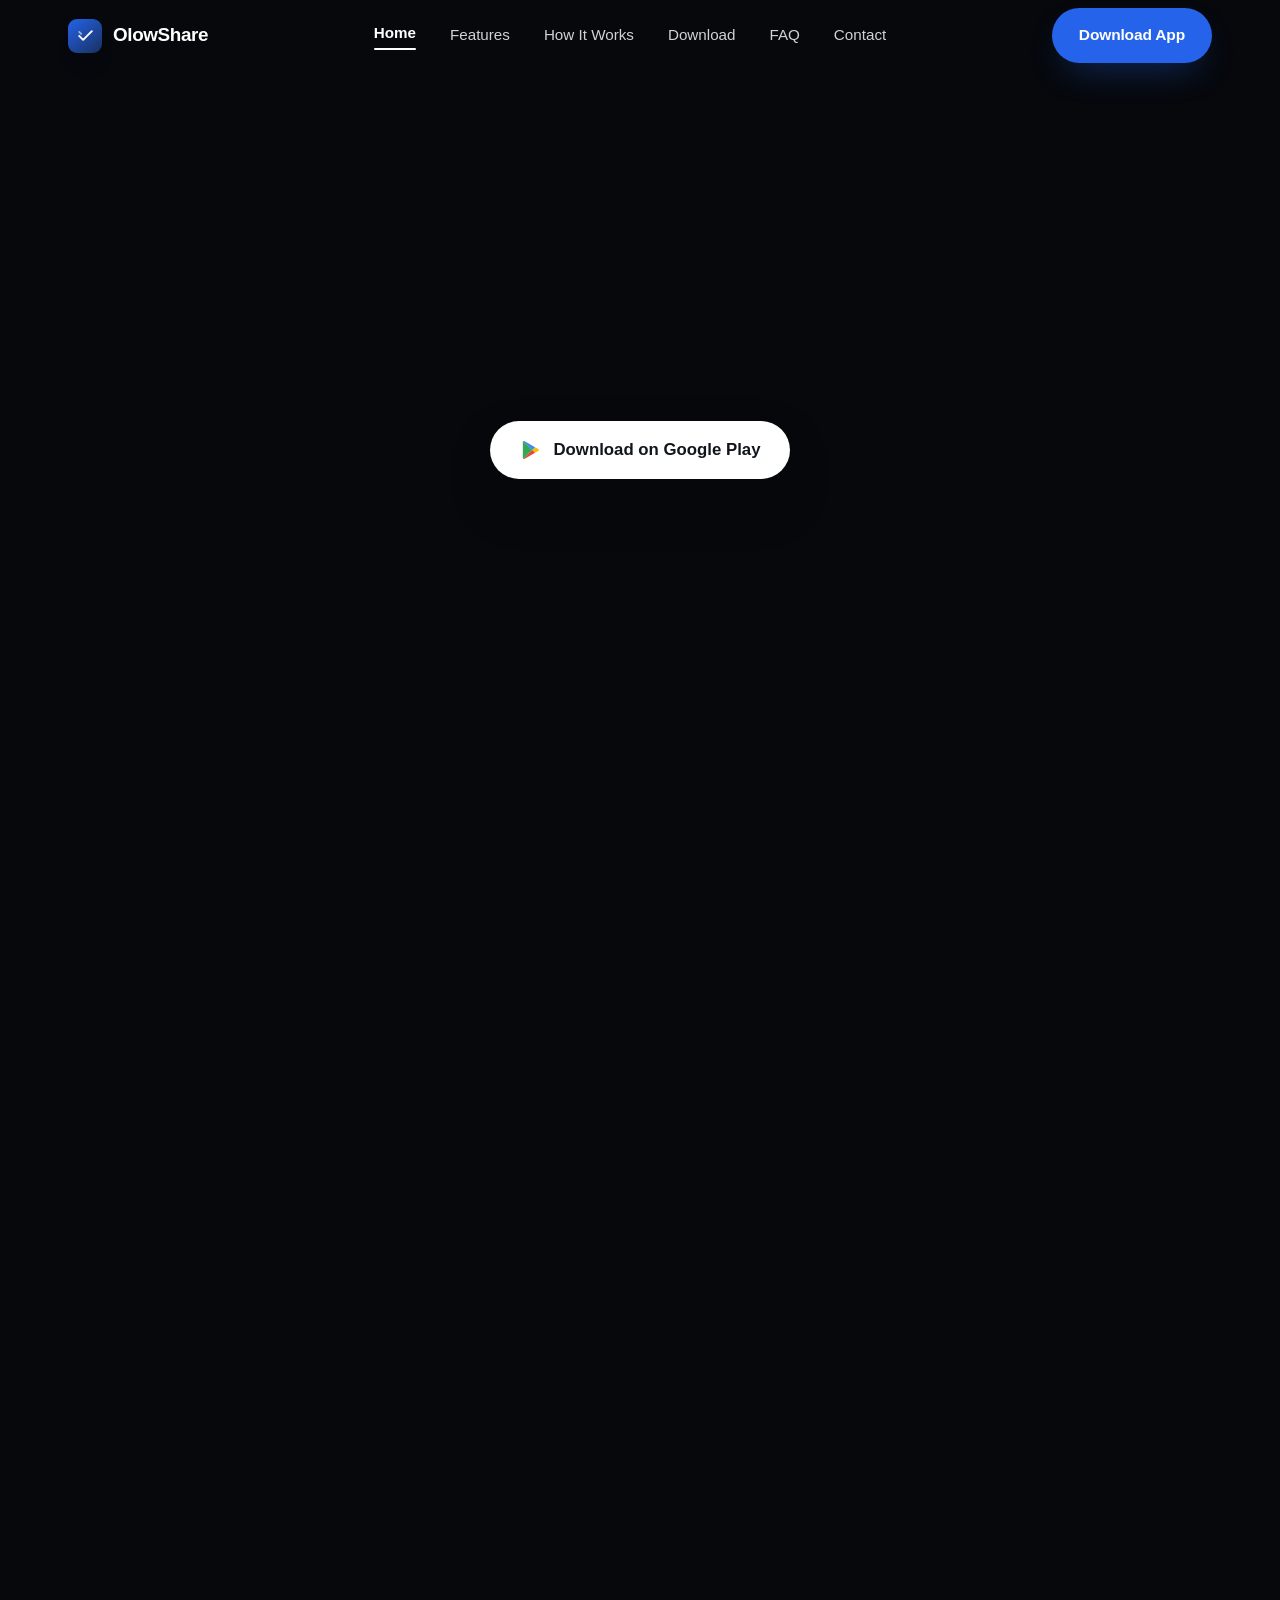
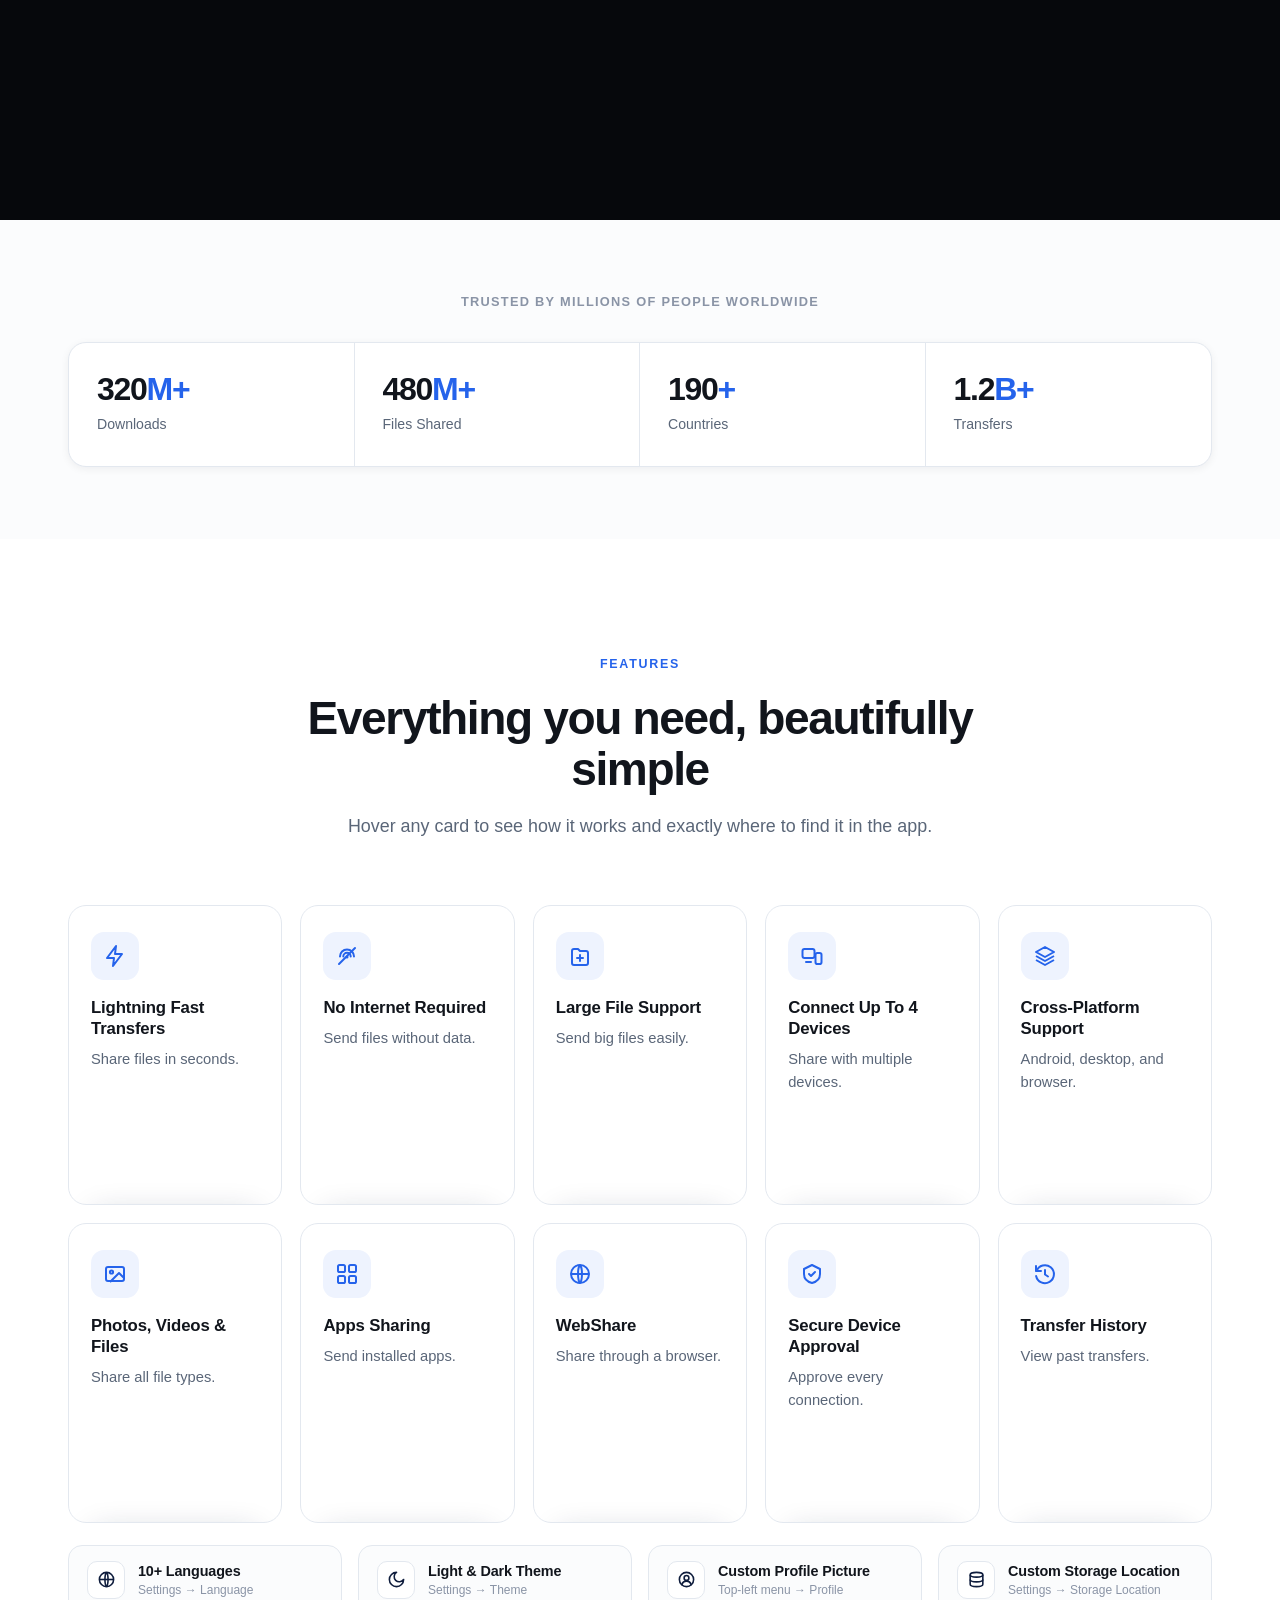
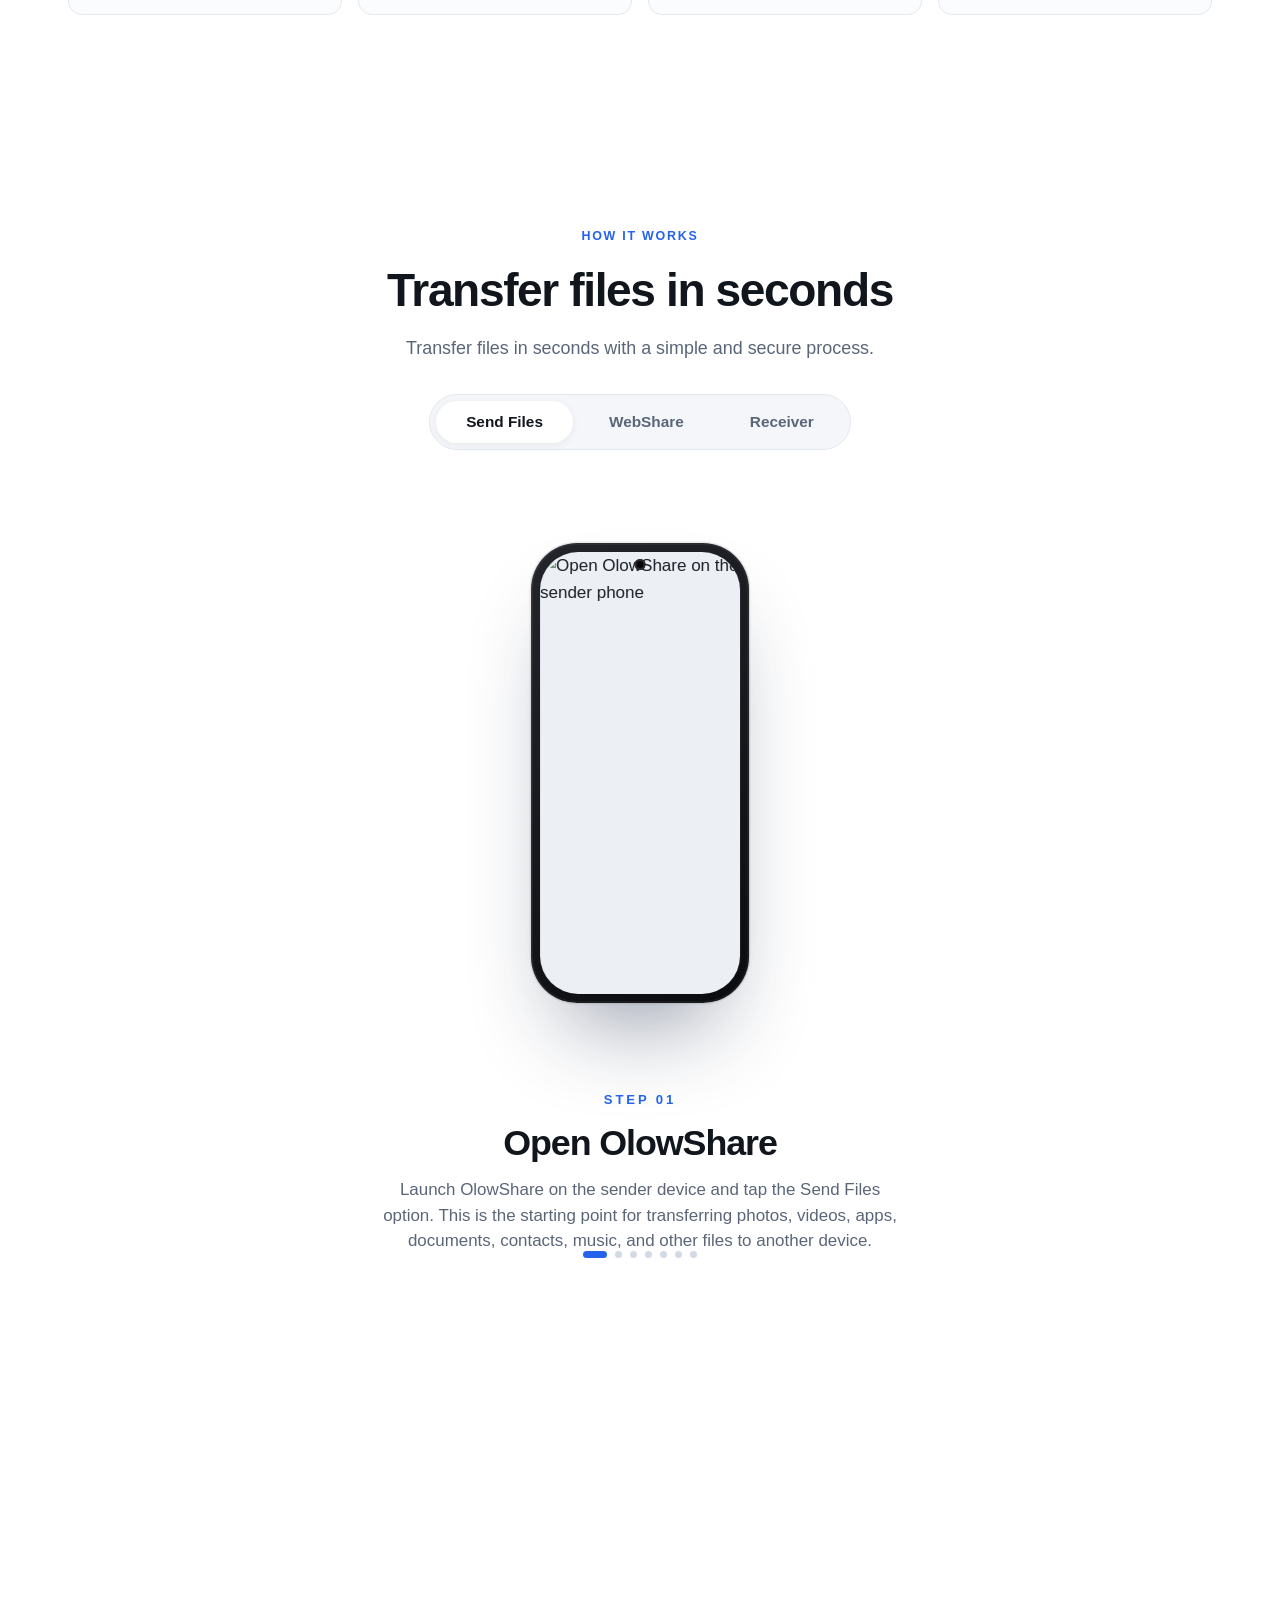
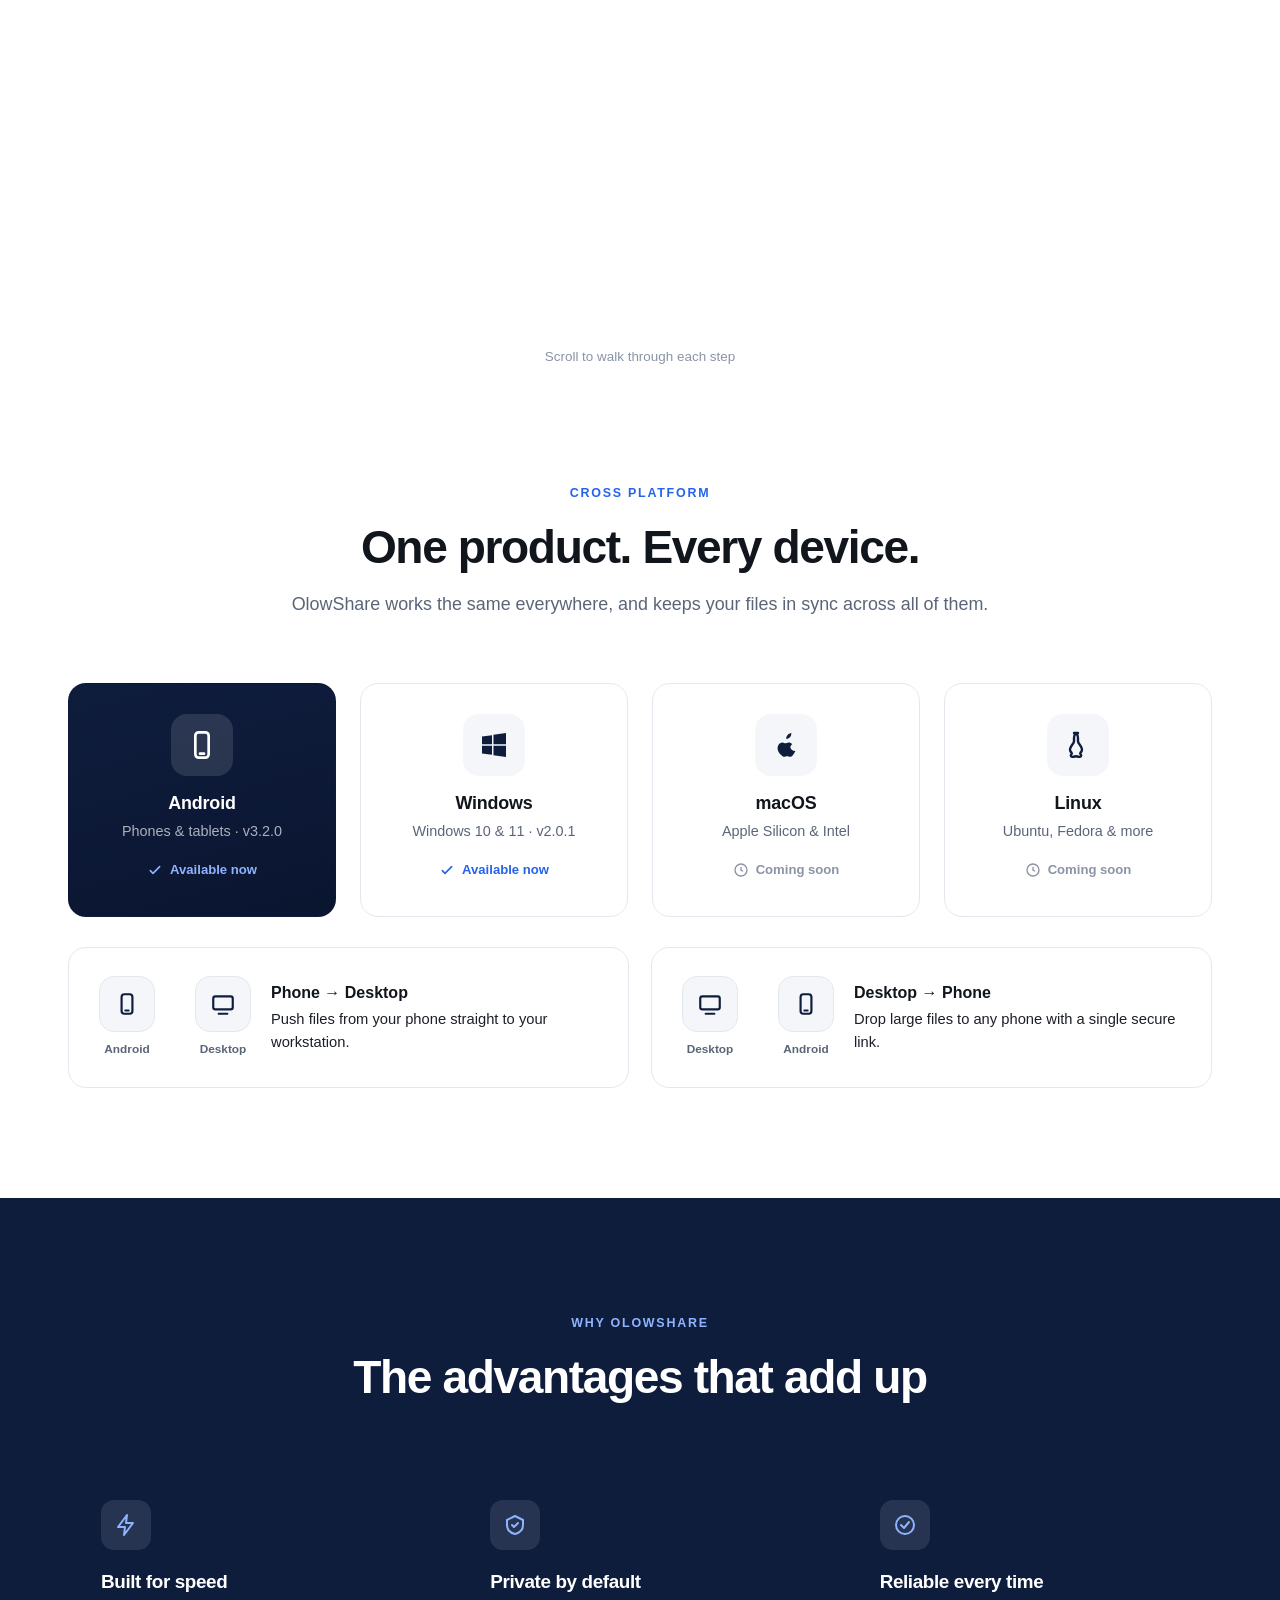
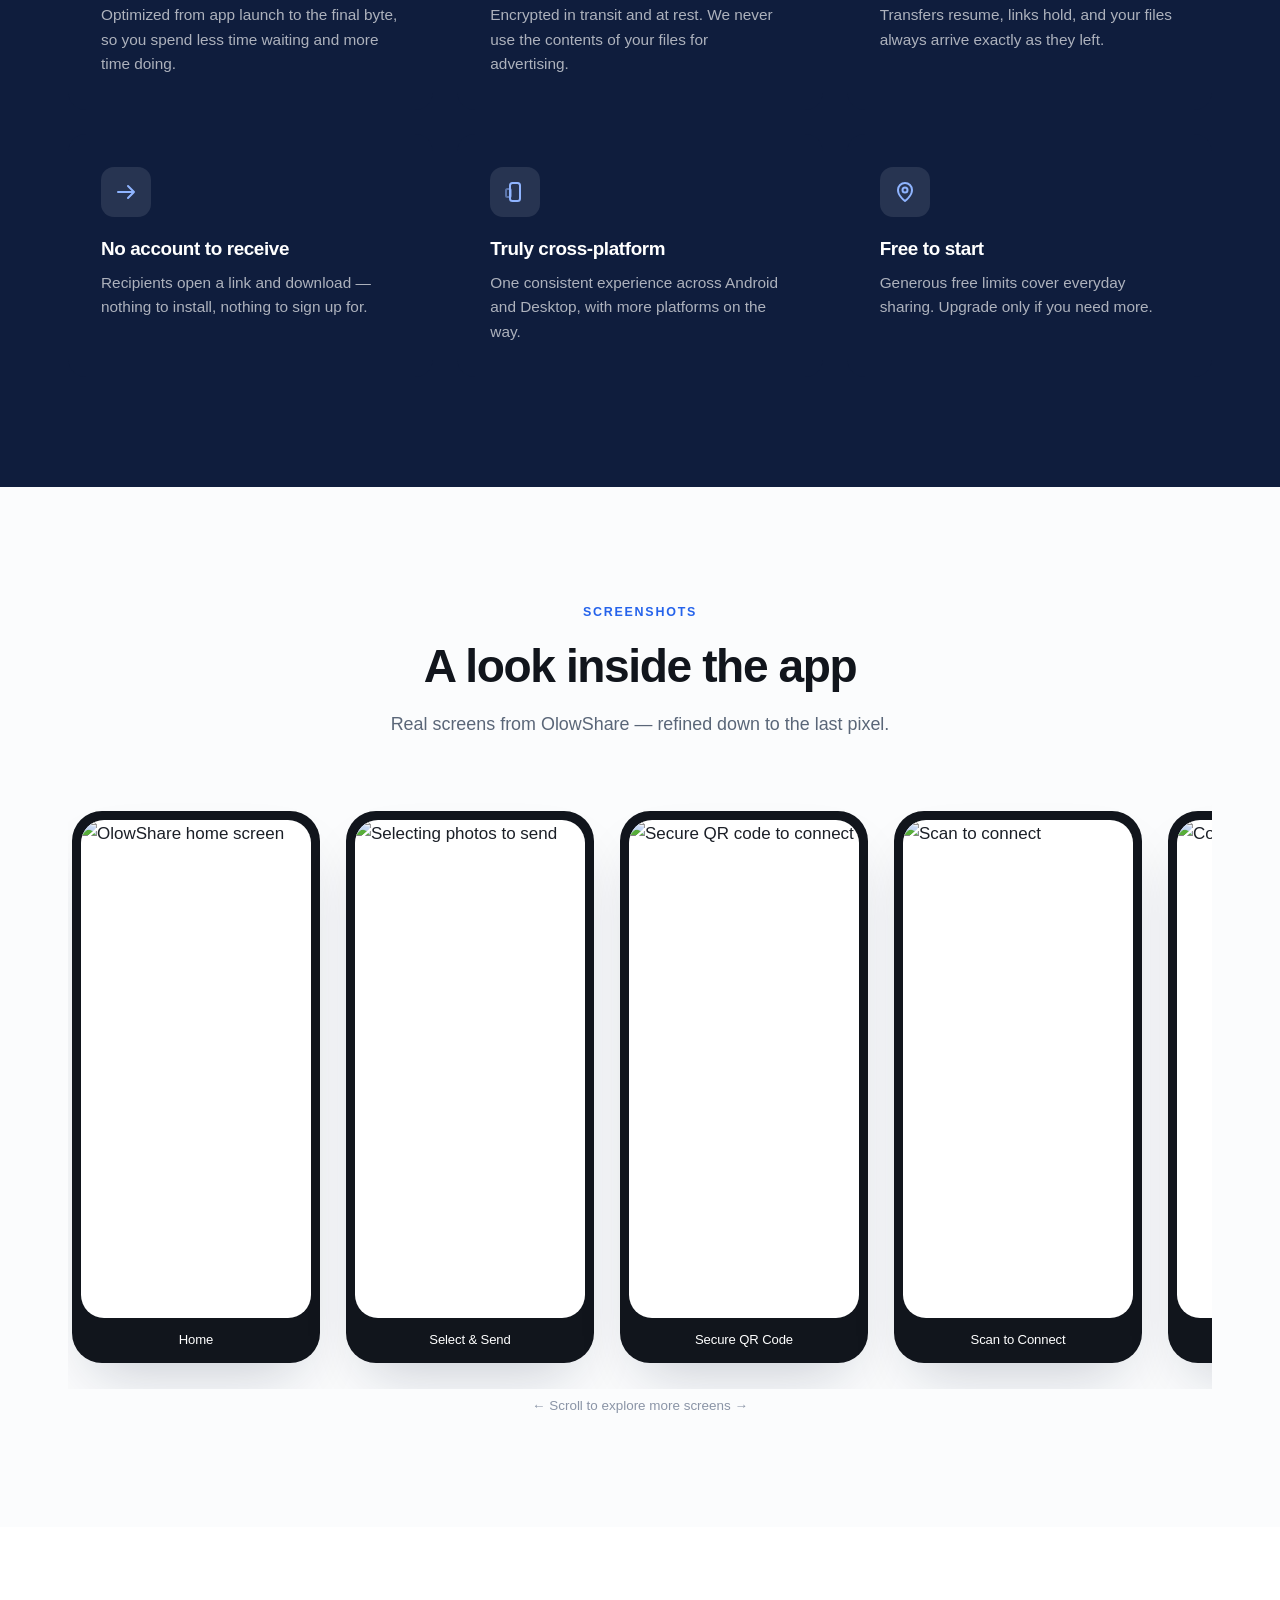
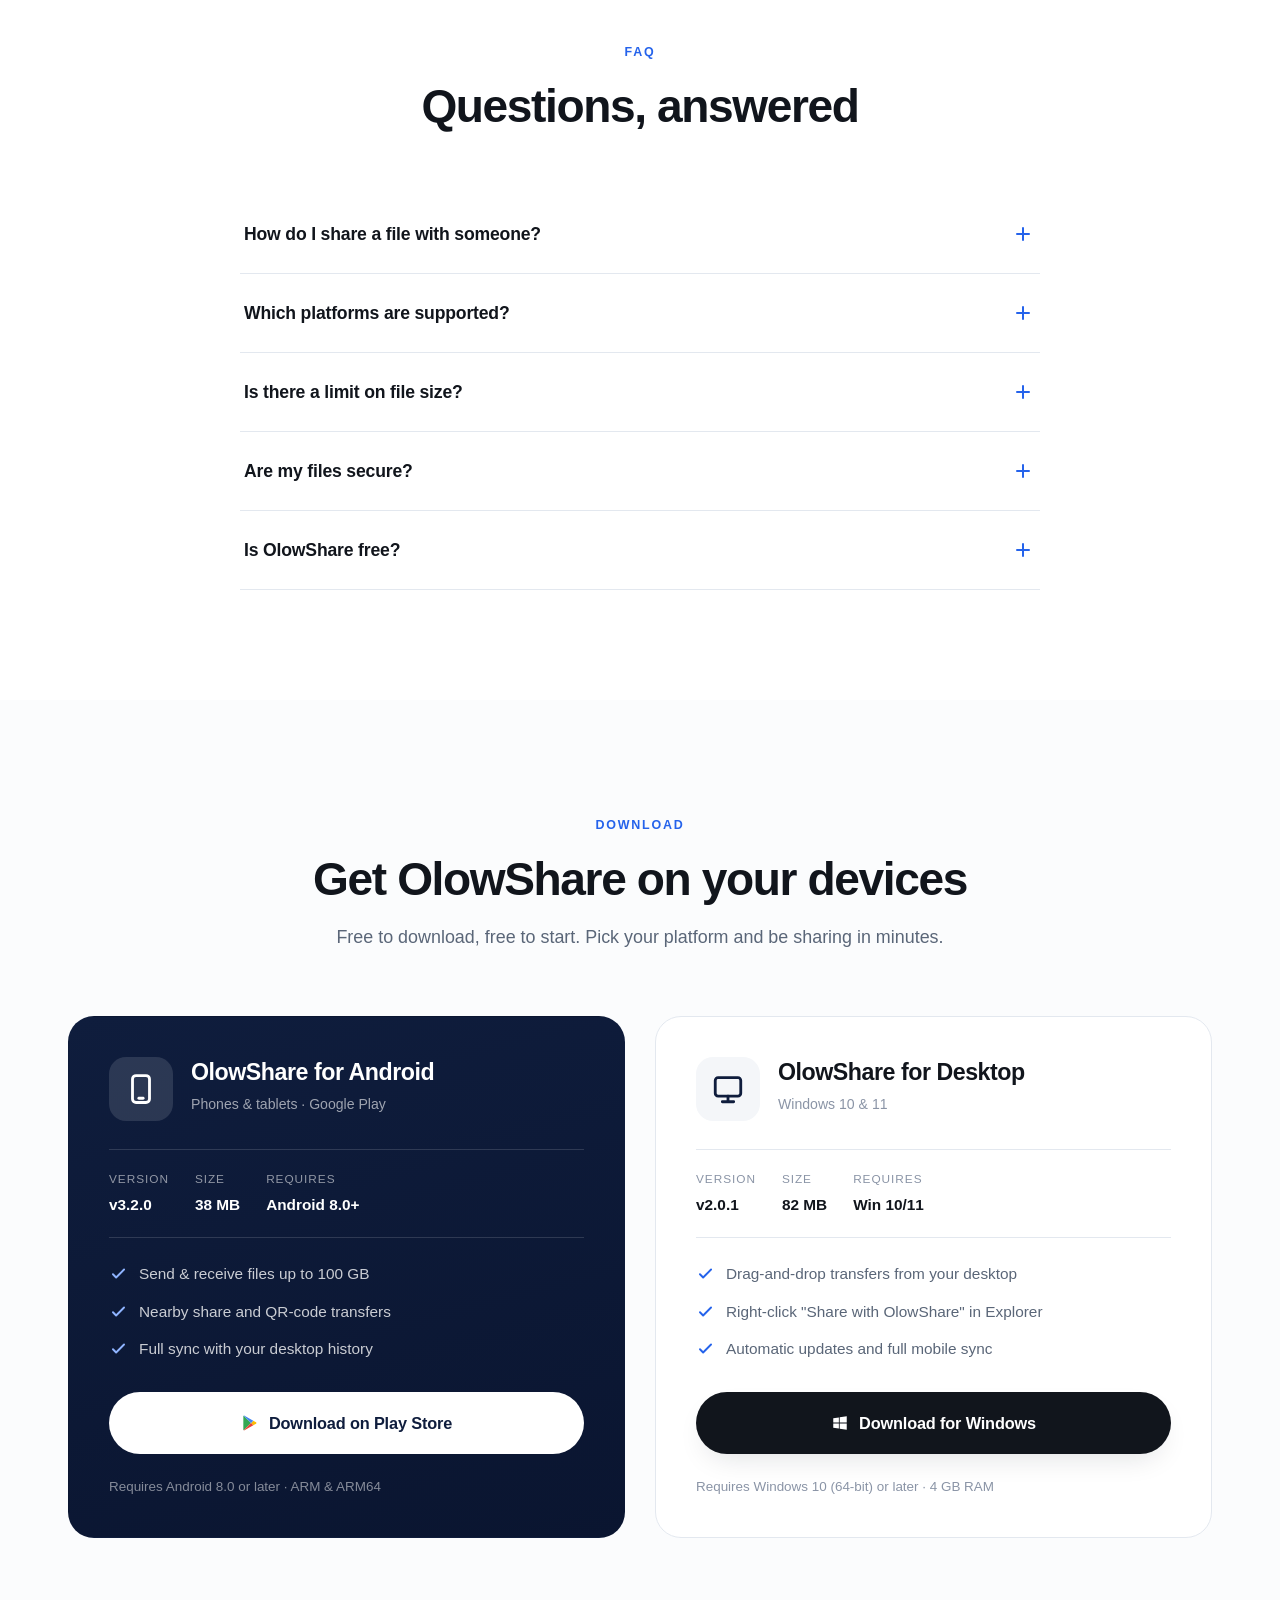
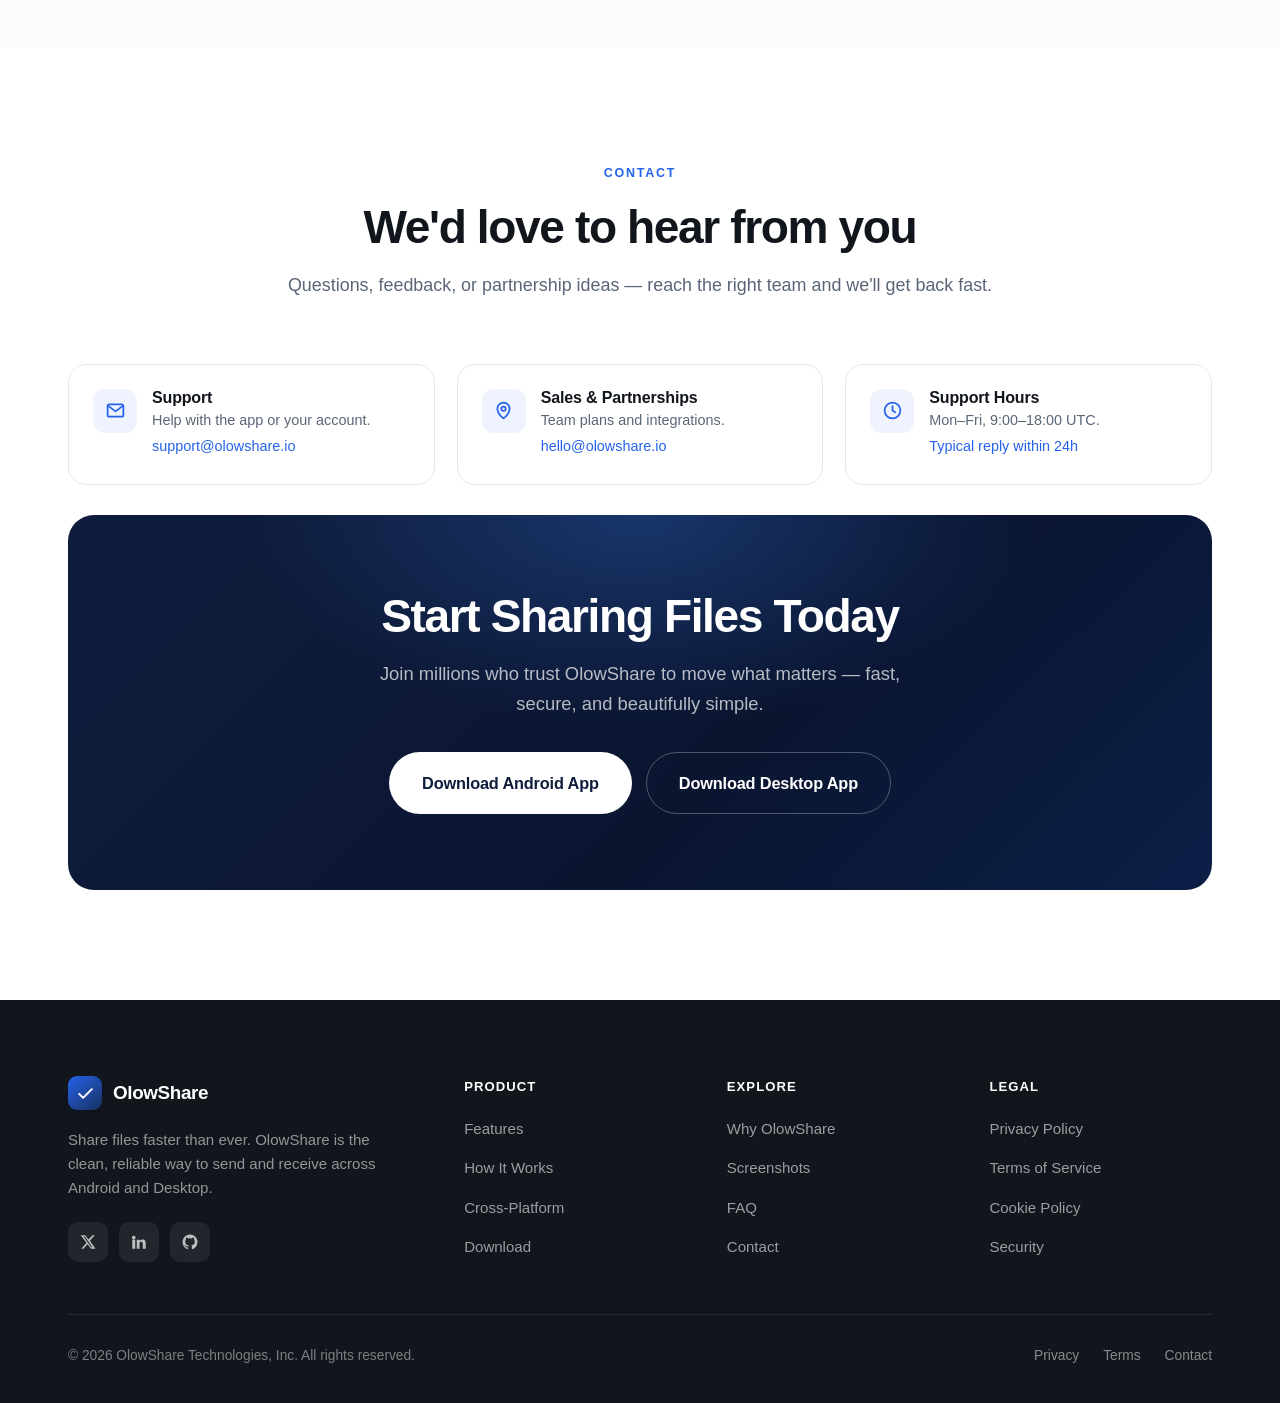
==== index.html @ 42b6ee26 "Add files via upload" ====
<!DOCTYPE html>
<html lang="en">
<head>
  <meta charset="UTF-8" />
  <meta name="viewport" content="width=device-width, initial-scale=1.0" />
  <title>OlowShare — Share Files Faster Than Ever</title>
  <meta name="description" content="OlowShare lets you send, receive, and manage files across Android, Windows, Mac, and Linux with a clean, reliable, and seamless sharing experience. Download free." />
  <meta name="theme-color" content="#0f1d3d" />
  <meta property="og:title" content="OlowShare — Share Files Faster Than Ever" />
  <meta property="og:description" content="Send, receive, and manage files across Android and Desktop — fast, secure, and beautifully simple." />
  <meta property="og:type" content="website" />
  <meta property="og:image" content="images/og-cover.svg" />
  <link rel="icon" type="image/svg+xml" href="icons/favicon.svg" />
  <link rel="apple-touch-icon" href="icons/favicon.svg" />
  <link rel="manifest" href="assets/site.webmanifest" />
  <link rel="preload" href="assets/fonts/inter-700.woff2" as="font" type="font/woff2" crossorigin />
  <link rel="preload" href="assets/fonts/inter-400.woff2" as="font" type="font/woff2" crossorigin />
  <style>
/* ==========================================================================
   Olow — Premium File Sharing
   Design System & Global Styles
   ========================================================================== */

/* ----- Self-hosted Inter (no external dependencies) ----- */
@font-face { font-family: 'Inter'; font-style: normal; font-weight: 400; font-display: swap; src: url('assets/fonts/inter-400.woff2') format('woff2'); }
@font-face { font-family: 'Inter'; font-style: normal; font-weight: 500; font-display: swap; src: url('assets/fonts/inter-500.woff2') format('woff2'); }
@font-face { font-family: 'Inter'; font-style: normal; font-weight: 600; font-display: swap; src: url('assets/fonts/inter-600.woff2') format('woff2'); }
@font-face { font-family: 'Inter'; font-style: normal; font-weight: 700; font-display: swap; src: url('assets/fonts/inter-700.woff2') format('woff2'); }
@font-face { font-family: 'Inter'; font-style: normal; font-weight: 800; font-display: swap; src: url('assets/fonts/inter-800.woff2') format('woff2'); }

/* ----- Design Tokens ----- */
:root {
  /* Color */
  --white: #ffffff;
  --paper: #fbfcfd;
  --mist: #f4f6f9;
  --cloud: #eceff4;
  --line: #e3e8ef;
  --line-strong: #d3dae5;

  --charcoal: #1b1f27;
  --ink: #11151c;
  --navy: #0f1d3d;
  --navy-deep: #0a1530;
  --navy-soft: #18305f;

  --slate: #5a6678;
  --slate-light: #8a94a6;

  --blue: #2563eb;
  --blue-bright: #3b82f6;
  --blue-deep: #1d4ed8;
  --blue-tint: #eef3fe;
  --blue-tint-2: #dbe6fd;

  /* Typography */
  --font-sans: 'Inter', -apple-system, BlinkMacSystemFont, 'Segoe UI', Roboto, Helvetica, Arial, sans-serif;
  --font-display: 'Inter', -apple-system, BlinkMacSystemFont, 'Segoe UI', sans-serif;

  /* Radius */
  --r-sm: 8px;
  --r-md: 12px;
  --r-lg: 18px;
  --r-xl: 26px;
  --r-pill: 999px;

  /* Shadow */
  --sh-xs: 0 1px 2px rgba(16, 24, 40, 0.04);
  --sh-sm: 0 2px 8px rgba(16, 24, 40, 0.06);
  --sh-md: 0 12px 30px -12px rgba(16, 24, 40, 0.16);
  --sh-lg: 0 30px 60px -22px rgba(15, 29, 61, 0.22);
  --sh-blue: 0 16px 36px -14px rgba(37, 99, 235, 0.45);

  /* Layout */
  --maxw: 1200px;
  --nav-h: 72px;

  /* Motion */
  --ease: cubic-bezier(0.22, 1, 0.36, 1);
  --ease-soft: cubic-bezier(0.4, 0, 0.2, 1);
}

/* ----- Reset ----- */
*, *::before, *::after { box-sizing: border-box; }
* { margin: 0; padding: 0; }

html {
  scroll-behavior: smooth;
  -webkit-text-size-adjust: 100%;
  scroll-padding-top: calc(var(--nav-h) + 20px);
}

body {
  font-family: var(--font-sans);
  color: var(--charcoal);
  background: var(--white);
  line-height: 1.6;
  font-size: 17px;
  -webkit-font-smoothing: antialiased;
  -moz-osx-font-smoothing: grayscale;
  text-rendering: optimizeLegibility;
  overflow-x: hidden;
}

img, svg { display: block; max-width: 100%; }
a { color: inherit; text-decoration: none; }
button { font-family: inherit; cursor: pointer; border: none; background: none; }
ul { list-style: none; }

::selection { background: var(--blue-tint-2); color: var(--navy); }

/* ----- Typography ----- */
h1, h2, h3, h4 {
  font-family: var(--font-display);
  color: var(--ink);
  line-height: 1.1;
  letter-spacing: -0.02em;
  font-weight: 700;
}
h1 { font-size: clamp(2.6rem, 5.4vw, 4.3rem); letter-spacing: -0.035em; }
h2 { font-size: clamp(2rem, 3.6vw, 3rem); letter-spacing: -0.03em; }
h3 { font-size: clamp(1.25rem, 1.8vw, 1.6rem); }
h4 { font-size: 1.12rem; letter-spacing: -0.01em; }
p { color: var(--slate); }

.eyebrow {
  display: inline-flex;
  align-items: center;
  gap: 8px;
  font-size: 0.78rem;
  font-weight: 600;
  letter-spacing: 0.14em;
  text-transform: uppercase;
  color: var(--blue);
}
.eyebrow::before {
  content: "";
  width: 22px; height: 1.5px;
  background: var(--blue);
  display: inline-block;
}
.eyebrow.center::before { display: none; }

/* ----- Layout Utilities ----- */
.container {
  width: 100%;
  max-width: var(--maxw);
  margin: 0 auto;
  padding: 0 28px;
}
.section { padding: 110px 0; }
.section-sm { padding: 72px 0; }
.section-head { max-width: 720px; margin-bottom: 64px; }
.section-head.center { margin-left: auto; margin-right: auto; text-align: center; }
.section-head .eyebrow { margin-bottom: 18px; }
.section-head p { font-size: 1.12rem; margin-top: 18px; }

.bg-mist { background: var(--mist); }
.bg-paper { background: var(--paper); }
.bg-navy { background: var(--navy); color: #fff; }
.bg-navy h1, .bg-navy h2, .bg-navy h3, .bg-navy h4 { color: #fff; }
.bg-navy p { color: rgba(255,255,255,0.72); }

.text-grad {
  background: linear-gradient(100deg, var(--blue) 0%, var(--navy-soft) 70%);
  -webkit-background-clip: text;
  background-clip: text;
  -webkit-text-fill-color: transparent;
}

/* ----- Buttons ----- */
.btn {
  display: inline-flex;
  align-items: center;
  justify-content: center;
  gap: 10px;
  font-size: 0.97rem;
  font-weight: 600;
  letter-spacing: -0.01em;
  padding: 14px 26px;
  border-radius: var(--r-pill);
  transition: transform .25s var(--ease), box-shadow .25s var(--ease), background .2s, color .2s, border-color .2s;
  white-space: nowrap;
  border: 1.5px solid transparent;
}
.btn svg { width: 18px; height: 18px; }
.btn-primary {
  background: var(--blue);
  color: #fff;
  box-shadow: var(--sh-blue);
}
.btn-primary:hover { background: var(--blue-deep); transform: translateY(-2px); box-shadow: 0 20px 44px -14px rgba(37,99,235,.55); }
.btn-dark { background: var(--ink); color: #fff; box-shadow: var(--sh-md); }
.btn-dark:hover { background: var(--charcoal); transform: translateY(-2px); }
.btn-ghost {
  background: var(--white);
  color: var(--charcoal);
  border-color: var(--line-strong);
  box-shadow: var(--sh-xs);
}
.btn-ghost:hover { border-color: var(--slate-light); transform: translateY(-2px); box-shadow: var(--sh-sm); }
.btn-light { background: #fff; color: var(--navy); }
.btn-light:hover { transform: translateY(-2px); box-shadow: 0 18px 40px -16px rgba(0,0,0,.4); }
.btn-outline-light { background: transparent; color: #fff; border-color: rgba(255,255,255,0.28); }
.btn-outline-light:hover { background: rgba(255,255,255,0.08); border-color: rgba(255,255,255,0.5); transform: translateY(-2px); }
.btn-lg { padding: 17px 32px; font-size: 1.02rem; }
.btn-block { width: 100%; }

/* Store button (with subtext) */
.btn-store {
  display: inline-flex;
  align-items: center;
  gap: 13px;
  padding: 12px 24px 12px 22px;
  border-radius: 14px;
  background: var(--ink);
  color: #fff;
  transition: transform .25s var(--ease), box-shadow .25s var(--ease), background .2s;
  box-shadow: var(--sh-md);
}
.btn-store:hover { transform: translateY(-2px); background: var(--charcoal); box-shadow: var(--sh-lg); }
.btn-store svg { width: 26px; height: 26px; flex-shrink: 0; }
.btn-store .store-meta { display: flex; flex-direction: column; line-height: 1.15; text-align: left; }
.btn-store .store-meta .s1 { font-size: 0.68rem; opacity: 0.72; letter-spacing: 0.02em; }
.btn-store .store-meta .s2 { font-size: 1.02rem; font-weight: 600; letter-spacing: -0.01em; }
.btn-store.ghost { background: #fff; color: var(--ink); border: 1.5px solid var(--line-strong); box-shadow: var(--sh-xs); }
.btn-store.ghost:hover { background: var(--white); border-color: var(--slate-light); }

/* ==========================================================================
   Navbar
   ========================================================================== */
.nav {
  position: fixed;
  top: 0; left: 0; right: 0;
  height: var(--nav-h);
  z-index: 100;
  display: flex;
  align-items: center;
  transition: background .3s var(--ease-soft), box-shadow .3s var(--ease-soft), border-color .3s;
  border-bottom: 1px solid transparent;
}
.nav.scrolled {
  background: rgba(255,255,255,0.82);
  backdrop-filter: saturate(180%) blur(18px);
  -webkit-backdrop-filter: saturate(180%) blur(18px);
  border-bottom: 1px solid var(--line);
  box-shadow: var(--sh-xs);
}
.nav-inner {
  width: 100%;
  max-width: var(--maxw);
  margin: 0 auto;
  padding: 0 28px;
  display: flex;
  align-items: center;
  justify-content: space-between;
  gap: 24px;
}
.brand { display: inline-flex; align-items: center; gap: 11px; font-weight: 700; font-size: 1.18rem; letter-spacing: -0.02em; color: var(--ink); }
.brand-mark {
  width: 34px; height: 34px;
  border-radius: 9px;
  background: linear-gradient(140deg, var(--blue) 0%, var(--navy-soft) 100%);
  display: grid; place-items: center;
  box-shadow: var(--sh-blue);
}
.brand-mark svg { width: 19px; height: 19px; }

.nav-links { display: flex; align-items: center; gap: 4px; }
.nav-links a {
  font-size: 0.95rem;
  font-weight: 500;
  color: var(--slate);
  padding: 9px 15px;
  border-radius: var(--r-sm);
  transition: color .2s, background .2s;
}
.nav-links a:hover { color: var(--ink); background: var(--mist); }
.nav-links a.active { color: var(--ink); font-weight: 600; }

.nav-cta { display: flex; align-items: center; gap: 12px; }
.nav-toggle { display: none; width: 42px; height: 42px; border-radius: 10px; align-items: center; justify-content: center; }
.nav-toggle:hover { background: var(--mist); }
.nav-toggle span { position: relative; width: 20px; height: 2px; background: var(--ink); border-radius: 2px; transition: .25s var(--ease); }
.nav-toggle span::before, .nav-toggle span::after { content: ""; position: absolute; left: 0; width: 20px; height: 2px; background: var(--ink); border-radius: 2px; transition: .25s var(--ease); }
.nav-toggle span::before { top: -6px; }
.nav-toggle span::after { top: 6px; }
body.menu-open .nav-toggle span { background: transparent; }
body.menu-open .nav-toggle span::before { top: 0; transform: rotate(45deg); }
body.menu-open .nav-toggle span::after { top: 0; transform: rotate(-45deg); }

/* Mobile menu */
.mobile-menu {
  position: fixed;
  inset: var(--nav-h) 0 0 0;
  background: rgba(255,255,255,0.98);
  backdrop-filter: blur(20px);
  z-index: 99;
  padding: 28px;
  display: flex;
  flex-direction: column;
  gap: 4px;
  transform: translateY(-12px);
  opacity: 0;
  pointer-events: none;
  transition: opacity .28s var(--ease), transform .28s var(--ease);
}
body.menu-open .mobile-menu { opacity: 1; transform: translateY(0); pointer-events: auto; }
.mobile-menu a { font-size: 1.25rem; font-weight: 600; color: var(--ink); padding: 16px 8px; border-bottom: 1px solid var(--line); letter-spacing: -0.01em; }
.mobile-menu a:last-of-type { border-bottom: none; }
.mobile-menu .btn { margin-top: 22px; }

/* ==========================================================================
   Hero
   ========================================================================== */
.hero {
  position: relative;
  padding: calc(var(--nav-h) + 96px) 0 100px;
  overflow: hidden;
  background:
    radial-gradient(60% 60% at 82% 6%, var(--blue-tint) 0%, rgba(238,243,254,0) 60%),
    linear-gradient(180deg, var(--paper) 0%, var(--white) 70%);
}
.hero-grid {
  display: grid;
  grid-template-columns: 1.02fr 1fr;
  gap: 56px;
  align-items: center;
}
.hero-pill {
  display: inline-flex;
  align-items: center;
  gap: 9px;
  padding: 7px 7px 7px 7px;
  padding-right: 16px;
  background: var(--white);
  border: 1px solid var(--line);
  border-radius: var(--r-pill);
  font-size: 0.82rem;
  font-weight: 500;
  color: var(--slate);
  box-shadow: var(--sh-xs);
  margin-bottom: 28px;
}
.hero-pill b { color: var(--blue); font-weight: 600; background: var(--blue-tint); padding: 3px 10px; border-radius: var(--r-pill); }
.hero h1 { margin-bottom: 24px; }
.hero-sub { font-size: 1.2rem; max-width: 540px; margin-bottom: 36px; color: var(--slate); }
.hero-actions { display: flex; flex-wrap: wrap; gap: 14px; align-items: center; }
.hero-trust { margin-top: 34px; display: flex; align-items: center; gap: 22px; flex-wrap: wrap; }
.hero-trust .stars { display: flex; gap: 2px; color: #f5a623; }
.hero-trust .stars svg { width: 16px; height: 16px; }
.hero-trust small { font-size: 0.88rem; color: var(--slate-light); }
.hero-trust b { color: var(--charcoal); }

/* App mockup */
.mockup {
  position: relative;
  perspective: 1600px;
}
.mockup-window {
  background: #fff;
  border-radius: var(--r-lg);
  border: 1px solid var(--line);
  box-shadow: var(--sh-lg);
  overflow: hidden;
  transform: rotateY(-9deg) rotateX(3deg) translateZ(0);
  transition: transform .6s var(--ease);
}
.mockup:hover .mockup-window { transform: rotateY(-4deg) rotateX(1.5deg); }
.mockup-bar {
  height: 42px;
  display: flex;
  align-items: center;
  gap: 7px;
  padding: 0 16px;
  background: var(--mist);
  border-bottom: 1px solid var(--line);
}
.mockup-bar i { width: 11px; height: 11px; border-radius: 50%; background: var(--line-strong); display: block; }
.mockup-bar i:nth-child(1){ background:#ff5f57; } .mockup-bar i:nth-child(2){ background:#febc2e; } .mockup-bar i:nth-child(3){ background:#28c840; }
.mockup-bar .url { margin-left: 14px; flex: 1; height: 22px; background: #fff; border-radius: 6px; border: 1px solid var(--line); font-size: 0.72rem; color: var(--slate-light); display: flex; align-items: center; padding: 0 12px; }
.mockup-body { display: grid; grid-template-columns: 168px 1fr; min-height: 380px; }
.mk-side { background: var(--paper); border-right: 1px solid var(--line); padding: 18px 14px; }
.mk-side .mk-logo { display: flex; align-items: center; gap: 8px; font-weight: 700; font-size: 0.9rem; color: var(--ink); margin-bottom: 22px; }
.mk-side .mk-logo span { width: 22px; height: 22px; border-radius: 6px; background: linear-gradient(140deg, var(--blue), var(--navy-soft)); }
.mk-nav { display: flex; flex-direction: column; gap: 4px; }
.mk-nav a { display: flex; align-items: center; gap: 10px; padding: 9px 11px; border-radius: 8px; font-size: 0.82rem; color: var(--slate); font-weight: 500; }
.mk-nav a.on { background: var(--blue-tint); color: var(--blue); }
.mk-nav a i { width: 15px; height: 15px; border-radius: 4px; background: currentColor; opacity: .5; }
.mk-nav a.on i { opacity: 1; }
.mk-main { padding: 20px 22px; }
.mk-head { display: flex; align-items: center; justify-content: space-between; margin-bottom: 18px; }
.mk-head h5 { font-size: 1.02rem; font-weight: 700; color: var(--ink); }
.mk-upload {
  border: 1.5px dashed var(--line-strong);
  border-radius: var(--r-md);
  padding: 22px;
  text-align: center;
  background: var(--paper);
  margin-bottom: 18px;
}
.mk-upload .ico { width: 38px; height: 38px; border-radius: 10px; background: var(--blue-tint); display: grid; place-items: center; margin: 0 auto 10px; color: var(--blue); }
.mk-upload .ico svg { width: 20px; height: 20px; }
.mk-upload p { font-size: 0.78rem; color: var(--slate); }
.mk-upload b { color: var(--blue); }
.mk-files { display: flex; flex-direction: column; gap: 9px; }
.mk-file { display: flex; align-items: center; gap: 12px; padding: 11px 13px; border: 1px solid var(--line); border-radius: 10px; background: #fff; }
.mk-file .ft { width: 30px; height: 30px; border-radius: 7px; display: grid; place-items: center; font-size: 0.6rem; font-weight: 700; color: #fff; flex-shrink: 0; }
.mk-file .ft.pdf { background: #e0564b; } .mk-file .ft.img { background: #3b82f6; } .mk-file .ft.zip { background: #8b6dd6; }
.mk-file .fi { flex: 1; min-width: 0; }
.mk-file .fi .n { font-size: 0.8rem; font-weight: 600; color: var(--ink); white-space: nowrap; overflow: hidden; text-overflow: ellipsis; }
.mk-file .fi .bar { height: 4px; background: var(--cloud); border-radius: 3px; margin-top: 6px; overflow: hidden; }
.mk-file .fi .bar span { display: block; height: 100%; background: linear-gradient(90deg, var(--blue), var(--blue-bright)); border-radius: 3px; }
.mk-file .pct { font-size: 0.72rem; font-weight: 600; color: var(--slate); }
.mk-file .pct.done { color: #28a35a; }

.hero-float {
  position: absolute;
  background: #fff;
  border-radius: 14px;
  box-shadow: var(--sh-lg);
  border: 1px solid var(--line);
  padding: 13px 16px;
  display: flex;
  align-items: center;
  gap: 11px;
  font-size: 0.82rem;
  animation: floaty 5s ease-in-out infinite;
}
.hero-float .fico { width: 34px; height: 34px; border-radius: 9px; display: grid; place-items: center; flex-shrink: 0; }
.hero-float .fico svg { width: 18px; height: 18px; }
.hero-float .ft { font-weight: 600; color: var(--ink); line-height: 1.25; }
.hero-float .fs { color: var(--slate-light); font-size: 0.74rem; }
.hero-float.f1 { top: 8%; left: -36px; }
.hero-float.f1 .fico { background: #e7f7ee; color: #28a35a; }
.hero-float.f2 { bottom: 10%; right: -28px; animation-delay: 1.4s; }
.hero-float.f2 .fico { background: var(--blue-tint); color: var(--blue); }
@keyframes floaty { 0%,100%{ transform: translateY(0); } 50%{ transform: translateY(-12px); } }

/* ==========================================================================
   Logos / Trust strip
   ========================================================================== */
.logos { padding: 44px 0; border-top: 1px solid var(--line); border-bottom: 1px solid var(--line); }
.logos p { text-align: center; font-size: 0.8rem; font-weight: 600; letter-spacing: 0.1em; text-transform: uppercase; color: var(--slate-light); margin-bottom: 26px; }
.logos-row { display: flex; align-items: center; justify-content: center; gap: 52px; flex-wrap: wrap; opacity: .85; }
.logos-row .logo-item { display: flex; align-items: center; gap: 10px; font-weight: 700; font-size: 1.1rem; color: var(--slate); letter-spacing: -0.02em; }
.logos-row .logo-item svg { width: 22px; height: 22px; opacity: .8; }

/* ==========================================================================
   Feature Cards
   ========================================================================== */
.grid { display: grid; gap: 24px; }
.grid-2 { grid-template-columns: repeat(2, 1fr); }
.grid-3 { grid-template-columns: repeat(3, 1fr); }
.grid-4 { grid-template-columns: repeat(4, 1fr); }

.feature-card {
  background: #fff;
  border: 1px solid var(--line);
  border-radius: var(--r-lg);
  padding: 32px;
  transition: transform .35s var(--ease), box-shadow .35s var(--ease), border-color .35s;
}
.feature-card:hover { transform: translateY(-5px); box-shadow: var(--sh-md); border-color: var(--line-strong); }
.feature-icon {
  width: 50px; height: 50px;
  border-radius: 13px;
  display: grid; place-items: center;
  background: var(--blue-tint);
  color: var(--blue);
  margin-bottom: 22px;
  transition: transform .35s var(--ease);
}
.feature-card:hover .feature-icon { transform: scale(1.08) rotate(-3deg); }
.feature-icon svg { width: 24px; height: 24px; }
.feature-card h3 { font-size: 1.18rem; margin-bottom: 11px; }
.feature-card p { font-size: 0.96rem; }
.feature-card.dark { background: var(--navy); border-color: transparent; }
.feature-card.dark h3 { color: #fff; }
.feature-card.dark p { color: rgba(255,255,255,.66); }
.feature-card.dark .feature-icon { background: rgba(255,255,255,.1); color: #8fb4ff; }

/* ==========================================================================
   App Preview / Device showcase
   ========================================================================== */
.showcase { position: relative; }
.showcase-stage {
  position: relative;
  display: flex;
  align-items: flex-end;
  justify-content: center;
  gap: 0;
  padding: 30px 0;
}
.device-desktop {
  width: 640px;
  max-width: 76%;
  background: #fff;
  border-radius: var(--r-lg);
  border: 1px solid var(--line);
  box-shadow: var(--sh-lg);
  overflow: hidden;
}
.device-phone {
  width: 230px;
  background: var(--ink);
  border-radius: 34px;
  padding: 9px;
  box-shadow: var(--sh-lg);
  margin-left: -78px;
  margin-bottom: -10px;
  position: relative;
  z-index: 2;
  flex-shrink: 0;
}
.device-phone .screen {
  background: #fff;
  border-radius: 26px;
  overflow: hidden;
  aspect-ratio: 9/19;
}
.device-phone .notch { position: absolute; top: 9px; left: 50%; transform: translateX(-50%); width: 78px; height: 20px; background: var(--ink); border-radius: 0 0 14px 14px; z-index: 3; }

/* phone screen UI */
.ph-top { background: linear-gradient(150deg, var(--navy) 0%, var(--navy-soft) 100%); padding: 34px 18px 22px; color: #fff; }
.ph-top .ph-row { display: flex; justify-content: space-between; align-items: center; font-size: 0.7rem; opacity: .8; margin-bottom: 18px; }
.ph-top h6 { font-size: 1.15rem; color: #fff; letter-spacing: -0.02em; }
.ph-top p { font-size: 0.72rem; color: rgba(255,255,255,.6); margin-top: 3px; }
.ph-body { padding: 16px; }
.ph-card { display: flex; align-items: center; gap: 11px; padding: 11px; border: 1px solid var(--line); border-radius: 12px; margin-bottom: 10px; }
.ph-card .pc-ico { width: 32px; height: 32px; border-radius: 9px; display: grid; place-items: center; color: #fff; flex-shrink: 0; }
.ph-card .pc-ico svg { width: 16px; height: 16px; }
.ph-card .pc-i .n { font-size: 0.74rem; font-weight: 600; color: var(--ink); }
.ph-card .pc-i .s { font-size: 0.64rem; color: var(--slate-light); }

/* ==========================================================================
   Cross-platform flow
   ========================================================================== */
.flow-grid { display: grid; grid-template-columns: repeat(2, 1fr); gap: 22px; }
.flow-card {
  background: #fff;
  border: 1px solid var(--line);
  border-radius: var(--r-lg);
  padding: 28px 30px;
  display: flex;
  align-items: center;
  gap: 20px;
  transition: transform .3s var(--ease), box-shadow .3s var(--ease);
}
.flow-card:hover { transform: translateY(-4px); box-shadow: var(--sh-md); }
.flow-node { display: flex; flex-direction: column; align-items: center; gap: 8px; flex-shrink: 0; }
.flow-node .fn-ico { width: 56px; height: 56px; border-radius: 15px; display: grid; place-items: center; background: var(--mist); color: var(--navy); border: 1px solid var(--line); }
.flow-node .fn-ico svg { width: 26px; height: 26px; }
.flow-node small { font-size: 0.74rem; font-weight: 600; color: var(--slate); }
.flow-arrow { flex: 1; display: flex; align-items: center; justify-content: center; color: var(--blue); position: relative; }
.flow-arrow svg { width: 100%; height: 26px; }
.flow-card .ft { font-size: 0.92rem; }
.flow-card .ft b { display: block; color: var(--ink); font-size: 1rem; font-weight: 600; margin-bottom: 2px; }

/* ==========================================================================
   Use cases
   ========================================================================== */
.usecase-card {
  position: relative;
  background: #fff;
  border: 1px solid var(--line);
  border-radius: var(--r-lg);
  padding: 28px;
  overflow: hidden;
  transition: transform .35s var(--ease), box-shadow .35s var(--ease);
}
.usecase-card:hover { transform: translateY(-5px); box-shadow: var(--sh-md); }
.usecase-card .uc-ico { width: 46px; height: 46px; border-radius: 12px; display: grid; place-items: center; background: var(--navy); color: #fff; margin-bottom: 20px; }
.usecase-card .uc-ico svg { width: 22px; height: 22px; }
.usecase-card h4 { margin-bottom: 9px; }
.usecase-card p { font-size: 0.92rem; }

/* ==========================================================================
   Stats
   ========================================================================== */
.stats-grid { display: grid; grid-template-columns: repeat(4, 1fr); gap: 30px; }
.stat { text-align: center; padding: 14px; }
.stat .num { font-size: clamp(2.4rem, 4vw, 3.4rem); font-weight: 800; letter-spacing: -0.04em; color: #fff; line-height: 1; font-family: var(--font-display); }
.stat .num .suf { color: #8fb4ff; }
.stat .lbl { margin-top: 12px; font-size: 0.96rem; color: rgba(255,255,255,.62); font-weight: 500; }
.bg-navy .stat .num { color: #fff; }

/* ==========================================================================
   Testimonials
   ========================================================================== */
.t-card {
  background: #fff;
  border: 1px solid var(--line);
  border-radius: var(--r-lg);
  padding: 30px;
  display: flex;
  flex-direction: column;
  gap: 20px;
  transition: transform .3s var(--ease), box-shadow .3s var(--ease);
}
.t-card:hover { transform: translateY(-4px); box-shadow: var(--sh-md); }
.t-stars { display: flex; gap: 3px; color: #f5a623; }
.t-stars svg { width: 17px; height: 17px; }
.t-card blockquote { font-size: 1.04rem; color: var(--charcoal); line-height: 1.55; letter-spacing: -0.01em; }
.t-author { display: flex; align-items: center; gap: 13px; margin-top: auto; }
.t-avatar { width: 46px; height: 46px; border-radius: 50%; display: grid; place-items: center; font-weight: 700; color: #fff; font-size: 1rem; flex-shrink: 0; }
.t-author .ta-i .n { font-weight: 600; color: var(--ink); font-size: 0.96rem; }
.t-author .ta-i .r { font-size: 0.84rem; color: var(--slate-light); }

/* ==========================================================================
   FAQ
   ========================================================================== */
.faq-list { max-width: 800px; margin: 0 auto; }
.faq-item { border-bottom: 1px solid var(--line); }
.faq-q {
  width: 100%;
  display: flex;
  align-items: center;
  justify-content: space-between;
  gap: 20px;
  padding: 26px 4px;
  text-align: left;
  font-size: 1.1rem;
  font-weight: 600;
  color: var(--ink);
  letter-spacing: -0.01em;
}
.faq-q .faq-ico { width: 26px; height: 26px; flex-shrink: 0; position: relative; }
.faq-q .faq-ico::before, .faq-q .faq-ico::after { content: ""; position: absolute; top: 50%; left: 50%; transform: translate(-50%,-50%); background: var(--blue); border-radius: 2px; transition: .3s var(--ease); }
.faq-q .faq-ico::before { width: 14px; height: 2px; }
.faq-q .faq-ico::after { width: 2px; height: 14px; }
.faq-item.open .faq-q .faq-ico::after { transform: translate(-50%,-50%) rotate(90deg); opacity: 0; }
.faq-a { max-height: 0; overflow: hidden; transition: max-height .4s var(--ease); }
.faq-a-inner { padding: 0 4px 26px; color: var(--slate); font-size: 1rem; max-width: 92%; }

/* ==========================================================================
   CTA band
   ========================================================================== */
.cta-band {
  position: relative;
  border-radius: var(--r-xl);
  overflow: hidden;
  background: linear-gradient(135deg, var(--navy) 0%, var(--navy-deep) 60%, #0b1f47 100%);
  padding: 76px 56px;
  text-align: center;
}
.cta-band::before { content: ""; position: absolute; inset: 0; background: radial-gradient(50% 80% at 50% 0%, rgba(59,130,246,.28) 0%, transparent 70%); }
.cta-band > * { position: relative; }
.cta-band h2 { color: #fff; margin-bottom: 18px; }
.cta-band p { color: rgba(255,255,255,.7); font-size: 1.15rem; max-width: 560px; margin: 0 auto 34px; }
.cta-band .cta-actions { display: flex; gap: 14px; justify-content: center; flex-wrap: wrap; }

/* ==========================================================================
   Footer
   ========================================================================== */
.footer { background: var(--ink); color: rgba(255,255,255,.6); padding: 76px 0 36px; }
.footer-grid { display: grid; grid-template-columns: 1.6fr 1fr 1fr 1fr; gap: 40px; padding-bottom: 52px; border-bottom: 1px solid rgba(255,255,255,.09); }
.footer .brand { color: #fff; margin-bottom: 18px; }
.footer-about p { font-size: 0.94rem; max-width: 320px; margin-bottom: 22px; color: rgba(255,255,255,.55); }
.footer-social { display: flex; gap: 11px; }
.footer-social a { width: 40px; height: 40px; border-radius: 10px; background: rgba(255,255,255,.07); display: grid; place-items: center; color: rgba(255,255,255,.7); transition: background .2s, color .2s, transform .2s; }
.footer-social a:hover { background: var(--blue); color: #fff; transform: translateY(-2px); }
.footer-social svg { width: 18px; height: 18px; }
.footer-col h5 { color: #fff; font-size: 0.82rem; font-weight: 600; letter-spacing: 0.08em; text-transform: uppercase; margin-bottom: 18px; }
.footer-col ul { display: flex; flex-direction: column; gap: 12px; }
.footer-col a { font-size: 0.94rem; color: rgba(255,255,255,.58); transition: color .2s; }
.footer-col a:hover { color: #fff; }
.footer-bottom { display: flex; align-items: center; justify-content: space-between; padding-top: 30px; gap: 16px; flex-wrap: wrap; }
.footer-bottom small { font-size: 0.86rem; color: rgba(255,255,255,.45); }
.footer-bottom .fb-links { display: flex; gap: 24px; }
.footer-bottom .fb-links a { font-size: 0.86rem; color: rgba(255,255,255,.5); }
.footer-bottom .fb-links a:hover { color: #fff; }

/* ==========================================================================
   Page hero (sub-pages)
   ========================================================================== */
.page-hero {
  padding: calc(var(--nav-h) + 76px) 0 64px;
  background:
    radial-gradient(50% 60% at 80% 0%, var(--blue-tint) 0%, rgba(238,243,254,0) 60%),
    var(--paper);
  border-bottom: 1px solid var(--line);
}
.page-hero.center { text-align: center; }
.page-hero .container { max-width: 820px; }
.page-hero.center .container { margin: 0 auto; }
.page-hero h1 { font-size: clamp(2.4rem, 4.6vw, 3.6rem); margin: 20px 0; }
.page-hero p { font-size: 1.2rem; max-width: 640px; }
.page-hero.center p { margin: 0 auto; }

/* ==========================================================================
   Steps (How it works)
   ========================================================================== */
.steps { display: flex; flex-direction: column; gap: 0; }
.step-row {
  display: grid;
  grid-template-columns: 1fr 1fr;
  gap: 56px;
  align-items: center;
  padding: 56px 0;
  border-bottom: 1px solid var(--line);
}
.step-row:last-child { border-bottom: none; }
.step-num {
  display: inline-flex;
  align-items: center;
  gap: 14px;
  margin-bottom: 22px;
}
.step-num b { width: 48px; height: 48px; border-radius: 13px; background: var(--navy); color: #fff; display: grid; place-items: center; font-size: 1.3rem; font-weight: 700; box-shadow: var(--sh-md); }
.step-num span { font-size: 0.82rem; font-weight: 600; letter-spacing: 0.12em; text-transform: uppercase; color: var(--blue); }
.step-text h3 { font-size: 1.7rem; margin-bottom: 14px; }
.step-text p { font-size: 1.08rem; }
.step-text ul { margin-top: 18px; display: flex; flex-direction: column; gap: 10px; }
.step-text ul li { display: flex; gap: 11px; align-items: flex-start; font-size: 0.98rem; color: var(--slate); }
.step-text ul li svg { width: 19px; height: 19px; color: var(--blue); flex-shrink: 0; margin-top: 2px; }
.step-visual {
  background: linear-gradient(160deg, var(--mist), var(--white));
  border: 1px solid var(--line);
  border-radius: var(--r-xl);
  padding: 38px;
  min-height: 300px;
  display: grid;
  place-items: center;
  box-shadow: var(--sh-sm);
}
.step-row:nth-child(even) .step-visual { order: -1; }

/* ==========================================================================
   Download page
   ========================================================================== */
.dl-grid { display: grid; grid-template-columns: repeat(2, 1fr); gap: 30px; }
.dl-card {
  background: #fff;
  border: 1px solid var(--line);
  border-radius: var(--r-xl);
  padding: 40px;
  position: relative;
  overflow: hidden;
  transition: box-shadow .35s var(--ease), transform .35s var(--ease);
}
.dl-card:hover { box-shadow: var(--sh-lg); transform: translateY(-4px); }
.dl-card.featured { background: linear-gradient(165deg, var(--navy) 0%, var(--navy-deep) 100%); border-color: transparent; color: #fff; }
.dl-head { display: flex; align-items: center; gap: 18px; margin-bottom: 28px; }
.dl-logo { width: 64px; height: 64px; border-radius: 17px; display: grid; place-items: center; flex-shrink: 0; }
.dl-logo svg { width: 34px; height: 34px; }
.dl-card .dl-logo { background: var(--mist); color: var(--navy); }
.dl-card.featured .dl-logo { background: rgba(255,255,255,.12); color: #fff; }
.dl-head h3 { font-size: 1.45rem; margin-bottom: 4px; }
.dl-card.featured h3 { color: #fff; }
.dl-head .dl-plat { font-size: 0.88rem; color: var(--slate-light); }
.dl-card.featured .dl-plat { color: rgba(255,255,255,.6); }
.dl-meta { display: flex; gap: 26px; padding: 20px 0; margin: 4px 0 24px; border-top: 1px solid var(--line); border-bottom: 1px solid var(--line); }
.dl-card.featured .dl-meta { border-color: rgba(255,255,255,.14); }
.dl-meta .dm { }
.dl-meta .dm .dl-k { font-size: 0.74rem; text-transform: uppercase; letter-spacing: 0.08em; color: var(--slate-light); margin-bottom: 4px; }
.dl-meta .dm .dl-v { font-weight: 600; color: var(--ink); font-size: 0.96rem; }
.dl-card.featured .dl-meta .dm .dl-v { color: #fff; }
.dl-card.featured .dl-meta .dm .dl-k { color: rgba(255,255,255,.55); }
.dl-feats { display: flex; flex-direction: column; gap: 13px; margin-bottom: 30px; }
.dl-feats li { display: flex; align-items: flex-start; gap: 11px; font-size: 0.96rem; color: var(--slate); }
.dl-card.featured .dl-feats li { color: rgba(255,255,255,.78); }
.dl-feats li svg { width: 19px; height: 19px; color: var(--blue); flex-shrink: 0; margin-top: 2px; }
.dl-card.featured .dl-feats li svg { color: #8fb4ff; }
.dl-req { margin-top: 22px; font-size: 0.84rem; color: var(--slate-light); }
.dl-card.featured .dl-req { color: rgba(255,255,255,.5); }

/* ==========================================================================
   About / values / team
   ========================================================================== */
.value-card { background: #fff; border: 1px solid var(--line); border-radius: var(--r-lg); padding: 30px; }
.value-card .v-ico { width: 46px; height: 46px; border-radius: 12px; background: var(--blue-tint); color: var(--blue); display: grid; place-items: center; margin-bottom: 18px; }
.value-card .v-ico svg { width: 23px; height: 23px; }
.value-card h4 { margin-bottom: 10px; }
.value-card p { font-size: 0.94rem; }

.about-lead { display: grid; grid-template-columns: 1fr 1fr; gap: 60px; align-items: center; }
.about-lead .al-img {
  border-radius: var(--r-xl);
  background: linear-gradient(160deg, var(--navy), var(--navy-deep));
  min-height: 380px;
  position: relative;
  overflow: hidden;
  box-shadow: var(--sh-lg);
}

.timeline { max-width: 760px; margin: 0 auto; position: relative; padding-left: 40px; }
.timeline::before { content: ""; position: absolute; left: 13px; top: 8px; bottom: 8px; width: 2px; background: var(--line); }
.tl-item { position: relative; padding-bottom: 38px; }
.tl-item:last-child { padding-bottom: 0; }
.tl-item::before { content: ""; position: absolute; left: -33px; top: 4px; width: 16px; height: 16px; border-radius: 50%; background: var(--blue); border: 3px solid #fff; box-shadow: 0 0 0 2px var(--blue-tint-2); }
.tl-item .tl-year { font-size: 0.84rem; font-weight: 700; color: var(--blue); letter-spacing: 0.04em; }
.tl-item h4 { margin: 6px 0 8px; }
.tl-item p { font-size: 0.96rem; }

/* ==========================================================================
   Contact
   ========================================================================== */
.contact-grid { display: grid; grid-template-columns: 1fr 1.15fr; gap: 56px; align-items: start; }
.contact-info { display: flex; flex-direction: column; gap: 16px; }
.ci-card { display: flex; gap: 16px; align-items: flex-start; padding: 22px; background: #fff; border: 1px solid var(--line); border-radius: var(--r-lg); transition: box-shadow .3s, transform .3s; }
.ci-card:hover { box-shadow: var(--sh-sm); transform: translateY(-2px); }
.ci-card .ci-ico { width: 46px; height: 46px; border-radius: 12px; background: var(--blue-tint); color: var(--blue); display: grid; place-items: center; flex-shrink: 0; }
.ci-card .ci-ico svg { width: 22px; height: 22px; }
.ci-card h4 { font-size: 1.02rem; margin-bottom: 4px; }
.ci-card p { font-size: 0.92rem; }
.ci-card a { color: var(--blue); font-weight: 500; }

.form-card { background: #fff; border: 1px solid var(--line); border-radius: var(--r-xl); padding: 40px; box-shadow: var(--sh-sm); }
.form-row { display: grid; grid-template-columns: 1fr 1fr; gap: 18px; }
.field { margin-bottom: 20px; }
.field label { display: block; font-size: 0.88rem; font-weight: 600; color: var(--charcoal); margin-bottom: 8px; }
.field input, .field select, .field textarea {
  width: 100%;
  padding: 13px 15px;
  border: 1.5px solid var(--line);
  border-radius: var(--r-md);
  font-family: inherit;
  font-size: 0.96rem;
  color: var(--ink);
  background: var(--paper);
  transition: border-color .2s, box-shadow .2s, background .2s;
}
.field input:focus, .field select:focus, .field textarea:focus {
  outline: none;
  border-color: var(--blue);
  background: #fff;
  box-shadow: 0 0 0 4px var(--blue-tint);
}
.field textarea { resize: vertical; min-height: 130px; }
.form-note { font-size: 0.84rem; color: var(--slate-light); margin-top: 6px; }
.form-success {
  display: none;
  align-items: center;
  gap: 12px;
  padding: 16px 18px;
  background: #e7f7ee;
  border: 1px solid #b6e6c9;
  border-radius: var(--r-md);
  color: #1c7a44;
  font-weight: 500;
  font-size: 0.94rem;
  margin-bottom: 22px;
}
.form-success.show { display: flex; }
.form-success svg { width: 20px; height: 20px; flex-shrink: 0; }

/* ==========================================================================
   Legal pages
   ========================================================================== */
.legal { display: grid; grid-template-columns: 240px 1fr; gap: 56px; align-items: start; }
.legal-toc { position: sticky; top: calc(var(--nav-h) + 30px); }
.legal-toc h5 { font-size: 0.78rem; text-transform: uppercase; letter-spacing: 0.1em; color: var(--slate-light); margin-bottom: 16px; }
.legal-toc ul { display: flex; flex-direction: column; gap: 3px; }
.legal-toc a { display: block; font-size: 0.92rem; color: var(--slate); padding: 8px 12px; border-radius: 8px; border-left: 2px solid transparent; transition: .2s; }
.legal-toc a:hover, .legal-toc a.active { color: var(--blue); background: var(--blue-tint); border-left-color: var(--blue); }
.legal-body h2 { font-size: 1.6rem; margin: 48px 0 16px; padding-top: 12px; }
.legal-body h2:first-child { margin-top: 0; }
.legal-body h3 { font-size: 1.18rem; margin: 28px 0 12px; }
.legal-body p { margin-bottom: 16px; color: var(--slate); font-size: 1rem; }
.legal-body ul { margin: 0 0 18px 0; display: flex; flex-direction: column; gap: 10px; }
.legal-body ul li { position: relative; padding-left: 26px; color: var(--slate); font-size: 1rem; }
.legal-body ul li::before { content: ""; position: absolute; left: 6px; top: 11px; width: 6px; height: 6px; border-radius: 50%; background: var(--blue); }
.legal-meta { display: inline-block; font-size: 0.88rem; color: var(--slate-light); padding: 8px 16px; background: var(--mist); border-radius: var(--r-pill); margin-bottom: 14px; }

/* ==========================================================================
   Pill tags / misc
   ========================================================================== */
.tag-row { display: flex; flex-wrap: wrap; gap: 10px; margin-top: 10px; }
.tag { font-size: 0.84rem; font-weight: 500; color: var(--slate); background: #fff; border: 1px solid var(--line); padding: 7px 15px; border-radius: var(--r-pill); }

.split { display: grid; grid-template-columns: 1fr 1fr; gap: 60px; align-items: center; }
.feature-list-big { display: flex; flex-direction: column; gap: 8px; }
.flb-item { display: flex; gap: 18px; padding: 20px 0; border-bottom: 1px solid var(--line); }
.flb-item:last-child { border-bottom: none; }
.flb-item .flb-ico { width: 44px; height: 44px; border-radius: 12px; background: var(--blue-tint); color: var(--blue); display: grid; place-items: center; flex-shrink: 0; }
.flb-item .flb-ico svg { width: 22px; height: 22px; }
.flb-item h4 { margin-bottom: 6px; }
.flb-item p { font-size: 0.94rem; }

/* ==========================================================================
   Scroll reveal
   ========================================================================== */
.reveal { opacity: 0; transform: translateY(26px); transition: opacity .7s var(--ease), transform .7s var(--ease); }
.reveal.in { opacity: 1; transform: none; }
.reveal.d1 { transition-delay: .08s; }
.reveal.d2 { transition-delay: .16s; }
.reveal.d3 { transition-delay: .24s; }
.reveal.d4 { transition-delay: .32s; }

@media (prefers-reduced-motion: reduce) {
  * { animation: none !important; transition: none !important; scroll-behavior: auto !important; }
  .reveal { opacity: 1; transform: none; }
}

/* ==========================================================================
   Responsive
   ========================================================================== */
@media (max-width: 1024px) {
  .hero-grid { grid-template-columns: 1fr; gap: 60px; }
  .mockup-window { transform: none; }
  .mockup:hover .mockup-window { transform: none; }
  .hero-float.f1 { left: 0; } .hero-float.f2 { right: 0; }
  .grid-4 { grid-template-columns: repeat(2, 1fr); }
  .stats-grid { grid-template-columns: repeat(2, 1fr); gap: 40px 20px; }
  .about-lead, .split, .contact-grid { grid-template-columns: 1fr; gap: 40px; }
  .legal { grid-template-columns: 1fr; gap: 32px; }
  .legal-toc { position: static; display: none; }
  .step-row { gap: 40px; }
}
@media (max-width: 820px) {
  .nav-links, .nav-cta .btn-desktop { display: none; }
  .nav-toggle { display: flex; }
  .section { padding: 76px 0; }
  .section-head { margin-bottom: 44px; }
  .grid-2, .grid-3, .grid-4, .flow-grid, .dl-grid, .form-row { grid-template-columns: 1fr; }
  .step-row { grid-template-columns: 1fr; gap: 28px; padding: 44px 0; }
  .step-row:nth-child(even) .step-visual { order: 0; }
  .showcase-stage { flex-direction: column; align-items: center; }
  .device-desktop { max-width: 100%; width: 100%; }
  .device-phone { margin-left: 0; margin-top: -40px; }
  .cta-band { padding: 56px 26px; }
  .footer-grid { grid-template-columns: 1fr 1fr; gap: 36px 24px; }
  .footer-about { grid-column: 1 / -1; }
}
@media (max-width: 540px) {
  body { font-size: 16px; }
  .container { padding: 0 20px; }
  .hero-actions { flex-direction: column; align-items: stretch; }
  .hero-actions .btn, .hero-actions .btn-store { width: 100%; }
  .stats-grid { grid-template-columns: 1fr 1fr; }
  .footer-grid { grid-template-columns: 1fr; }
  .footer-bottom { flex-direction: column; align-items: flex-start; }
  .cta-band .cta-actions { flex-direction: column; }
  .cta-band .cta-actions .btn { width: 100%; }
}

/* ==========================================================================
   ====  PREMIUM COMPONENT LIBRARY (v2)  ====
   Shared building blocks for custom per-page layouts.
   ========================================================================== */

/* ----- Backgrounds & atmosphere ----- */
.bg-ink { background: var(--ink); color: #fff; }
.bg-ink h1,.bg-ink h2,.bg-ink h3,.bg-ink h4 { color:#fff; }
.bg-ink p { color: rgba(255,255,255,.66); }
.bg-grid-soft { position: relative; }
.bg-grid-soft::before {
  content:""; position:absolute; inset:0; pointer-events:none; z-index:0;
  background-image: linear-gradient(var(--line) 1px, transparent 1px), linear-gradient(90deg, var(--line) 1px, transparent 1px);
  background-size: 56px 56px;
  -webkit-mask-image: radial-gradient(70% 60% at 50% 30%, #000 0%, transparent 75%);
  mask-image: radial-gradient(70% 60% at 50% 30%, #000 0%, transparent 75%);
  opacity:.5;
}
.bg-grid-soft > * { position: relative; z-index: 1; }
.mesh-hero {
  position: relative; overflow: hidden;
  background:
    radial-gradient(48% 50% at 12% 8%, rgba(59,130,246,.16) 0%, transparent 60%),
    radial-gradient(42% 46% at 92% 0%, rgba(24,48,95,.12) 0%, transparent 55%),
    linear-gradient(180deg, var(--paper) 0%, var(--white) 72%);
}
.mesh-ink {
  position: relative; overflow: hidden;
  background: linear-gradient(160deg, #0f1d3d 0%, #0a1530 60%, #0b1f47 100%);
  color: #fff;
}
.mesh-ink::before {
  content:""; position:absolute; inset:0;
  background:
    radial-gradient(40% 60% at 85% 0%, rgba(59,130,246,.30) 0%, transparent 60%),
    radial-gradient(45% 55% at 8% 100%, rgba(59,130,246,.16) 0%, transparent 60%);
  pointer-events:none;
}
.mesh-ink > * { position: relative; }
.mesh-ink h1,.mesh-ink h2,.mesh-ink h3,.mesh-ink h4 { color:#fff; }
.mesh-ink p { color: rgba(255,255,255,.7); }

/* dotted ink grid for dark sections */
.dotgrid::after {
  content:""; position:absolute; inset:0; pointer-events:none;
  background-image: radial-gradient(rgba(255,255,255,.07) 1.2px, transparent 1.2px);
  background-size: 26px 26px;
  -webkit-mask-image: radial-gradient(80% 80% at 50% 50%, #000, transparent 80%);
  mask-image: radial-gradient(80% 80% at 50% 50%, #000, transparent 80%);
}

/* ----- Eyebrow chip variant ----- */
.chip {
  display:inline-flex; align-items:center; gap:8px;
  padding:7px 15px 7px 12px; border-radius: var(--r-pill);
  background:#fff; border:1px solid var(--line); box-shadow: var(--sh-xs);
  font-size:.8rem; font-weight:600; color:var(--slate); letter-spacing:.01em;
}
.chip .dot { width:7px; height:7px; border-radius:50%; background:var(--blue); box-shadow:0 0 0 4px var(--blue-tint); }
.chip svg { width:15px; height:15px; color:var(--blue); }
.chip-light { background:rgba(255,255,255,.08); border-color:rgba(255,255,255,.16); color:rgba(255,255,255,.82); }
.chip-light .dot { box-shadow:0 0 0 4px rgba(59,130,246,.2); }

/* ----- Animated headline underline accent ----- */
.accent-underline { position:relative; display:inline-block; }
.accent-underline::after {
  content:""; position:absolute; left:0; right:0; bottom:.06em; height:.32em; z-index:-1;
  background: linear-gradient(90deg, var(--blue-tint-2), var(--blue-tint));
  border-radius:4px; transform: scaleX(0); transform-origin:left; transition: transform .8s var(--ease) .2s;
}
.reveal.in .accent-underline::after, .accent-underline.in::after { transform: scaleX(1); }

/* ----- KPI / metric ribbon ----- */
.kpi-ribbon { display:grid; grid-template-columns: repeat(4, 1fr); gap:0; border:1px solid var(--line); border-radius: var(--r-lg); overflow:hidden; background:#fff; box-shadow: var(--sh-sm); }
.kpi { padding:30px 28px; border-right:1px solid var(--line); }
.kpi:last-child { border-right:none; }
.kpi .k-num { font-size:2rem; font-weight:800; letter-spacing:-.04em; color:var(--ink); line-height:1; font-family:var(--font-display); }
.kpi .k-num .suf { color:var(--blue); }
.kpi .k-lbl { margin-top:8px; font-size:.88rem; color:var(--slate); font-weight:500; }
.kpi-ribbon.on-ink { background:rgba(255,255,255,.04); border-color:rgba(255,255,255,.12); }
.kpi-ribbon.on-ink .kpi { border-color:rgba(255,255,255,.1); }
.kpi-ribbon.on-ink .k-num { color:#fff; } .kpi-ribbon.on-ink .k-num .suf { color:#8fb4ff; }
.kpi-ribbon.on-ink .k-lbl { color:rgba(255,255,255,.6); }

/* ----- Bento grid ----- */
.bento { display:grid; grid-template-columns: repeat(6, 1fr); grid-auto-rows: minmax(150px, auto); gap:20px; }
.bento-item {
  position:relative; overflow:hidden;
  background:#fff; border:1px solid var(--line); border-radius: var(--r-lg);
  padding:30px; transition: transform .35s var(--ease), box-shadow .35s var(--ease), border-color .35s;
}
.bento-item:hover { transform: translateY(-4px); box-shadow: var(--sh-md); border-color: var(--line-strong); }
.bento-item.span-2 { grid-column: span 2; } .bento-item.span-3 { grid-column: span 3; }
.bento-item.span-4 { grid-column: span 4; } .bento-item.span-6 { grid-column: span 6; }
.bento-item.row-2 { grid-row: span 2; }
.bento-item.dark { background: linear-gradient(160deg, var(--navy), var(--navy-deep)); border-color:transparent; color:#fff; }
.bento-item.dark h3,.bento-item.dark h4 { color:#fff; } .bento-item.dark p { color:rgba(255,255,255,.66); }
.bento-item.accent { background: linear-gradient(160deg, var(--blue), var(--blue-deep)); border-color:transparent; color:#fff; }
.bento-item.accent h3,.bento-item.accent h4 { color:#fff; } .bento-item.accent p { color:rgba(255,255,255,.82); }
.bento-ico { width:48px; height:48px; border-radius:13px; display:grid; place-items:center; background:var(--blue-tint); color:var(--blue); margin-bottom:18px; }
.bento-ico svg { width:24px; height:24px; }
.bento-item.dark .bento-ico, .bento-item.accent .bento-ico { background:rgba(255,255,255,.14); color:#fff; }
.bento-item h3 { font-size:1.2rem; margin-bottom:9px; } .bento-item h4 { font-size:1.05rem; margin-bottom:7px; }
.bento-item p { font-size:.95rem; }
.bento-badge { position:absolute; top:22px; right:22px; font-size:.72rem; font-weight:700; letter-spacing:.06em; text-transform:uppercase; color:var(--blue); background:var(--blue-tint); padding:5px 11px; border-radius:var(--r-pill); }

/* ----- Marquee (logo / testimonial scroll) ----- */
.marquee { overflow:hidden; -webkit-mask-image: linear-gradient(90deg, transparent, #000 8%, #000 92%, transparent); mask-image: linear-gradient(90deg, transparent, #000 8%, #000 92%, transparent); }
.marquee-track { display:flex; gap:26px; width:max-content; animation: marquee 34s linear infinite; }
.marquee:hover .marquee-track { animation-play-state: paused; }
@keyframes marquee { from { transform: translateX(0); } to { transform: translateX(-50%); } }
.marquee-item { display:flex; align-items:center; gap:11px; font-weight:700; font-size:1.05rem; color:var(--slate); letter-spacing:-.02em; white-space:nowrap; }
.marquee-item svg { width:22px; height:22px; opacity:.75; }

/* ----- Tabs ----- */
.tabs { }
.tab-nav { display:inline-flex; gap:4px; padding:5px; background:var(--mist); border:1px solid var(--line); border-radius: var(--r-pill); margin:0 auto 44px; }
.tab-nav.center { display:flex; width:max-content; }
.tab-btn { padding:11px 22px; border-radius:var(--r-pill); font-size:.94rem; font-weight:600; color:var(--slate); transition:.25s var(--ease); white-space:nowrap; }
.tab-btn.active { background:#fff; color:var(--ink); box-shadow: var(--sh-sm); }
.tab-panel { display:none; }
.tab-panel.active { display:block; animation: tabin .5s var(--ease); }
@keyframes tabin { from { opacity:0; transform: translateY(10px); } to { opacity:1; transform:none; } }

/* ----- Comparison table ----- */
.compare { width:100%; border-collapse:separate; border-spacing:0; background:#fff; border:1px solid var(--line); border-radius: var(--r-lg); overflow:hidden; box-shadow: var(--sh-sm); }
.compare th, .compare td { padding:18px 22px; text-align:left; border-bottom:1px solid var(--line); font-size:.96rem; }
.compare thead th { background:var(--paper); font-weight:600; color:var(--slate); font-size:.84rem; text-transform:uppercase; letter-spacing:.06em; }
.compare thead th.feat-col { width:40%; }
.compare thead th.olow { color:var(--blue); }
.compare tbody td:first-child { font-weight:600; color:var(--ink); }
.compare .col-olow { background:var(--blue-tint); }
.compare tr:last-child td { border-bottom:none; }
.compare .yes { color:#1c9a5a; display:inline-flex; }
.compare .yes svg { width:20px; height:20px; }
.compare .no { color:var(--slate-light); display:inline-flex; }
.compare .no svg { width:18px; height:18px; }
.compare-head-brand { display:inline-flex; align-items:center; gap:8px; font-weight:700; color:var(--blue); text-transform:none; letter-spacing:-.01em; font-size:1rem; }
.compare-head-brand .m { width:22px; height:22px; border-radius:6px; background:linear-gradient(140deg,var(--blue),var(--navy-soft)); }

/* ----- Spotlight (sticky media + scroll list) ----- */
.spotlight { display:grid; grid-template-columns: 1fr 1.1fr; gap:60px; align-items:start; }
.spotlight-sticky { position:sticky; top:calc(var(--nav-h) + 40px); }
.spot-item { padding:30px 0; border-bottom:1px solid var(--line); }
.spot-item:last-child { border-bottom:none; }
.spot-item .si-k { display:flex; align-items:center; gap:12px; margin-bottom:12px; }
.spot-item .si-k b { width:34px; height:34px; border-radius:10px; background:var(--navy); color:#fff; display:grid; place-items:center; font-size:.86rem; font-weight:700; }
.spot-item .si-k span { font-size:.78rem; font-weight:700; letter-spacing:.1em; text-transform:uppercase; color:var(--blue); }
.spot-item h3 { font-size:1.4rem; margin-bottom:10px; }
.spot-item p { font-size:1rem; }

/* ----- Workflow connector steps ----- */
.workflow { display:grid; grid-template-columns: repeat(4, 1fr); gap:24px; position:relative; }
.wf-step { position:relative; background:#fff; border:1px solid var(--line); border-radius:var(--r-lg); padding:30px 26px; transition: transform .3s var(--ease), box-shadow .3s var(--ease); }
.wf-step:hover { transform:translateY(-5px); box-shadow:var(--sh-md); }
.wf-num { width:42px; height:42px; border-radius:12px; background:var(--blue-tint); color:var(--blue); display:grid; place-items:center; font-weight:800; font-size:1.05rem; margin-bottom:18px; }
.wf-step.active .wf-num { background:var(--blue); color:#fff; box-shadow:var(--sh-blue); }
.wf-step h4 { margin-bottom:9px; } .wf-step p { font-size:.92rem; }
.wf-step .wf-link { position:absolute; top:50px; right:-24px; width:24px; color:var(--line-strong); z-index:2; }
.wf-step:last-child .wf-link { display:none; }
.wf-step .wf-link svg { width:24px; height:18px; }

/* ----- Roadmap (horizontal) ----- */
.roadmap { display:grid; grid-template-columns: repeat(4,1fr); gap:24px; position:relative; }
.roadmap::before { content:""; position:absolute; left:0; right:0; top:34px; height:2px; background:var(--line); }
.rm-col { position:relative; padding-top:64px; }
.rm-col .rm-dot { position:absolute; top:24px; left:0; width:20px; height:20px; border-radius:50%; background:#fff; border:3px solid var(--blue); box-shadow:0 0 0 5px var(--blue-tint); }
.rm-col.done .rm-dot { background:var(--blue); }
.rm-col.next .rm-dot { border-color:var(--slate-light); box-shadow:0 0 0 5px var(--mist); }
.rm-tag { font-size:.78rem; font-weight:700; letter-spacing:.08em; text-transform:uppercase; color:var(--blue); }
.rm-col.next .rm-tag { color:var(--slate-light); }
.rm-col h4 { margin:8px 0 10px; }
.rm-col p { font-size:.92rem; }
.rm-state { display:inline-block; margin-top:14px; font-size:.74rem; font-weight:600; padding:4px 11px; border-radius:var(--r-pill); background:var(--blue-tint); color:var(--blue); }
.rm-col.next .rm-state { background:var(--mist); color:var(--slate); }

/* ----- Team cards ----- */
.team-card { text-align:center; }
.team-photo { width:100%; aspect-ratio:1/1; border-radius:var(--r-lg); position:relative; overflow:hidden; margin-bottom:18px; display:grid; place-items:center; }
.team-photo .initials { font-size:2.6rem; font-weight:800; color:#fff; letter-spacing:-.02em; font-family:var(--font-display); position:relative; z-index:1; }
.team-card h4 { margin-bottom:3px; }
.team-card .role { font-size:.9rem; color:var(--blue); font-weight:600; }
.team-card .bio { font-size:.88rem; color:var(--slate); margin-top:10px; }

/* ----- Changelog / release notes ----- */
.changelog { display:flex; flex-direction:column; gap:0; }
.cl-item { display:grid; grid-template-columns: 150px 1fr; gap:30px; padding:28px 0; border-bottom:1px solid var(--line); }
.cl-item:last-child { border-bottom:none; }
.cl-meta .cl-ver { font-weight:700; color:var(--ink); font-size:1.05rem; }
.cl-meta .cl-date { font-size:.84rem; color:var(--slate-light); margin-top:4px; }
.cl-tag { display:inline-block; margin-top:10px; font-size:.72rem; font-weight:700; text-transform:uppercase; letter-spacing:.06em; padding:4px 10px; border-radius:var(--r-pill); }
.cl-tag.new { background:#e7f7ee; color:#1c8a4e; }
.cl-tag.imp { background:var(--blue-tint); color:var(--blue); }
.cl-tag.fix { background:#fdeee9; color:#c2552f; }
.cl-body ul { display:flex; flex-direction:column; gap:9px; }
.cl-body li { position:relative; padding-left:24px; font-size:.95rem; color:var(--slate); }
.cl-body li::before { content:""; position:absolute; left:5px; top:9px; width:6px; height:6px; border-radius:50%; background:var(--blue); }

/* ----- Setup steps (numbered list with line) ----- */
.setup { display:flex; flex-direction:column; gap:0; max-width:680px; }
.setup-step { display:grid; grid-template-columns:auto 1fr; gap:22px; padding-bottom:30px; position:relative; }
.setup-step:last-child { padding-bottom:0; }
.setup-step::before { content:""; position:absolute; left:21px; top:46px; bottom:-4px; width:2px; background:var(--line); }
.setup-step:last-child::before { display:none; }
.setup-step .ss-n { width:44px; height:44px; border-radius:50%; background:#fff; border:2px solid var(--line-strong); color:var(--ink); display:grid; place-items:center; font-weight:700; z-index:1; }
.setup-step h4 { margin-bottom:6px; } .setup-step p { font-size:.94rem; }

/* ----- Pill list / requirement chips ----- */
.req-list { display:flex; flex-direction:column; gap:13px; }
.req-list li { display:flex; align-items:center; gap:12px; font-size:.95rem; color:var(--slate); }
.req-list li .rq-ico { width:34px; height:34px; border-radius:9px; background:var(--mist); color:var(--navy); display:grid; place-items:center; flex-shrink:0; }
.req-list li .rq-ico svg { width:17px; height:17px; }
.req-list.on-dark li { color:rgba(255,255,255,.78); }
.req-list.on-dark li .rq-ico { background:rgba(255,255,255,.1); color:#fff; }

/* ----- Big quote ----- */
.bigquote { max-width:880px; margin:0 auto; text-align:center; }
.bigquote .mark { font-size:4rem; line-height:1; color:var(--blue); font-family:var(--font-display); font-weight:800; }
.bigquote blockquote { font-size:clamp(1.4rem,2.6vw,2rem); font-weight:600; letter-spacing:-.02em; color:var(--ink); line-height:1.35; margin:6px 0 26px; }
.mesh-ink .bigquote blockquote { color:#fff; }
.bigquote .bq-author { display:inline-flex; align-items:center; gap:13px; }

/* ----- Section divider ----- */
.divider-grad { height:1px; background:linear-gradient(90deg, transparent, var(--line-strong), transparent); border:none; margin:0; }

/* ----- Floating UI label (reusable) ----- */
.ui-toast { display:inline-flex; align-items:center; gap:11px; background:#fff; border:1px solid var(--line); border-radius:13px; padding:12px 15px; box-shadow:var(--sh-lg); }
.ui-toast .ut-ico { width:34px; height:34px; border-radius:9px; display:grid; place-items:center; flex-shrink:0; }
.ui-toast .ut-ico svg { width:18px; height:18px; }
.ui-toast .ut-t { font-weight:600; color:var(--ink); font-size:.84rem; line-height:1.2; }
.ui-toast .ut-s { font-size:.74rem; color:var(--slate-light); }

/* ----- Glow-free gradient frame for media ----- */
.media-frame { border-radius:var(--r-xl); border:1px solid var(--line); background:linear-gradient(160deg,var(--mist),#fff); padding:18px; box-shadow:var(--sh-lg); }
.media-frame.dark { background:linear-gradient(160deg,#13254b,#0c1b3c); border-color:rgba(255,255,255,.1); }

/* ----- Anchor offset helper ----- */
.anchor { scroll-margin-top: calc(var(--nav-h) + 24px); }

/* ----- Float animation utility ----- */
.float-y { animation: floaty 5.5s ease-in-out infinite; }
.float-y.delay { animation-delay: 1.6s; }

/* ----- v2 responsive ----- */
@media (max-width: 1024px) {
  .bento { grid-template-columns: repeat(4, 1fr); }
  .bento-item.span-3 { grid-column: span 2; } .bento-item.span-4 { grid-column: span 4; }
  .spotlight { grid-template-columns:1fr; gap:34px; }
  .spotlight-sticky { position:static; }
  .workflow { grid-template-columns: repeat(2,1fr); }
  .wf-step .wf-link { display:none; }
  .roadmap { grid-template-columns: repeat(2,1fr); }
  .roadmap::before { display:none; }
  .kpi-ribbon { grid-template-columns: repeat(2,1fr); }
  .kpi:nth-child(2) { border-right:none; }
  .kpi:nth-child(1),.kpi:nth-child(2) { border-bottom:1px solid var(--line); }
}
@media (max-width: 640px) {
  .bento { grid-template-columns: 1fr; }
  .bento-item, .bento-item.span-2, .bento-item.span-3, .bento-item.span-4, .bento-item.span-6 { grid-column: span 1; }
  .bento-item.row-2 { grid-row: span 1; }
  .workflow { grid-template-columns: 1fr; }
  .roadmap { grid-template-columns: 1fr; }
  .kpi-ribbon { grid-template-columns: 1fr; }
  .kpi { border-right:none; border-bottom:1px solid var(--line); }
  .kpi:last-child { border-bottom:none; }
  .cl-item { grid-template-columns: 1fr; gap:14px; }
  .tab-nav { width:100%; overflow-x:auto; justify-content:flex-start; }
  .compare { font-size:.86rem; display:block; overflow-x:auto; white-space:nowrap; }
}

/* ==========================================================================
   ====  ONE-PAGE ADDITIONS  ====
   ========================================================================== */

/* Nav active (scroll-spy) */
.nav-links a.current { color: var(--ink); font-weight: 600; }
.nav-links a.current::after { content:""; display:block; height:2px; border-radius:2px; background:var(--blue); margin-top:3px; }

/* ----- Platform cards (Android / Windows / Mac / Linux) ----- */
.platform-card {
  position: relative;
  background:#fff; border:1px solid var(--line); border-radius: var(--r-lg);
  padding: 30px 26px; text-align:center;
  transition: transform .35s var(--ease), box-shadow .35s var(--ease), border-color .35s;
}
.platform-card:hover { transform: translateY(-5px); box-shadow: var(--sh-md); border-color: var(--line-strong); }
.platform-ico { width:62px; height:62px; margin:0 auto 18px; border-radius:16px; display:grid; place-items:center; background:var(--mist); color:var(--navy); }
.platform-ico svg { width:32px; height:32px; }
.platform-card h4 { margin-bottom:6px; }
.platform-card p { font-size:.9rem; margin-bottom:16px; }
.platform-card .pf-status { display:inline-flex; align-items:center; gap:7px; font-size:.82rem; font-weight:600; color:var(--blue); }
.platform-card .pf-status.soon { color: var(--slate-light); }
.platform-card .pf-status .ic { width:16px; height:16px; }
.platform-card.featured { background: linear-gradient(165deg, var(--navy), var(--navy-deep)); border-color:transparent; }
.platform-card.featured h4 { color:#fff; } .platform-card.featured p { color:rgba(255,255,255,.66); }
.platform-card.featured .platform-ico { background:rgba(255,255,255,.12); color:#fff; }

/* ----- Screenshots showcase ----- */
.shots-scroll {
  display:grid; grid-auto-flow:column; grid-auto-columns: 248px; gap: 26px;
  overflow-x:auto; padding: 8px 4px 26px; scroll-snap-type: x mandatory;
  -webkit-overflow-scrolling: touch;
}
.shots-scroll::-webkit-scrollbar { height:8px; }
.shots-scroll::-webkit-scrollbar-thumb { background:var(--line-strong); border-radius:8px; }
.shot {
  scroll-snap-align: center;
  background: var(--ink);
  border-radius: 30px;
  padding: 9px;
  box-shadow: var(--sh-lg);
  transition: transform .35s var(--ease);
}
.shot:hover { transform: translateY(-6px); }
.shot .scr { position:relative; border-radius: 23px; overflow:hidden; background:#fff; aspect-ratio: 1080/2340; }
.shot .scr img { width:100%; height:100%; object-fit:cover; display:block; }
.shot .cap { text-align:center; color:#fff; font-size:.82rem; font-weight:500; padding:11px 0 4px; letter-spacing:-.01em; }
.shots-hint { text-align:center; font-size:.84rem; color:var(--slate-light); margin-top:6px; }

/* ----- Contact band (footer area) ----- */
.contact-band { display:grid; grid-template-columns: repeat(3,1fr); gap:22px; margin-bottom:8px; }
.contact-tile { display:flex; gap:15px; align-items:flex-start; padding:24px; background:#fff; border:1px solid var(--line); border-radius:var(--r-lg); transition: box-shadow .3s, transform .3s; }
.contact-tile:hover { box-shadow:var(--sh-sm); transform:translateY(-2px); }
.contact-tile .ct-ico { width:44px; height:44px; border-radius:12px; background:var(--blue-tint); color:var(--blue); display:grid; place-items:center; flex-shrink:0; }
.contact-tile .ct-ico svg { width:21px; height:21px; }
.contact-tile h4 { font-size:1rem; margin-bottom:3px; }
.contact-tile p, .contact-tile a { font-size:.9rem; color:var(--slate); }
.contact-tile a { color:var(--blue); font-weight:500; }

@media (max-width: 900px) {
  .contact-band { grid-template-columns: 1fr; }
}
@media (max-width: 540px) {
  .shots-scroll { grid-auto-columns: 210px; }
}

/* ==========================================================================
   ====  HOW IT WORKS — premium scroll walkthrough  ====
   ========================================================================== */
.hiw { background:#fff; padding:96px 0 0; }
.hiw .section-head { margin-bottom:32px; }
.hiw-tabwrap { display:flex; justify-content:center; }
.hiw-tabs { display:inline-flex; gap:6px; padding:6px; background:var(--mist); border:1px solid var(--line); border-radius:var(--r-pill); }
.hiw-tab { padding:12px 30px; border-radius:var(--r-pill); font-size:.96rem; font-weight:600; color:var(--slate); transition:.25s var(--ease); white-space:nowrap; }
.hiw-tab.active { background:#fff; color:var(--ink); box-shadow:var(--sh-sm); }
.hiw-panel { display:none; }
.hiw-panel.active { display:block; }

/* scroll stage */
.hiw-track { position:relative; height:520vh; }
.hiw-pin { position:sticky; top:var(--nav-h); height:calc(100vh - var(--nav-h)); display:flex; align-items:center; overflow:hidden; }
.hiw-stagewrap { position:relative; width:100%; max-width:1160px; height:100%; margin:0 auto; padding:0 28px; }

/* the single device */
.hiw-device { position:absolute; left:50%; top:50%; height:min(66vh,560px); aspect-ratio:1080/2280; transform:translate(-50%,-50%) translateX(var(--px,0px)); transition:transform 1s var(--ease); will-change:transform; }
.dev-frame { position:relative; width:100%; height:100%; background:linear-gradient(145deg,#23252b,#0b0c0f); border-radius:46px; padding:9px; box-shadow:0 50px 90px -34px rgba(15,29,61,.45), 0 0 0 1.5px rgba(0,0,0,.08), inset 0 0 0 2px rgba(255,255,255,.05); }
.dev-frame::after { content:""; position:absolute; top:16px; left:50%; transform:translateX(-50%); width:11px; height:11px; border-radius:50%; background:#060607; box-shadow:inset 0 0 0 2px #2c2d33; z-index:3; }
.dev-screen { position:relative; width:100%; height:100%; border-radius:38px; overflow:hidden; background:#eceff4; }
.dev-screen img { position:absolute; inset:0; width:100%; height:100%; object-fit:cover; object-position:top center; opacity:0; transition:opacity .7s var(--ease); }
.dev-screen img.on { opacity:1; }

/* step text */
.hiw-steps { position:absolute; inset:0; pointer-events:none; }
.hiw-step { position:absolute; top:50%; max-width:340px; opacity:0; transform:translateY(-50%) translateY(18px); transition:opacity .6s var(--ease), transform .6s var(--ease); }
.hiw-step.on { opacity:1; transform:translateY(-50%); }
.hiw-step[data-side="left"] { left:30px; text-align:left; }
.hiw-step[data-side="right"] { right:30px; text-align:right; }
.hiw-step[data-side="center"] { left:50%; top:auto; bottom:4%; max-width:520px; text-align:center; transform:translateX(-50%) translateY(18px); }
.hiw-step[data-side="center"].on { transform:translateX(-50%); }
.hiw-num { font-size:.82rem; font-weight:700; letter-spacing:.22em; color:var(--blue); }
.hiw-step h3 { font-size:clamp(1.7rem,2.8vw,2.4rem); margin:12px 0 14px; letter-spacing:-.03em; line-height:1.08; }
.hiw-step p { font-size:1.06rem; color:var(--slate); line-height:1.5; }

/* progress dots + hint */
.hiw-dots { position:absolute; left:50%; bottom:20px; transform:translateX(-50%); display:flex; gap:8px; z-index:4; }
.hiw-dots i { width:7px; height:7px; border-radius:50%; background:var(--line-strong); transition:.35s var(--ease); }
.hiw-dots i.on { background:var(--blue); width:24px; border-radius:6px; }
.hiw-scrollhint { text-align:center; color:var(--slate-light); font-size:.84rem; padding:16px 28px 0; }

/* WebShare */
.hiw-subwrap { display:flex; justify-content:center; margin:30px 0 36px; }
.hiw-subtabs { display:inline-flex; gap:4px; padding:5px; background:#fff; border:1px solid var(--line); border-radius:var(--r-pill); box-shadow:var(--sh-xs); }
.hiw-subtab { padding:9px 22px; border-radius:var(--r-pill); font-size:.9rem; font-weight:600; color:var(--slate); transition:.25s var(--ease); }
.hiw-subtab.active { background:var(--blue); color:#fff; }
.hiw-sub { display:none; }
.hiw-sub.active { display:block; }
.hiw-gallery { display:grid; grid-auto-flow:column; grid-auto-columns:236px; gap:30px; overflow-x:auto; padding:8px 4px 30px; scroll-snap-type:x mandatory; }
.hiw-gallery .gshot { scroll-snap-align:center; }
.hiw-gallery .dev-frame { border-radius:34px; padding:7px; }
.hiw-gallery .dev-screen { border-radius:28px; }
.hiw-empty { max-width:560px; margin:0 auto; text-align:center; padding:54px 30px; border:1.5px dashed var(--line-strong); border-radius:var(--r-xl); background:var(--paper); }
.hiw-empty .ee-ico { width:54px; height:54px; border-radius:14px; background:var(--blue-tint); color:var(--blue); display:grid; place-items:center; margin:0 auto 18px; }
.hiw-empty .ee-ico svg { width:26px; height:26px; }
.hiw-empty h4 { margin-bottom:8px; }
.hiw-empty p { font-size:.94rem; color:var(--slate); }
.hiw-empty code { background:var(--cloud); padding:2px 7px; border-radius:6px; font-size:.82rem; color:var(--charcoal); }

@media (max-width: 860px) {
  .hiw-track { height:440vh; }
  .hiw-device { height:min(52vh,420px); top:36%; transform:translate(-50%,-50%) !important; }
  .hiw-stagewrap.center-step .hiw-device { top:28%; height:min(44vh,340px); }
  .hiw-step { top:auto; bottom:5%; left:50% !important; right:auto !important; max-width:90%; text-align:center !important; transform:translateX(-50%) translateY(18px); }
  .hiw-step.on { transform:translateX(-50%); }
  .hiw-tab { padding:11px 22px; }
}

/* ===== WiFi Mode walkthrough — alt devices (laptop / iPhone) + final combined ===== */
.hiw-track.wifi { height:760vh; }
.hiw-device { opacity:0; transition:transform 1s var(--ease), opacity .55s var(--ease), height .7s var(--ease), top .7s var(--ease); }
.hiw-device.on { opacity:1; }
/* centered steps (phone above, text below): lift + shrink the phone so the text always has room */
.hiw-stagewrap.center-step .hiw-device { top:39%; height:min(56vh,460px); }
.hiw-stagewrap.center-step .hiw-step[data-side="center"] { bottom:3%; }

.hiw-altdev { position:absolute; left:50%; top:50%; opacity:0; transform:translate(-50%,-50%) translateX(var(--px,0px)); transition:transform 1s var(--ease), opacity .55s var(--ease); will-change:transform,opacity; }
.hiw-altdev.on { opacity:1; }
/* alt + final device screens hold a single static image (no cross-fade toggling) */
.hiw-altdev .dev-screen img, .final-devices .dev-screen img { opacity:1; }

/* ===== Receiver walkthrough: dual-phone (both devices) steps ===== */
.hiw-track.receiver { height:640vh; }
.hiw-track.hotspot { height:840vh; }
.hiw-altdev.dual { display:flex; align-items:flex-end; justify-content:center; gap:28px; width:auto; height:auto; top:44%; }
.hiw-altdev.dual .dual-phone { width:min(27vw,206px); text-align:center; }
.hiw-altdev.dual .dev-frame { width:100%; height:auto; }
.hiw-altdev.dual .dev-screen { height:auto; aspect-ratio:1080/2340; }
.hiw-altdev.dual .dev-screen img { object-fit:cover; object-position:top center; }
.hiw-altdev.dual small { display:block; margin-top:13px; font-size:.78rem; font-weight:600; color:var(--slate); }
@media (max-width: 860px) {
  .hiw-altdev.dual { gap:14px; top:34%; }
  .hiw-altdev.dual .dual-phone { width:min(36vw,148px); }
  .hiw-altdev.dual small { font-size:.66rem; margin-top:9px; }
  /* centered steps on mobile: lift + shrink phone so the long description fits below */
  .hiw-stagewrap.center-step .hiw-device { top:22%; height:min(38vh,290px); }
  .hiw-stagewrap.center-step .hiw-step[data-side="center"] { bottom:4%; }
}

/* iPhone frame */
.hiw-altdev.iphone { height:min(62vh,520px); aspect-ratio:645/1290; }
.dev-frame.iphone { border-radius:50px; background:linear-gradient(145deg,#26282e,#0b0c0f); }
.dev-frame.iphone::after { width:62px; height:15px; border-radius:10px; top:14px; background:#060607; box-shadow:none; }
.dev-frame.iphone .dev-screen { border-radius:42px; }

/* Laptop / browser frame */
.hiw-altdev.laptop { width:min(58vw,620px); }
.frame-laptop { position:relative; width:100%; background:#0c0d10; border-radius:16px 16px 6px 6px; padding:9px 9px 0; box-shadow:0 44px 80px -34px rgba(15,29,61,.42), 0 0 0 1.5px rgba(0,0,0,.08); }
.lt-bar { height:30px; display:flex; align-items:center; gap:7px; padding:0 6px; }
.lt-bar span { width:10px; height:10px; border-radius:50%; background:#3a3b42; }
.lt-bar span:nth-child(1){ background:#ff5f57; } .lt-bar span:nth-child(2){ background:#febc2e; } .lt-bar span:nth-child(3){ background:#28c840; }
.lt-bar i { margin-left:12px; flex:1; height:18px; background:#1b1c21; border-radius:5px; color:#8a8b94; font-size:.6rem; font-style:normal; display:flex; align-items:center; padding:0 10px; letter-spacing:.02em; }
.lt-screen { border-radius:5px 5px 0 0; overflow:hidden; background:#fff; aspect-ratio:16/9.6; }
.lt-screen img { width:100%; height:100%; object-fit:cover; object-position:top center; display:block; }
.lt-base { width:118%; height:13px; margin:0 0 0 -9%; background:linear-gradient(#cdd3dd,#a7afbd); border-radius:0 0 13px 13px; box-shadow:0 16px 26px -14px rgba(15,29,61,.4); }

/* Final combined three-device result */
.hiw-final { position:absolute; inset:0; display:flex; flex-direction:column; align-items:center; justify-content:center; gap:36px; padding:0 28px; opacity:0; pointer-events:none; transition:opacity .6s var(--ease); }
.hiw-final.on { opacity:1; pointer-events:auto; }
.final-head { text-align:center; max-width:700px; }
.final-head h3 { font-size:clamp(1.8rem,3vw,2.5rem); margin:10px 0 12px; letter-spacing:-.03em; line-height:1.1; }
.final-head p { font-size:1.06rem; color:var(--slate); }
.final-devices { display:flex; align-items:flex-end; justify-content:center; }
.final-devices .dev-frame { height:auto; width:100%; }
.final-devices .dev-screen { height:auto; }
.final-devices img { object-fit:cover; object-position:top center; }
.fd-phone, .fd-iphone, .fd-laptop { text-align:center; }
.fd-phone { width:150px; z-index:2; margin-right:-30px; }
.fd-iphone { width:150px; z-index:2; margin-left:-30px; }
.fd-laptop { width:460px; z-index:3; }
.fd-phone .dev-screen { aspect-ratio:1080/2340; }
.fd-iphone .dev-screen { aspect-ratio:645/1290; }
.final-devices small { display:block; margin-top:14px; font-size:.78rem; font-weight:600; color:var(--slate); }

@media (max-width: 860px) {
  .hiw-altdev { transform:translate(-50%,-50%) !important; top:36%; }
  .hiw-altdev.laptop { width:min(88vw,440px); }
  .hiw-altdev.iphone { height:min(46vh,360px); }
  .hiw-final { gap:22px; justify-content:flex-start; padding-top:30px; }
  .fd-laptop { width:210px; } .fd-phone, .fd-iphone { width:80px; margin:0 -14px; }
  .final-head h3 { font-size:1.5rem; }
  .final-devices small { font-size:.6rem; }
}

/* ==========================================================================
   ====  SCROLL-SCRUBBED VIDEO HERO  ====
   ========================================================================== */
.vhero { position:relative; background:#06080c; }
.vhero-track { position:relative; height:380vh; }
.vhero-pin { position:sticky; top:0; height:100vh; overflow:hidden; background:#06080c; }
.vhero-video { position:absolute; inset:0; width:100%; height:100%; object-fit:cover; background:#06080c; display:block; }
.vhero-scrim { position:absolute; inset:0; pointer-events:none;
  background:linear-gradient(180deg, rgba(6,8,12,.58) 0%, rgba(6,8,12,.20) 24%, rgba(6,8,12,.12) 58%, rgba(6,8,12,.50) 100%); }
.vhero-stage { position:absolute; inset:0; display:grid; place-items:center; text-align:center; padding:0 28px; z-index:2; }
.vhero-text, .vhero-cta { grid-area:1 / 1; }
.vhero-text { max-width:980px; will-change:opacity, transform; }
.vhero-text h1 { color:#fff; font-size:clamp(2.6rem, 6.2vw, 5.2rem); letter-spacing:-.04em; line-height:1.02; text-shadow:0 2px 40px rgba(0,0,0,.4); }
.vhero-text p { color:rgba(255,255,255,.88); font-size:clamp(1.05rem, 1.9vw, 1.45rem); margin-top:22px; font-weight:500; letter-spacing:.005em; text-shadow:0 2px 24px rgba(0,0,0,.35); }
.vhero-cta { justify-self:center; align-self:center; display:inline-flex; align-items:center; gap:12px;
  background:#fff; color:var(--ink); font-weight:600; font-size:1.05rem; padding:16px 30px; border-radius:var(--r-pill);
  box-shadow:0 24px 60px -22px rgba(0,0,0,.6); opacity:0; transform:translateY(16px); pointer-events:none;
  transition:opacity .9s var(--ease), transform .9s var(--ease); }
.vhero-cta svg { width:22px; height:22px; }
.vhero-cta.show { opacity:1; transform:none; pointer-events:auto; }
.vhero-cta.show:hover { transform:translateY(-2px); box-shadow:0 30px 70px -24px rgba(0,0,0,.7); }
/* scroll hint */
.vhero-hint { position:absolute; left:50%; bottom:32px; transform:translateX(-50%); width:25px; height:40px;
  border:2px solid rgba(255,255,255,.5); border-radius:13px; display:flex; justify-content:center; padding-top:7px; z-index:2; transition:opacity .5s var(--ease); }
.vhero-hint span { width:4px; height:8px; border-radius:2px; background:rgba(255,255,255,.85); animation:vhint 1.7s ease-in-out infinite; }
@keyframes vhint { 0%{ transform:translateY(0); opacity:1; } 55%{ transform:translateY(11px); opacity:0; } 100%{ transform:translateY(0); opacity:0; } }

/* transparent, light nav while over the video hero (overrides .scrolled) */
.nav.over-hero { background:transparent !important; backdrop-filter:none; -webkit-backdrop-filter:none; border-bottom-color:transparent; box-shadow:none; }
.nav.over-hero .brand { color:#fff; }
.nav.over-hero .nav-links a { color:rgba(255,255,255,.82); }
.nav.over-hero .nav-links a:hover { color:#fff; background:rgba(255,255,255,.12); }
.nav.over-hero .nav-links a.current { color:#fff; }
.nav.over-hero .nav-links a.current::after { background:#fff; }
.nav.over-hero .nav-toggle span, .nav.over-hero .nav-toggle span::before, .nav.over-hero .nav-toggle span::after { background:#fff; }

@media (max-width: 820px) {
  .vhero-track { height:340vh; }
  .vhero-text h1 { font-size:clamp(2.2rem, 9vw, 3.2rem); }
}

/* ==========================================================================
   ====  INTERACTIVE FEATURE CARDS (hover/tap drawer)  ====
   ========================================================================== */
.feat-grid { display:grid; grid-template-columns:repeat(5, 1fr); gap:18px; }
.feat-card {
  position:relative; overflow:hidden; background:#fff; border:1px solid var(--line);
  border-radius:18px; padding:26px 22px; min-height:300px; cursor:pointer;
  transition:transform .4s var(--ease), box-shadow .4s var(--ease), border-color .4s var(--ease);
}
.feat-card:hover, .feat-card.open, .feat-card:focus-visible {
  transform:translateY(-6px); box-shadow:var(--sh-lg); border-color:rgba(37,99,235,.55); outline:none;
}
.fc-icon { width:48px; height:48px; border-radius:13px; background:var(--blue-tint); color:var(--blue);
  display:grid; place-items:center; margin-bottom:18px; transition:transform .4s var(--ease); }
.fc-icon svg { width:24px; height:24px; }
.feat-card:hover .fc-icon, .feat-card.open .fc-icon { transform:scale(1.08) rotate(-3deg); }
.fc-title { font-size:1.05rem; font-weight:700; color:var(--ink); letter-spacing:-.01em; line-height:1.25; }
.fc-short { font-size:.92rem; color:var(--slate); margin-top:8px; transition:opacity .3s var(--ease); }
.feat-card:hover .fc-short, .feat-card.open .fc-short { opacity:0; }
.fc-drawer {
  position:absolute; left:0; right:0; bottom:0; padding:22px;
  background:linear-gradient(180deg, #fff 0%, #f5f8fd 100%);
  border-top:1px solid var(--line); border-radius:16px;
  transform:translateY(101%); transition:transform .46s var(--ease);
  box-shadow:0 -16px 30px -24px rgba(15,29,61,.2);
}
.feat-card:hover .fc-drawer, .feat-card.open .fc-drawer { transform:translateY(0); }
.fc-desc { font-size:.86rem; color:var(--slate); line-height:1.5; }
.fc-where { margin-top:14px; }
.fcw-label { display:block; font-size:.65rem; font-weight:700; letter-spacing:.13em; text-transform:uppercase; color:var(--blue); margin-bottom:7px; }
.fcw-path { display:block; font-size:.8rem; color:var(--charcoal); font-weight:500; background:var(--mist); border:1px solid var(--line); border-radius:9px; padding:9px 11px; line-height:1.45; }

/* small feature strip */
.feat-strip { display:grid; grid-template-columns:repeat(4, 1fr); gap:16px; margin-top:22px; }
.fs-item { display:flex; align-items:center; gap:13px; padding:15px 18px; background:var(--paper); border:1px solid var(--line); border-radius:14px;
  transition:border-color .3s var(--ease), box-shadow .3s var(--ease), transform .3s var(--ease); }
.fs-item:hover { border-color:var(--line-strong); box-shadow:var(--sh-xs); transform:translateY(-2px); }
.fs-ico { width:38px; height:38px; flex-shrink:0; border-radius:10px; background:#fff; border:1px solid var(--line); color:var(--navy); display:grid; place-items:center; }
.fs-ico svg { width:19px; height:19px; }
.fs-text { display:flex; flex-direction:column; line-height:1.2; min-width:0; }
.fs-text b { font-size:.9rem; color:var(--ink); font-weight:600; letter-spacing:-.01em; }
.fs-text span { font-size:.75rem; color:var(--slate-light); margin-top:3px; white-space:nowrap; overflow:hidden; text-overflow:ellipsis; }

@media (max-width: 1080px) { .feat-grid { grid-template-columns:repeat(3, 1fr); } }
@media (max-width: 820px) { .feat-grid { grid-template-columns:repeat(2, 1fr); } .feat-strip { grid-template-columns:repeat(2, 1fr); } }
@media (max-width: 520px) { .feat-grid { grid-template-columns:1fr; } .feat-strip { grid-template-columns:1fr; } }

  </style>
</head>
<body>

  <!-- ===================== NAV ===================== -->
  <header class="nav" id="nav">
    <div class="nav-inner">
      <a href="#home" class="brand" aria-label="OlowShare home">
        <span class="brand-mark"><svg viewBox="0 0 24 24" fill="none"><path d="M4 12.5L9 17.5L20 6.5" stroke="white" stroke-width="2.4" stroke-linecap="round" stroke-linejoin="round"/><path d="M4 7.5L6.5 10" stroke="white" stroke-width="2.4" stroke-linecap="round" stroke-linejoin="round" opacity="0.55"/></svg></span>
        OlowShare
      </a>
      <nav class="nav-links" aria-label="Primary">
        <a href="#home">Home</a>
        <a href="#features">Features</a>
        <a href="#how">How It Works</a>
        <a href="#download">Download</a>
        <a href="#faq">FAQ</a>
        <a href="#contact">Contact</a>
      </nav>
      <div class="nav-cta">
        <a href="#download" class="btn btn-primary btn-desktop">Download App</a>
        <button class="nav-toggle" aria-label="Toggle menu" aria-expanded="false"><span></span></button>
      </div>
    </div>
  </header>
  <div class="mobile-menu">
    <a href="#home">Home</a>
    <a href="#features">Features</a>
    <a href="#how">How It Works</a>
    <a href="#platforms">Cross-Platform</a>
    <a href="#faq">FAQ</a>
    <a href="#contact">Contact</a>
    <a href="#download" class="btn btn-primary btn-block">Download App</a>
  </div>

  <main>
    <!-- ===================== 1. HERO ===================== -->
    <section class="vhero anchor" id="home">
      <div class="vhero-track" id="vheroTrack">
        <div class="vhero-pin">
          <video class="vhero-video" id="vheroVideo" src="assets/herosection.mp4" muted playsinline preload="auto" aria-hidden="true"></video>
          <div class="vhero-scrim"></div>
          <div class="vhero-stage">
            <div class="vhero-text" id="vheroText">
              <h1>Break Free From File Sharing Limits</h1>
              <p>Photos. Videos. Apps. Music. Documents. Instantly.</p>
            </div>
            <a class="vhero-cta" id="vheroCta" href="https://play.google.com/store/apps/details?id=your.app.id" target="_blank" rel="noopener">
              <svg viewBox="0 0 24 24" fill="none"><path d="M3.6 2.3 13.4 12 3.6 21.7c-.3-.2-.5-.6-.5-1.1V3.4c0-.5.2-.9.5-1.1Z" fill="#34A853"/><path d="m13.4 12 3-3 3.6 2c.7.4.7 1.6 0 2l-3.6 2-3-3Z" fill="#FBBC04"/><path d="M3.6 2.3c.3-.2.7-.2 1.1 0L16.4 9l-3 3-9.8-9.7Z" fill="#4285F4"/><path d="m13.4 12 3 3L4.7 21.7c-.4.2-.8.2-1.1 0L13.4 12Z" fill="#EA4335"/></svg>
              Download on Google Play
            </a>
          </div>
          <div class="vhero-hint" id="vheroHint" aria-hidden="true"><span></span></div>
        </div>
      </div>
    </section>

    <!-- ===================== 2. TRUSTED BY / STATS ===================== -->
    <section class="section-sm bg-paper anchor" id="stats">
      <div class="container">
        <p style="text-align:center;font-size:.8rem;font-weight:600;letter-spacing:.1em;text-transform:uppercase;color:var(--slate-light);margin-bottom:30px">Trusted by millions of people worldwide</p>
        <div class="kpi-ribbon reveal">
          <div class="kpi"><div class="k-num"><span data-target="320">0</span><span class="suf">M+</span></div><div class="k-lbl">Downloads</div></div>
          <div class="kpi"><div class="k-num"><span data-target="480">0</span><span class="suf">M+</span></div><div class="k-lbl">Files Shared</div></div>
          <div class="kpi"><div class="k-num"><span data-target="190">0</span><span class="suf">+</span></div><div class="k-lbl">Countries</div></div>
          <div class="kpi"><div class="k-num"><span data-target="1.2" data-decimals="1">0</span><span class="suf">B+</span></div><div class="k-lbl">Transfers</div></div>
        </div>
      </div>
    </section>

    <!-- ===================== 3. FEATURES ===================== -->
    <section class="section anchor" id="features">
      <div class="container">
        <div class="section-head center reveal">
          <span class="eyebrow center">Features</span>
          <h2>Everything you need, beautifully simple</h2>
          <p>Hover any card to see how it works and exactly where to find it in the app.</p>
        </div>

        <div class="feat-grid reveal d1">
          <!-- 1 -->
          <article class="feat-card" tabindex="0">
            <div class="fc-icon"><svg viewBox="0 0 24 24" fill="none"><path d="M13 2 4 14h7l-1 8 9-12h-7l1-8Z" stroke="currentColor" stroke-width="2" stroke-linejoin="round"/></svg></div>
            <h3 class="fc-title">Lightning Fast Transfers</h3>
            <p class="fc-short">Share files in seconds.</p>
            <div class="fc-drawer"><p class="fc-desc">Transfer photos, videos, apps, documents, music, and folders quickly using high-speed wireless sharing.</p><div class="fc-where"><span class="fcw-label">Where to find it</span><span class="fcw-path">Open OlowShare → Send Files → Select files → Send</span></div></div>
          </article>
          <!-- 2 -->
          <article class="feat-card" tabindex="0">
            <div class="fc-icon"><svg viewBox="0 0 24 24" fill="none"><path d="M5 12.5a7 7 0 0 1 14 0" stroke="currentColor" stroke-width="2" stroke-linecap="round"/><path d="M8.3 12.5a3.7 3.7 0 0 1 7.4 0" stroke="currentColor" stroke-width="2" stroke-linecap="round"/><circle cx="12" cy="13" r="1.5" fill="currentColor"/><path d="m4 20 16-16" stroke="currentColor" stroke-width="2" stroke-linecap="round"/></svg></div>
            <h3 class="fc-title">No Internet Required</h3>
            <p class="fc-short">Send files without data.</p>
            <div class="fc-drawer"><p class="fc-desc">Use OlowShare to transfer files directly between nearby devices without needing mobile data or an internet connection.</p><div class="fc-where"><span class="fcw-label">Where to find it</span><span class="fcw-path">Use Send Files or WebShare Hotspot Mode</span></div></div>
          </article>
          <!-- 3 -->
          <article class="feat-card" tabindex="0">
            <div class="fc-icon"><svg viewBox="0 0 24 24" fill="none"><path d="M4 7v12a2 2 0 0 0 2 2h12a2 2 0 0 0 2-2V9a2 2 0 0 0-2-2h-6l-2-2H6a2 2 0 0 0-2 2Z" stroke="currentColor" stroke-width="2" stroke-linejoin="round"/><path d="M12 11v6m-3-3h6" stroke="currentColor" stroke-width="2" stroke-linecap="round"/></svg></div>
            <h3 class="fc-title">Large File Support</h3>
            <p class="fc-short">Send big files easily.</p>
            <div class="fc-drawer"><p class="fc-desc">Share large videos, folders, documents, and media files without compression or complicated upload limits.</p><div class="fc-where"><span class="fcw-label">Where to find it</span><span class="fcw-path">Open OlowShare → Send Files → Select any large file → Send</span></div></div>
          </article>
          <!-- 4 -->
          <article class="feat-card" tabindex="0">
            <div class="fc-icon"><svg viewBox="0 0 24 24" fill="none"><rect x="2.5" y="5" width="12" height="9" rx="2" stroke="currentColor" stroke-width="2"/><rect x="15.5" y="9" width="6" height="11" rx="1.8" stroke="currentColor" stroke-width="2"/><path d="M6 18h5" stroke="currentColor" stroke-width="2" stroke-linecap="round"/></svg></div>
            <h3 class="fc-title">Connect Up To 4 Devices</h3>
            <p class="fc-short">Share with multiple devices.</p>
            <div class="fc-drawer"><p class="fc-desc">Connect up to 4 devices at the same time and transfer files across multiple phones, tablets, or computers in one session.</p><div class="fc-where"><span class="fcw-label">Where to find it</span><span class="fcw-path">Open OlowShare → WebShare → Connected Devices</span></div></div>
          </article>
          <!-- 5 -->
          <article class="feat-card" tabindex="0">
            <div class="fc-icon"><svg viewBox="0 0 24 24" fill="none"><path d="m12 3 9 5-9 5-9-5 9-5Z" stroke="currentColor" stroke-width="2" stroke-linejoin="round"/><path d="m3 12 9 5 9-5M3 16l9 5 9-5" stroke="currentColor" stroke-width="2" stroke-linejoin="round"/></svg></div>
            <h3 class="fc-title">Cross-Platform Support</h3>
            <p class="fc-short">Android, desktop, and browser.</p>
            <div class="fc-drawer"><p class="fc-desc">Share between Android phones, Windows computers, iPhones, tablets, and browsers using OlowShare WebShare.</p><div class="fc-where"><span class="fcw-label">Where to find it</span><span class="fcw-path">Open OlowShare → WebShare → WiFi Mode or Hotspot Mode</span></div></div>
          </article>
          <!-- 6 -->
          <article class="feat-card" tabindex="0">
            <div class="fc-icon"><svg viewBox="0 0 24 24" fill="none"><rect x="3" y="5" width="18" height="14" rx="2" stroke="currentColor" stroke-width="2"/><circle cx="8.5" cy="10" r="1.6" stroke="currentColor" stroke-width="2"/><path d="m21 16-5-5L7 20" stroke="currentColor" stroke-width="2" stroke-linejoin="round"/></svg></div>
            <h3 class="fc-title">Photos, Videos &amp; Files</h3>
            <p class="fc-short">Share all file types.</p>
            <div class="fc-drawer"><p class="fc-desc">Send photos, videos, music, documents, folders, contacts, and more from one clean file selection experience.</p><div class="fc-where"><span class="fcw-label">Where to find it</span><span class="fcw-path">Open OlowShare → Send Files → Scroll through file categories</span></div></div>
          </article>
          <!-- 7 -->
          <article class="feat-card" tabindex="0">
            <div class="fc-icon"><svg viewBox="0 0 24 24" fill="none"><rect x="3" y="3" width="7" height="7" rx="1.6" stroke="currentColor" stroke-width="2"/><rect x="14" y="3" width="7" height="7" rx="1.6" stroke="currentColor" stroke-width="2"/><rect x="3" y="14" width="7" height="7" rx="1.6" stroke="currentColor" stroke-width="2"/><rect x="14" y="14" width="7" height="7" rx="1.6" stroke="currentColor" stroke-width="2"/></svg></div>
            <h3 class="fc-title">Apps Sharing</h3>
            <p class="fc-short">Send installed apps.</p>
            <div class="fc-drawer"><p class="fc-desc">Share installed Android apps directly from your phone without searching for them again.</p><div class="fc-where"><span class="fcw-label">Where to find it</span><span class="fcw-path">Open OlowShare → Send Files → Scroll right in the category navigation → Apps</span></div></div>
          </article>
          <!-- 8 -->
          <article class="feat-card" tabindex="0">
            <div class="fc-icon"><svg viewBox="0 0 24 24" fill="none"><circle cx="12" cy="12" r="9" stroke="currentColor" stroke-width="2"/><path d="M3 12h18" stroke="currentColor" stroke-width="2"/><path d="M12 3c2.6 2.7 2.6 15 0 18M12 3c-2.6 2.7-2.6 15 0 18" stroke="currentColor" stroke-width="2"/></svg></div>
            <h3 class="fc-title">WebShare</h3>
            <p class="fc-short">Share through a browser.</p>
            <div class="fc-drawer"><p class="fc-desc">Use a browser to connect your phone with Windows, iPhone, tablet, or desktop devices and transfer files easily.</p><div class="fc-where"><span class="fcw-label">Where to find it</span><span class="fcw-path">Open OlowShare → WebShare → Choose WiFi Mode or Hotspot Mode</span></div></div>
          </article>
          <!-- 9 -->
          <article class="feat-card" tabindex="0">
            <div class="fc-icon"><svg viewBox="0 0 24 24" fill="none"><path d="m12 3 8 4v5c0 4.5-3.2 7.8-8 9-4.8-1.2-8-4.5-8-9V7l8-4Z" stroke="currentColor" stroke-width="2" stroke-linejoin="round"/><path d="m9 12 2 2 4-4" stroke="currentColor" stroke-width="2" stroke-linecap="round" stroke-linejoin="round"/></svg></div>
            <h3 class="fc-title">Secure Device Approval</h3>
            <p class="fc-short">Approve every connection.</p>
            <div class="fc-drawer"><p class="fc-desc">OlowShare gives you control over which devices can connect, helping keep file transfers safe and intentional.</p><div class="fc-where"><span class="fcw-label">Where to find it</span><span class="fcw-path">Open OlowShare → Top-left menu → Settings → File Access</span></div></div>
          </article>
          <!-- 10 -->
          <article class="feat-card" tabindex="0">
            <div class="fc-icon"><svg viewBox="0 0 24 24" fill="none"><path d="M3.5 9a9 9 0 1 1-.4 5" stroke="currentColor" stroke-width="2" stroke-linecap="round"/><path d="M3 4v5h5" stroke="currentColor" stroke-width="2" stroke-linecap="round" stroke-linejoin="round"/><path d="M12 8v4.5l3 2" stroke="currentColor" stroke-width="2" stroke-linecap="round" stroke-linejoin="round"/></svg></div>
            <h3 class="fc-title">Transfer History</h3>
            <p class="fc-short">View past transfers.</p>
            <div class="fc-drawer"><p class="fc-desc">Quickly check previous files you sent or received so you can keep track of your sharing activity.</p><div class="fc-where"><span class="fcw-label">Where to find it</span><span class="fcw-path">Open OlowShare → Main screen → Top-right history icon</span></div></div>
          </article>
        </div>

        <!-- small feature strip -->
        <div class="feat-strip reveal d2">
          <div class="fs-item">
            <span class="fs-ico"><svg viewBox="0 0 24 24" fill="none"><circle cx="12" cy="12" r="9" stroke="currentColor" stroke-width="2"/><path d="M3 12h18" stroke="currentColor" stroke-width="2"/><path d="M12 3c2.6 2.7 2.6 15 0 18M12 3c-2.6 2.7-2.6 15 0 18" stroke="currentColor" stroke-width="2"/></svg></span>
            <div class="fs-text"><b>10+ Languages</b><span>Settings → Language</span></div>
          </div>
          <div class="fs-item">
            <span class="fs-ico"><svg viewBox="0 0 24 24" fill="none"><path d="M12 3a6.5 6.5 0 1 0 9 9 9 9 0 1 1-9-9Z" stroke="currentColor" stroke-width="2" stroke-linejoin="round"/></svg></span>
            <div class="fs-text"><b>Light &amp; Dark Theme</b><span>Settings → Theme</span></div>
          </div>
          <div class="fs-item">
            <span class="fs-ico"><svg viewBox="0 0 24 24" fill="none"><circle cx="12" cy="12" r="9" stroke="currentColor" stroke-width="2"/><circle cx="12" cy="10" r="3" stroke="currentColor" stroke-width="2"/><path d="M6.2 18.5a6 6 0 0 1 11.6 0" stroke="currentColor" stroke-width="2" stroke-linecap="round"/></svg></span>
            <div class="fs-text"><b>Custom Profile Picture</b><span>Top-left menu → Profile</span></div>
          </div>
          <div class="fs-item">
            <span class="fs-ico"><svg viewBox="0 0 24 24" fill="none"><ellipse cx="12" cy="6" rx="8" ry="3" stroke="currentColor" stroke-width="2"/><path d="M4 6v12c0 1.7 3.6 3 8 3s8-1.3 8-3V6" stroke="currentColor" stroke-width="2"/><path d="M4 12c0 1.7 3.6 3 8 3s8-1.3 8-3" stroke="currentColor" stroke-width="2"/></svg></span>
            <div class="fs-text"><b>Custom Storage Location</b><span>Settings → Storage Location</span></div>
          </div>
        </div>
      </div>
    </section>

    <!-- ===================== 4. HOW IT WORKS ===================== -->
    <section class="hiw anchor" id="how">
      <div class="container">
        <div class="section-head center reveal">
          <span class="eyebrow center">How It Works</span>
          <h2>Transfer files in seconds</h2>
          <p>Transfer files in seconds with a simple and secure process.</p>
        </div>
        <div class="hiw-tabwrap reveal">
          <div class="hiw-tabs" role="tablist">
            <button class="hiw-tab active" data-hiwtab="send" role="tab">Send Files</button>
            <button class="hiw-tab" data-hiwtab="web" role="tab">WebShare</button>
            <button class="hiw-tab" data-hiwtab="receiver" role="tab">Receiver</button>
          </div>
        </div>
      </div>

      <!-- SEND FILES — scroll walkthrough -->
      <div class="hiw-panel active" data-hiwpanel="send">
        <div class="hiw-track" id="hiwTrack">
          <div class="hiw-pin">
            <div class="hiw-stagewrap">
              <div class="hiw-device on" id="hiwDevice">
                <div class="dev-frame">
                  <div class="dev-screen">
                    <img class="on" src="images/how-it-works/send-files/1-open.jpg" alt="Open OlowShare on the sender phone" />
                    <img src="images/how-it-works/send-files/2-select.jpg" alt="Select files to share" />
                    <img src="images/how-it-works/send-files/3-qr.jpg" alt="Secure QR code generated" />
                    <img src="images/how-it-works/send-files/4-receiver-open.jpg" alt="Open OlowShare on the receiving phone" />
                    <img src="images/how-it-works/send-files/5-scan.jpg" alt="Scan the QR code to connect" />
                    <img src="images/how-it-works/send-files/6-sent.jpg" alt="Files sent successfully" />
                    <img src="images/how-it-works/send-files/7-received.jpg" alt="Files received successfully" />
                  </div>
                </div>
              </div>
              <div class="hiw-steps">
                <div class="hiw-step on" data-dir="0" data-side="center"><span class="hiw-num">STEP 01</span><h3>Open OlowShare</h3><p>Launch OlowShare on the sender device and tap the Send Files option. This is the starting point for transferring photos, videos, apps, documents, contacts, music, and other files to another device.</p></div>
                <div class="hiw-step" data-dir="1" data-side="left"><span class="hiw-num">STEP 02</span><h3>Select Files</h3><p>Browse your device and choose everything you want to share. OlowShare allows you to quickly select multiple files at once, making it easy to transfer large collections in a single session.</p></div>
                <div class="hiw-step" data-dir="-1" data-side="right"><span class="hiw-num">STEP 03</span><h3>Generate QR Code</h3><p>Once your files are selected, OlowShare instantly generates a secure QR code. This QR code creates a fast connection between devices without requiring complicated setup steps.</p></div>
                <div class="hiw-step" data-dir="1" data-side="left"><span class="hiw-num">STEP 04</span><h3>Open Receiver Device</h3><p>On the receiving device, open OlowShare and choose the option to receive files. The receiver is now ready to establish a connection with the sender device.</p></div>
                <div class="hiw-step" data-dir="-1" data-side="right"><span class="hiw-num">STEP 05</span><h3>Scan &amp; Connect</h3><p>Use the receiver device to scan the QR code displayed on the sender phone. Within seconds, both devices recognize each other and establish a secure connection.</p></div>
                <div class="hiw-step" data-dir="1" data-side="left"><span class="hiw-num">STEP 06</span><h3>Files Sent</h3><p>The selected files begin transferring immediately. OlowShare uses high-speed local connections to move files quickly without unnecessary delays or interruptions.</p></div>
                <div class="hiw-step" data-dir="-1" data-side="right"><span class="hiw-num">STEP 07</span><h3>Files Received</h3><p>The transfer is completed successfully and all selected files are available on the receiving device. Photos, videos, documents, and other content arrive ready to use instantly.</p></div>
              </div>
              <div class="hiw-dots" aria-hidden="true"><i class="on"></i><i></i><i></i><i></i><i></i><i></i><i></i></div>
            </div>
          </div>
        </div>
        <p class="hiw-scrollhint">Scroll to walk through each step</p>
      </div>

      <!-- WEBSHARE -->
      <div class="hiw-panel" data-hiwpanel="web">
        <div class="container">
          <div class="hiw-subwrap">
            <div class="hiw-subtabs" role="tablist">
              <button class="hiw-subtab active" data-hiwsub="hotspot" role="tab">Hotspot Mode</button>
              <button class="hiw-subtab" data-hiwsub="wifi" role="tab">WiFi Mode</button>
            </div>
          </div>
          <div class="hiw-sub active" data-hiwsub="hotspot">
            <div class="hiw-track hotspot" id="hiwTrackHotspot">
              <div class="hiw-pin">
                <div class="hiw-stagewrap">
                  <div class="hiw-device on">
                    <div class="dev-frame">
                      <div class="dev-screen">
                        <img class="on" src="images/how-it-works/webshare-hotspot/1-open.jpg" alt="Open WebShare" />
                        <img src="images/how-it-works/webshare-hotspot/2-hotspot.jpg" alt="Choose Hotspot Mode" />
                        <img src="images/how-it-works/webshare-hotspot/3-join.jpg" alt="Join the network" />
                        <img src="images/how-it-works/webshare-hotspot/4-url.jpg" alt="Open the URL" />
                        <img src="images/how-it-works/webshare-hotspot/5-wifi.png" alt="Check WiFi connection" />
                        <img src="images/how-it-works/webshare-hotspot/6-permission1.png" alt="Request permission" />
                        <img src="images/how-it-works/webshare-hotspot/7-permission2.png" alt="Allow access" />
                        <img src="images/how-it-works/webshare-hotspot/8-devices.png" alt="View connected devices" />
                        <img src="images/how-it-works/webshare-hotspot/9-sender.png" alt="Sender connected" />
                        <img src="images/how-it-works/webshare-hotspot/10-receiver.png" alt="Receiver connected" />
                        <img src="images/how-it-works/webshare-hotspot/11-sent.png" alt="Files sent successfully" />
                      </div>
                    </div>
                  </div>
                  <div class="hiw-steps">
                    <div class="hiw-step on" data-dir="0" data-side="center" data-visual="device"><span class="hiw-num">STEP 01</span><h3>Open WebShare</h3><p>Open OlowShare on the sender phone and tap WebShare. This starts the browser-based sharing process and prepares the phone to create a connection for nearby devices.</p></div>
                    <div class="hiw-step" data-dir="1" data-side="left" data-visual="device"><span class="hiw-num">STEP 02</span><h3>Choose Hotspot Mode</h3><p>Select Hotspot Mode when you want to share files without using internet data. The receiver connects directly to the sender phone’s hotspot for a fast local transfer.</p></div>
                    <div class="hiw-step" data-dir="-1" data-side="right" data-visual="device"><span class="hiw-num">STEP 03</span><h3>Join The Network</h3><p>On the receiving device, join the hotspot network created by the sender phone. This connects both devices to the same local transfer environment.</p></div>
                    <div class="hiw-step" data-dir="1" data-side="left" data-visual="device"><span class="hiw-num">STEP 04</span><h3>Open The URL</h3><p>Open the WebShare URL in the receiver’s browser. This allows the receiver device to access the sender phone through a simple web connection.</p></div>
                    <div class="hiw-step" data-dir="-1" data-side="right" data-visual="device"><span class="hiw-num">STEP 05</span><h3>Check WiFi Connection</h3><p>Confirm that the receiving device is connected to the correct hotspot network before continuing. This helps make sure the WebShare connection works smoothly.</p></div>
                    <div class="hiw-step" data-dir="1" data-side="left" data-visual="device"><span class="hiw-num">STEP 06</span><h3>Request Permission</h3><p>The sender phone receives a connection request from the receiver. This step keeps the transfer controlled and prevents unknown devices from connecting without approval.</p></div>
                    <div class="hiw-step" data-dir="-1" data-side="right" data-visual="device"><span class="hiw-num">STEP 07</span><h3>Allow Access</h3><p>Approve the request on the sender phone. Once permission is granted, the receiving device can connect securely and prepare to receive files.</p></div>
                    <div class="hiw-step" data-dir="1" data-side="left" data-visual="device"><span class="hiw-num">STEP 08</span><h3>View Connected Devices</h3><p>The receiver device appears in the connected devices list, confirming that the WebShare connection is active and ready for file transfer.</p></div>
                    <div class="hiw-step" data-dir="-1" data-side="right" data-visual="device"><span class="hiw-num">STEP 09</span><h3>Sender Connected</h3><p>The sender phone confirms that the connection has been established successfully and files can now be shared through WebShare.</p></div>
                    <div class="hiw-step" data-dir="1" data-side="left" data-visual="device"><span class="hiw-num">STEP 10</span><h3>Receiver Connected</h3><p>The receiver device also confirms the successful connection, showing that both sides are paired and ready to transfer files.</p></div>
                    <div class="hiw-step" data-dir="0" data-side="center" data-visual="device"><span class="hiw-num">STEP 11</span><h3>Files Sent Successfully</h3><p>The sender selects and sends the files. OlowShare completes the transfer through the hotspot connection, making it easy to share without internet data.</p></div>
                  </div>
                  <div class="hiw-dots" aria-hidden="true"><i class="on"></i><i></i><i></i><i></i><i></i><i></i><i></i><i></i><i></i><i></i><i></i></div>
                </div>
              </div>
            </div>
            <p class="hiw-scrollhint">Scroll to walk through each step</p>
          </div>
          <div class="hiw-sub" data-hiwsub="wifi">
            <div class="hiw-track wifi" id="hiwTrackWifi">
              <div class="hiw-pin">
                <div class="hiw-stagewrap">
                  <!-- Android phone (steps 1–7) -->
                  <div class="hiw-device on">
                    <div class="dev-frame">
                      <div class="dev-screen">
                        <img class="on" src="images/how-it-works/webshare-wifi/1-open.jpg" alt="Open WebShare" />
                        <img src="images/how-it-works/webshare-wifi/2-mode.jpg" alt="Choose WiFi Mode" />
                        <img src="images/how-it-works/webshare-wifi/3-url.jpg" alt="Open the link" />
                        <img src="images/how-it-works/webshare-wifi/4-permission.png" alt="Allow connection" />
                        <img src="images/how-it-works/webshare-wifi/5-devices.jpg" alt="Devices connected" />
                        <img src="images/how-it-works/webshare-wifi/6-select.jpg" alt="Select files" />
                        <img src="images/how-it-works/webshare-wifi/7-sent.jpg" alt="Files sent" />
                      </div>
                    </div>
                  </div>
                  <!-- Windows laptop (step 8) -->
                  <div class="hiw-altdev laptop" data-step="7">
                    <div class="frame-laptop">
                      <div class="lt-bar"><span></span><span></span><span></span><i>olowshare.io/webshare</i></div>
                      <div class="lt-screen"><img src="images/how-it-works/webshare-wifi/8-windows.png" alt="Files received on Windows" /></div>
                    </div>
                    <div class="lt-base"></div>
                  </div>
                  <!-- iPhone (step 9) -->
                  <div class="hiw-altdev iphone" data-step="8">
                    <div class="dev-frame iphone">
                      <div class="dev-screen"><img src="images/how-it-works/webshare-wifi/9-ios.jpg" alt="Files received on iOS" /></div>
                    </div>
                  </div>
                  <!-- Final combined result (step 10) -->
                  <div class="hiw-final" data-step="9">
                    <div class="final-head">
                      <span class="hiw-num">ALL CONNECTED</span>
                      <h3>Files Shared Across Every Device</h3>
                      <p>With WebShare, a single transfer can reach multiple devices at the same time. Android phones, Windows computers, and iPhones can all access the same files through one simple connection, making sharing faster, easier, and more flexible than ever.</p>
                    </div>
                    <div class="final-devices">
                      <div class="fd-phone"><div class="dev-frame"><div class="dev-screen"><img src="images/how-it-works/webshare-wifi/7-sent.jpg" alt="Android — files sent" /></div></div><small>Android · Sent</small></div>
                      <div class="fd-laptop"><div class="frame-laptop"><div class="lt-bar"><span></span><span></span><span></span></div><div class="lt-screen"><img src="images/how-it-works/webshare-wifi/8-windows.png" alt="Windows — files received" /></div></div><small>Windows · Received</small></div>
                      <div class="fd-iphone"><div class="dev-frame iphone"><div class="dev-screen"><img src="images/how-it-works/webshare-wifi/9-ios.jpg" alt="iOS — files received" /></div></div><small>iOS · Received</small></div>
                    </div>
                  </div>
                  <!-- Step text -->
                  <div class="hiw-steps">
                    <div class="hiw-step on" data-dir="-1" data-side="right" data-visual="device"><span class="hiw-num">STEP 01</span><h3>Open WebShare</h3><p>Start by opening WebShare from the OlowShare home screen. WebShare makes it possible to transfer files between your phone and other devices directly through a web browser.</p></div>
                    <div class="hiw-step" data-dir="1" data-side="left" data-visual="device"><span class="hiw-num">STEP 02</span><h3>Choose WiFi Mode</h3><p>Select WiFi Mode to connect devices that are on the same wireless network. This method provides a simple and reliable way to transfer files across phones, tablets, and computers.</p></div>
                    <div class="hiw-step" data-dir="-1" data-side="right" data-visual="device"><span class="hiw-num">STEP 03</span><h3>Open The Link</h3><p>OlowShare generates a unique web address that can be opened on a desktop browser, laptop, tablet, or iPhone. Simply enter the provided URL to begin connecting.</p></div>
                    <div class="hiw-step" data-dir="1" data-side="left" data-visual="device"><span class="hiw-num">STEP 04</span><h3>Allow Connection</h3><p>When a device attempts to connect, the sender phone receives a permission request. Approve the request to securely authorize access and continue the transfer process.</p></div>
                    <div class="hiw-step" data-dir="-1" data-side="right" data-visual="device"><span class="hiw-num">STEP 05</span><h3>Devices Connected</h3><p>After approval, connected devices appear inside OlowShare. You can easily see which devices are linked and ready to send or receive files.</p></div>
                    <div class="hiw-step" data-dir="1" data-side="left" data-visual="device"><span class="hiw-num">STEP 06</span><h3>Select Files</h3><p>Choose the files you want to share and start the transfer. Whether you're sending photos, videos, documents, or folders, the process remains fast and effortless.</p></div>
                    <div class="hiw-step" data-dir="-1" data-side="right" data-visual="device"><span class="hiw-num">STEP 07</span><h3>Files Sent</h3><p>The transfer completes successfully and OlowShare confirms that the selected files have been delivered to the connected devices.</p></div>
                    <div class="hiw-step" data-dir="1" data-side="left" data-visual="alt"><span class="hiw-num">STEP 08</span><h3>Received On Windows</h3><p>The shared files instantly appear on the connected Windows computer, ready to download, view, organize, or use without additional software.</p></div>
                    <div class="hiw-step" data-dir="-1" data-side="right" data-visual="alt"><span class="hiw-num">STEP 09</span><h3>Received On iOS</h3><p>The same files are also available on the connected iPhone through the browser session, demonstrating seamless cross-platform compatibility.</p></div>
                    <div class="hiw-step" data-dir="0" data-side="center" data-visual="final"></div>
                  </div>
                  <div class="hiw-dots" aria-hidden="true"><i class="on"></i><i></i><i></i><i></i><i></i><i></i><i></i><i></i><i></i><i></i></div>
                </div>
              </div>
            </div>
            <p class="hiw-scrollhint">Scroll to walk through each step</p>
          </div>
        </div>
      </div>

      <!-- RECEIVER — scroll walkthrough (dual + single phones) -->
      <div class="hiw-panel" data-hiwpanel="receiver">
        <div class="hiw-track receiver" id="hiwTrackReceiver">
          <div class="hiw-pin">
            <div class="hiw-stagewrap">
              <!-- single Android phone (steps 2,3,4,6,7,8) -->
              <div class="hiw-device">
                <div class="dev-frame">
                  <div class="dev-screen">
                    <img class="on" src="images/how-it-works/receiver/s2-select.png" alt="Select sender device" />
                    <img src="images/how-it-works/receiver/s3-request.jpg" alt="Connection request" />
                    <img src="images/how-it-works/receiver/s4-approve.jpg" alt="Approve connection" />
                    <img src="images/how-it-works/receiver/s6-choose.jpg" alt="Choose files" />
                    <img src="images/how-it-works/receiver/s7-sent.jpg" alt="Transfer complete" />
                    <img src="images/how-it-works/receiver/s8-received.jpg" alt="Files received" />
                  </div>
                </div>
              </div>
              <!-- dual phones: step 1 (both home screens) -->
              <div class="hiw-altdev dual on" data-step="0">
                <div class="dual-phone"><div class="dev-frame"><div class="dev-screen"><img src="images/how-it-works/receiver/s1-sender.jpg" alt="Sender home screen" /></div></div><small>Sender</small></div>
                <div class="dual-phone"><div class="dev-frame"><div class="dev-screen"><img src="images/how-it-works/receiver/s1-receiver.jpg" alt="Receiver home screen" /></div></div><small>Receiver</small></div>
              </div>
              <!-- dual phones: step 5 (both connected) -->
              <div class="hiw-altdev dual" data-step="4">
                <div class="dual-phone"><div class="dev-frame"><div class="dev-screen"><img src="images/how-it-works/receiver/s5-sender.jpg" alt="Sender connected" /></div></div><small>Sender</small></div>
                <div class="dual-phone"><div class="dev-frame"><div class="dev-screen"><img src="images/how-it-works/receiver/s5-receiver.jpg" alt="Receiver connected" /></div></div><small>Receiver</small></div>
              </div>
              <!-- step text -->
              <div class="hiw-steps">
                <div class="hiw-step on" data-dir="0" data-side="center" data-visual="alt"><span class="hiw-num">STEP 01</span><h3>Open OlowShare On Both Devices</h3><p>Start by opening OlowShare on both the sender and receiver devices. Both devices must be ready before a connection can be established.</p></div>
                <div class="hiw-step" data-dir="-1" data-side="right" data-visual="device" data-img="0"><span class="hiw-num">STEP 02</span><h3>Select Sender Device</h3><p>From the receiver device, select the sender device you want to connect with and begin the pairing process.</p></div>
                <div class="hiw-step" data-dir="1" data-side="left" data-visual="device" data-img="1"><span class="hiw-num">STEP 03</span><h3>Connection Request</h3><p>The sender device receives a connection request and verifies that another device is attempting to pair.</p></div>
                <div class="hiw-step" data-dir="-1" data-side="right" data-visual="device" data-img="2"><span class="hiw-num">STEP 04</span><h3>Approve Connection</h3><p>The sender confirms the request and allows the receiver device to establish a secure connection.</p></div>
                <div class="hiw-step" data-dir="0" data-side="center" data-visual="alt"><span class="hiw-num">STEP 05</span><h3>Devices Connected</h3><p>Both devices are now connected successfully and are ready to transfer files instantly.</p></div>
                <div class="hiw-step" data-dir="1" data-side="left" data-visual="device" data-img="3"><span class="hiw-num">STEP 06</span><h3>Choose Files</h3><p>The sender selects photos, videos, documents, apps, music, or folders to transfer.</p></div>
                <div class="hiw-step" data-dir="-1" data-side="right" data-visual="device" data-img="4"><span class="hiw-num">STEP 07</span><h3>Transfer Complete</h3><p>The sender device confirms that all selected files have been sent successfully.</p></div>
                <div class="hiw-step" data-dir="1" data-side="left" data-visual="device" data-img="5"><span class="hiw-num">STEP 08</span><h3>Files Received</h3><p>The receiver device confirms that all files have arrived successfully and are ready to use.</p></div>
              </div>
              <div class="hiw-dots" aria-hidden="true"><i class="on"></i><i></i><i></i><i></i><i></i><i></i><i></i><i></i></div>
            </div>
          </div>
        </div>
        <p class="hiw-scrollhint">Scroll to walk through each step</p>
      </div>
    </section>

    <!-- ===================== 5. CROSS PLATFORM ===================== -->
    <section class="section anchor" id="platforms">
      <div class="container">
        <div class="section-head center reveal">
          <span class="eyebrow center">Cross Platform</span>
          <h2>One product. Every device.</h2>
          <p>OlowShare works the same everywhere, and keeps your files in sync across all of them.</p>
        </div>
        <div class="grid grid-4">
          <article class="platform-card featured reveal">
            <div class="platform-ico"><svg viewBox="0 0 24 24" fill="none"><rect x="7" y="2.5" width="10" height="19" rx="2.5" stroke="currentColor" stroke-width="2"/><path d="M10.5 18.5h3" stroke="currentColor" stroke-width="2" stroke-linecap="round"/></svg></div>
            <h4>Android</h4>
            <p>Phones &amp; tablets · v3.2.0</p>
            <span class="pf-status" style="color:#8fb4ff"><svg class="ic" viewBox="0 0 24 24" fill="none"><path d="m5 13 4 4L19 7" stroke="currentColor" stroke-width="2.4" stroke-linecap="round" stroke-linejoin="round"/></svg> Available now</span>
          </article>
          <article class="platform-card reveal d1">
            <div class="platform-ico"><svg viewBox="0 0 24 24" fill="none"><path d="M3 5.7 10.5 4.6V11.4H3V5.7Z" fill="currentColor"/><path d="M11.6 4.4 21 3v8.4h-9.4V4.4Z" fill="currentColor"/><path d="M3 12.6h7.5v6.8L3 18.3v-5.7Z" fill="currentColor"/><path d="M11.6 12.6H21V21l-9.4-1.4v-7Z" fill="currentColor"/></svg></div>
            <h4>Windows</h4>
            <p>Windows 10 &amp; 11 · v2.0.1</p>
            <span class="pf-status"><svg class="ic" viewBox="0 0 24 24" fill="none"><path d="m5 13 4 4L19 7" stroke="currentColor" stroke-width="2.4" stroke-linecap="round" stroke-linejoin="round"/></svg> Available now</span>
          </article>
          <article class="platform-card reveal d2">
            <div class="platform-ico"><svg viewBox="0 0 24 24" fill="none"><path d="M16 3c-1 .1-2.2.8-2.9 1.6-.6.7-1.1 1.8-.9 2.8 1.1.1 2.2-.6 2.9-1.4.6-.8 1-1.9.9-3ZM19 16.5c-.5 1.2-1.1 2.2-1.9 3.1-.7.8-1.3 1.3-2.2 1.3-.8 0-1.1-.5-2.1-.5s-1.3.5-2.1.5c-.9 0-1.6-.6-2.3-1.4C5.9 17.6 5 14.4 6.3 12c.6-1.1 1.8-1.9 3-1.9.9 0 1.7.6 2.2.6.5 0 1.5-.7 2.6-.6.9 0 1.9.4 2.6 1.3-2.3 1.4-1.9 4.6 2.3 5.1Z" fill="currentColor"/></svg></div>
            <h4>macOS</h4>
            <p>Apple Silicon &amp; Intel</p>
            <span class="pf-status soon"><svg class="ic" viewBox="0 0 24 24" fill="none"><circle cx="12" cy="12" r="9" stroke="currentColor" stroke-width="2"/><path d="M12 8v4l2.5 1.5" stroke="currentColor" stroke-width="2" stroke-linecap="round"/></svg> Coming soon</span>
          </article>
          <article class="platform-card reveal d3">
            <div class="platform-ico"><svg viewBox="0 0 24 24" fill="none"><path d="M12 3c-2 0-3 1.8-3 4 0 1.4.3 2.3-.4 3.4C7.6 12 6 13.4 6 15.6c0 1 .5 1.6 1.2 2.2.3.3.2.8-.2 1.2-.6.6-.5 1.5.4 1.8 1.3.4 2.2-.4 3-.4.9 0 1.9.8 3.2.4.9-.3 1-1.2.4-1.8-.4-.4-.5-.9-.2-1.2.7-.6 1.2-1.2 1.2-2.2 0-2.2-1.6-3.6-2.6-5.2-.7-1.1-.4-2-.4-3.4 0-2.2-1-4-3-4Z" stroke="currentColor" stroke-width="1.8" stroke-linejoin="round"/></svg></div>
            <h4>Linux</h4>
            <p>Ubuntu, Fedora &amp; more</p>
            <span class="pf-status soon"><svg class="ic" viewBox="0 0 24 24" fill="none"><circle cx="12" cy="12" r="9" stroke="currentColor" stroke-width="2"/><path d="M12 8v4l2.5 1.5" stroke="currentColor" stroke-width="2" stroke-linecap="round"/></svg> Coming soon</span>
          </article>
        </div>
        <!-- cross-platform flow -->
        <div class="flow-grid reveal" style="margin-top:30px">
          <article class="flow-card">
            <div class="flow-node"><span class="fn-ico"><svg viewBox="0 0 24 24" fill="none"><rect x="7" y="3" width="10" height="18" rx="2.5" stroke="currentColor" stroke-width="2"/><path d="M10.5 18h3" stroke="currentColor" stroke-width="2" stroke-linecap="round"/></svg></span><small>Android</small></div>
            <div class="flow-arrow"><svg viewBox="0 0 80 26" fill="none" preserveAspectRatio="none"><path d="M2 13h66" stroke="currentColor" stroke-width="2" stroke-linecap="round" stroke-dasharray="1 7"/><path d="m62 7 8 6-8 6" stroke="currentColor" stroke-width="2" stroke-linecap="round" stroke-linejoin="round"/></svg></div>
            <div class="flow-node"><span class="fn-ico"><svg viewBox="0 0 24 24" fill="none"><rect x="3" y="5" width="18" height="12" rx="2" stroke="currentColor" stroke-width="2"/><path d="M8 21h8" stroke="currentColor" stroke-width="2" stroke-linecap="round"/></svg></span><small>Desktop</small></div>
            <div class="ft"><b>Phone → Desktop</b>Push files from your phone straight to your workstation.</div>
          </article>
          <article class="flow-card">
            <div class="flow-node"><span class="fn-ico"><svg viewBox="0 0 24 24" fill="none"><rect x="3" y="5" width="18" height="12" rx="2" stroke="currentColor" stroke-width="2"/><path d="M8 21h8" stroke="currentColor" stroke-width="2" stroke-linecap="round"/></svg></span><small>Desktop</small></div>
            <div class="flow-arrow"><svg viewBox="0 0 80 26" fill="none" preserveAspectRatio="none"><path d="M2 13h66" stroke="currentColor" stroke-width="2" stroke-linecap="round" stroke-dasharray="1 7"/><path d="m62 7 8 6-8 6" stroke="currentColor" stroke-width="2" stroke-linecap="round" stroke-linejoin="round"/></svg></div>
            <div class="flow-node"><span class="fn-ico"><svg viewBox="0 0 24 24" fill="none"><rect x="7" y="3" width="10" height="18" rx="2.5" stroke="currentColor" stroke-width="2"/><path d="M10.5 18h3" stroke="currentColor" stroke-width="2" stroke-linecap="round"/></svg></span><small>Android</small></div>
            <div class="ft"><b>Desktop → Phone</b>Drop large files to any phone with a single secure link.</div>
          </article>
        </div>
      </div>
    </section>

    <!-- ===================== 6. WHY OLOWSHARE ===================== -->
    <section class="section bg-navy anchor" id="why">
      <div class="container">
        <div class="section-head center reveal" style="max-width:680px">
          <span class="eyebrow center" style="color:#8fb4ff">Why OlowShare</span>
          <h2>The advantages that add up</h2>
        </div>
        <div class="grid grid-3">
          <article class="feature-card dark reveal">
            <div class="feature-icon"><svg viewBox="0 0 24 24" fill="none"><path d="M13 2 4 14h7l-1 8 9-12h-7l1-8Z" stroke="currentColor" stroke-width="2" stroke-linejoin="round"/></svg></div>
            <h3>Built for speed</h3>
            <p>Optimized from app launch to the final byte, so you spend less time waiting and more time doing.</p>
          </article>
          <article class="feature-card dark reveal d1">
            <div class="feature-icon"><svg viewBox="0 0 24 24" fill="none"><path d="m12 3 8 4v5c0 4.5-3.2 7.8-8 9-4.8-1.2-8-4.5-8-9V7l8-4Z" stroke="currentColor" stroke-width="2" stroke-linejoin="round"/><path d="m9 12 2 2 4-4" stroke="currentColor" stroke-width="2" stroke-linecap="round" stroke-linejoin="round"/></svg></div>
            <h3>Private by default</h3>
            <p>Encrypted in transit and at rest. We never use the contents of your files for advertising.</p>
          </article>
          <article class="feature-card dark reveal d2">
            <div class="feature-icon"><svg viewBox="0 0 24 24" fill="none"><circle cx="12" cy="12" r="9" stroke="currentColor" stroke-width="2"/><path d="m8 12 3 3 5-6" stroke="currentColor" stroke-width="2" stroke-linecap="round" stroke-linejoin="round"/></svg></div>
            <h3>Reliable every time</h3>
            <p>Transfers resume, links hold, and your files always arrive exactly as they left.</p>
          </article>
          <article class="feature-card dark reveal">
            <div class="feature-icon"><svg viewBox="0 0 24 24" fill="none"><path d="M4 12h16M14 6l6 6-6 6" stroke="currentColor" stroke-width="2" stroke-linecap="round" stroke-linejoin="round"/></svg></div>
            <h3>No account to receive</h3>
            <p>Recipients open a link and download — nothing to install, nothing to sign up for.</p>
          </article>
          <article class="feature-card dark reveal d1">
            <div class="feature-icon"><svg viewBox="0 0 24 24" fill="none"><rect x="7" y="3" width="10" height="18" rx="2.5" stroke="currentColor" stroke-width="2"/><rect x="3" y="9" width="5" height="8" rx="1.5" stroke="currentColor" stroke-width="2" opacity=".5"/></svg></div>
            <h3>Truly cross-platform</h3>
            <p>One consistent experience across Android and Desktop, with more platforms on the way.</p>
          </article>
          <article class="feature-card dark reveal d2">
            <div class="feature-icon"><svg viewBox="0 0 24 24" fill="none"><path d="M12 21s-7-5.2-7-11a7 7 0 0 1 14 0c0 5.8-7 11-7 11Z" stroke="currentColor" stroke-width="2" stroke-linejoin="round"/><circle cx="12" cy="10" r="2.5" stroke="currentColor" stroke-width="2"/></svg></div>
            <h3>Free to start</h3>
            <p>Generous free limits cover everyday sharing. Upgrade only if you need more.</p>
          </article>
        </div>
      </div>
    </section>

    <!-- ===================== 7. SCREENSHOTS SHOWCASE ===================== -->
    <section class="section bg-paper anchor" id="screenshots">
      <div class="container">
        <div class="section-head center reveal">
          <span class="eyebrow center">Screenshots</span>
          <h2>A look inside the app</h2>
          <p>Real screens from OlowShare — refined down to the last pixel.</p>
        </div>
        <div class="shots-scroll reveal d1">
          <div class="shot"><div class="scr"><img src="images/screens/hero-home-screen.jpg" alt="OlowShare home screen" loading="lazy" /></div><div class="cap">Home</div></div>
          <div class="shot"><div class="scr"><img src="images/screens/hero-send-photos.jpg" alt="Selecting photos to send" loading="lazy" /></div><div class="cap">Select &amp; Send</div></div>
          <div class="shot"><div class="scr"><img src="images/screens/hero-qr-code.jpg" alt="Secure QR code to connect" loading="lazy" /></div><div class="cap">Secure QR Code</div></div>
          <div class="shot"><div class="scr"><img src="images/screens/hero-scan-screen.jpg" alt="Scan to connect" loading="lazy" /></div><div class="cap">Scan to Connect</div></div>
          <div class="shot"><div class="scr"><img src="images/screens/hero-connected-screen.jpg" alt="Connection successful" loading="lazy" /></div><div class="cap">Connected</div></div>
          <div class="shot"><div class="scr"><img src="images/screens/hero-transfer-complete.jpg" alt="Transfer complete" loading="lazy" /></div><div class="cap">Transfer Complete</div></div>
        </div>
        <p class="shots-hint">← Scroll to explore more screens →</p>
      </div>
    </section>

    <!-- ===================== 8. FAQ ===================== -->
    <section class="section anchor" id="faq">
      <div class="container">
        <div class="section-head center reveal">
          <span class="eyebrow center">FAQ</span>
          <h2>Questions, answered</h2>
        </div>
        <div class="faq-list reveal d1">
          <div class="faq-item">
            <button class="faq-q" aria-expanded="false">How do I share a file with someone?<span class="faq-ico"></span></button>
            <div class="faq-a"><div class="faq-a-inner">Open OlowShare, drag in your file or tap browse, and it generates a secure link or QR code instantly. Share it by message, email, or nearby device — your recipient downloads with one tap, no account needed.</div></div>
          </div>
          <div class="faq-item">
            <button class="faq-q" aria-expanded="false">Which platforms are supported?<span class="faq-ico"></span></button>
            <div class="faq-a"><div class="faq-a-inner">OlowShare is available now on Android (8.0+) and Windows (10/11). macOS and Linux apps are on the way, and recipients can download from any modern web browser.</div></div>
          </div>
          <div class="faq-item">
            <button class="faq-q" aria-expanded="false">Is there a limit on file size?<span class="faq-ico"></span></button>
            <div class="faq-a"><div class="faq-a-inner">You can send single files up to 100&nbsp;GB. Transfers are resumable, so even on an unstable connection your upload picks up exactly where it left off.</div></div>
          </div>
          <div class="faq-item">
            <button class="faq-q" aria-expanded="false">Are my files secure?<span class="faq-ico"></span></button>
            <div class="faq-a"><div class="faq-a-inner">Yes. Every transfer is encrypted in transit and at rest. You can add a password and an expiry date to any link, and revoke access at any time from your history.</div></div>
          </div>
          <div class="faq-item">
            <button class="faq-q" aria-expanded="false">Is OlowShare free?<span class="faq-ico"></span></button>
            <div class="faq-a"><div class="faq-a-inner">Yes — the apps are free to download and include everything you need to start sharing. Generous free limits cover most personal use.</div></div>
          </div>
        </div>
      </div>
    </section>

    <!-- ===================== 9. DOWNLOAD ===================== -->
    <section class="section bg-paper anchor" id="download">
      <div class="container">
        <div class="section-head center reveal">
          <span class="eyebrow center">Download</span>
          <h2>Get OlowShare on your devices</h2>
          <p>Free to download, free to start. Pick your platform and be sharing in minutes.</p>
        </div>
        <div class="dl-grid">
          <article class="dl-card featured reveal">
            <div class="dl-head">
              <div class="dl-logo"><svg viewBox="0 0 24 24" fill="none"><rect x="6" y="2.5" width="12" height="19" rx="2.5" stroke="currentColor" stroke-width="2"/><path d="M10.5 18.5h3" stroke="currentColor" stroke-width="2" stroke-linecap="round"/></svg></div>
              <div><h3>OlowShare for Android</h3><span class="dl-plat">Phones &amp; tablets · Google Play</span></div>
            </div>
            <div class="dl-meta">
              <div class="dm"><div class="dl-k">Version</div><div class="dl-v">v3.2.0</div></div>
              <div class="dm"><div class="dl-k">Size</div><div class="dl-v">38 MB</div></div>
              <div class="dm"><div class="dl-k">Requires</div><div class="dl-v">Android 8.0+</div></div>
            </div>
            <ul class="dl-feats">
              <li><svg viewBox="0 0 24 24" fill="none"><path d="m5 13 4 4L19 7" stroke="currentColor" stroke-width="2.4" stroke-linecap="round" stroke-linejoin="round"/></svg>Send &amp; receive files up to 100&nbsp;GB</li>
              <li><svg viewBox="0 0 24 24" fill="none"><path d="m5 13 4 4L19 7" stroke="currentColor" stroke-width="2.4" stroke-linecap="round" stroke-linejoin="round"/></svg>Nearby share and QR-code transfers</li>
              <li><svg viewBox="0 0 24 24" fill="none"><path d="m5 13 4 4L19 7" stroke="currentColor" stroke-width="2.4" stroke-linecap="round" stroke-linejoin="round"/></svg>Full sync with your desktop history</li>
            </ul>
            <a href="https://play.google.com/store/apps/details?id=your.app.id" class="btn btn-light btn-lg btn-block" target="_blank" rel="noopener">
              <svg viewBox="0 0 24 24" fill="none"><path d="M3.6 2.3 13.4 12 3.6 21.7c-.3-.2-.5-.6-.5-1.1V3.4c0-.5.2-.9.5-1.1Z" fill="#34A853"/><path d="m13.4 12 3-3 3.6 2c.7.4.7 1.6 0 2l-3.6 2-3-3Z" fill="#FBBC04"/><path d="M3.6 2.3c.3-.2.7-.2 1.1 0L16.4 9l-3 3-9.8-9.7Z" fill="#4285F4"/><path d="m13.4 12 3 3L4.7 21.7c-.4.2-.8.2-1.1 0L13.4 12Z" fill="#EA4335"/></svg>
              Download on Play Store
            </a>
            <p class="dl-req">Requires Android 8.0 or later · ARM &amp; ARM64</p>
          </article>

          <article class="dl-card reveal d1">
            <div class="dl-head">
              <div class="dl-logo"><svg viewBox="0 0 24 24" fill="none"><rect x="3" y="4" width="18" height="13" rx="2" stroke="currentColor" stroke-width="2"/><path d="M8 21h8M12 17v4" stroke="currentColor" stroke-width="2" stroke-linecap="round"/></svg></div>
              <div><h3>OlowShare for Desktop</h3><span class="dl-plat">Windows 10 &amp; 11</span></div>
            </div>
            <div class="dl-meta">
              <div class="dm"><div class="dl-k">Version</div><div class="dl-v">v2.0.1</div></div>
              <div class="dm"><div class="dl-k">Size</div><div class="dl-v">82 MB</div></div>
              <div class="dm"><div class="dl-k">Requires</div><div class="dl-v">Win 10/11</div></div>
            </div>
            <ul class="dl-feats">
              <li><svg viewBox="0 0 24 24" fill="none"><path d="m5 13 4 4L19 7" stroke="currentColor" stroke-width="2.4" stroke-linecap="round" stroke-linejoin="round"/></svg>Drag-and-drop transfers from your desktop</li>
              <li><svg viewBox="0 0 24 24" fill="none"><path d="m5 13 4 4L19 7" stroke="currentColor" stroke-width="2.4" stroke-linecap="round" stroke-linejoin="round"/></svg>Right-click "Share with OlowShare" in Explorer</li>
              <li><svg viewBox="0 0 24 24" fill="none"><path d="m5 13 4 4L19 7" stroke="currentColor" stroke-width="2.4" stroke-linecap="round" stroke-linejoin="round"/></svg>Automatic updates and full mobile sync</li>
            </ul>
            <a href="https://yourdomain.com/downloads/app-desktop.exe" class="btn btn-dark btn-lg btn-block">
              <svg viewBox="0 0 24 24" fill="none"><path d="M3 5.7 10.5 4.6V11.4H3V5.7Z" fill="currentColor"/><path d="M11.6 4.4 21 3v8.4h-9.4V4.4Z" fill="currentColor"/><path d="M3 12.6h7.5v6.8L3 18.3v-5.7Z" fill="currentColor"/><path d="M11.6 12.6H21V21l-9.4-1.4v-7Z" fill="currentColor"/></svg>
              Download for Windows
            </a>
            <p class="dl-req">Requires Windows 10 (64-bit) or later · 4&nbsp;GB RAM</p>
          </article>
        </div>
      </div>
    </section>

    <!-- ===================== 10. CONTACT ===================== -->
    <section class="section anchor" id="contact">
      <div class="container">
        <div class="section-head center reveal">
          <span class="eyebrow center">Contact</span>
          <h2>We'd love to hear from you</h2>
          <p>Questions, feedback, or partnership ideas — reach the right team and we'll get back fast.</p>
        </div>
        <div class="contact-band reveal d1">
          <div class="contact-tile">
            <span class="ct-ico"><svg viewBox="0 0 24 24" fill="none"><rect x="3" y="5" width="18" height="14" rx="2" stroke="currentColor" stroke-width="2"/><path d="m4 7 8 6 8-6" stroke="currentColor" stroke-width="2" stroke-linecap="round" stroke-linejoin="round"/></svg></span>
            <div><h4>Support</h4><p>Help with the app or your account.</p><a href="mailto:support@olowshare.io">support@olowshare.io</a></div>
          </div>
          <div class="contact-tile">
            <span class="ct-ico"><svg viewBox="0 0 24 24" fill="none"><path d="M12 21s-7-5.2-7-11a7 7 0 0 1 14 0c0 5.8-7 11-7 11Z" stroke="currentColor" stroke-width="2" stroke-linejoin="round"/><circle cx="12" cy="10" r="2.5" stroke="currentColor" stroke-width="2"/></svg></span>
            <div><h4>Sales &amp; Partnerships</h4><p>Team plans and integrations.</p><a href="mailto:hello@olowshare.io">hello@olowshare.io</a></div>
          </div>
          <div class="contact-tile">
            <span class="ct-ico"><svg viewBox="0 0 24 24" fill="none"><circle cx="12" cy="12" r="9" stroke="currentColor" stroke-width="2"/><path d="M12 7v5l3 2" stroke="currentColor" stroke-width="2" stroke-linecap="round" stroke-linejoin="round"/></svg></span>
            <div><h4>Support Hours</h4><p>Mon–Fri, 9:00–18:00 UTC.</p><a href="#download">Typical reply within 24h</a></div>
          </div>
        </div>

        <div class="cta-band reveal" style="margin-top:30px">
          <h2>Start Sharing Files Today</h2>
          <p>Join millions who trust OlowShare to move what matters — fast, secure, and beautifully simple.</p>
          <div class="cta-actions">
            <a href="https://play.google.com/store/apps/details?id=your.app.id" class="btn btn-light btn-lg" target="_blank" rel="noopener">Download Android App</a>
            <a href="https://yourdomain.com/downloads/app-desktop.exe" class="btn btn-outline-light btn-lg">Download Desktop App</a>
          </div>
        </div>
      </div>
    </section>
  </main>

  <!-- ===================== FOOTER ===================== -->
  <footer class="footer">
    <div class="container">
      <div class="footer-grid">
        <div class="footer-about">
          <a href="#home" class="brand"><span class="brand-mark"><svg viewBox="0 0 24 24" fill="none"><path d="M4 12.5L9 17.5L20 6.5" stroke="white" stroke-width="2.4" stroke-linecap="round" stroke-linejoin="round"/></svg></span>OlowShare</a>
          <p>Share files faster than ever. OlowShare is the clean, reliable way to send and receive across Android and Desktop.</p>
          <div class="footer-social">
            <a href="#" aria-label="X / Twitter"><svg viewBox="0 0 24 24" fill="currentColor"><path d="M18.2 3H21l-6.5 7.4L22 21h-6l-4.7-6.1L5.9 21H3l7-8L2.3 3h6.1l4.2 5.6L18.2 3Zm-2.1 16h1.7L7.9 4.8H6.1L16.1 19Z"/></svg></a>
            <a href="#" aria-label="LinkedIn"><svg viewBox="0 0 24 24" fill="currentColor"><path d="M4.98 3.5a2.5 2.5 0 1 1 0 5 2.5 2.5 0 0 1 0-5ZM3 9h4v12H3V9Zm6 0h3.8v1.7h.05c.53-1 1.83-2.05 3.76-2.05C20.4 8.65 21 11 21 14.1V21h-4v-6.1c0-1.45-.03-3.3-2-3.3-2 0-2.3 1.57-2.3 3.2V21H9V9Z"/></svg></a>
            <a href="#" aria-label="GitHub"><svg viewBox="0 0 24 24" fill="currentColor"><path d="M12 2a10 10 0 0 0-3.16 19.5c.5.1.68-.22.68-.48v-1.7c-2.78.6-3.37-1.34-3.37-1.34-.45-1.16-1.1-1.47-1.1-1.47-.9-.62.07-.6.07-.6 1 .07 1.53 1.03 1.53 1.03.9 1.52 2.34 1.08 2.9.83.1-.65.35-1.09.63-1.34-2.22-.25-4.55-1.11-4.55-4.94 0-1.09.39-1.98 1.03-2.68-.1-.26-.45-1.27.1-2.65 0 0 .84-.27 2.75 1.02a9.5 9.5 0 0 1 5 0c1.9-1.29 2.75-1.02 2.75-1.02.55 1.38.2 2.39.1 2.65.64.7 1.03 1.59 1.03 2.68 0 3.84-2.34 4.69-4.57 4.94.36.31.68.92.68 1.85v2.74c0 .27.18.59.69.48A10 10 0 0 0 12 2Z"/></svg></a>
          </div>
        </div>
        <div class="footer-col"><h5>Product</h5><ul><li><a href="#features">Features</a></li><li><a href="#how">How It Works</a></li><li><a href="#platforms">Cross-Platform</a></li><li><a href="#download">Download</a></li></ul></div>
        <div class="footer-col"><h5>Explore</h5><ul><li><a href="#why">Why OlowShare</a></li><li><a href="#screenshots">Screenshots</a></li><li><a href="#faq">FAQ</a></li><li><a href="#contact">Contact</a></li></ul></div>
        <div class="footer-col"><h5>Legal</h5><ul><li><a href="privacy-policy.html">Privacy Policy</a></li><li><a href="terms-of-service.html">Terms of Service</a></li><li><a href="privacy-policy.html">Cookie Policy</a></li><li><a href="privacy-policy.html">Security</a></li></ul></div>
      </div>
      <div class="footer-bottom">
        <small>© <span data-year>2026</span> OlowShare Technologies, Inc. All rights reserved.</small>
        <div class="fb-links"><a href="privacy-policy.html">Privacy</a><a href="terms-of-service.html">Terms</a><a href="#contact">Contact</a></div>
      </div>
    </div>
  </footer>
  <script>
/* ==========================================================================
   Olow — Interactions
   ========================================================================== */
(function () {
  'use strict';

  /* ---- Sticky navbar state ---- */
  var nav = document.querySelector('.nav');
  function onScroll() {
    if (!nav) return;
    if (window.scrollY > 12) nav.classList.add('scrolled');
    else nav.classList.remove('scrolled');
  }
  window.addEventListener('scroll', onScroll, { passive: true });
  onScroll();

  /* ---- Mobile menu ---- */
  var toggle = document.querySelector('.nav-toggle');
  if (toggle) {
    toggle.addEventListener('click', function () {
      document.body.classList.toggle('menu-open');
    });
    document.querySelectorAll('.mobile-menu a').forEach(function (a) {
      a.addEventListener('click', function () { document.body.classList.remove('menu-open'); });
    });
  }

  /* ---- Scroll reveal ---- */
  var revealEls = document.querySelectorAll('.reveal');
  if ('IntersectionObserver' in window && revealEls.length) {
    var io = new IntersectionObserver(function (entries) {
      entries.forEach(function (e) {
        if (e.isIntersecting) { e.target.classList.add('in'); io.unobserve(e.target); }
      });
    }, { threshold: 0.12, rootMargin: '0px 0px -8% 0px' });
    revealEls.forEach(function (el) { io.observe(el); });
  } else {
    revealEls.forEach(function (el) { el.classList.add('in'); });
  }

  /* ---- Animated counters ---- */
  function animateCount(el) {
    var target = parseFloat(el.getAttribute('data-target'));
    var decimals = parseInt(el.getAttribute('data-decimals') || '0', 10);
    var dur = 1700;
    var start = null;
    function ease(t) { return 1 - Math.pow(1 - t, 3); }
    function step(ts) {
      if (start === null) start = ts;
      var p = Math.min((ts - start) / dur, 1);
      var val = target * ease(p);
      el.textContent = val.toFixed(decimals).replace(/\B(?=(\d{3})+(?!\d))/g, ',');
      if (p < 1) requestAnimationFrame(step);
      else el.textContent = target.toFixed(decimals).replace(/\B(?=(\d{3})+(?!\d))/g, ',');
    }
    requestAnimationFrame(step);
  }
  var counters = document.querySelectorAll('[data-target]');
  if ('IntersectionObserver' in window && counters.length) {
    var co = new IntersectionObserver(function (entries) {
      entries.forEach(function (e) {
        if (e.isIntersecting) { animateCount(e.target); co.unobserve(e.target); }
      });
    }, { threshold: 0.5 });
    counters.forEach(function (el) { co.observe(el); });
  } else {
    counters.forEach(function (el) { el.textContent = el.getAttribute('data-target'); });
  }

  /* ---- FAQ accordion ---- */
  document.querySelectorAll('.faq-q').forEach(function (q) {
    q.addEventListener('click', function () {
      var item = q.closest('.faq-item');
      var ans = item.querySelector('.faq-a');
      var isOpen = item.classList.contains('open');
      // optional: close siblings
      var group = q.closest('.faq-list');
      if (group) {
        group.querySelectorAll('.faq-item.open').forEach(function (other) {
          if (other !== item) {
            other.classList.remove('open');
            other.querySelector('.faq-a').style.maxHeight = null;
            other.querySelector('.faq-q').setAttribute('aria-expanded', 'false');
          }
        });
      }
      if (isOpen) {
        item.classList.remove('open');
        ans.style.maxHeight = null;
        q.setAttribute('aria-expanded', 'false');
      } else {
        item.classList.add('open');
        ans.style.maxHeight = ans.scrollHeight + 'px';
        q.setAttribute('aria-expanded', 'true');
      }
    });
  });

  /* ---- Contact form (demo handling) ---- */
  var form = document.querySelector('#contact-form');
  if (form) {
    form.addEventListener('submit', function (e) {
      e.preventDefault();
      var success = document.querySelector('#form-success');
      if (success) {
        success.classList.add('show');
        success.scrollIntoView({ behavior: 'smooth', block: 'center' });
      }
      form.reset();
    });
  }

  /* ---- Legal TOC scroll-spy ---- */
  var tocLinks = document.querySelectorAll('.legal-toc a');
  if (tocLinks.length) {
    var sections = [];
    tocLinks.forEach(function (link) {
      var id = link.getAttribute('href').slice(1);
      var sec = document.getElementById(id);
      if (sec) sections.push({ link: link, sec: sec });
    });
    window.addEventListener('scroll', function () {
      var pos = window.scrollY + 140;
      var current = null;
      sections.forEach(function (s) { if (s.sec.offsetTop <= pos) current = s; });
      tocLinks.forEach(function (l) { l.classList.remove('active'); });
      if (current) current.link.classList.add('active');
    }, { passive: true });
  }

  /* ---- Tabs ---- */
  document.querySelectorAll('.tabs').forEach(function (group) {
    var btns = group.querySelectorAll('.tab-btn');
    var panels = group.querySelectorAll('.tab-panel');
    btns.forEach(function (btn) {
      btn.addEventListener('click', function () {
        var target = btn.getAttribute('data-tab');
        btns.forEach(function (b) { b.classList.toggle('active', b === btn); });
        panels.forEach(function (p) { p.classList.toggle('active', p.getAttribute('data-panel') === target); });
      });
    });
  });

  /* ---- One-page scroll-spy (highlight nav link for section in view) ---- */
  var spyLinks = Array.prototype.slice.call(document.querySelectorAll('.nav-links a[href^="#"]'));
  if (spyLinks.length) {
    var spyMap = spyLinks
      .map(function (link) {
        var sec = document.getElementById(link.getAttribute('href').slice(1));
        return sec ? { link: link, sec: sec } : null;
      })
      .filter(Boolean);
    var spy = function () {
      var pos = window.scrollY + (window.innerHeight * 0.32);
      var active = null;
      spyMap.forEach(function (s) { if (s.sec.offsetTop <= pos) active = s; });
      spyLinks.forEach(function (l) { l.classList.remove('current'); });
      if (active) active.link.classList.add('current');
    };
    window.addEventListener('scroll', spy, { passive: true });
    spy();
  }

  /* ---- Current year ---- */
  document.querySelectorAll('[data-year]').forEach(function (el) {
    el.textContent = new Date().getFullYear();
  });
})();

/* ===== How It Works: tabs + scroll walkthroughs + WebShare ===== */
(function () {
  var hiw = document.getElementById('how');
  if (!hiw) return;

  var refreshers = [];

  /* generic scroll-driven walkthrough for any .hiw-track */
  function initWalk(track) {
    var steps = [].slice.call(track.querySelectorAll('.hiw-step'));
    if (!steps.length) return;
    var device = track.querySelector('.hiw-device');
    var imgs = device ? [].slice.call(device.querySelectorAll('img')) : [];
    var alts = [].slice.call(track.querySelectorAll('.hiw-altdev'));
    var fin = track.querySelector('.hiw-final');
    var dots = [].slice.call(track.querySelectorAll('.hiw-dots i'));
    var stage = track.querySelector('.hiw-stagewrap');
    var cur = -1;
    function offset() { return Math.min((stage ? stage.clientWidth : 1000) * 0.22, 320); }
    function setStep(i) {
      if (i === cur) return; cur = i;
      var step = steps[i];
      var dir = parseFloat(step.getAttribute('data-dir')) || 0;
      var px = (dir * offset()).toFixed(0) + 'px';
      var vis = step.getAttribute('data-visual') || 'device';
      if (stage) stage.classList.toggle('center-step', step.getAttribute('data-side') === 'center');
      steps.forEach(function (s, n) { s.classList.toggle('on', n === i); });
      dots.forEach(function (d, n) { d.classList.toggle('on', n === i); });
      if (device) {
        var useDev = (vis === 'device');
        device.classList.toggle('on', useDev);
        if (useDev) {
          var a = step.getAttribute('data-img');
          var ii = (a === null) ? i : parseInt(a, 10);
          imgs.forEach(function (im, n) { im.classList.toggle('on', n === ii); });
          device.style.setProperty('--px', px);
        }
      }
      alts.forEach(function (al) {
        var on = (vis === 'alt' && al.getAttribute('data-step') === String(i));
        al.classList.toggle('on', on);
        if (on) al.style.setProperty('--px', px);
      });
      if (fin) fin.classList.toggle('on', vis === 'final');
    }
    var ticking = false;
    function onScroll() {
      if (ticking) return; ticking = true;
      requestAnimationFrame(function () {
        ticking = false;
        if (track.offsetParent === null) return; /* hidden tab/sub */
        var rect = track.getBoundingClientRect();
        var total = track.offsetHeight - window.innerHeight;
        var scrolled = Math.min(Math.max(-rect.top, 0), Math.max(total, 1));
        var p = total > 0 ? scrolled / total : 0;
        var idx = Math.floor(p * steps.length);
        if (idx > steps.length - 1) idx = steps.length - 1;
        if (idx < 0) idx = 0;
        setStep(idx);
      });
    }
    window.addEventListener('scroll', onScroll, { passive: true });
    window.addEventListener('resize', function () { cur = -1; onScroll(); });
    setStep(0);
    refreshers.push(function () { cur = -1; onScroll(); });
  }

  [].slice.call(hiw.querySelectorAll('.hiw-track')).forEach(initWalk);
  function refreshAll() { refreshers.forEach(function (f) { f(); }); }

  /* main pill tabs */
  var tabs = [].slice.call(hiw.querySelectorAll('.hiw-tab'));
  var panels = [].slice.call(hiw.querySelectorAll('.hiw-panel'));
  tabs.forEach(function (t) {
    t.addEventListener('click', function () {
      var k = t.getAttribute('data-hiwtab');
      tabs.forEach(function (x) { x.classList.toggle('active', x === t); });
      panels.forEach(function (p) { p.classList.toggle('active', p.getAttribute('data-hiwpanel') === k); });
      refreshAll();
    });
  });

  /* WebShare: auto-populate only empty data-folder subs (e.g. Hotspot) */
  var WEBSHARE = { hotspot: [], wifi: [] };
  [].slice.call(hiw.querySelectorAll('.hiw-sub[data-folder]')).forEach(function (sub) {
    if (sub.children.length) return; /* already has a built walkthrough */
    var key = sub.getAttribute('data-hiwsub');
    var folder = sub.getAttribute('data-folder');
    var list = (WEBSHARE[key] || []).slice().sort();
    if (list.length) {
      var html = '<div class="hiw-gallery">';
      list.forEach(function (f, n) {
        html += '<div class="gshot"><div class="dev-frame"><div class="dev-screen"><img class="on" src="' + folder + f + '" alt="' + key + ' step ' + (n + 1) + '" loading="lazy"/></div></div></div>';
      });
      html += '</div>';
      sub.innerHTML = html;
    } else {
      sub.innerHTML = '<div class="hiw-empty"><div class="ee-ico"><svg viewBox="0 0 24 24" fill="none"><path d="M4 7v10a2 2 0 0 0 2 2h12a2 2 0 0 0 2-2V9a2 2 0 0 0-2-2h-6l-2-2H6a2 2 0 0 0-2 2Z" stroke="currentColor" stroke-width="2" stroke-linejoin="round"/></svg></div><h4>Hotspot Mode walkthrough</h4><p>Screenshots appear here in filename order. Add your images to <code>' + folder + '</code> to populate this walkthrough.</p></div>';
    }
  });

  /* sub-tab switching */
  var subtabs = [].slice.call(hiw.querySelectorAll('.hiw-subtab'));
  var subs = [].slice.call(hiw.querySelectorAll('.hiw-sub'));
  subtabs.forEach(function (t) {
    t.addEventListener('click', function () {
      var k = t.getAttribute('data-hiwsub');
      subtabs.forEach(function (x) { x.classList.toggle('active', x === t); });
      subs.forEach(function (s) { s.classList.toggle('active', s.getAttribute('data-hiwsub') === k); });
      refreshAll();
    });
  });
})();

/* ===== Scroll-scrubbed video hero — smooth lerp scrubbing (Apple-style) =====
   Scroll only updates a TARGET. One rAF loop eases the displayed time toward it
   and issues a seek only when the previous seek has finished — so seeks never
   queue up and fight the scroll. All state lives in closure refs, never in
   framework state, and there is exactly one rAF loop. */
(function () {
  var track = document.getElementById('vheroTrack');
  var video = document.getElementById('vheroVideo');
  if (!track || !video) return;
  var text = document.getElementById('vheroText');
  var cta = document.getElementById('vheroCta');
  var hint = document.getElementById('vheroHint');
  var nav = document.getElementById('nav');

  var dur = 0;          /* video duration */
  var targetT = 0;      /* time the scroll wants */
  var displayT = 0;     /* eased time actually shown */
  var maxP = 0;         /* furthest scroll progress reached (text never returns) */
  var ctaShown = false;
  var running = false;  /* is the rAF loop active */
  var EASE = 0.16;      /* lerp factor — higher = snappier, lower = smoother */
  var SCRUB_END = 0.86; /* video reaches its final frame at 86% scroll, then holds */

  function setDur() { if (video.duration && isFinite(video.duration)) dur = video.duration; }
  video.addEventListener('loadedmetadata', function () { setDur(); kick(); });
  video.addEventListener('durationchange', setDur);
  video.addEventListener('canplay', setDur);
  /* prime so browsers permit frame-accurate seeking, then idle on frame 0 */
  video.addEventListener('loadeddata', function () {
    var pr = video.play();
    if (pr && pr.then) pr.then(function () { video.pause(); try { video.currentTime = 0; } catch (e) {} }).catch(function () {});
    else { try { video.pause(); } catch (e) {} }
    kick();
  });

  /* one layout read per frame; everything else is cheap style writes */
  function readScroll() {
    var rect = track.getBoundingClientRect();
    var total = track.offsetHeight - window.innerHeight;
    var scrolled = rect.top < 0 ? -rect.top : 0;
    if (scrolled > total) scrolled = total;
    var p = total > 0 ? scrolled / total : 0;

    var vp = Math.min(p / SCRUB_END, 1);
    targetT = vp * (dur || 0);

    if (p > maxP) maxP = p;
    var tf = 1 - maxP / 0.16; if (tf < 0) tf = 0; else if (tf > 1) tf = 1;
    if (text) { text.style.opacity = tf; text.style.transform = 'translateY(' + ((1 - tf) * -26).toFixed(1) + 'px)'; }
    if (hint) hint.style.opacity = tf;

    var atEnd = vp >= 0.999;
    if (atEnd !== ctaShown) { ctaShown = atEnd; if (cta) cta.classList.toggle('show', atEnd); }
    if (nav) nav.classList.toggle('over-hero', p < 1);
  }

  function frame() {
    readScroll();
    displayT += (targetT - displayT) * EASE;
    var settled = Math.abs(targetT - displayT) < 0.0035;
    if (settled) displayT = targetT;

    /* seek only when the previous seek is done — prevents queue/stutter */
    if (dur && !video.seeking) {
      var t = displayT; if (t < 0) t = 0; else if (t > dur - 0.05) t = dur - 0.05;
      if (Math.abs((video.currentTime || 0) - t) > 0.01) { try { video.currentTime = t; } catch (e) {} }
    }

    /* keep running until the eased value AND the video have reached the target */
    if (settled && Math.abs((video.currentTime || 0) - displayT) < 0.02) { running = false; return; }
    requestAnimationFrame(frame);
  }

  function kick() { if (!running) { running = true; requestAnimationFrame(frame); } }

  /* scroll/resize do almost nothing — they just wake the single loop */
  window.addEventListener('scroll', kick, { passive: true });
  window.addEventListener('resize', kick, { passive: true });
  setDur();
  kick();
})();

  </script>
</body>
</html>
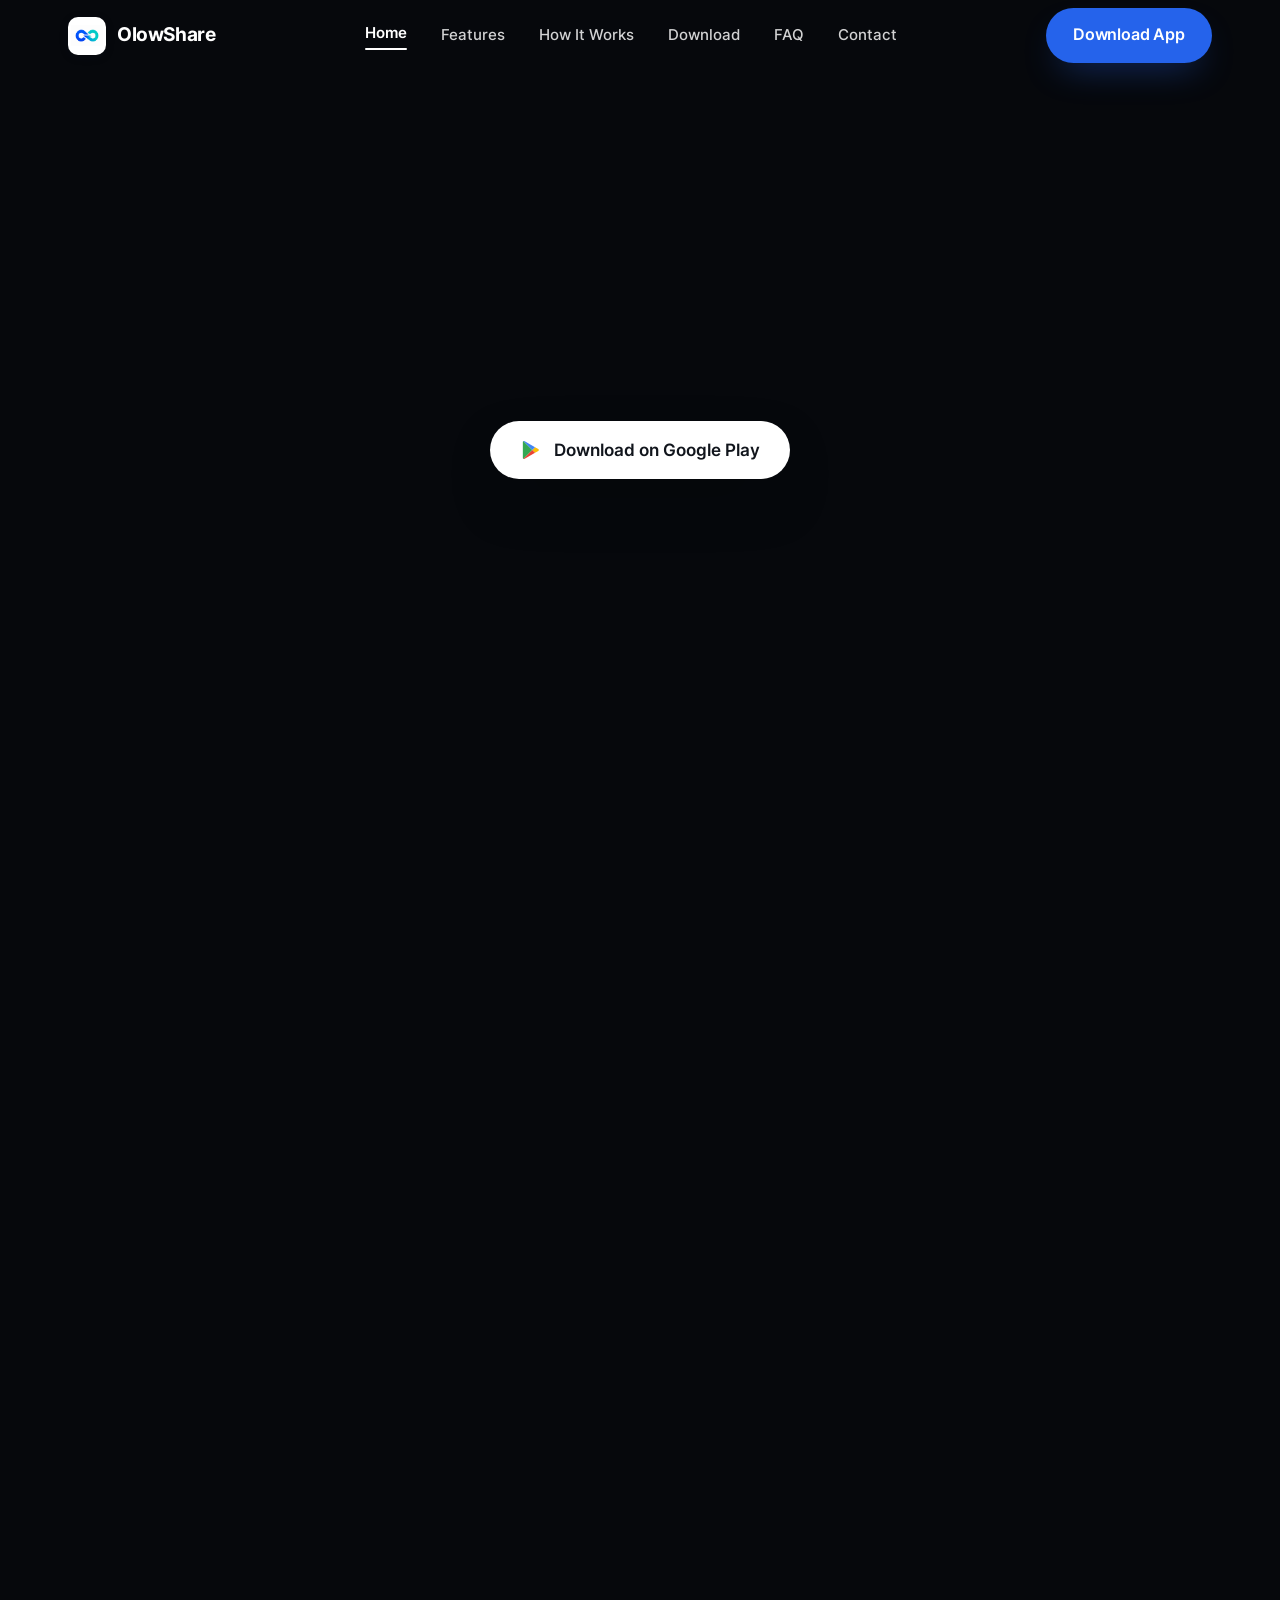
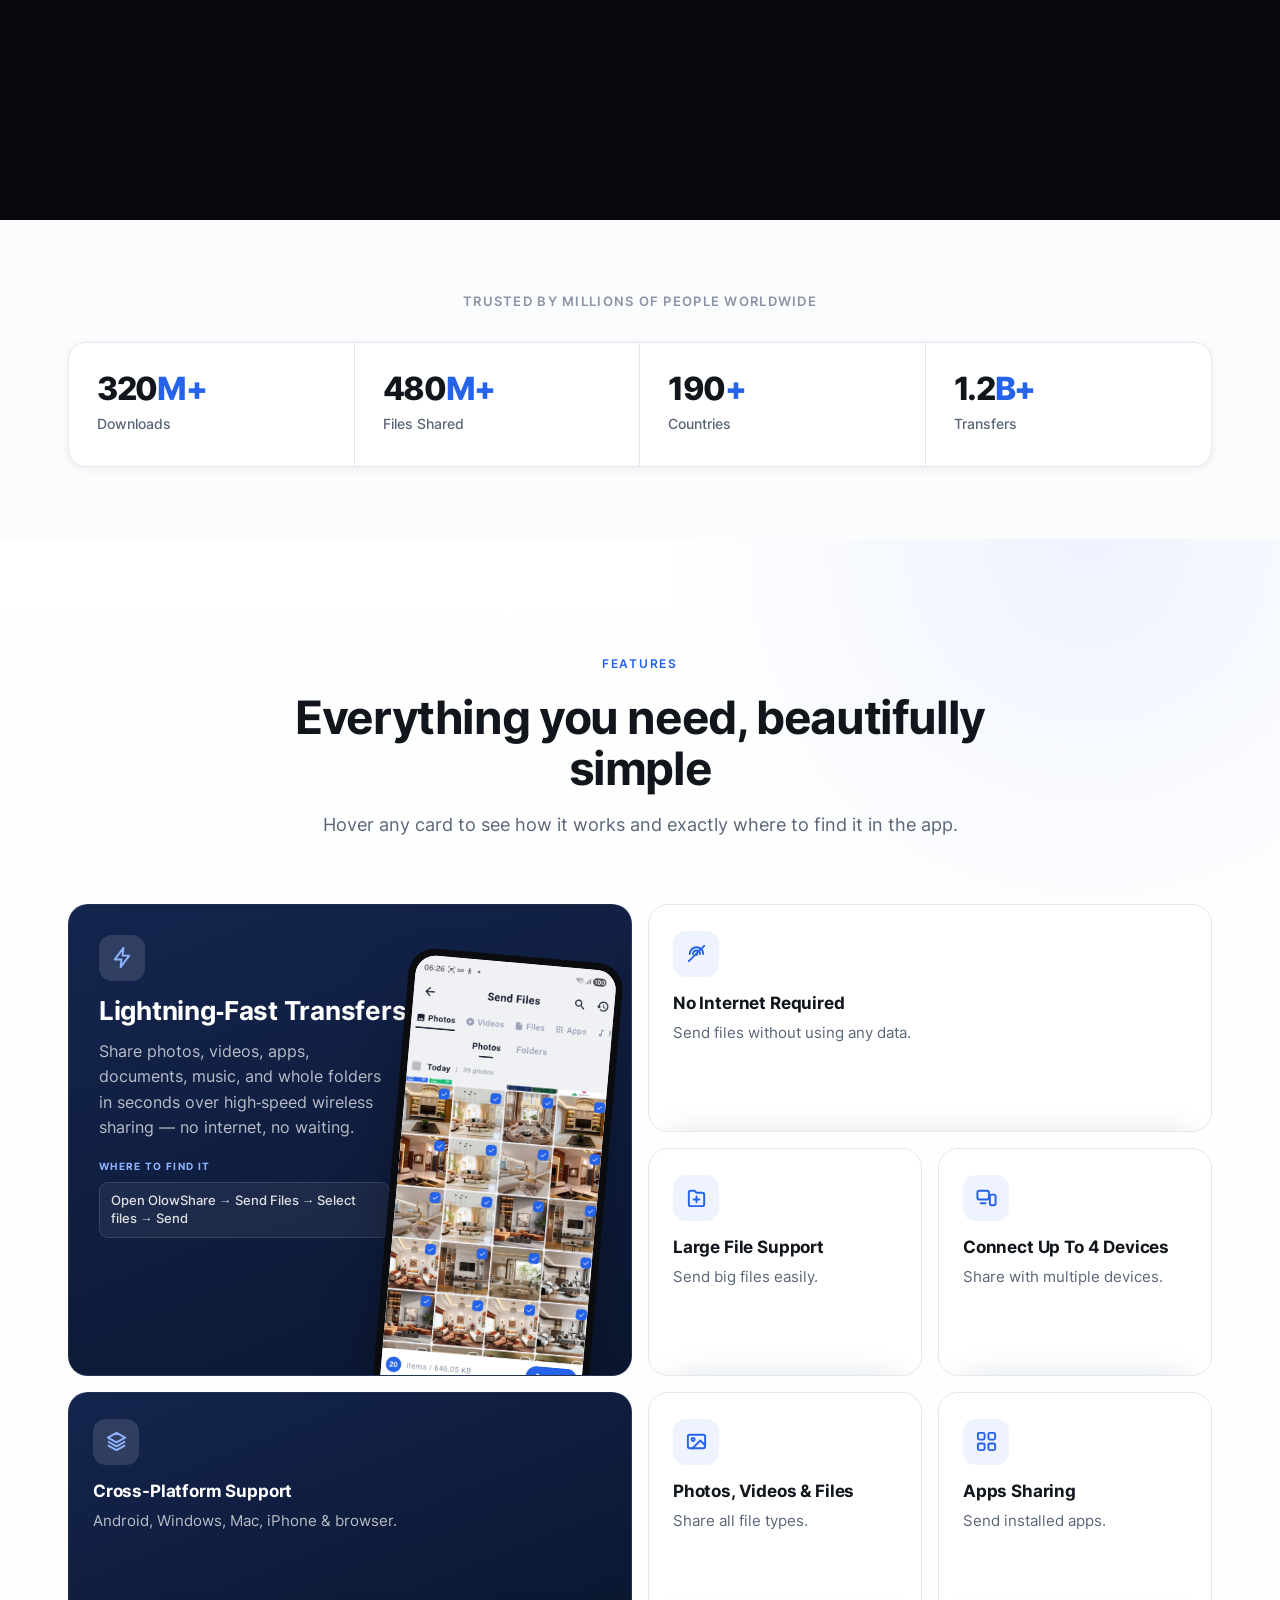
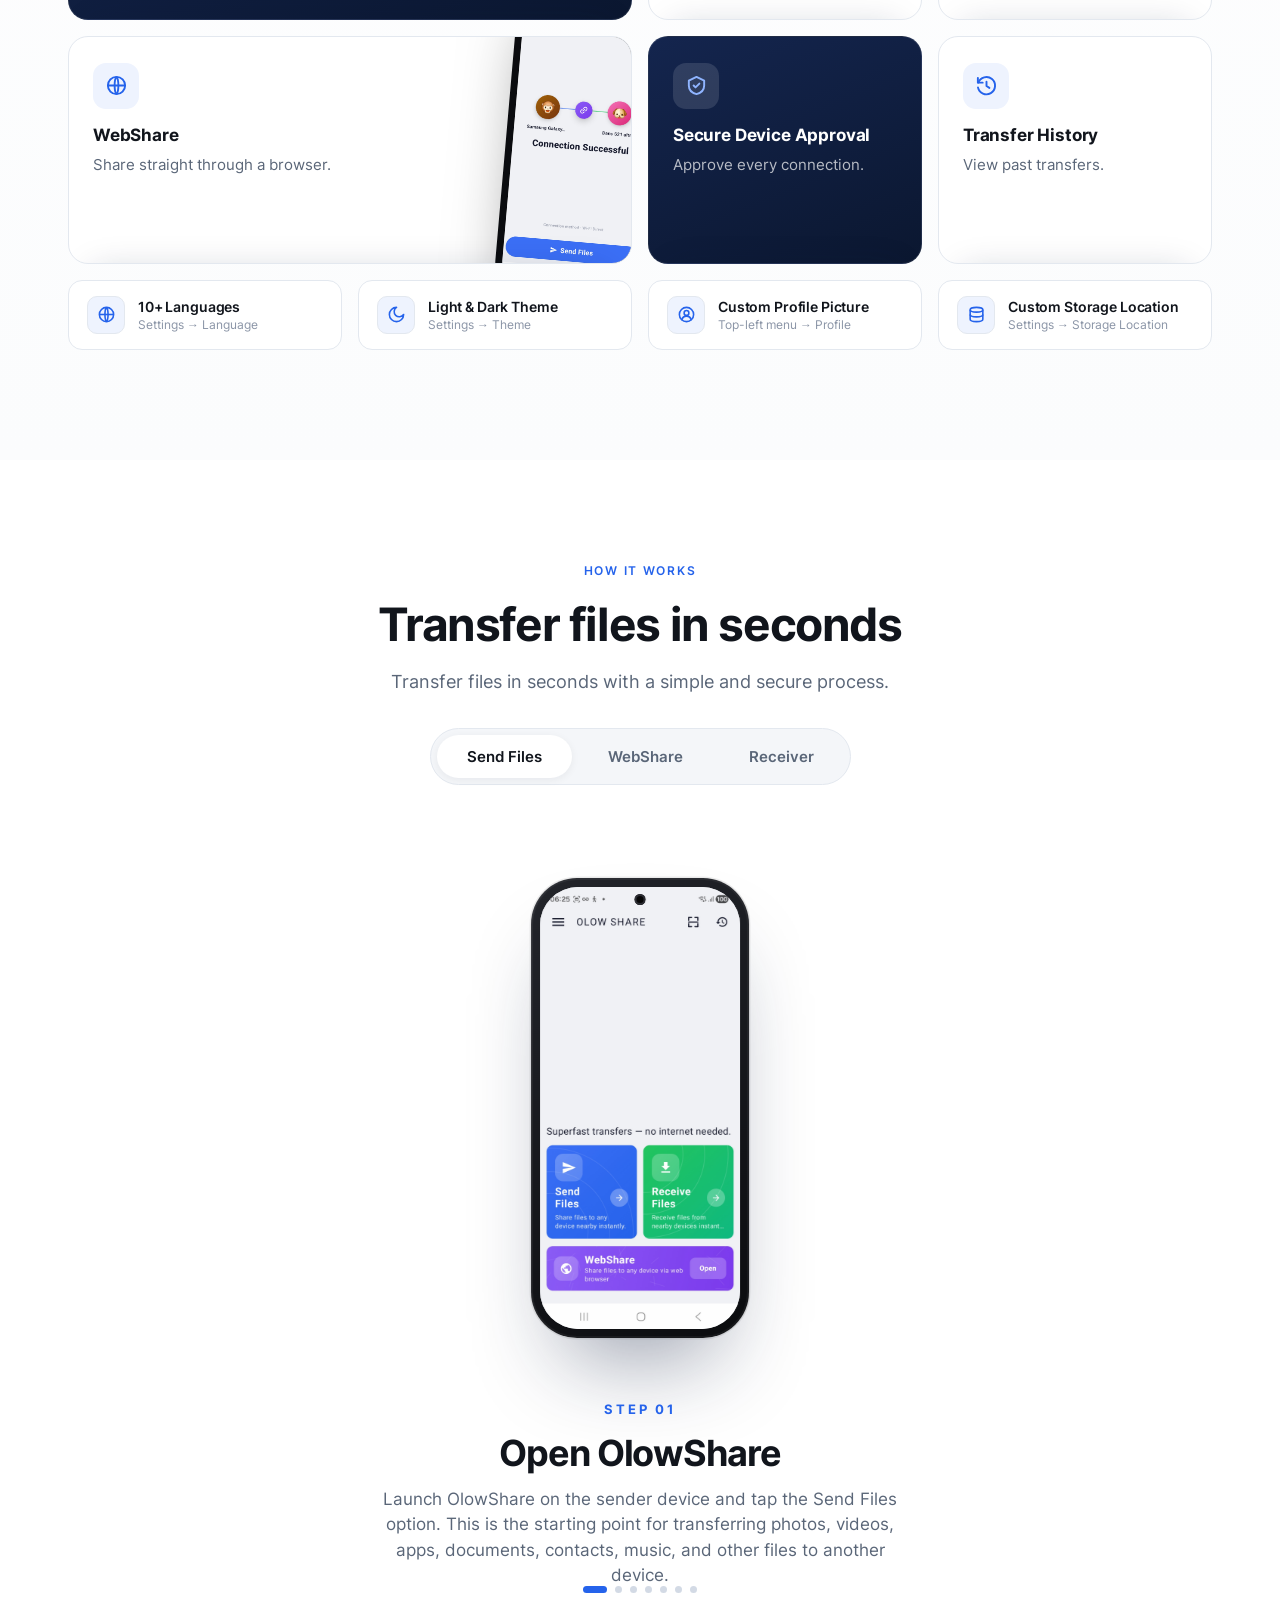
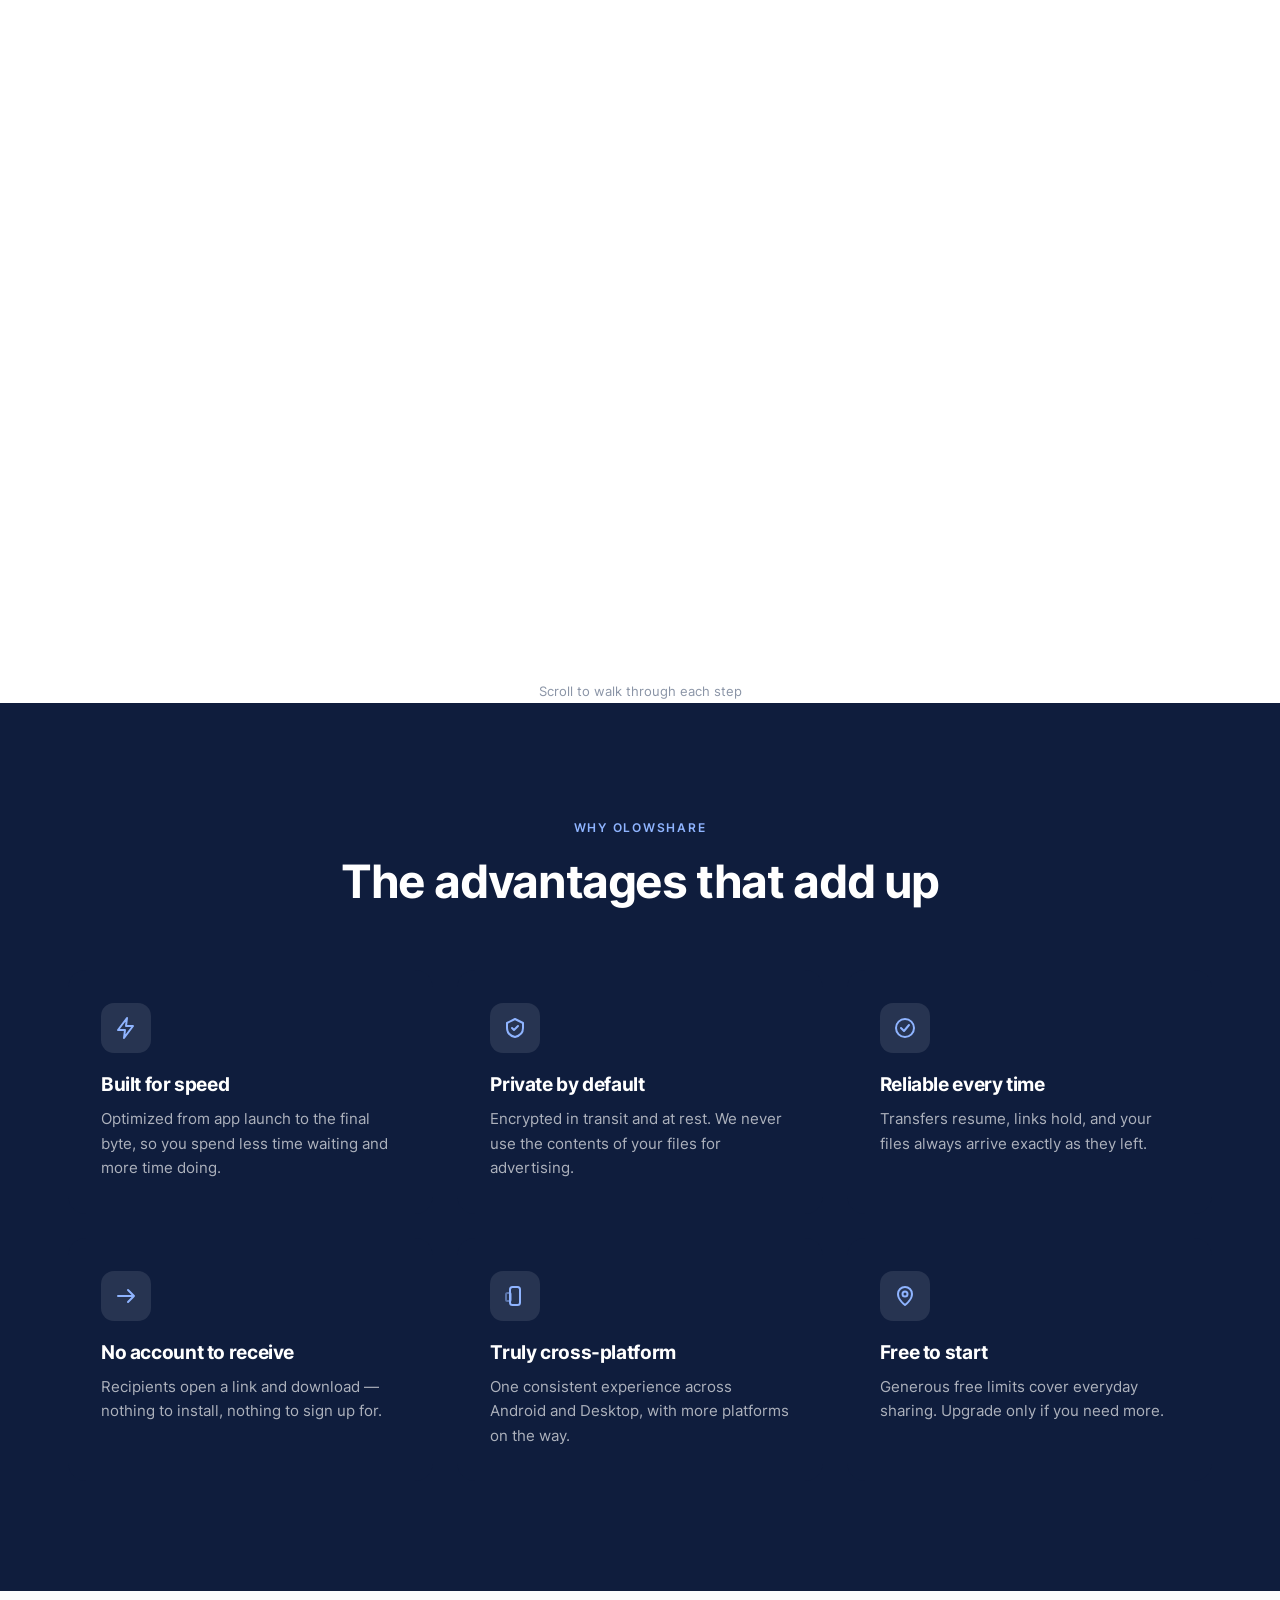
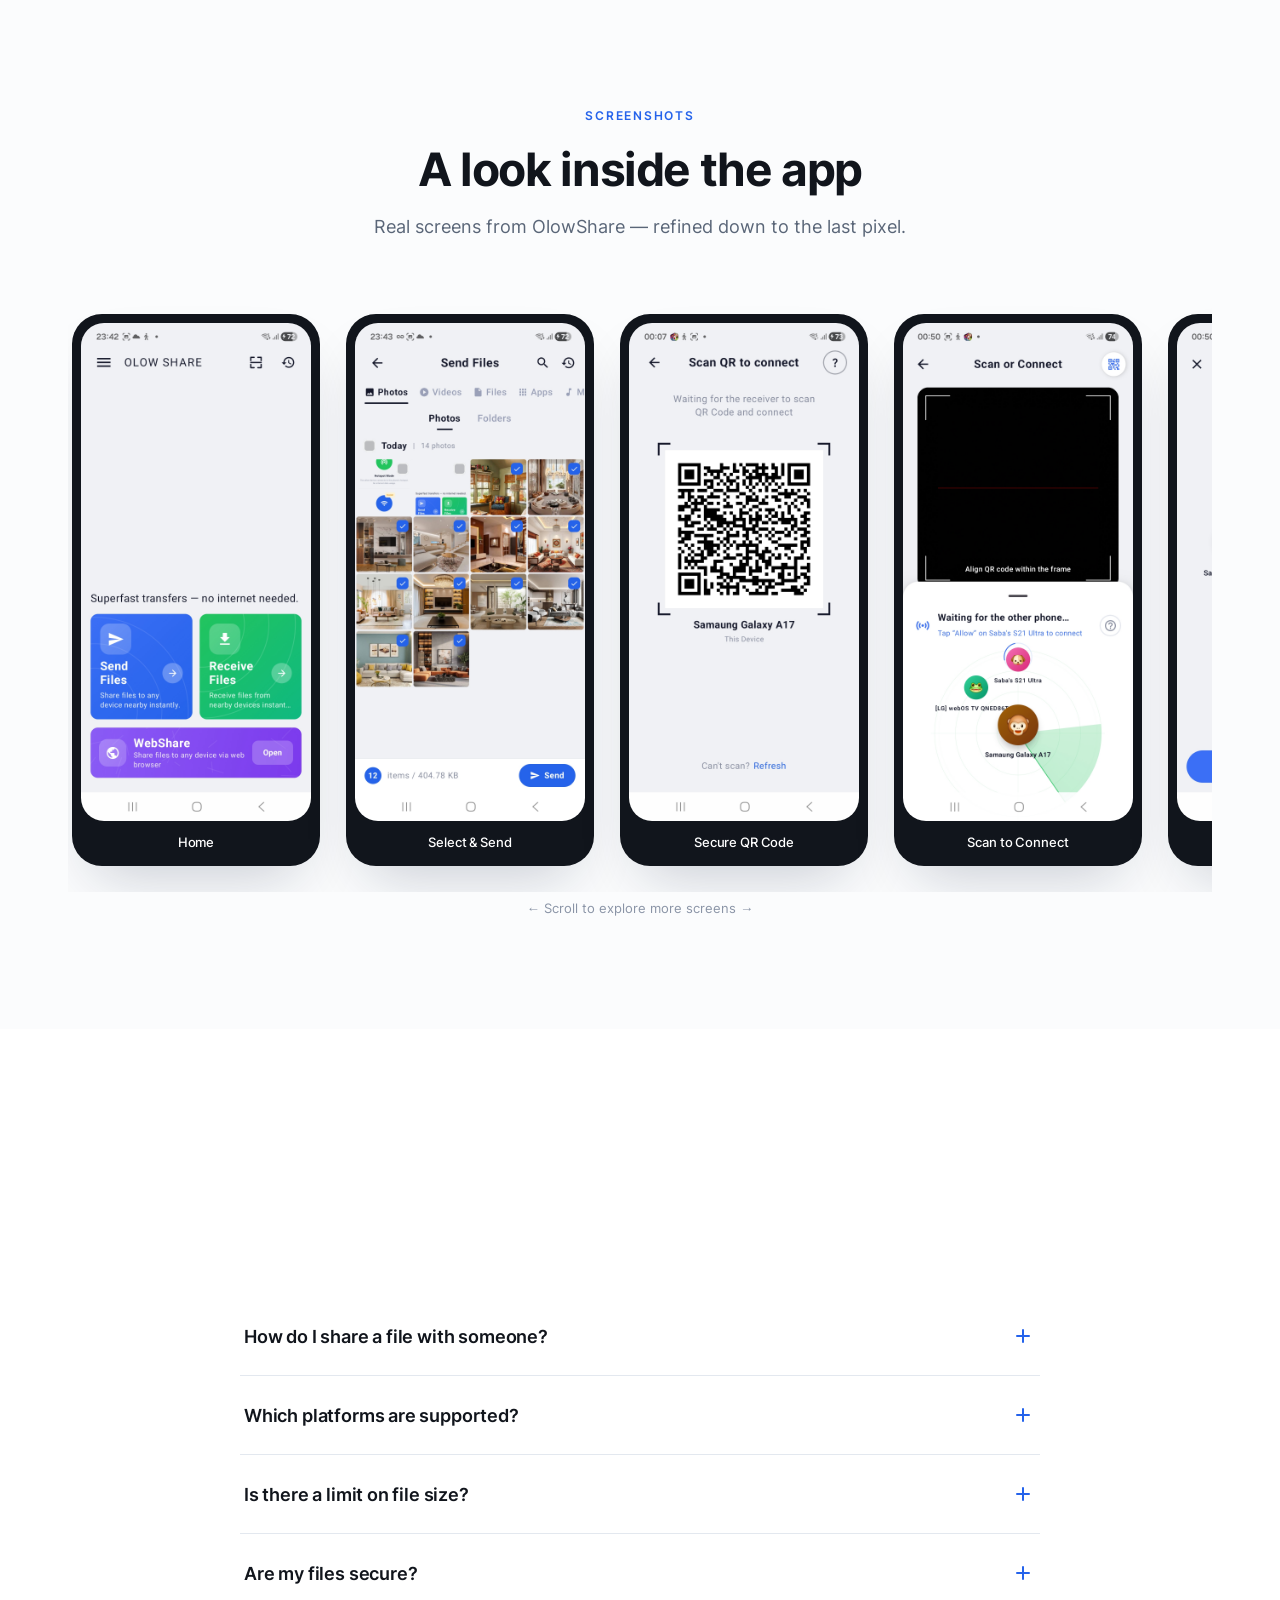
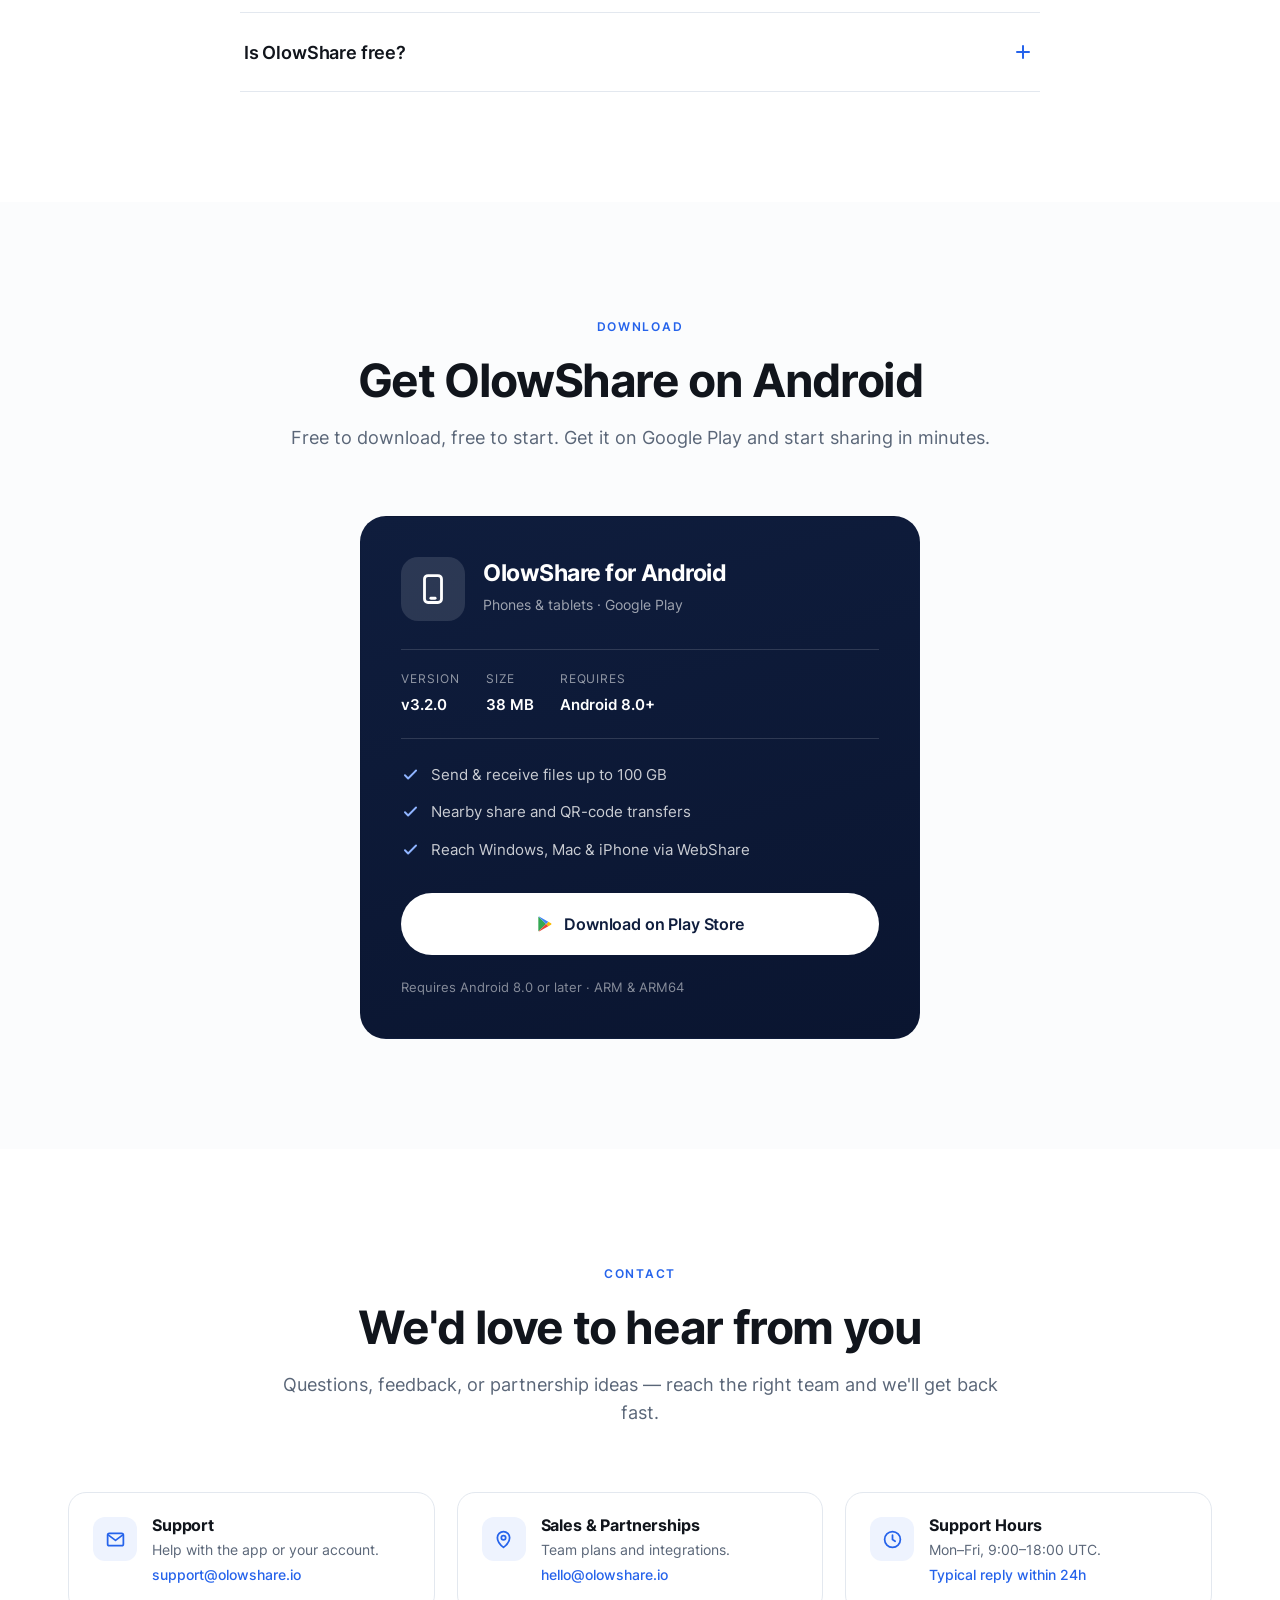
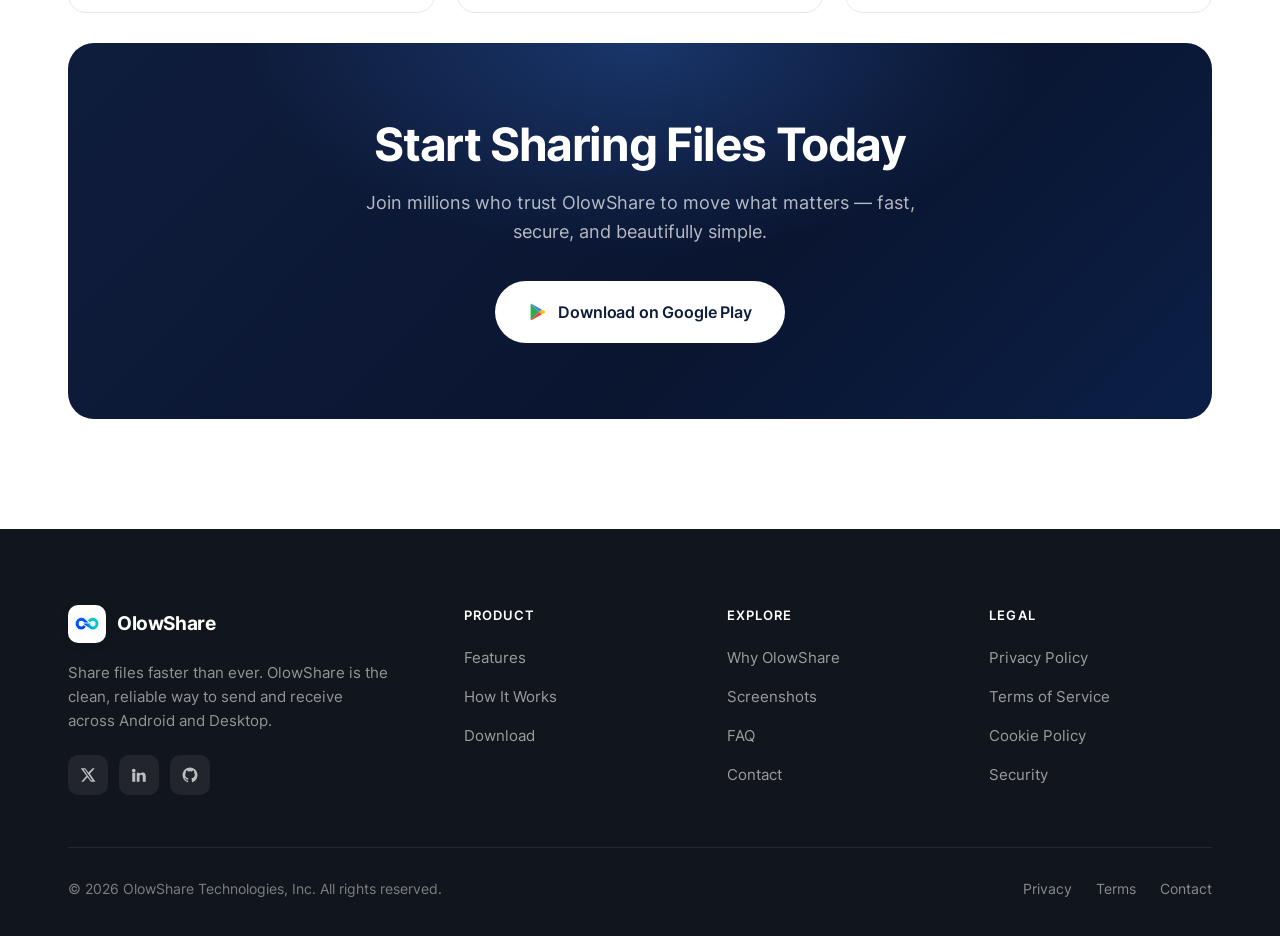
==== commit 534a2be5: "Add files via upload" ====
--- a/index.html
+++ b/index.html
@@ -9,9 +9,9 @@
   <meta property="og:title" content="OlowShare — Share Files Faster Than Ever" />
   <meta property="og:description" content="Send, receive, and manage files across Android and Desktop — fast, secure, and beautifully simple." />
   <meta property="og:type" content="website" />
-  <meta property="og:image" content="images/og-cover.svg" />
-  <link rel="icon" type="image/svg+xml" href="icons/favicon.svg" />
-  <link rel="apple-touch-icon" href="icons/favicon.svg" />
+  <meta property="og:image" content="public/images/og-cover.svg" />
+  <link rel="icon" type="image/png" href="public/icons/logo.png" />
+  <link rel="apple-touch-icon" href="public/icons/logo.png" />
   <link rel="manifest" href="assets/site.webmanifest" />
   <link rel="preload" href="assets/fonts/inter-700.woff2" as="font" type="font/woff2" crossorigin />
   <link rel="preload" href="assets/fonts/inter-400.woff2" as="font" type="font/woff2" crossorigin />
@@ -258,12 +258,14 @@
 }
 .brand { display: inline-flex; align-items: center; gap: 11px; font-weight: 700; font-size: 1.18rem; letter-spacing: -0.02em; color: var(--ink); }
 .brand-mark {
-  width: 34px; height: 34px;
-  border-radius: 9px;
-  background: linear-gradient(140deg, var(--blue) 0%, var(--navy-soft) 100%);
+  width: 38px; height: 38px;
+  border-radius: 10px;
+  background: #fff;
   display: grid; place-items: center;
-  box-shadow: var(--sh-blue);
-}
+  box-shadow: 0 2px 10px rgba(16,24,40,.14), 0 0 0 1px rgba(16,24,40,.04);
+  overflow: hidden;
+}
+.brand-mark img { width: 100%; height: 100%; object-fit: contain; padding: 3px; display: block; }
 .brand-mark svg { width: 19px; height: 19px; }
 
 .nav-links { display: flex; align-items: center; gap: 4px; }
@@ -533,29 +535,6 @@
 .ph-card .pc-i .n { font-size: 0.74rem; font-weight: 600; color: var(--ink); }
 .ph-card .pc-i .s { font-size: 0.64rem; color: var(--slate-light); }
 
-/* ==========================================================================
-   Cross-platform flow
-   ========================================================================== */
-.flow-grid { display: grid; grid-template-columns: repeat(2, 1fr); gap: 22px; }
-.flow-card {
-  background: #fff;
-  border: 1px solid var(--line);
-  border-radius: var(--r-lg);
-  padding: 28px 30px;
-  display: flex;
-  align-items: center;
-  gap: 20px;
-  transition: transform .3s var(--ease), box-shadow .3s var(--ease);
-}
-.flow-card:hover { transform: translateY(-4px); box-shadow: var(--sh-md); }
-.flow-node { display: flex; flex-direction: column; align-items: center; gap: 8px; flex-shrink: 0; }
-.flow-node .fn-ico { width: 56px; height: 56px; border-radius: 15px; display: grid; place-items: center; background: var(--mist); color: var(--navy); border: 1px solid var(--line); }
-.flow-node .fn-ico svg { width: 26px; height: 26px; }
-.flow-node small { font-size: 0.74rem; font-weight: 600; color: var(--slate); }
-.flow-arrow { flex: 1; display: flex; align-items: center; justify-content: center; color: var(--blue); position: relative; }
-.flow-arrow svg { width: 100%; height: 26px; }
-.flow-card .ft { font-size: 0.92rem; }
-.flow-card .ft b { display: block; color: var(--ink); font-size: 1rem; font-weight: 600; margin-bottom: 2px; }
 
 /* ==========================================================================
    Use cases
@@ -913,7 +892,7 @@
   .nav-toggle { display: flex; }
   .section { padding: 76px 0; }
   .section-head { margin-bottom: 44px; }
-  .grid-2, .grid-3, .grid-4, .flow-grid, .dl-grid, .form-row { grid-template-columns: 1fr; }
+  .grid-2, .grid-3, .grid-4, .dl-grid, .form-row { grid-template-columns: 1fr; }
   .step-row { grid-template-columns: 1fr; gap: 28px; padding: 44px 0; }
   .step-row:nth-child(even) .step-visual { order: 0; }
   .showcase-stage { flex-direction: column; align-items: center; }
@@ -1214,24 +1193,6 @@
 .nav-links a.current { color: var(--ink); font-weight: 600; }
 .nav-links a.current::after { content:""; display:block; height:2px; border-radius:2px; background:var(--blue); margin-top:3px; }
 
-/* ----- Platform cards (Android / Windows / Mac / Linux) ----- */
-.platform-card {
-  position: relative;
-  background:#fff; border:1px solid var(--line); border-radius: var(--r-lg);
-  padding: 30px 26px; text-align:center;
-  transition: transform .35s var(--ease), box-shadow .35s var(--ease), border-color .35s;
-}
-.platform-card:hover { transform: translateY(-5px); box-shadow: var(--sh-md); border-color: var(--line-strong); }
-.platform-ico { width:62px; height:62px; margin:0 auto 18px; border-radius:16px; display:grid; place-items:center; background:var(--mist); color:var(--navy); }
-.platform-ico svg { width:32px; height:32px; }
-.platform-card h4 { margin-bottom:6px; }
-.platform-card p { font-size:.9rem; margin-bottom:16px; }
-.platform-card .pf-status { display:inline-flex; align-items:center; gap:7px; font-size:.82rem; font-weight:600; color:var(--blue); }
-.platform-card .pf-status.soon { color: var(--slate-light); }
-.platform-card .pf-status .ic { width:16px; height:16px; }
-.platform-card.featured { background: linear-gradient(165deg, var(--navy), var(--navy-deep)); border-color:transparent; }
-.platform-card.featured h4 { color:#fff; } .platform-card.featured p { color:rgba(255,255,255,.66); }
-.platform-card.featured .platform-ico { background:rgba(255,255,255,.12); color:#fff; }
 
 /* ----- Screenshots showcase ----- */
 .shots-scroll {
@@ -1299,10 +1260,10 @@
 
 /* step text */
 .hiw-steps { position:absolute; inset:0; pointer-events:none; }
-.hiw-step { position:absolute; top:50%; max-width:340px; opacity:0; transform:translateY(-50%) translateY(18px); transition:opacity .6s var(--ease), transform .6s var(--ease); }
+.hiw-step { position:absolute; top:50%; max-width:min(340px, 36%); opacity:0; transform:translateY(-50%) translateY(18px); transition:opacity .6s var(--ease), transform .6s var(--ease); }
 .hiw-step.on { opacity:1; transform:translateY(-50%); }
-.hiw-step[data-side="left"] { left:30px; text-align:left; }
-.hiw-step[data-side="right"] { right:30px; text-align:right; }
+.hiw-step[data-side="left"] { left:28px; text-align:left; }
+.hiw-step[data-side="right"] { right:28px; text-align:right; }
 .hiw-step[data-side="center"] { left:50%; top:auto; bottom:4%; max-width:520px; text-align:center; transform:translateX(-50%) translateY(18px); }
 .hiw-step[data-side="center"].on { transform:translateX(-50%); }
 .hiw-num { font-size:.82rem; font-weight:700; letter-spacing:.22em; color:var(--blue); }
@@ -1333,12 +1294,15 @@
 .hiw-empty p { font-size:.94rem; color:var(--slate); }
 .hiw-empty code { background:var(--cloud); padding:2px 7px; border-radius:6px; font-size:.82rem; color:var(--charcoal); }
 
-@media (max-width: 860px) {
-  .hiw-track { height:440vh; }
-  .hiw-device { height:min(52vh,420px); top:36%; transform:translate(-50%,-50%) !important; }
-  .hiw-stagewrap.center-step .hiw-device { top:28%; height:min(44vh,340px); }
-  .hiw-step { top:auto; bottom:5%; left:50% !important; right:auto !important; max-width:90%; text-align:center !important; transform:translateX(-50%) translateY(18px); }
+@media (max-width: 960px) {
+  /* stacked layout: phone in the upper area, text below — never overlapping */
+  .hiw-track { height:470vh; }
+  .hiw-device { height:min(44vh,360px); top:29%; transform:translate(-50%,-50%) !important; }
+  .hiw-stagewrap.center-step .hiw-device { top:25%; height:min(40vh,310px); }
+  .hiw-step { top:auto; bottom:4%; left:50% !important; right:auto !important; max-width:92% !important; text-align:center !important; transform:translateX(-50%) translateY(18px); }
   .hiw-step.on { transform:translateX(-50%); }
+  .hiw-step h3 { font-size:1.5rem; margin:10px 0 10px; }
+  .hiw-step p { font-size:.96rem; line-height:1.45; }
   .hiw-tab { padding:11px 22px; }
 }
 
@@ -1364,12 +1328,12 @@
 .hiw-altdev.dual .dev-screen { height:auto; aspect-ratio:1080/2340; }
 .hiw-altdev.dual .dev-screen img { object-fit:cover; object-position:top center; }
 .hiw-altdev.dual small { display:block; margin-top:13px; font-size:.78rem; font-weight:600; color:var(--slate); }
-@media (max-width: 860px) {
-  .hiw-altdev.dual { gap:14px; top:34%; }
-  .hiw-altdev.dual .dual-phone { width:min(36vw,148px); }
+@media (max-width: 960px) {
+  .hiw-altdev.dual { gap:14px; top:27%; }
+  .hiw-altdev.dual .dual-phone { width:min(34vw,140px); }
   .hiw-altdev.dual small { font-size:.66rem; margin-top:9px; }
   /* centered steps on mobile: lift + shrink phone so the long description fits below */
-  .hiw-stagewrap.center-step .hiw-device { top:22%; height:min(38vh,290px); }
+  .hiw-stagewrap.center-step .hiw-device { top:24%; height:min(38vh,300px); }
   .hiw-stagewrap.center-step .hiw-step[data-side="center"] { bottom:4%; }
 }
 
@@ -1408,10 +1372,10 @@
 .fd-iphone .dev-screen { aspect-ratio:645/1290; }
 .final-devices small { display:block; margin-top:14px; font-size:.78rem; font-weight:600; color:var(--slate); }
 
-@media (max-width: 860px) {
-  .hiw-altdev { transform:translate(-50%,-50%) !important; top:36%; }
-  .hiw-altdev.laptop { width:min(88vw,440px); }
-  .hiw-altdev.iphone { height:min(46vh,360px); }
+@media (max-width: 960px) {
+  .hiw-altdev { transform:translate(-50%,-50%) !important; top:30%; }
+  .hiw-altdev.laptop { width:min(86vw,420px); }
+  .hiw-altdev.iphone { height:min(42vh,330px); }
   .hiw-final { gap:22px; justify-content:flex-start; padding-top:30px; }
   .fd-laptop { width:210px; } .fd-phone, .fd-iphone { width:80px; margin:0 -14px; }
   .final-head h3 { font-size:1.5rem; }
@@ -1424,10 +1388,11 @@
 .vhero { position:relative; background:#06080c; }
 .vhero-track { position:relative; height:380vh; }
 .vhero-pin { position:sticky; top:0; height:100vh; overflow:hidden; background:#06080c; }
-.vhero-video { position:absolute; inset:0; width:100%; height:100%; object-fit:cover; background:#06080c; display:block; }
-.vhero-scrim { position:absolute; inset:0; pointer-events:none;
+.vhero-video { position:absolute; inset:0; width:100%; height:100%; object-fit:cover; background:#06080c; display:block; z-index:0; }
+.vhero-canvas { position:absolute; inset:0; width:100%; height:100%; object-fit:cover; background:#06080c; display:block; z-index:1; }
+.vhero-scrim { position:absolute; inset:0; pointer-events:none; z-index:2;
   background:linear-gradient(180deg, rgba(6,8,12,.58) 0%, rgba(6,8,12,.20) 24%, rgba(6,8,12,.12) 58%, rgba(6,8,12,.50) 100%); }
-.vhero-stage { position:absolute; inset:0; display:grid; place-items:center; text-align:center; padding:0 28px; z-index:2; }
+.vhero-stage { position:absolute; inset:0; display:grid; place-items:center; text-align:center; padding:0 28px; z-index:3; }
 .vhero-text, .vhero-cta { grid-area:1 / 1; }
 .vhero-text { max-width:980px; will-change:opacity, transform; }
 .vhero-text h1 { color:#fff; font-size:clamp(2.6rem, 6.2vw, 5.2rem); letter-spacing:-.04em; line-height:1.02; text-shadow:0 2px 40px rgba(0,0,0,.4); }
@@ -1441,7 +1406,7 @@
 .vhero-cta.show:hover { transform:translateY(-2px); box-shadow:0 30px 70px -24px rgba(0,0,0,.7); }
 /* scroll hint */
 .vhero-hint { position:absolute; left:50%; bottom:32px; transform:translateX(-50%); width:25px; height:40px;
-  border:2px solid rgba(255,255,255,.5); border-radius:13px; display:flex; justify-content:center; padding-top:7px; z-index:2; transition:opacity .5s var(--ease); }
+  border:2px solid rgba(255,255,255,.5); border-radius:13px; display:flex; justify-content:center; padding-top:7px; z-index:3; transition:opacity .5s var(--ease); }
 .vhero-hint span { width:4px; height:8px; border-radius:2px; background:rgba(255,255,255,.85); animation:vhint 1.7s ease-in-out infinite; }
 @keyframes vhint { 0%{ transform:translateY(0); opacity:1; } 55%{ transform:translateY(11px); opacity:0; } 100%{ transform:translateY(0); opacity:0; } }
 
@@ -1458,53 +1423,109 @@
   .vhero-track { height:340vh; }
   .vhero-text h1 { font-size:clamp(2.2rem, 9vw, 3.2rem); }
 }
-
-/* ==========================================================================
-   ====  INTERACTIVE FEATURE CARDS (hover/tap drawer)  ====
-   ========================================================================== */
-.feat-grid { display:grid; grid-template-columns:repeat(5, 1fr); gap:18px; }
+/* When the screen is more portrait than the 16:9 video, show the WHOLE frame
+   (letterboxed on the dark hero) instead of cropping it — the full story stays visible
+   on iPhone, Samsung, small/large Android, and tablets. */
+@media (max-aspect-ratio: 4/3) {
+  .vhero-video, .vhero-canvas { object-fit: contain; }
+  /* stronger top/bottom scrim so the centered headline + CTA read over the band */
+  .vhero-scrim { background:linear-gradient(180deg, rgba(6,8,12,.72) 0%, rgba(6,8,12,.3) 30%, rgba(6,8,12,.3) 62%, rgba(6,8,12,.72) 100%); }
+}
+
+/* ==========================================================================
+   ====  PREMIUM FEATURE BENTO — layered, mixed sizes, screenshots, drawer  ====
+   ========================================================================== */
+#features { position:relative; background:
+  radial-gradient(60% 50% at 85% 0%, var(--blue-tint) 0%, transparent 55%),
+  linear-gradient(180deg, #fff 0%, var(--paper) 100%); }
+.dl-solo { max-width:560px; margin:0 auto; }
+
+.feat-bento { display:grid; grid-template-columns:repeat(4, 1fr); grid-auto-rows:228px; grid-auto-flow:dense; gap:16px; }
 .feat-card {
   position:relative; overflow:hidden; background:#fff; border:1px solid var(--line);
-  border-radius:18px; padding:26px 22px; min-height:300px; cursor:pointer;
-  transition:transform .4s var(--ease), box-shadow .4s var(--ease), border-color .4s var(--ease);
-}
+  border-radius:20px; padding:26px 24px; cursor:pointer; display:flex; flex-direction:column;
+  transition:transform .42s var(--ease), box-shadow .42s var(--ease), border-color .42s var(--ease);
+}
+.feat-card.fb-w2 { grid-column:span 2; }
+.feat-card.fb-h2 { grid-row:span 2; }
 .feat-card:hover, .feat-card.open, .feat-card:focus-visible {
-  transform:translateY(-6px); box-shadow:var(--sh-lg); border-color:rgba(37,99,235,.55); outline:none;
-}
-.fc-icon { width:48px; height:48px; border-radius:13px; background:var(--blue-tint); color:var(--blue);
-  display:grid; place-items:center; margin-bottom:18px; transition:transform .4s var(--ease); }
-.fc-icon svg { width:24px; height:24px; }
+  transform:translateY(-6px); box-shadow:var(--sh-lg); border-color:rgba(37,99,235,.55); outline:none; z-index:2;
+}
+/* dark tiles add depth + contrast (layered look) */
+.feat-card.dark { background:linear-gradient(158deg, #14254e 0%, #0b1730 100%); border-color:rgba(255,255,255,.08); }
+.feat-card.dark .fc-title { color:#fff; }
+.feat-card.dark .fc-short, .feat-card.dark .fc-lead { color:rgba(255,255,255,.7); }
+.feat-card.dark .fc-icon { background:rgba(255,255,255,.12); color:#8fb4ff; }
+.feat-card.dark:hover { border-color:rgba(143,180,255,.5); }
+
+.fc-icon { width:46px; height:46px; border-radius:13px; background:var(--blue-tint); color:var(--blue);
+  display:grid; place-items:center; margin-bottom:16px; transition:transform .42s var(--ease); flex-shrink:0; }
+.fc-icon svg { width:23px; height:23px; }
 .feat-card:hover .fc-icon, .feat-card.open .fc-icon { transform:scale(1.08) rotate(-3deg); }
-.fc-title { font-size:1.05rem; font-weight:700; color:var(--ink); letter-spacing:-.01em; line-height:1.25; }
+.fc-title { font-size:1.06rem; font-weight:700; color:var(--ink); letter-spacing:-.01em; line-height:1.25; }
 .fc-short { font-size:.92rem; color:var(--slate); margin-top:8px; transition:opacity .3s var(--ease); }
 .feat-card:hover .fc-short, .feat-card.open .fc-short { opacity:0; }
+
+/* featured showcase tile (no drawer — always-on story + screenshot) */
+.feat-card.featured { padding:30px 30px; }
+.feat-card.featured .fc-title { font-size:1.6rem; line-height:1.1; }
+.feat-card.featured .fc-lead { font-size:1.02rem; line-height:1.55; margin-top:14px; max-width:58%; }
+.feat-card.featured .fc-where { margin-top:18px; max-width:58%; }
+
+/* phone screenshot mockup inside a card */
+.fc-shot { position:absolute; border-radius:26px; background:#0b0c0f; padding:7px;
+  box-shadow:0 36px 70px -26px rgba(0,0,0,.55); transform:rotate(5deg); transition:transform .55s var(--ease); }
+.fc-shot .scr { width:100%; height:100%; border-radius:20px; overflow:hidden; background:#fff; }
+.fc-shot img { width:100%; height:100%; object-fit:cover; object-position:top center; display:block; }
+.feat-card:hover .fc-shot { transform:rotate(2deg) translateY(-8px); }
+.featured .fc-shot { width:215px; aspect-ratio:1080/2340; right:26px; bottom:-46px; }
+.fb-w2:not(.featured) .fc-shot { width:150px; aspect-ratio:1080/2340; right:-26px; bottom:-30px; }
+
+/* hover/tap drawer */
 .fc-drawer {
-  position:absolute; left:0; right:0; bottom:0; padding:22px;
-  background:linear-gradient(180deg, #fff 0%, #f5f8fd 100%);
-  border-top:1px solid var(--line); border-radius:16px;
+  position:absolute; left:0; right:0; bottom:0; padding:22px; z-index:3;
+  background:linear-gradient(180deg,#fff 0%, #f4f7fc 100%);
+  border-top:1px solid var(--line); border-radius:18px;
   transform:translateY(101%); transition:transform .46s var(--ease);
-  box-shadow:0 -16px 30px -24px rgba(15,29,61,.2);
-}
+  box-shadow:0 -16px 34px -24px rgba(15,29,61,.22);
+}
+.feat-card.dark .fc-drawer { background:linear-gradient(180deg,#16294f 0%, #0c1832 100%); border-top-color:rgba(255,255,255,.1); }
+.feat-card.dark .fc-desc { color:rgba(255,255,255,.74); }
+.feat-card.dark .fcw-path { background:rgba(255,255,255,.06); border-color:rgba(255,255,255,.12); color:rgba(255,255,255,.86); }
+.feat-card.dark .fcw-label { color:#8fb4ff; }
 .feat-card:hover .fc-drawer, .feat-card.open .fc-drawer { transform:translateY(0); }
 .fc-desc { font-size:.86rem; color:var(--slate); line-height:1.5; }
-.fc-where { margin-top:14px; }
-.fcw-label { display:block; font-size:.65rem; font-weight:700; letter-spacing:.13em; text-transform:uppercase; color:var(--blue); margin-bottom:7px; }
-.fcw-path { display:block; font-size:.8rem; color:var(--charcoal); font-weight:500; background:var(--mist); border:1px solid var(--line); border-radius:9px; padding:9px 11px; line-height:1.45; }
+.fc-where { margin-top:13px; }
+.fcw-label { display:block; font-size:.64rem; font-weight:700; letter-spacing:.13em; text-transform:uppercase; color:var(--blue); margin-bottom:7px; }
+.fcw-path { display:block; font-size:.79rem; color:var(--charcoal); font-weight:500; background:var(--mist); border:1px solid var(--line); border-radius:9px; padding:9px 11px; line-height:1.45; }
 
 /* small feature strip */
-.feat-strip { display:grid; grid-template-columns:repeat(4, 1fr); gap:16px; margin-top:22px; }
-.fs-item { display:flex; align-items:center; gap:13px; padding:15px 18px; background:var(--paper); border:1px solid var(--line); border-radius:14px;
+.feat-strip { display:grid; grid-template-columns:repeat(4, 1fr); gap:16px; margin-top:16px; }
+.fs-item { display:flex; align-items:center; gap:13px; padding:15px 18px; background:#fff; border:1px solid var(--line); border-radius:14px;
   transition:border-color .3s var(--ease), box-shadow .3s var(--ease), transform .3s var(--ease); }
-.fs-item:hover { border-color:var(--line-strong); box-shadow:var(--sh-xs); transform:translateY(-2px); }
-.fs-ico { width:38px; height:38px; flex-shrink:0; border-radius:10px; background:#fff; border:1px solid var(--line); color:var(--navy); display:grid; place-items:center; }
+.fs-item:hover { border-color:var(--line-strong); box-shadow:var(--sh-sm); transform:translateY(-2px); }
+.fs-ico { width:38px; height:38px; flex-shrink:0; border-radius:10px; background:var(--blue-tint); border:1px solid var(--line); color:var(--blue); display:grid; place-items:center; }
 .fs-ico svg { width:19px; height:19px; }
 .fs-text { display:flex; flex-direction:column; line-height:1.2; min-width:0; }
 .fs-text b { font-size:.9rem; color:var(--ink); font-weight:600; letter-spacing:-.01em; }
 .fs-text span { font-size:.75rem; color:var(--slate-light); margin-top:3px; white-space:nowrap; overflow:hidden; text-overflow:ellipsis; }
 
-@media (max-width: 1080px) { .feat-grid { grid-template-columns:repeat(3, 1fr); } }
-@media (max-width: 820px) { .feat-grid { grid-template-columns:repeat(2, 1fr); } .feat-strip { grid-template-columns:repeat(2, 1fr); } }
-@media (max-width: 520px) { .feat-grid { grid-template-columns:1fr; } .feat-strip { grid-template-columns:1fr; } }
+@media (max-width: 1024px) {
+  .feat-bento { grid-template-columns:repeat(2, 1fr); grid-auto-rows:220px; }
+  .feat-card.fb-h2 { grid-row:span 2; } .feat-card.featured { grid-column:span 2; }
+  .feat-card.fb-w2:not(.featured) { grid-column:span 2; }
+  .featured .fc-lead, .featured .fc-where { max-width:54%; }
+  .feat-strip { grid-template-columns:repeat(2, 1fr); }
+}
+@media (max-width: 640px) {
+  .feat-bento { grid-template-columns:1fr; grid-auto-rows:auto; }
+  .feat-card { grid-column:span 1 !important; grid-row:span 1 !important; min-height:210px; }
+  .feat-card.featured { min-height:380px; }
+  .featured .fc-lead, .featured .fc-where { max-width:100%; }
+  .featured .fc-shot { width:150px; right:14px; bottom:-30px; }
+  .fb-w2:not(.featured) .fc-shot { display:none; }
+  .feat-strip { grid-template-columns:1fr; }
+}
 
   </style>
 </head>
@@ -1514,7 +1535,7 @@
   <header class="nav" id="nav">
     <div class="nav-inner">
       <a href="#home" class="brand" aria-label="OlowShare home">
-        <span class="brand-mark"><svg viewBox="0 0 24 24" fill="none"><path d="M4 12.5L9 17.5L20 6.5" stroke="white" stroke-width="2.4" stroke-linecap="round" stroke-linejoin="round"/><path d="M4 7.5L6.5 10" stroke="white" stroke-width="2.4" stroke-linecap="round" stroke-linejoin="round" opacity="0.55"/></svg></span>
+        <span class="brand-mark"><img src="public/icons/logo.png" alt="OlowShare logo" /></span>
         OlowShare
       </a>
       <nav class="nav-links" aria-label="Primary">
@@ -1535,7 +1556,6 @@
     <a href="#home">Home</a>
     <a href="#features">Features</a>
     <a href="#how">How It Works</a>
-    <a href="#platforms">Cross-Platform</a>
     <a href="#faq">FAQ</a>
     <a href="#contact">Contact</a>
     <a href="#download" class="btn btn-primary btn-block">Download App</a>
@@ -1546,7 +1566,8 @@
     <section class="vhero anchor" id="home">
       <div class="vhero-track" id="vheroTrack">
         <div class="vhero-pin">
-          <video class="vhero-video" id="vheroVideo" src="assets/herosection.mp4" muted playsinline preload="auto" aria-hidden="true"></video>
+          <video class="vhero-video" id="vheroVideo" src="public/herosection/herosection.mp4" muted playsinline preload="auto" aria-hidden="true"></video>
+          <canvas class="vhero-canvas" id="vheroCanvas" aria-hidden="true"></canvas>
           <div class="vhero-scrim"></div>
           <div class="vhero-stage">
             <div class="vhero-text" id="vheroText">
@@ -1585,71 +1606,73 @@
           <p>Hover any card to see how it works and exactly where to find it in the app.</p>
         </div>
 
-        <div class="feat-grid reveal d1">
-          <!-- 1 -->
-          <article class="feat-card" tabindex="0">
+        <div class="feat-bento reveal d1">
+          <!-- FEATURED -->
+          <article class="feat-card featured dark fb-w2 fb-h2" tabindex="0">
             <div class="fc-icon"><svg viewBox="0 0 24 24" fill="none"><path d="M13 2 4 14h7l-1 8 9-12h-7l1-8Z" stroke="currentColor" stroke-width="2" stroke-linejoin="round"/></svg></div>
-            <h3 class="fc-title">Lightning Fast Transfers</h3>
-            <p class="fc-short">Share files in seconds.</p>
-            <div class="fc-drawer"><p class="fc-desc">Transfer photos, videos, apps, documents, music, and folders quickly using high-speed wireless sharing.</p><div class="fc-where"><span class="fcw-label">Where to find it</span><span class="fcw-path">Open OlowShare → Send Files → Select files → Send</span></div></div>
+            <h3 class="fc-title">Lightning&#8209;Fast Transfers</h3>
+            <p class="fc-lead">Share photos, videos, apps, documents, music, and whole folders in seconds over high&#8209;speed wireless sharing — no internet, no waiting.</p>
+            <div class="fc-where"><span class="fcw-label">Where to find it</span><span class="fcw-path">Open OlowShare → Send Files → Select files → Send</span></div>
+            <div class="fc-shot"><div class="scr"><img src="public/features/share-photos.jpg" alt="Selecting files to send in OlowShare" loading="lazy" /></div></div>
           </article>
-          <!-- 2 -->
-          <article class="feat-card" tabindex="0">
+          <!-- No Internet (wide) -->
+          <article class="feat-card fb-w2" tabindex="0">
             <div class="fc-icon"><svg viewBox="0 0 24 24" fill="none"><path d="M5 12.5a7 7 0 0 1 14 0" stroke="currentColor" stroke-width="2" stroke-linecap="round"/><path d="M8.3 12.5a3.7 3.7 0 0 1 7.4 0" stroke="currentColor" stroke-width="2" stroke-linecap="round"/><circle cx="12" cy="13" r="1.5" fill="currentColor"/><path d="m4 20 16-16" stroke="currentColor" stroke-width="2" stroke-linecap="round"/></svg></div>
             <h3 class="fc-title">No Internet Required</h3>
-            <p class="fc-short">Send files without data.</p>
+            <p class="fc-short">Send files without using any data.</p>
             <div class="fc-drawer"><p class="fc-desc">Use OlowShare to transfer files directly between nearby devices without needing mobile data or an internet connection.</p><div class="fc-where"><span class="fcw-label">Where to find it</span><span class="fcw-path">Use Send Files or WebShare Hotspot Mode</span></div></div>
           </article>
-          <!-- 3 -->
+          <!-- Large File -->
           <article class="feat-card" tabindex="0">
             <div class="fc-icon"><svg viewBox="0 0 24 24" fill="none"><path d="M4 7v12a2 2 0 0 0 2 2h12a2 2 0 0 0 2-2V9a2 2 0 0 0-2-2h-6l-2-2H6a2 2 0 0 0-2 2Z" stroke="currentColor" stroke-width="2" stroke-linejoin="round"/><path d="M12 11v6m-3-3h6" stroke="currentColor" stroke-width="2" stroke-linecap="round"/></svg></div>
             <h3 class="fc-title">Large File Support</h3>
             <p class="fc-short">Send big files easily.</p>
             <div class="fc-drawer"><p class="fc-desc">Share large videos, folders, documents, and media files without compression or complicated upload limits.</p><div class="fc-where"><span class="fcw-label">Where to find it</span><span class="fcw-path">Open OlowShare → Send Files → Select any large file → Send</span></div></div>
           </article>
-          <!-- 4 -->
+          <!-- Connect 4 -->
           <article class="feat-card" tabindex="0">
             <div class="fc-icon"><svg viewBox="0 0 24 24" fill="none"><rect x="2.5" y="5" width="12" height="9" rx="2" stroke="currentColor" stroke-width="2"/><rect x="15.5" y="9" width="6" height="11" rx="1.8" stroke="currentColor" stroke-width="2"/><path d="M6 18h5" stroke="currentColor" stroke-width="2" stroke-linecap="round"/></svg></div>
             <h3 class="fc-title">Connect Up To 4 Devices</h3>
             <p class="fc-short">Share with multiple devices.</p>
             <div class="fc-drawer"><p class="fc-desc">Connect up to 4 devices at the same time and transfer files across multiple phones, tablets, or computers in one session.</p><div class="fc-where"><span class="fcw-label">Where to find it</span><span class="fcw-path">Open OlowShare → WebShare → Connected Devices</span></div></div>
           </article>
-          <!-- 5 -->
-          <article class="feat-card" tabindex="0">
+          <!-- Cross-Platform (dark wide) -->
+          <article class="feat-card dark fb-w2" tabindex="0">
             <div class="fc-icon"><svg viewBox="0 0 24 24" fill="none"><path d="m12 3 9 5-9 5-9-5 9-5Z" stroke="currentColor" stroke-width="2" stroke-linejoin="round"/><path d="m3 12 9 5 9-5M3 16l9 5 9-5" stroke="currentColor" stroke-width="2" stroke-linejoin="round"/></svg></div>
             <h3 class="fc-title">Cross-Platform Support</h3>
-            <p class="fc-short">Android, desktop, and browser.</p>
+            <p class="fc-short">Android, Windows, Mac, iPhone &amp; browser.</p>
             <div class="fc-drawer"><p class="fc-desc">Share between Android phones, Windows computers, iPhones, tablets, and browsers using OlowShare WebShare.</p><div class="fc-where"><span class="fcw-label">Where to find it</span><span class="fcw-path">Open OlowShare → WebShare → WiFi Mode or Hotspot Mode</span></div></div>
           </article>
-          <!-- 6 -->
+          <!-- Photos/Videos -->
           <article class="feat-card" tabindex="0">
             <div class="fc-icon"><svg viewBox="0 0 24 24" fill="none"><rect x="3" y="5" width="18" height="14" rx="2" stroke="currentColor" stroke-width="2"/><circle cx="8.5" cy="10" r="1.6" stroke="currentColor" stroke-width="2"/><path d="m21 16-5-5L7 20" stroke="currentColor" stroke-width="2" stroke-linejoin="round"/></svg></div>
             <h3 class="fc-title">Photos, Videos &amp; Files</h3>
             <p class="fc-short">Share all file types.</p>
             <div class="fc-drawer"><p class="fc-desc">Send photos, videos, music, documents, folders, contacts, and more from one clean file selection experience.</p><div class="fc-where"><span class="fcw-label">Where to find it</span><span class="fcw-path">Open OlowShare → Send Files → Scroll through file categories</span></div></div>
           </article>
-          <!-- 7 -->
+          <!-- Apps -->
           <article class="feat-card" tabindex="0">
             <div class="fc-icon"><svg viewBox="0 0 24 24" fill="none"><rect x="3" y="3" width="7" height="7" rx="1.6" stroke="currentColor" stroke-width="2"/><rect x="14" y="3" width="7" height="7" rx="1.6" stroke="currentColor" stroke-width="2"/><rect x="3" y="14" width="7" height="7" rx="1.6" stroke="currentColor" stroke-width="2"/><rect x="14" y="14" width="7" height="7" rx="1.6" stroke="currentColor" stroke-width="2"/></svg></div>
             <h3 class="fc-title">Apps Sharing</h3>
             <p class="fc-short">Send installed apps.</p>
             <div class="fc-drawer"><p class="fc-desc">Share installed Android apps directly from your phone without searching for them again.</p><div class="fc-where"><span class="fcw-label">Where to find it</span><span class="fcw-path">Open OlowShare → Send Files → Scroll right in the category navigation → Apps</span></div></div>
           </article>
-          <!-- 8 -->
-          <article class="feat-card" tabindex="0">
+          <!-- WebShare (wide + screenshot) -->
+          <article class="feat-card fb-w2" tabindex="0">
             <div class="fc-icon"><svg viewBox="0 0 24 24" fill="none"><circle cx="12" cy="12" r="9" stroke="currentColor" stroke-width="2"/><path d="M3 12h18" stroke="currentColor" stroke-width="2"/><path d="M12 3c2.6 2.7 2.6 15 0 18M12 3c-2.6 2.7-2.6 15 0 18" stroke="currentColor" stroke-width="2"/></svg></div>
             <h3 class="fc-title">WebShare</h3>
-            <p class="fc-short">Share through a browser.</p>
+            <p class="fc-short">Share straight through a browser.</p>
+            <div class="fc-shot"><div class="scr"><img src="public/features/connected.jpg" alt="Devices connected in OlowShare" loading="lazy" /></div></div>
             <div class="fc-drawer"><p class="fc-desc">Use a browser to connect your phone with Windows, iPhone, tablet, or desktop devices and transfer files easily.</p><div class="fc-where"><span class="fcw-label">Where to find it</span><span class="fcw-path">Open OlowShare → WebShare → Choose WiFi Mode or Hotspot Mode</span></div></div>
           </article>
-          <!-- 9 -->
-          <article class="feat-card" tabindex="0">
+          <!-- Secure (dark) -->
+          <article class="feat-card dark" tabindex="0">
             <div class="fc-icon"><svg viewBox="0 0 24 24" fill="none"><path d="m12 3 8 4v5c0 4.5-3.2 7.8-8 9-4.8-1.2-8-4.5-8-9V7l8-4Z" stroke="currentColor" stroke-width="2" stroke-linejoin="round"/><path d="m9 12 2 2 4-4" stroke="currentColor" stroke-width="2" stroke-linecap="round" stroke-linejoin="round"/></svg></div>
             <h3 class="fc-title">Secure Device Approval</h3>
             <p class="fc-short">Approve every connection.</p>
             <div class="fc-drawer"><p class="fc-desc">OlowShare gives you control over which devices can connect, helping keep file transfers safe and intentional.</p><div class="fc-where"><span class="fcw-label">Where to find it</span><span class="fcw-path">Open OlowShare → Top-left menu → Settings → File Access</span></div></div>
           </article>
-          <!-- 10 -->
+          <!-- History -->
           <article class="feat-card" tabindex="0">
             <div class="fc-icon"><svg viewBox="0 0 24 24" fill="none"><path d="M3.5 9a9 9 0 1 1-.4 5" stroke="currentColor" stroke-width="2" stroke-linecap="round"/><path d="M3 4v5h5" stroke="currentColor" stroke-width="2" stroke-linecap="round" stroke-linejoin="round"/><path d="M12 8v4.5l3 2" stroke="currentColor" stroke-width="2" stroke-linecap="round" stroke-linejoin="round"/></svg></div>
             <h3 class="fc-title">Transfer History</h3>
@@ -1705,13 +1728,13 @@
               <div class="hiw-device on" id="hiwDevice">
                 <div class="dev-frame">
                   <div class="dev-screen">
-                    <img class="on" src="images/how-it-works/send-files/1-open.jpg" alt="Open OlowShare on the sender phone" />
-                    <img src="images/how-it-works/send-files/2-select.jpg" alt="Select files to share" />
-                    <img src="images/how-it-works/send-files/3-qr.jpg" alt="Secure QR code generated" />
-                    <img src="images/how-it-works/send-files/4-receiver-open.jpg" alt="Open OlowShare on the receiving phone" />
-                    <img src="images/how-it-works/send-files/5-scan.jpg" alt="Scan the QR code to connect" />
-                    <img src="images/how-it-works/send-files/6-sent.jpg" alt="Files sent successfully" />
-                    <img src="images/how-it-works/send-files/7-received.jpg" alt="Files received successfully" />
+                    <img class="on" src="public/how-it-works/send-files/1-open.jpg" alt="Open OlowShare on the sender phone" />
+                    <img src="public/how-it-works/send-files/2-select.jpg" alt="Select files to share" />
+                    <img src="public/how-it-works/send-files/3-qr.jpg" alt="Secure QR code generated" />
+                    <img src="public/how-it-works/send-files/4-receiver-open.jpg" alt="Open OlowShare on the receiving phone" />
+                    <img src="public/how-it-works/send-files/5-scan.jpg" alt="Scan the QR code to connect" />
+                    <img src="public/how-it-works/send-files/6-sent.jpg" alt="Files sent successfully" />
+                    <img src="public/how-it-works/send-files/7-received.jpg" alt="Files received successfully" />
                   </div>
                 </div>
               </div>
@@ -1747,17 +1770,17 @@
                   <div class="hiw-device on">
                     <div class="dev-frame">
                       <div class="dev-screen">
-                        <img class="on" src="images/how-it-works/webshare-hotspot/1-open.jpg" alt="Open WebShare" />
-                        <img src="images/how-it-works/webshare-hotspot/2-hotspot.jpg" alt="Choose Hotspot Mode" />
-                        <img src="images/how-it-works/webshare-hotspot/3-join.jpg" alt="Join the network" />
-                        <img src="images/how-it-works/webshare-hotspot/4-url.jpg" alt="Open the URL" />
-                        <img src="images/how-it-works/webshare-hotspot/5-wifi.png" alt="Check WiFi connection" />
-                        <img src="images/how-it-works/webshare-hotspot/6-permission1.png" alt="Request permission" />
-                        <img src="images/how-it-works/webshare-hotspot/7-permission2.png" alt="Allow access" />
-                        <img src="images/how-it-works/webshare-hotspot/8-devices.png" alt="View connected devices" />
-                        <img src="images/how-it-works/webshare-hotspot/9-sender.png" alt="Sender connected" />
-                        <img src="images/how-it-works/webshare-hotspot/10-receiver.png" alt="Receiver connected" />
-                        <img src="images/how-it-works/webshare-hotspot/11-sent.png" alt="Files sent successfully" />
+                        <img class="on" src="public/how-it-works/webshare-hotspot/1-open.jpg" alt="Open WebShare" />
+                        <img src="public/how-it-works/webshare-hotspot/2-hotspot.jpg" alt="Choose Hotspot Mode" />
+                        <img src="public/how-it-works/webshare-hotspot/3-join.jpg" alt="Join the network" />
+                        <img src="public/how-it-works/webshare-hotspot/4-url.jpg" alt="Open the URL" />
+                        <img src="public/how-it-works/webshare-hotspot/5-wifi.png" alt="Check WiFi connection" />
+                        <img src="public/how-it-works/webshare-hotspot/6-permission1.png" alt="Request permission" />
+                        <img src="public/how-it-works/webshare-hotspot/7-permission2.png" alt="Allow access" />
+                        <img src="public/how-it-works/webshare-hotspot/8-devices.png" alt="View connected devices" />
+                        <img src="public/how-it-works/webshare-hotspot/9-sender.png" alt="Sender connected" />
+                        <img src="public/how-it-works/webshare-hotspot/10-receiver.png" alt="Receiver connected" />
+                        <img src="public/how-it-works/webshare-hotspot/11-sent.png" alt="Files sent successfully" />
                       </div>
                     </div>
                   </div>
@@ -1788,13 +1811,13 @@
                   <div class="hiw-device on">
                     <div class="dev-frame">
                       <div class="dev-screen">
-                        <img class="on" src="images/how-it-works/webshare-wifi/1-open.jpg" alt="Open WebShare" />
-                        <img src="images/how-it-works/webshare-wifi/2-mode.jpg" alt="Choose WiFi Mode" />
-                        <img src="images/how-it-works/webshare-wifi/3-url.jpg" alt="Open the link" />
-                        <img src="images/how-it-works/webshare-wifi/4-permission.png" alt="Allow connection" />
-                        <img src="images/how-it-works/webshare-wifi/5-devices.jpg" alt="Devices connected" />
-                        <img src="images/how-it-works/webshare-wifi/6-select.jpg" alt="Select files" />
-                        <img src="images/how-it-works/webshare-wifi/7-sent.jpg" alt="Files sent" />
+                        <img class="on" src="public/how-it-works/webshare-wifi/1-open.jpg" alt="Open WebShare" />
+                        <img src="public/how-it-works/webshare-wifi/2-mode.jpg" alt="Choose WiFi Mode" />
+                        <img src="public/how-it-works/webshare-wifi/3-url.jpg" alt="Open the link" />
+                        <img src="public/how-it-works/webshare-wifi/4-permission.png" alt="Allow connection" />
+                        <img src="public/how-it-works/webshare-wifi/5-devices.jpg" alt="Devices connected" />
+                        <img src="public/how-it-works/webshare-wifi/6-select.jpg" alt="Select files" />
+                        <img src="public/how-it-works/webshare-wifi/7-sent.jpg" alt="Files sent" />
                       </div>
                     </div>
                   </div>
@@ -1802,14 +1825,14 @@
                   <div class="hiw-altdev laptop" data-step="7">
                     <div class="frame-laptop">
                       <div class="lt-bar"><span></span><span></span><span></span><i>olowshare.io/webshare</i></div>
-                      <div class="lt-screen"><img src="images/how-it-works/webshare-wifi/8-windows.png" alt="Files received on Windows" /></div>
+                      <div class="lt-screen"><img src="public/how-it-works/webshare-wifi/8-windows.png" alt="Files received on Windows" /></div>
                     </div>
                     <div class="lt-base"></div>
                   </div>
                   <!-- iPhone (step 9) -->
                   <div class="hiw-altdev iphone" data-step="8">
                     <div class="dev-frame iphone">
-                      <div class="dev-screen"><img src="images/how-it-works/webshare-wifi/9-ios.jpg" alt="Files received on iOS" /></div>
+                      <div class="dev-screen"><img src="public/how-it-works/webshare-wifi/9-ios.jpg" alt="Files received on iOS" /></div>
                     </div>
                   </div>
                   <!-- Final combined result (step 10) -->
@@ -1820,9 +1843,9 @@
                       <p>With WebShare, a single transfer can reach multiple devices at the same time. Android phones, Windows computers, and iPhones can all access the same files through one simple connection, making sharing faster, easier, and more flexible than ever.</p>
                     </div>
                     <div class="final-devices">
-                      <div class="fd-phone"><div class="dev-frame"><div class="dev-screen"><img src="images/how-it-works/webshare-wifi/7-sent.jpg" alt="Android — files sent" /></div></div><small>Android · Sent</small></div>
-                      <div class="fd-laptop"><div class="frame-laptop"><div class="lt-bar"><span></span><span></span><span></span></div><div class="lt-screen"><img src="images/how-it-works/webshare-wifi/8-windows.png" alt="Windows — files received" /></div></div><small>Windows · Received</small></div>
-                      <div class="fd-iphone"><div class="dev-frame iphone"><div class="dev-screen"><img src="images/how-it-works/webshare-wifi/9-ios.jpg" alt="iOS — files received" /></div></div><small>iOS · Received</small></div>
+                      <div class="fd-phone"><div class="dev-frame"><div class="dev-screen"><img src="public/how-it-works/webshare-wifi/7-sent.jpg" alt="Android — files sent" /></div></div><small>Android · Sent</small></div>
+                      <div class="fd-laptop"><div class="frame-laptop"><div class="lt-bar"><span></span><span></span><span></span></div><div class="lt-screen"><img src="public/how-it-works/webshare-wifi/8-windows.png" alt="Windows — files received" /></div></div><small>Windows · Received</small></div>
+                      <div class="fd-iphone"><div class="dev-frame iphone"><div class="dev-screen"><img src="public/how-it-works/webshare-wifi/9-ios.jpg" alt="iOS — files received" /></div></div><small>iOS · Received</small></div>
                     </div>
                   </div>
                   <!-- Step text -->
@@ -1856,24 +1879,24 @@
               <div class="hiw-device">
                 <div class="dev-frame">
                   <div class="dev-screen">
-                    <img class="on" src="images/how-it-works/receiver/s2-select.png" alt="Select sender device" />
-                    <img src="images/how-it-works/receiver/s3-request.jpg" alt="Connection request" />
-                    <img src="images/how-it-works/receiver/s4-approve.jpg" alt="Approve connection" />
-                    <img src="images/how-it-works/receiver/s6-choose.jpg" alt="Choose files" />
-                    <img src="images/how-it-works/receiver/s7-sent.jpg" alt="Transfer complete" />
-                    <img src="images/how-it-works/receiver/s8-received.jpg" alt="Files received" />
+                    <img class="on" src="public/how-it-works/receiver/s2-select.png" alt="Select sender device" />
+                    <img src="public/how-it-works/receiver/s3-request.jpg" alt="Connection request" />
+                    <img src="public/how-it-works/receiver/s4-approve.jpg" alt="Approve connection" />
+                    <img src="public/how-it-works/receiver/s6-choose.jpg" alt="Choose files" />
+                    <img src="public/how-it-works/receiver/s7-sent.jpg" alt="Transfer complete" />
+                    <img src="public/how-it-works/receiver/s8-received.jpg" alt="Files received" />
                   </div>
                 </div>
               </div>
               <!-- dual phones: step 1 (both home screens) -->
               <div class="hiw-altdev dual on" data-step="0">
-                <div class="dual-phone"><div class="dev-frame"><div class="dev-screen"><img src="images/how-it-works/receiver/s1-sender.jpg" alt="Sender home screen" /></div></div><small>Sender</small></div>
-                <div class="dual-phone"><div class="dev-frame"><div class="dev-screen"><img src="images/how-it-works/receiver/s1-receiver.jpg" alt="Receiver home screen" /></div></div><small>Receiver</small></div>
+                <div class="dual-phone"><div class="dev-frame"><div class="dev-screen"><img src="public/how-it-works/receiver/s1-sender.jpg" alt="Sender home screen" /></div></div><small>Sender</small></div>
+                <div class="dual-phone"><div class="dev-frame"><div class="dev-screen"><img src="public/how-it-works/receiver/s1-receiver.jpg" alt="Receiver home screen" /></div></div><small>Receiver</small></div>
               </div>
               <!-- dual phones: step 5 (both connected) -->
               <div class="hiw-altdev dual" data-step="4">
-                <div class="dual-phone"><div class="dev-frame"><div class="dev-screen"><img src="images/how-it-works/receiver/s5-sender.jpg" alt="Sender connected" /></div></div><small>Sender</small></div>
-                <div class="dual-phone"><div class="dev-frame"><div class="dev-screen"><img src="images/how-it-works/receiver/s5-receiver.jpg" alt="Receiver connected" /></div></div><small>Receiver</small></div>
+                <div class="dual-phone"><div class="dev-frame"><div class="dev-screen"><img src="public/how-it-works/receiver/s5-sender.jpg" alt="Sender connected" /></div></div><small>Sender</small></div>
+                <div class="dual-phone"><div class="dev-frame"><div class="dev-screen"><img src="public/how-it-works/receiver/s5-receiver.jpg" alt="Receiver connected" /></div></div><small>Receiver</small></div>
               </div>
               <!-- step text -->
               <div class="hiw-steps">
@@ -1891,58 +1914,6 @@
           </div>
         </div>
         <p class="hiw-scrollhint">Scroll to walk through each step</p>
-      </div>
-    </section>
-
-    <!-- ===================== 5. CROSS PLATFORM ===================== -->
-    <section class="section anchor" id="platforms">
-      <div class="container">
-        <div class="section-head center reveal">
-          <span class="eyebrow center">Cross Platform</span>
-          <h2>One product. Every device.</h2>
-          <p>OlowShare works the same everywhere, and keeps your files in sync across all of them.</p>
-        </div>
-        <div class="grid grid-4">
-          <article class="platform-card featured reveal">
-            <div class="platform-ico"><svg viewBox="0 0 24 24" fill="none"><rect x="7" y="2.5" width="10" height="19" rx="2.5" stroke="currentColor" stroke-width="2"/><path d="M10.5 18.5h3" stroke="currentColor" stroke-width="2" stroke-linecap="round"/></svg></div>
-            <h4>Android</h4>
-            <p>Phones &amp; tablets · v3.2.0</p>
-            <span class="pf-status" style="color:#8fb4ff"><svg class="ic" viewBox="0 0 24 24" fill="none"><path d="m5 13 4 4L19 7" stroke="currentColor" stroke-width="2.4" stroke-linecap="round" stroke-linejoin="round"/></svg> Available now</span>
-          </article>
-          <article class="platform-card reveal d1">
-            <div class="platform-ico"><svg viewBox="0 0 24 24" fill="none"><path d="M3 5.7 10.5 4.6V11.4H3V5.7Z" fill="currentColor"/><path d="M11.6 4.4 21 3v8.4h-9.4V4.4Z" fill="currentColor"/><path d="M3 12.6h7.5v6.8L3 18.3v-5.7Z" fill="currentColor"/><path d="M11.6 12.6H21V21l-9.4-1.4v-7Z" fill="currentColor"/></svg></div>
-            <h4>Windows</h4>
-            <p>Windows 10 &amp; 11 · v2.0.1</p>
-            <span class="pf-status"><svg class="ic" viewBox="0 0 24 24" fill="none"><path d="m5 13 4 4L19 7" stroke="currentColor" stroke-width="2.4" stroke-linecap="round" stroke-linejoin="round"/></svg> Available now</span>
-          </article>
-          <article class="platform-card reveal d2">
-            <div class="platform-ico"><svg viewBox="0 0 24 24" fill="none"><path d="M16 3c-1 .1-2.2.8-2.9 1.6-.6.7-1.1 1.8-.9 2.8 1.1.1 2.2-.6 2.9-1.4.6-.8 1-1.9.9-3ZM19 16.5c-.5 1.2-1.1 2.2-1.9 3.1-.7.8-1.3 1.3-2.2 1.3-.8 0-1.1-.5-2.1-.5s-1.3.5-2.1.5c-.9 0-1.6-.6-2.3-1.4C5.9 17.6 5 14.4 6.3 12c.6-1.1 1.8-1.9 3-1.9.9 0 1.7.6 2.2.6.5 0 1.5-.7 2.6-.6.9 0 1.9.4 2.6 1.3-2.3 1.4-1.9 4.6 2.3 5.1Z" fill="currentColor"/></svg></div>
-            <h4>macOS</h4>
-            <p>Apple Silicon &amp; Intel</p>
-            <span class="pf-status soon"><svg class="ic" viewBox="0 0 24 24" fill="none"><circle cx="12" cy="12" r="9" stroke="currentColor" stroke-width="2"/><path d="M12 8v4l2.5 1.5" stroke="currentColor" stroke-width="2" stroke-linecap="round"/></svg> Coming soon</span>
-          </article>
-          <article class="platform-card reveal d3">
-            <div class="platform-ico"><svg viewBox="0 0 24 24" fill="none"><path d="M12 3c-2 0-3 1.8-3 4 0 1.4.3 2.3-.4 3.4C7.6 12 6 13.4 6 15.6c0 1 .5 1.6 1.2 2.2.3.3.2.8-.2 1.2-.6.6-.5 1.5.4 1.8 1.3.4 2.2-.4 3-.4.9 0 1.9.8 3.2.4.9-.3 1-1.2.4-1.8-.4-.4-.5-.9-.2-1.2.7-.6 1.2-1.2 1.2-2.2 0-2.2-1.6-3.6-2.6-5.2-.7-1.1-.4-2-.4-3.4 0-2.2-1-4-3-4Z" stroke="currentColor" stroke-width="1.8" stroke-linejoin="round"/></svg></div>
-            <h4>Linux</h4>
-            <p>Ubuntu, Fedora &amp; more</p>
-            <span class="pf-status soon"><svg class="ic" viewBox="0 0 24 24" fill="none"><circle cx="12" cy="12" r="9" stroke="currentColor" stroke-width="2"/><path d="M12 8v4l2.5 1.5" stroke="currentColor" stroke-width="2" stroke-linecap="round"/></svg> Coming soon</span>
-          </article>
-        </div>
-        <!-- cross-platform flow -->
-        <div class="flow-grid reveal" style="margin-top:30px">
-          <article class="flow-card">
-            <div class="flow-node"><span class="fn-ico"><svg viewBox="0 0 24 24" fill="none"><rect x="7" y="3" width="10" height="18" rx="2.5" stroke="currentColor" stroke-width="2"/><path d="M10.5 18h3" stroke="currentColor" stroke-width="2" stroke-linecap="round"/></svg></span><small>Android</small></div>
-            <div class="flow-arrow"><svg viewBox="0 0 80 26" fill="none" preserveAspectRatio="none"><path d="M2 13h66" stroke="currentColor" stroke-width="2" stroke-linecap="round" stroke-dasharray="1 7"/><path d="m62 7 8 6-8 6" stroke="currentColor" stroke-width="2" stroke-linecap="round" stroke-linejoin="round"/></svg></div>
-            <div class="flow-node"><span class="fn-ico"><svg viewBox="0 0 24 24" fill="none"><rect x="3" y="5" width="18" height="12" rx="2" stroke="currentColor" stroke-width="2"/><path d="M8 21h8" stroke="currentColor" stroke-width="2" stroke-linecap="round"/></svg></span><small>Desktop</small></div>
-            <div class="ft"><b>Phone → Desktop</b>Push files from your phone straight to your workstation.</div>
-          </article>
-          <article class="flow-card">
-            <div class="flow-node"><span class="fn-ico"><svg viewBox="0 0 24 24" fill="none"><rect x="3" y="5" width="18" height="12" rx="2" stroke="currentColor" stroke-width="2"/><path d="M8 21h8" stroke="currentColor" stroke-width="2" stroke-linecap="round"/></svg></span><small>Desktop</small></div>
-            <div class="flow-arrow"><svg viewBox="0 0 80 26" fill="none" preserveAspectRatio="none"><path d="M2 13h66" stroke="currentColor" stroke-width="2" stroke-linecap="round" stroke-dasharray="1 7"/><path d="m62 7 8 6-8 6" stroke="currentColor" stroke-width="2" stroke-linecap="round" stroke-linejoin="round"/></svg></div>
-            <div class="flow-node"><span class="fn-ico"><svg viewBox="0 0 24 24" fill="none"><rect x="7" y="3" width="10" height="18" rx="2.5" stroke="currentColor" stroke-width="2"/><path d="M10.5 18h3" stroke="currentColor" stroke-width="2" stroke-linecap="round"/></svg></span><small>Android</small></div>
-            <div class="ft"><b>Desktop → Phone</b>Drop large files to any phone with a single secure link.</div>
-          </article>
-        </div>
       </div>
     </section>
 
@@ -1997,12 +1968,12 @@
           <p>Real screens from OlowShare — refined down to the last pixel.</p>
         </div>
         <div class="shots-scroll reveal d1">
-          <div class="shot"><div class="scr"><img src="images/screens/hero-home-screen.jpg" alt="OlowShare home screen" loading="lazy" /></div><div class="cap">Home</div></div>
-          <div class="shot"><div class="scr"><img src="images/screens/hero-send-photos.jpg" alt="Selecting photos to send" loading="lazy" /></div><div class="cap">Select &amp; Send</div></div>
-          <div class="shot"><div class="scr"><img src="images/screens/hero-qr-code.jpg" alt="Secure QR code to connect" loading="lazy" /></div><div class="cap">Secure QR Code</div></div>
-          <div class="shot"><div class="scr"><img src="images/screens/hero-scan-screen.jpg" alt="Scan to connect" loading="lazy" /></div><div class="cap">Scan to Connect</div></div>
-          <div class="shot"><div class="scr"><img src="images/screens/hero-connected-screen.jpg" alt="Connection successful" loading="lazy" /></div><div class="cap">Connected</div></div>
-          <div class="shot"><div class="scr"><img src="images/screens/hero-transfer-complete.jpg" alt="Transfer complete" loading="lazy" /></div><div class="cap">Transfer Complete</div></div>
+          <div class="shot"><div class="scr"><img src="public/images/screens/hero-home-screen.jpg" alt="OlowShare home screen" loading="lazy" /></div><div class="cap">Home</div></div>
+          <div class="shot"><div class="scr"><img src="public/images/screens/hero-send-photos.jpg" alt="Selecting photos to send" loading="lazy" /></div><div class="cap">Select &amp; Send</div></div>
+          <div class="shot"><div class="scr"><img src="public/images/screens/hero-qr-code.jpg" alt="Secure QR code to connect" loading="lazy" /></div><div class="cap">Secure QR Code</div></div>
+          <div class="shot"><div class="scr"><img src="public/images/screens/hero-scan-screen.jpg" alt="Scan to connect" loading="lazy" /></div><div class="cap">Scan to Connect</div></div>
+          <div class="shot"><div class="scr"><img src="public/images/screens/hero-connected-screen.jpg" alt="Connection successful" loading="lazy" /></div><div class="cap">Connected</div></div>
+          <div class="shot"><div class="scr"><img src="public/images/screens/hero-transfer-complete.jpg" alt="Transfer complete" loading="lazy" /></div><div class="cap">Transfer Complete</div></div>
         </div>
         <p class="shots-hint">← Scroll to explore more screens →</p>
       </div>
@@ -2045,10 +2016,10 @@
       <div class="container">
         <div class="section-head center reveal">
           <span class="eyebrow center">Download</span>
-          <h2>Get OlowShare on your devices</h2>
-          <p>Free to download, free to start. Pick your platform and be sharing in minutes.</p>
+          <h2>Get OlowShare on Android</h2>
+          <p>Free to download, free to start. Get it on Google Play and start sharing in minutes.</p>
         </div>
-        <div class="dl-grid">
+        <div class="dl-solo">
           <article class="dl-card featured reveal">
             <div class="dl-head">
               <div class="dl-logo"><svg viewBox="0 0 24 24" fill="none"><rect x="6" y="2.5" width="12" height="19" rx="2.5" stroke="currentColor" stroke-width="2"/><path d="M10.5 18.5h3" stroke="currentColor" stroke-width="2" stroke-linecap="round"/></svg></div>
@@ -2062,35 +2033,13 @@
             <ul class="dl-feats">
               <li><svg viewBox="0 0 24 24" fill="none"><path d="m5 13 4 4L19 7" stroke="currentColor" stroke-width="2.4" stroke-linecap="round" stroke-linejoin="round"/></svg>Send &amp; receive files up to 100&nbsp;GB</li>
               <li><svg viewBox="0 0 24 24" fill="none"><path d="m5 13 4 4L19 7" stroke="currentColor" stroke-width="2.4" stroke-linecap="round" stroke-linejoin="round"/></svg>Nearby share and QR-code transfers</li>
-              <li><svg viewBox="0 0 24 24" fill="none"><path d="m5 13 4 4L19 7" stroke="currentColor" stroke-width="2.4" stroke-linecap="round" stroke-linejoin="round"/></svg>Full sync with your desktop history</li>
+              <li><svg viewBox="0 0 24 24" fill="none"><path d="m5 13 4 4L19 7" stroke="currentColor" stroke-width="2.4" stroke-linecap="round" stroke-linejoin="round"/></svg>Reach Windows, Mac &amp; iPhone via WebShare</li>
             </ul>
             <a href="https://play.google.com/store/apps/details?id=your.app.id" class="btn btn-light btn-lg btn-block" target="_blank" rel="noopener">
               <svg viewBox="0 0 24 24" fill="none"><path d="M3.6 2.3 13.4 12 3.6 21.7c-.3-.2-.5-.6-.5-1.1V3.4c0-.5.2-.9.5-1.1Z" fill="#34A853"/><path d="m13.4 12 3-3 3.6 2c.7.4.7 1.6 0 2l-3.6 2-3-3Z" fill="#FBBC04"/><path d="M3.6 2.3c.3-.2.7-.2 1.1 0L16.4 9l-3 3-9.8-9.7Z" fill="#4285F4"/><path d="m13.4 12 3 3L4.7 21.7c-.4.2-.8.2-1.1 0L13.4 12Z" fill="#EA4335"/></svg>
               Download on Play Store
             </a>
             <p class="dl-req">Requires Android 8.0 or later · ARM &amp; ARM64</p>
-          </article>
-
-          <article class="dl-card reveal d1">
-            <div class="dl-head">
-              <div class="dl-logo"><svg viewBox="0 0 24 24" fill="none"><rect x="3" y="4" width="18" height="13" rx="2" stroke="currentColor" stroke-width="2"/><path d="M8 21h8M12 17v4" stroke="currentColor" stroke-width="2" stroke-linecap="round"/></svg></div>
-              <div><h3>OlowShare for Desktop</h3><span class="dl-plat">Windows 10 &amp; 11</span></div>
-            </div>
-            <div class="dl-meta">
-              <div class="dm"><div class="dl-k">Version</div><div class="dl-v">v2.0.1</div></div>
-              <div class="dm"><div class="dl-k">Size</div><div class="dl-v">82 MB</div></div>
-              <div class="dm"><div class="dl-k">Requires</div><div class="dl-v">Win 10/11</div></div>
-            </div>
-            <ul class="dl-feats">
-              <li><svg viewBox="0 0 24 24" fill="none"><path d="m5 13 4 4L19 7" stroke="currentColor" stroke-width="2.4" stroke-linecap="round" stroke-linejoin="round"/></svg>Drag-and-drop transfers from your desktop</li>
-              <li><svg viewBox="0 0 24 24" fill="none"><path d="m5 13 4 4L19 7" stroke="currentColor" stroke-width="2.4" stroke-linecap="round" stroke-linejoin="round"/></svg>Right-click "Share with OlowShare" in Explorer</li>
-              <li><svg viewBox="0 0 24 24" fill="none"><path d="m5 13 4 4L19 7" stroke="currentColor" stroke-width="2.4" stroke-linecap="round" stroke-linejoin="round"/></svg>Automatic updates and full mobile sync</li>
-            </ul>
-            <a href="https://yourdomain.com/downloads/app-desktop.exe" class="btn btn-dark btn-lg btn-block">
-              <svg viewBox="0 0 24 24" fill="none"><path d="M3 5.7 10.5 4.6V11.4H3V5.7Z" fill="currentColor"/><path d="M11.6 4.4 21 3v8.4h-9.4V4.4Z" fill="currentColor"/><path d="M3 12.6h7.5v6.8L3 18.3v-5.7Z" fill="currentColor"/><path d="M11.6 12.6H21V21l-9.4-1.4v-7Z" fill="currentColor"/></svg>
-              Download for Windows
-            </a>
-            <p class="dl-req">Requires Windows 10 (64-bit) or later · 4&nbsp;GB RAM</p>
           </article>
         </div>
       </div>
@@ -2123,8 +2072,10 @@
           <h2>Start Sharing Files Today</h2>
           <p>Join millions who trust OlowShare to move what matters — fast, secure, and beautifully simple.</p>
           <div class="cta-actions">
-            <a href="https://play.google.com/store/apps/details?id=your.app.id" class="btn btn-light btn-lg" target="_blank" rel="noopener">Download Android App</a>
-            <a href="https://yourdomain.com/downloads/app-desktop.exe" class="btn btn-outline-light btn-lg">Download Desktop App</a>
+            <a href="https://play.google.com/store/apps/details?id=your.app.id" class="btn btn-light btn-lg" target="_blank" rel="noopener">
+              <svg viewBox="0 0 24 24" fill="none" style="width:20px;height:20px"><path d="M3.6 2.3 13.4 12 3.6 21.7c-.3-.2-.5-.6-.5-1.1V3.4c0-.5.2-.9.5-1.1Z" fill="#34A853"/><path d="m13.4 12 3-3 3.6 2c.7.4.7 1.6 0 2l-3.6 2-3-3Z" fill="#FBBC04"/><path d="M3.6 2.3c.3-.2.7-.2 1.1 0L16.4 9l-3 3-9.8-9.7Z" fill="#4285F4"/><path d="m13.4 12 3 3L4.7 21.7c-.4.2-.8.2-1.1 0L13.4 12Z" fill="#EA4335"/></svg>
+              Download on Google Play
+            </a>
           </div>
         </div>
       </div>
@@ -2136,7 +2087,7 @@
     <div class="container">
       <div class="footer-grid">
         <div class="footer-about">
-          <a href="#home" class="brand"><span class="brand-mark"><svg viewBox="0 0 24 24" fill="none"><path d="M4 12.5L9 17.5L20 6.5" stroke="white" stroke-width="2.4" stroke-linecap="round" stroke-linejoin="round"/></svg></span>OlowShare</a>
+          <a href="#home" class="brand"><span class="brand-mark"><img src="public/icons/logo.png" alt="OlowShare logo" /></span>OlowShare</a>
           <p>Share files faster than ever. OlowShare is the clean, reliable way to send and receive across Android and Desktop.</p>
           <div class="footer-social">
             <a href="#" aria-label="X / Twitter"><svg viewBox="0 0 24 24" fill="currentColor"><path d="M18.2 3H21l-6.5 7.4L22 21h-6l-4.7-6.1L5.9 21H3l7-8L2.3 3h6.1l4.2 5.6L18.2 3Zm-2.1 16h1.7L7.9 4.8H6.1L16.1 19Z"/></svg></a>
@@ -2144,7 +2095,7 @@
             <a href="#" aria-label="GitHub"><svg viewBox="0 0 24 24" fill="currentColor"><path d="M12 2a10 10 0 0 0-3.16 19.5c.5.1.68-.22.68-.48v-1.7c-2.78.6-3.37-1.34-3.37-1.34-.45-1.16-1.1-1.47-1.1-1.47-.9-.62.07-.6.07-.6 1 .07 1.53 1.03 1.53 1.03.9 1.52 2.34 1.08 2.9.83.1-.65.35-1.09.63-1.34-2.22-.25-4.55-1.11-4.55-4.94 0-1.09.39-1.98 1.03-2.68-.1-.26-.45-1.27.1-2.65 0 0 .84-.27 2.75 1.02a9.5 9.5 0 0 1 5 0c1.9-1.29 2.75-1.02 2.75-1.02.55 1.38.2 2.39.1 2.65.64.7 1.03 1.59 1.03 2.68 0 3.84-2.34 4.69-4.57 4.94.36.31.68.92.68 1.85v2.74c0 .27.18.59.69.48A10 10 0 0 0 12 2Z"/></svg></a>
           </div>
         </div>
-        <div class="footer-col"><h5>Product</h5><ul><li><a href="#features">Features</a></li><li><a href="#how">How It Works</a></li><li><a href="#platforms">Cross-Platform</a></li><li><a href="#download">Download</a></li></ul></div>
+        <div class="footer-col"><h5>Product</h5><ul><li><a href="#features">Features</a></li><li><a href="#how">How It Works</a></li><li><a href="#download">Download</a></li></ul></div>
         <div class="footer-col"><h5>Explore</h5><ul><li><a href="#why">Why OlowShare</a></li><li><a href="#screenshots">Screenshots</a></li><li><a href="#faq">FAQ</a></li><li><a href="#contact">Contact</a></li></ul></div>
         <div class="footer-col"><h5>Legal</h5><ul><li><a href="privacy-policy.html">Privacy Policy</a></li><li><a href="terms-of-service.html">Terms of Service</a></li><li><a href="privacy-policy.html">Cookie Policy</a></li><li><a href="privacy-policy.html">Security</a></li></ul></div>
       </div>
@@ -2342,7 +2293,7 @@
     var dots = [].slice.call(track.querySelectorAll('.hiw-dots i'));
     var stage = track.querySelector('.hiw-stagewrap');
     var cur = -1;
-    function offset() { return Math.min((stage ? stage.clientWidth : 1000) * 0.22, 320); }
+    function offset() { return Math.min((stage ? stage.clientWidth : 1000) * 0.28, 380); }
     function setStep(i) {
       if (i === cur) return; cur = i;
       var step = steps[i];
@@ -2438,86 +2389,159 @@
   });
 })();
 
-/* ===== Scroll-scrubbed video hero — smooth lerp scrubbing (Apple-style) =====
-   Scroll only updates a TARGET. One rAF loop eases the displayed time toward it
-   and issues a seek only when the previous seek has finished — so seeks never
-   queue up and fight the scroll. All state lives in closure refs, never in
-   framework state, and there is exactly one rAF loop. */
+/* ===== Scroll-scrubbed video hero — frame-cache canvas (zero-seek, jank-free) =====
+   Seeking a 1080p <video> per scroll decodes on the main thread and janks the page.
+   Instead we decode the clip ONCE on load into downscaled frame canvases, then scroll
+   paints the nearest cached frame with a single drawImage (instant, GPU-fast) — no
+   seeking while scrolling, so it stays buttery smooth. One rAF loop, lerp toward a
+   target progress, all state in refs. Falls back to live-video seek if the browser
+   lacks requestVideoFrameCallback. */
 (function () {
   var track = document.getElementById('vheroTrack');
   var video = document.getElementById('vheroVideo');
-  if (!track || !video) return;
+  var canvas = document.getElementById('vheroCanvas');
+  if (!track || !video || !canvas) return;
+  var ctx = canvas.getContext('2d', { alpha: false });
   var text = document.getElementById('vheroText');
   var cta = document.getElementById('vheroCta');
   var hint = document.getElementById('vheroHint');
   var nav = document.getElementById('nav');
 
-  var dur = 0;          /* video duration */
-  var targetT = 0;      /* time the scroll wants */
-  var displayT = 0;     /* eased time actually shown */
-  var maxP = 0;         /* furthest scroll progress reached (text never returns) */
-  var ctaShown = false;
-  var running = false;  /* is the rAF loop active */
-  var EASE = 0.16;      /* lerp factor — higher = snappier, lower = smoother */
-  var SCRUB_END = 0.86; /* video reaches its final frame at 86% scroll, then holds */
+  var vw = Math.max(window.innerWidth || 0, document.documentElement.clientWidth || 0) || 1280;
+  var small = vw < 700;                     /* unknown/0 width defaults to desktop */
+  var CW = small ? 600 : 960;              /* capture width (downscaled) */
+  var CH = Math.round(CW * 9 / 16);
+  var MAXF = small ? 110 : 150;            /* max cached frames */
+  canvas.width = CW; canvas.height = CH;
+  ctx.fillStyle = '#06080c'; ctx.fillRect(0, 0, CW, CH);
+
+  var frames = [];        /* { t, c } sorted by time */
+  var ready = false, building = false, built = false, dur = 0;
+  var targetP = 0, displayP = 0, maxP = 0;
+  var ctaShown = false, running = false;
+  var EASE = 0.16, SCRUB_END = 0.86;
+  var hasRVFC = typeof video.requestVideoFrameCallback === 'function';
 
   function setDur() { if (video.duration && isFinite(video.duration)) dur = video.duration; }
-  video.addEventListener('loadedmetadata', function () { setDur(); kick(); });
-  video.addEventListener('durationchange', setDur);
-  video.addEventListener('canplay', setDur);
-  /* prime so browsers permit frame-accurate seeking, then idle on frame 0 */
-  video.addEventListener('loadeddata', function () {
-    var pr = video.play();
-    if (pr && pr.then) pr.then(function () { video.pause(); try { video.currentTime = 0; } catch (e) {} }).catch(function () {});
-    else { try { video.pause(); } catch (e) {} }
-    kick();
-  });
-
-  /* one layout read per frame; everything else is cheap style writes */
+
+  /* one layout read per frame; the rest are cheap style writes */
   function readScroll() {
     var rect = track.getBoundingClientRect();
     var total = track.offsetHeight - window.innerHeight;
-    var scrolled = rect.top < 0 ? -rect.top : 0;
-    if (scrolled > total) scrolled = total;
-    var p = total > 0 ? scrolled / total : 0;
-
-    var vp = Math.min(p / SCRUB_END, 1);
-    targetT = vp * (dur || 0);
-
+    var s = rect.top < 0 ? -rect.top : 0; if (s > total) s = total;
+    var p = total > 0 ? s / total : 0;
+    targetP = p;
     if (p > maxP) maxP = p;
     var tf = 1 - maxP / 0.16; if (tf < 0) tf = 0; else if (tf > 1) tf = 1;
     if (text) { text.style.opacity = tf; text.style.transform = 'translateY(' + ((1 - tf) * -26).toFixed(1) + 'px)'; }
     if (hint) hint.style.opacity = tf;
-
+    var vp = Math.min(p / SCRUB_END, 1);
     var atEnd = vp >= 0.999;
     if (atEnd !== ctaShown) { ctaShown = atEnd; if (cta) cta.classList.toggle('show', atEnd); }
     if (nav) nav.classList.toggle('over-hero', p < 1);
   }
 
+  /* nearest cached frame to a target time (binary search), painted instantly */
+  function paintTime(t) {
+    if (!frames.length) return;
+    var lo = 0, hi = frames.length - 1;
+    while (lo < hi) { var m = (lo + hi) >> 1; if (frames[m].t < t) lo = m + 1; else hi = m; }
+    if (lo > 0 && Math.abs(frames[lo - 1].t - t) <= Math.abs(frames[lo].t - t)) lo--;
+    ctx.drawImage(frames[lo].c, 0, 0, CW, CH);
+  }
+
   function frame() {
     readScroll();
-    displayT += (targetT - displayT) * EASE;
-    var settled = Math.abs(targetT - displayT) < 0.0035;
-    if (settled) displayT = targetT;
-
-    /* seek only when the previous seek is done — prevents queue/stutter */
-    if (dur && !video.seeking) {
-      var t = displayT; if (t < 0) t = 0; else if (t > dur - 0.05) t = dur - 0.05;
-      if (Math.abs((video.currentTime || 0) - t) > 0.01) { try { video.currentTime = t; } catch (e) {} }
-    }
-
-    /* keep running until the eased value AND the video have reached the target */
-    if (settled && Math.abs((video.currentTime || 0) - displayT) < 0.02) { running = false; return; }
+    displayP += (targetP - displayP) * EASE;
+    var settled = Math.abs(targetP - displayP) < 0.0008;
+    if (settled) displayP = targetP;
+    if (ready && dur) paintTime(Math.min(displayP / SCRUB_END, 1) * dur);
+    if (settled) { running = false; return; }
     requestAnimationFrame(frame);
   }
-
   function kick() { if (!running) { running = true; requestAnimationFrame(frame); } }
-
-  /* scroll/resize do almost nothing — they just wake the single loop */
   window.addEventListener('scroll', kick, { passive: true });
   window.addEventListener('resize', kick, { passive: true });
+
+  /* ---- build the frame cache by playing through once at speed ---- */
+  function grab(t) {
+    var c = document.createElement('canvas'); c.width = CW; c.height = CH;
+    c.getContext('2d', { alpha: false }).drawImage(video, 0, 0, CW, CH);
+    frames.push({ t: t, c: c });
+  }
+  function finalize() {
+    if (built) return; built = true;
+    try { if (!frames.length || frames[frames.length - 1].t < dur - 0.15) grab(dur); } catch (e) {}
+    if (!frames.length) { fallbackSeek(); return; }
+    frames.sort(function (a, b) { return a.t - b.t; });
+    ready = true;
+    try { video.pause(); } catch (e) {}
+    kick();
+  }
+  function buildCache() {
+    if (building) return; building = true;
+    setDur();
+    if (!dur || !hasRVFC) { fallbackSeek(); return; }
+    var minDelta = Math.max(dur / MAXF, 0.03), lastT = -1;
+    try { grab(0); lastT = 0; ctx.drawImage(video, 0, 0, CW, CH); } catch (e) {}
+    video.muted = true;
+    var pr = video.play();
+    if (pr && pr.catch) pr.catch(function () { fallbackSeek(); });
+    try { video.playbackRate = small ? 2.5 : 3; } catch (e) {}
+    function onF(now, meta) {
+      var t = meta ? meta.mediaTime : video.currentTime;
+      if (t - lastT >= minDelta && frames.length < MAXF) { lastT = t; try { grab(t); } catch (e) {} }
+      if (!video.ended && frames.length < MAXF) video.requestVideoFrameCallback(onF);
+      else finalize();
+    }
+    video.addEventListener('ended', finalize, { once: true });
+    video.requestVideoFrameCallback(onF);
+  }
+
+  /* fallback: live-video lerp seek (browsers without requestVideoFrameCallback) */
+  function fallbackSeek() {
+    if (built && ready) return;
+    canvas.style.display = 'none';
+    var frun = false, fd = 0;
+    function floop() {
+      readScroll();
+      fd += (targetP - fd) * EASE;
+      var st = Math.abs(targetP - fd) < 0.001; if (st) fd = targetP;
+      if (dur) { var tt = Math.min(Math.min(fd / SCRUB_END, 1) * dur, dur - 0.05); if (Math.abs((video.currentTime || 0) - tt) > 0.005) { try { video.currentTime = tt; } catch (e) {} } }
+      if (st) { frun = false; return; } requestAnimationFrame(floop);
+    }
+    function fkick() { if (!frun) { frun = true; requestAnimationFrame(floop); } }
+    window.addEventListener('scroll', fkick, { passive: true });
+    window.addEventListener('resize', fkick, { passive: true });
+    try { video.pause(); } catch (e) {}
+    fkick();
+  }
+
+  video.addEventListener('loadedmetadata', setDur);
+  video.addEventListener('canplay', setDur);
+  video.addEventListener('loadeddata', buildCache);
   setDur();
-  kick();
+  if (video.readyState >= 2) buildCache();
+  kick(); /* keep the text/nav visuals live even before frames finish caching */
+})();
+
+/* ===== Feature cards: tap to open the drawer (CSS :hover handles desktop) ===== */
+(function () {
+  var cards = [].slice.call(document.querySelectorAll('.feat-card'));
+  if (!cards.length) return;
+  cards.forEach(function (card) {
+    card.addEventListener('click', function () {
+      var willOpen = !card.classList.contains('open');
+      cards.forEach(function (c) { c.classList.remove('open'); });
+      if (willOpen) card.classList.add('open');
+    });
+    card.addEventListener('keydown', function (e) {
+      if (e.key === 'Enter' || e.key === ' ') { e.preventDefault(); card.click(); }
+    });
+  });
+  document.addEventListener('click', function (e) {
+    if (!e.target.closest('.feat-card')) cards.forEach(function (c) { c.classList.remove('open'); });
+  });
 })();
 
   </script>
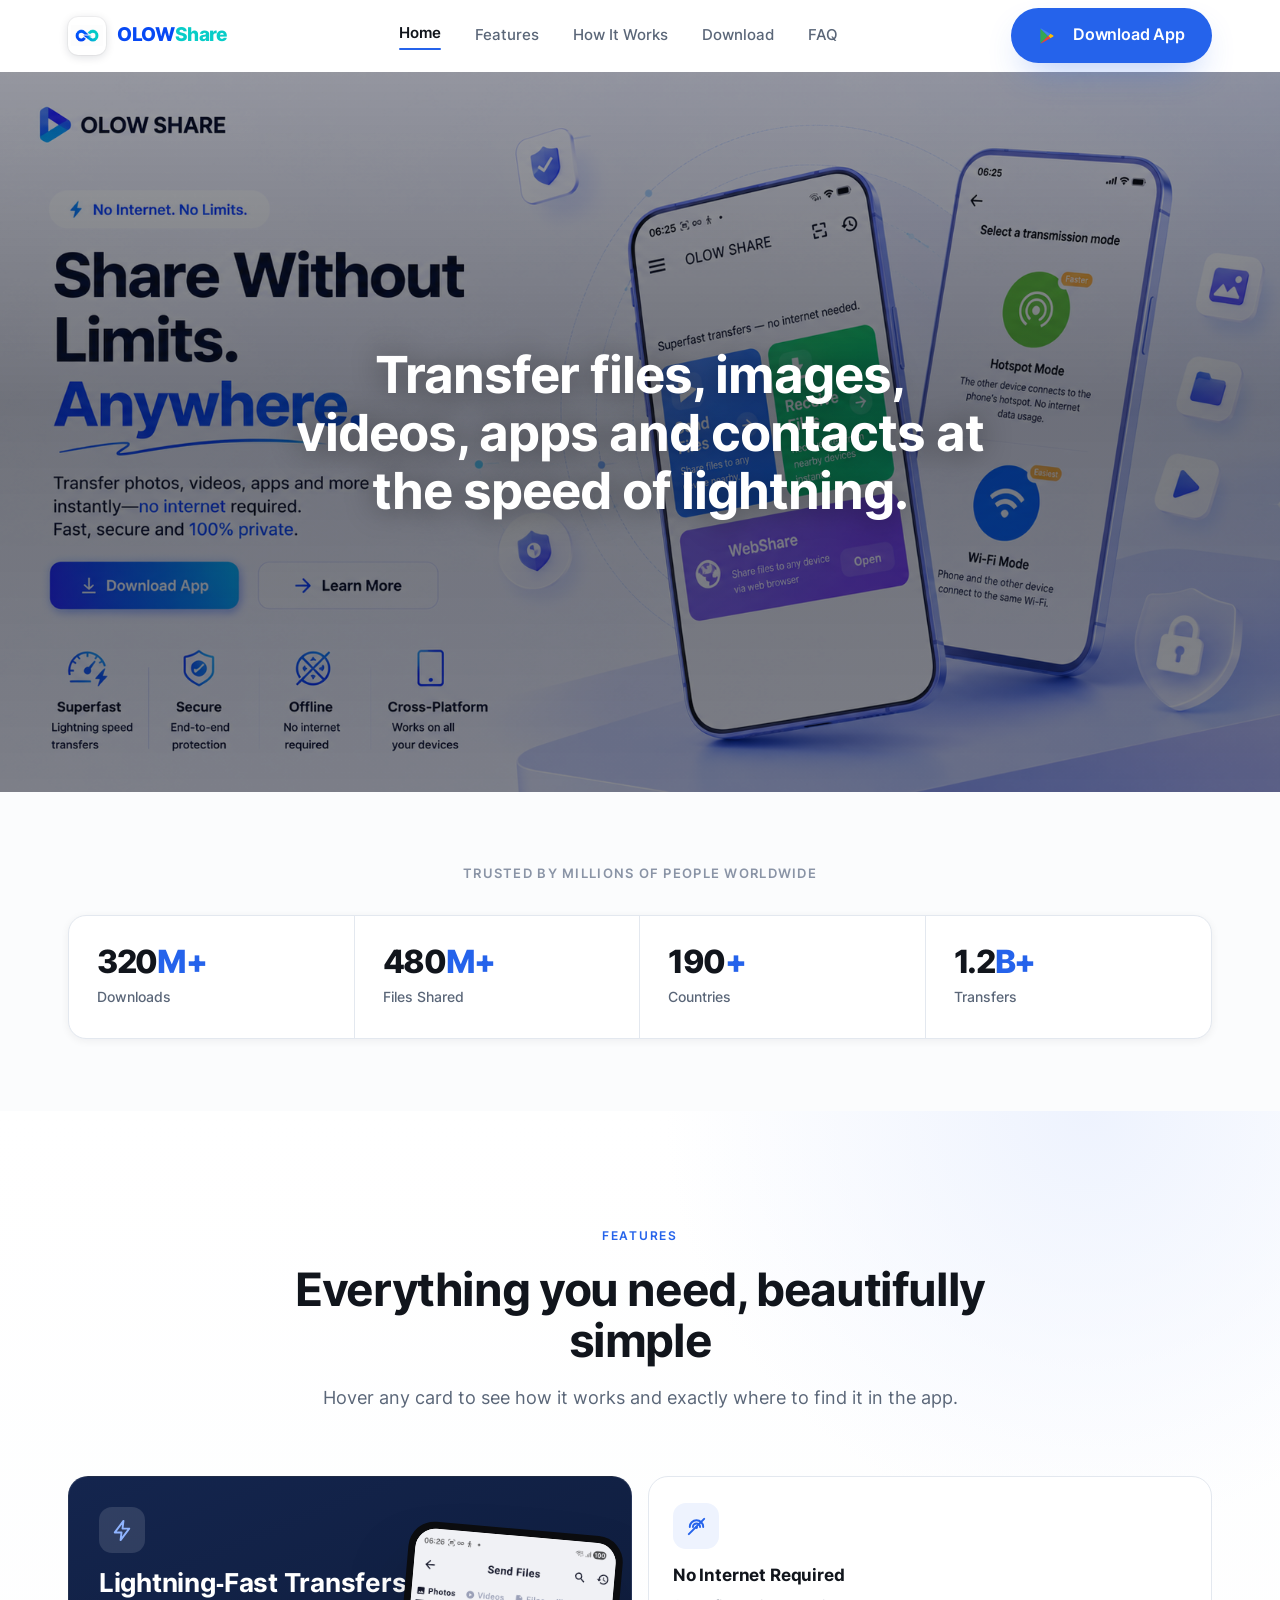
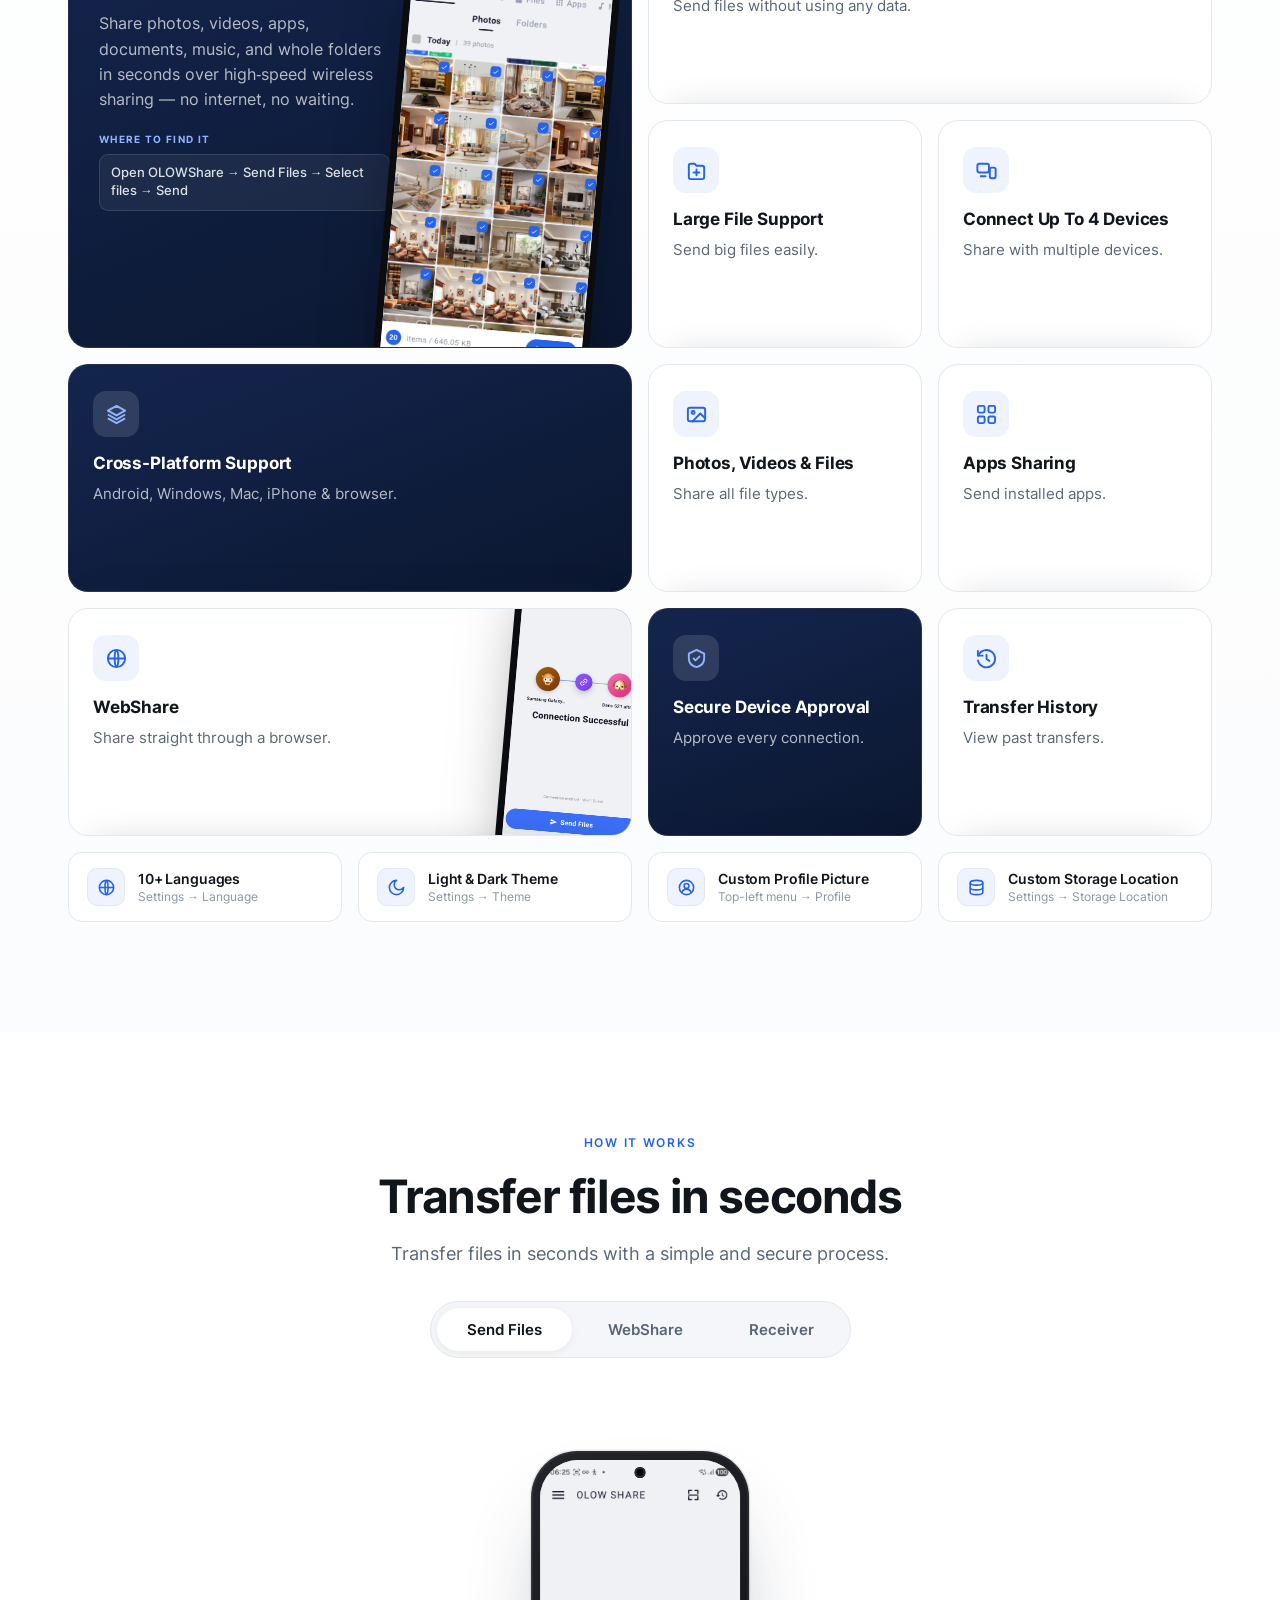
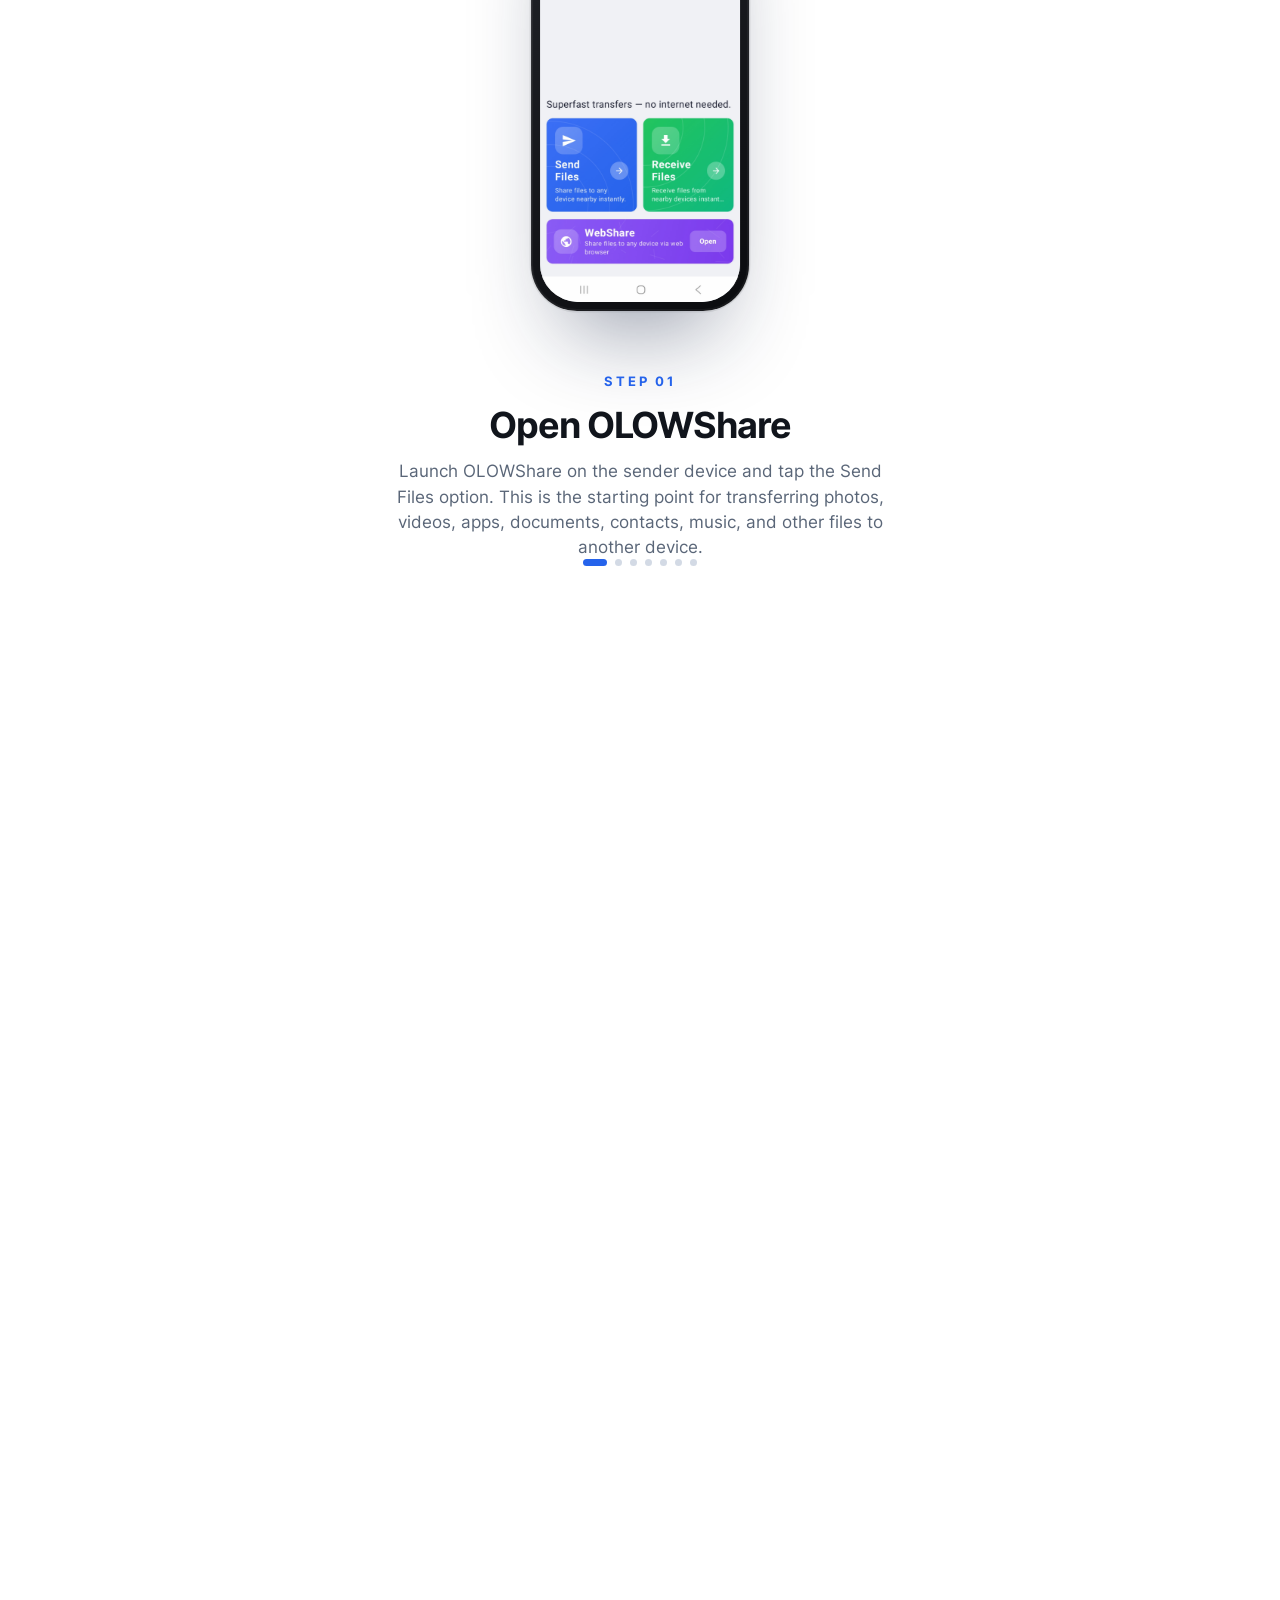
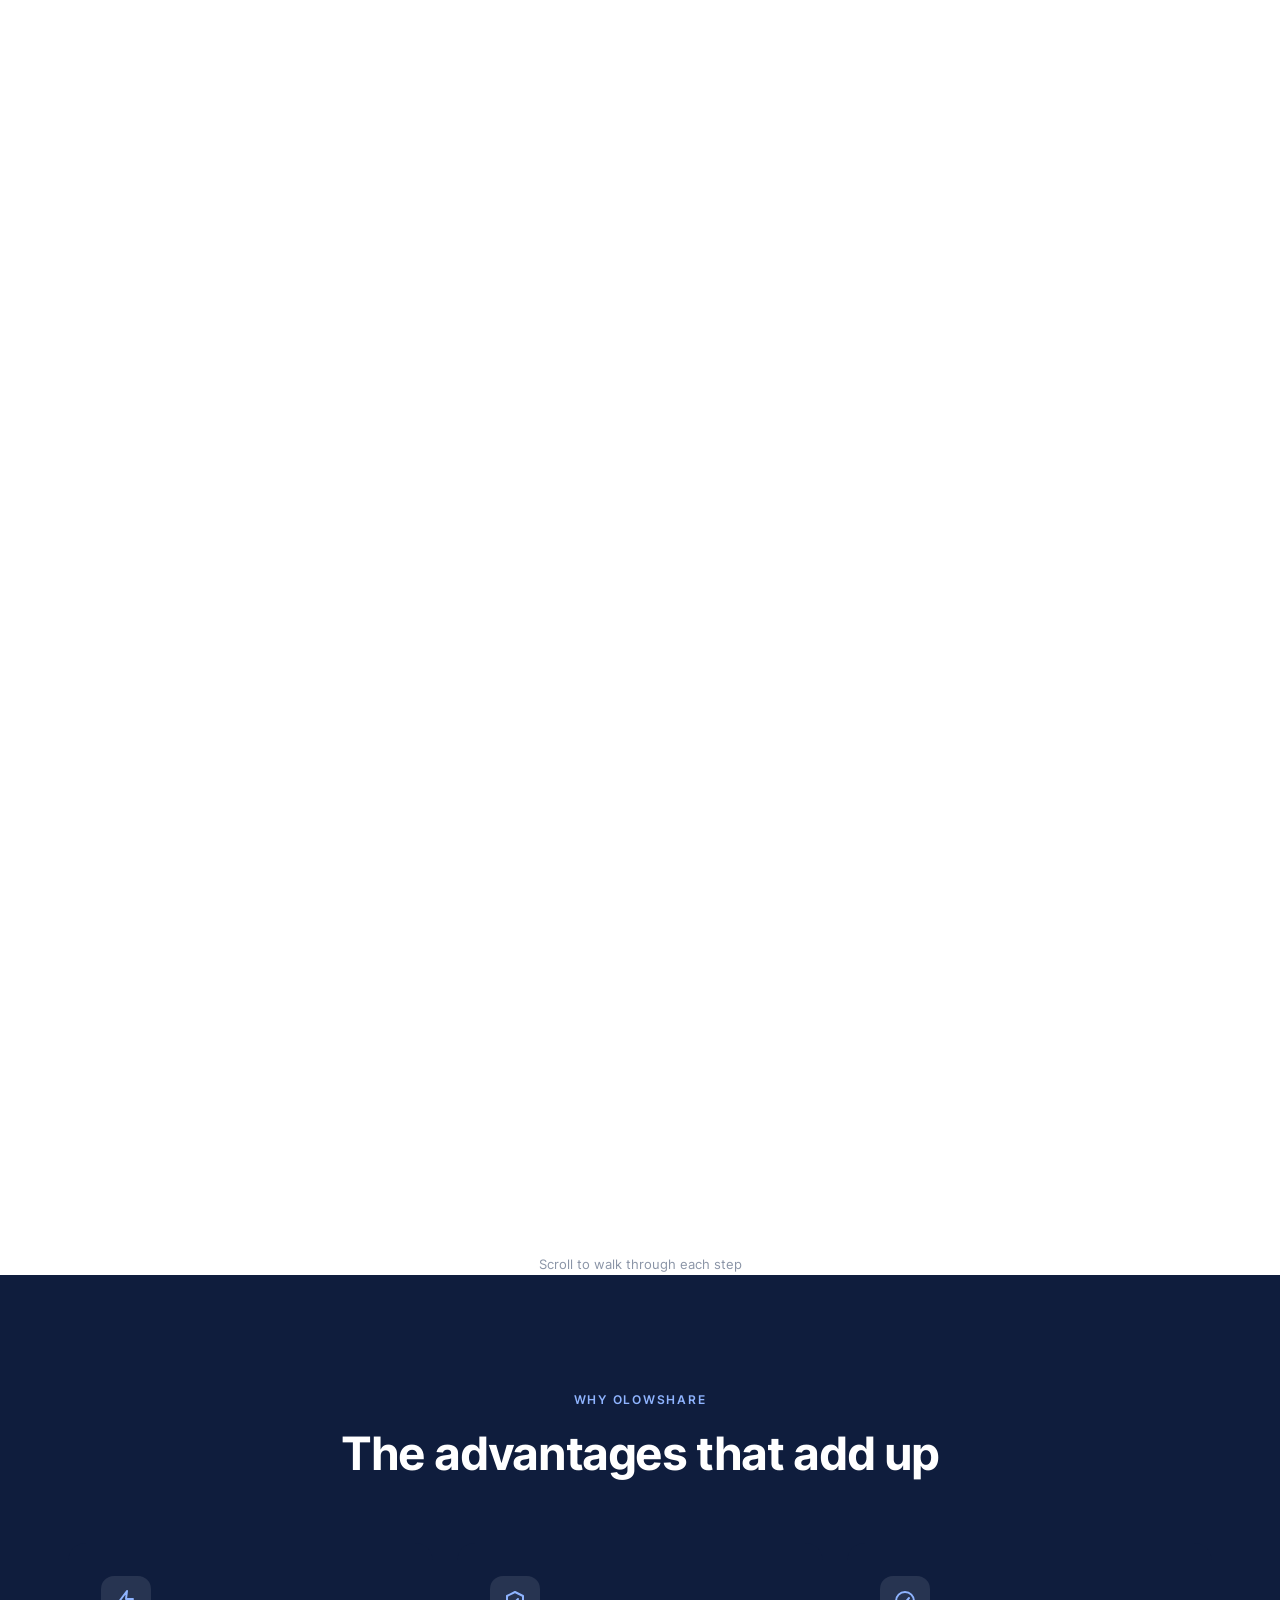
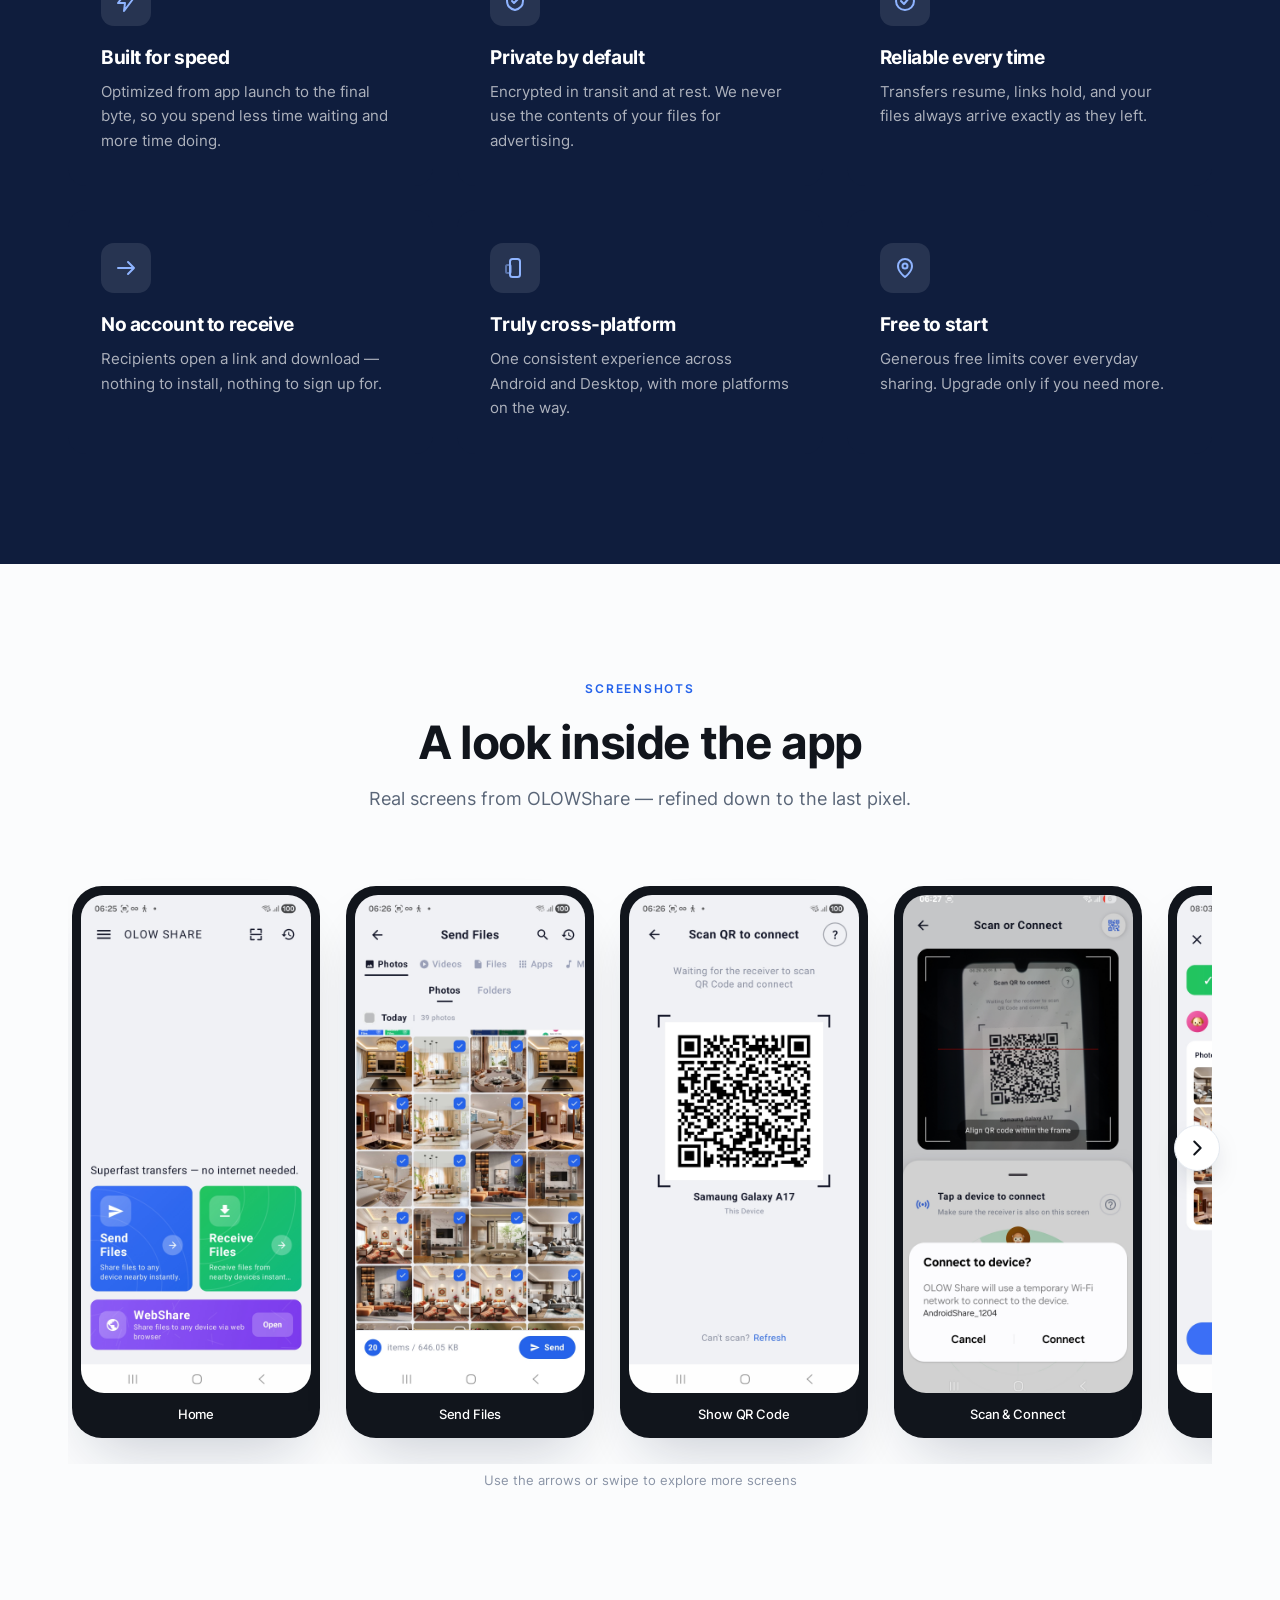
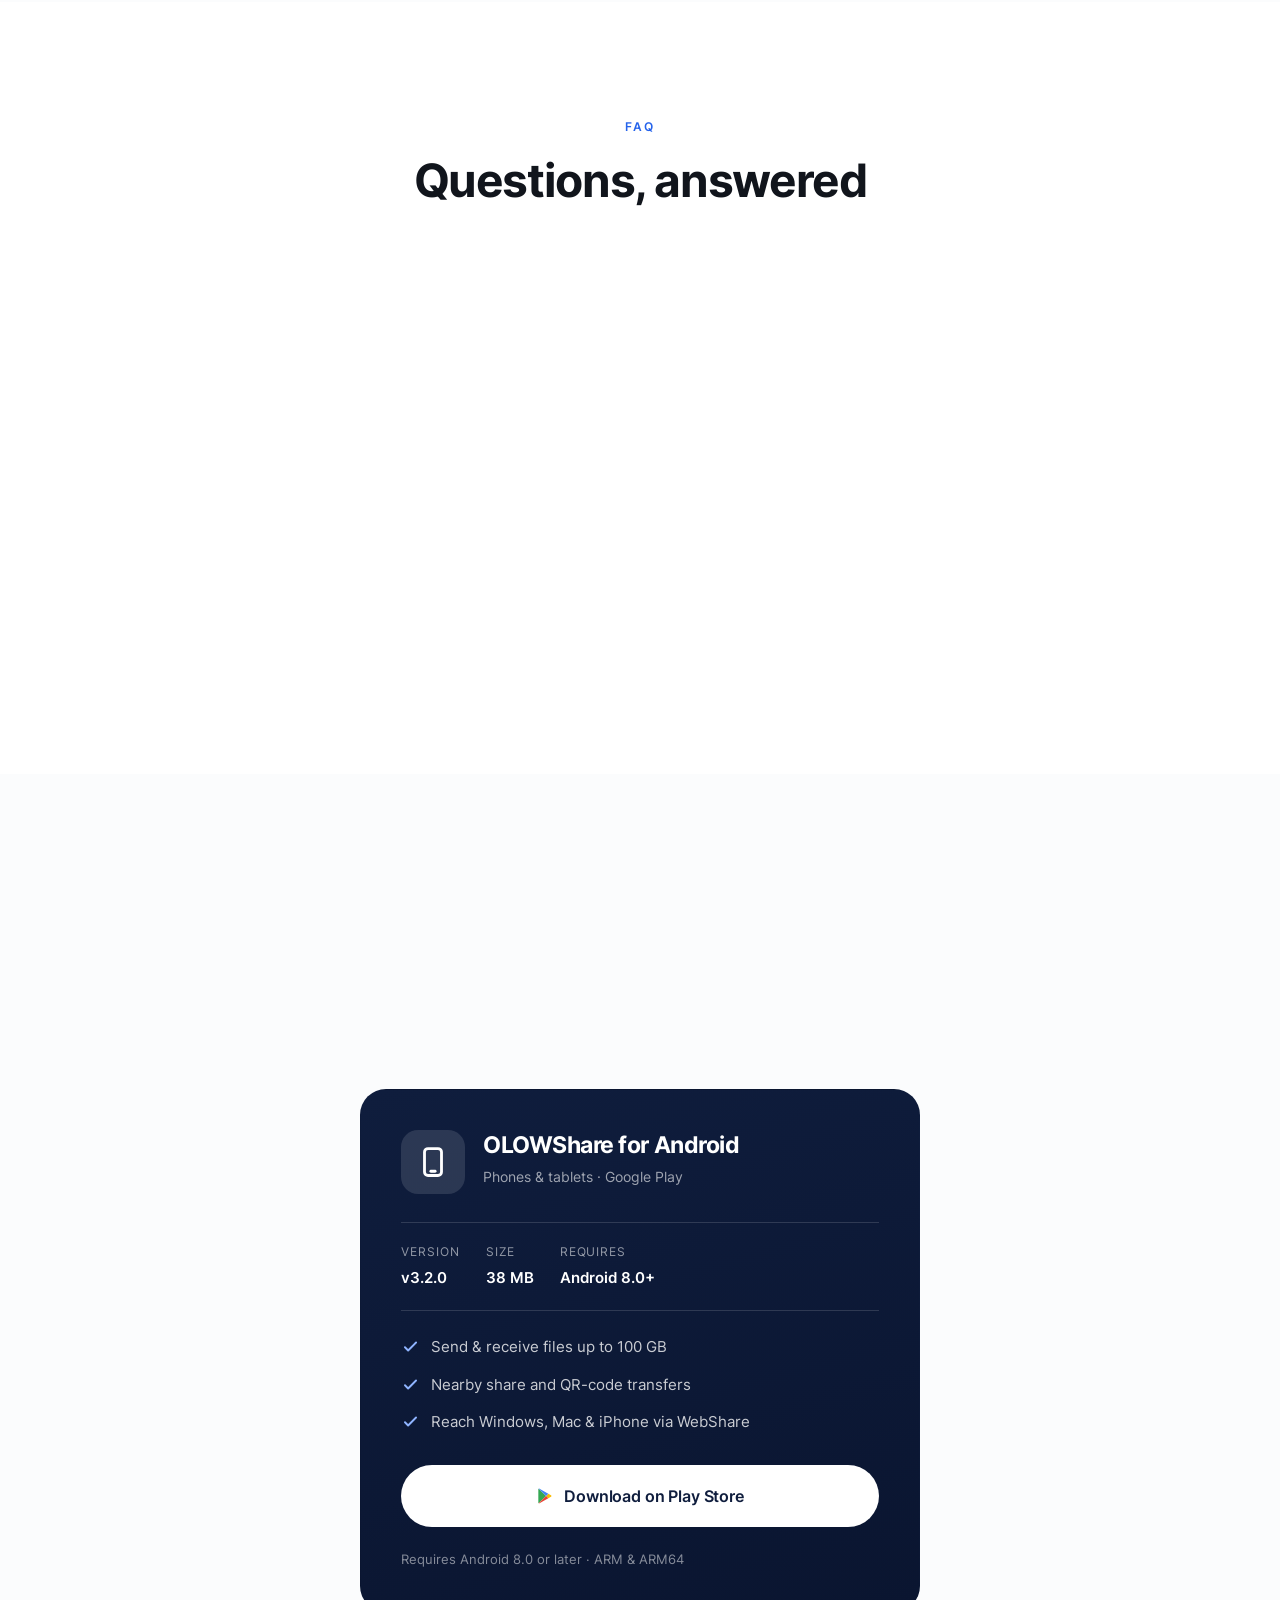
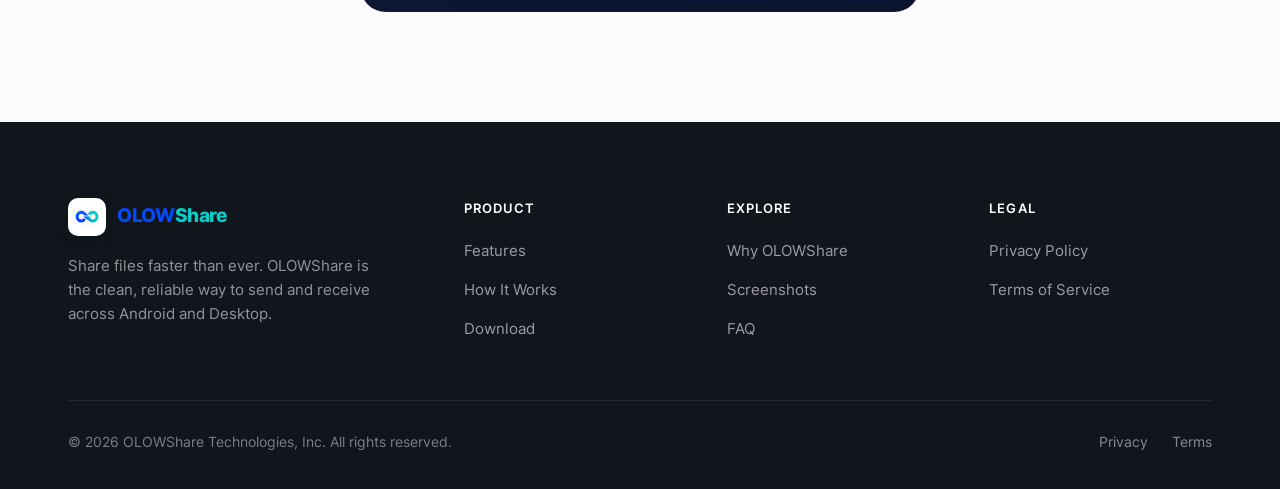
==== commit e14f9076: "Add files via upload" ====
--- a/index.html
+++ b/index.html
@@ -3,10 +3,10 @@
 <head>
   <meta charset="UTF-8" />
   <meta name="viewport" content="width=device-width, initial-scale=1.0" />
-  <title>OlowShare — Share Files Faster Than Ever</title>
-  <meta name="description" content="OlowShare lets you send, receive, and manage files across Android, Windows, Mac, and Linux with a clean, reliable, and seamless sharing experience. Download free." />
+  <title>OLOWShare — Share Files Faster Than Ever</title>
+  <meta name="description" content="OLOWShare lets you send, receive, and manage files across Android, Windows, Mac, and Linux with a clean, reliable, and seamless sharing experience. Download free." />
   <meta name="theme-color" content="#0f1d3d" />
-  <meta property="og:title" content="OlowShare — Share Files Faster Than Ever" />
+  <meta property="og:title" content="OLOWShare — Share Files Faster Than Ever" />
   <meta property="og:description" content="Send, receive, and manage files across Android and Desktop — fast, secure, and beautifully simple." />
   <meta property="og:type" content="website" />
   <meta property="og:image" content="public/images/og-cover.svg" />
@@ -17,7 +17,7 @@
   <link rel="preload" href="assets/fonts/inter-400.woff2" as="font" type="font/woff2" crossorigin />
   <style>
 /* ==========================================================================
-   Olow — Premium File Sharing
+   OLOW — Premium File Sharing
    Design System & Global Styles
    ========================================================================== */
 
@@ -1383,54 +1383,47 @@
 }
 
 /* ==========================================================================
-   ====  SCROLL-SCRUBBED VIDEO HERO  ====
-   ========================================================================== */
-.vhero { position:relative; background:#06080c; }
-.vhero-track { position:relative; height:380vh; }
-.vhero-pin { position:sticky; top:0; height:100vh; overflow:hidden; background:#06080c; }
-.vhero-video { position:absolute; inset:0; width:100%; height:100%; object-fit:cover; background:#06080c; display:block; z-index:0; }
-.vhero-canvas { position:absolute; inset:0; width:100%; height:100%; object-fit:cover; background:#06080c; display:block; z-index:1; }
-.vhero-scrim { position:absolute; inset:0; pointer-events:none; z-index:2;
-  background:linear-gradient(180deg, rgba(6,8,12,.58) 0%, rgba(6,8,12,.20) 24%, rgba(6,8,12,.12) 58%, rgba(6,8,12,.50) 100%); }
-.vhero-stage { position:absolute; inset:0; display:grid; place-items:center; text-align:center; padding:0 28px; z-index:3; }
-.vhero-text, .vhero-cta { grid-area:1 / 1; }
-.vhero-text { max-width:980px; will-change:opacity, transform; }
-.vhero-text h1 { color:#fff; font-size:clamp(2.6rem, 6.2vw, 5.2rem); letter-spacing:-.04em; line-height:1.02; text-shadow:0 2px 40px rgba(0,0,0,.4); }
-.vhero-text p { color:rgba(255,255,255,.88); font-size:clamp(1.05rem, 1.9vw, 1.45rem); margin-top:22px; font-weight:500; letter-spacing:.005em; text-shadow:0 2px 24px rgba(0,0,0,.35); }
-.vhero-cta { justify-self:center; align-self:center; display:inline-flex; align-items:center; gap:12px;
-  background:#fff; color:var(--ink); font-weight:600; font-size:1.05rem; padding:16px 30px; border-radius:var(--r-pill);
-  box-shadow:0 24px 60px -22px rgba(0,0,0,.6); opacity:0; transform:translateY(16px); pointer-events:none;
-  transition:opacity .9s var(--ease), transform .9s var(--ease); }
-.vhero-cta svg { width:22px; height:22px; }
-.vhero-cta.show { opacity:1; transform:none; pointer-events:auto; }
-.vhero-cta.show:hover { transform:translateY(-2px); box-shadow:0 30px 70px -24px rgba(0,0,0,.7); }
-/* scroll hint */
-.vhero-hint { position:absolute; left:50%; bottom:32px; transform:translateX(-50%); width:25px; height:40px;
-  border:2px solid rgba(255,255,255,.5); border-radius:13px; display:flex; justify-content:center; padding-top:7px; z-index:3; transition:opacity .5s var(--ease); }
-.vhero-hint span { width:4px; height:8px; border-radius:2px; background:rgba(255,255,255,.85); animation:vhint 1.7s ease-in-out infinite; }
-@keyframes vhint { 0%{ transform:translateY(0); opacity:1; } 55%{ transform:translateY(11px); opacity:0; } 100%{ transform:translateY(0); opacity:0; } }
-
-/* transparent, light nav while over the video hero (overrides .scrolled) */
-.nav.over-hero { background:transparent !important; backdrop-filter:none; -webkit-backdrop-filter:none; border-bottom-color:transparent; box-shadow:none; }
-.nav.over-hero .brand { color:#fff; }
-.nav.over-hero .nav-links a { color:rgba(255,255,255,.82); }
-.nav.over-hero .nav-links a:hover { color:#fff; background:rgba(255,255,255,.12); }
-.nav.over-hero .nav-links a.current { color:#fff; }
-.nav.over-hero .nav-links a.current::after { background:#fff; }
-.nav.over-hero .nav-toggle span, .nav.over-hero .nav-toggle span::before, .nav.over-hero .nav-toggle span::after { background:#fff; }
-
-@media (max-width: 820px) {
-  .vhero-track { height:340vh; }
-  .vhero-text h1 { font-size:clamp(2.2rem, 9vw, 3.2rem); }
-}
-/* When the screen is more portrait than the 16:9 video, show the WHOLE frame
-   (letterboxed on the dark hero) instead of cropping it — the full story stays visible
-   on iPhone, Samsung, small/large Android, and tablets. */
-@media (max-aspect-ratio: 4/3) {
-  .vhero-video, .vhero-canvas { object-fit: contain; }
-  /* stronger top/bottom scrim so the centered headline + CTA read over the band */
-  .vhero-scrim { background:linear-gradient(180deg, rgba(6,8,12,.72) 0%, rgba(6,8,12,.3) 30%, rgba(6,8,12,.3) 62%, rgba(6,8,12,.72) 100%); }
-}
+   ====  HERO (clean, light) + brand wordmark + screenshot arrows  ====
+   ========================================================================== */
+/* Single static hero image (herosection1), shown in full — never cropped or zoomed.
+   TRUE full-bleed: the section spans the whole viewport width and sits BELOW the fixed
+   header (margin-top:var(--nav-h)) so the logo/navbar never overlap it. The box matches
+   the image aspect ratio (no max-height cap) so the image reaches both edges with no
+   side gutters and no cropping. A dim veil + centered headline fade out on a small scroll. */
+.hero { position:relative; width:100%; margin-top:var(--nav-h); overflow:hidden; background:#eef2f7;
+  aspect-ratio:1672 / 941; }
+.hero-img { position:absolute; inset:0; width:100%; height:100%; object-fit:cover; object-position:center; display:block; }
+.hero-veil { position:absolute; inset:0; pointer-events:none; will-change:opacity;
+  background:linear-gradient(180deg, rgba(8,12,22,.40) 0%, rgba(8,12,22,.56) 46%, rgba(8,12,22,.50) 100%); }
+.hero-caption { position:absolute; inset:0; display:grid; place-items:center; padding:0 7vw; text-align:center;
+  pointer-events:none; will-change:opacity, transform; }
+.hero-caption p { margin:0; color:#fff; font-weight:700; letter-spacing:-.02em; line-height:1.14;
+  font-size:clamp(1.5rem, 4vw, 3.4rem); max-width:20ch; text-shadow:0 2px 30px rgba(0,0,0,.45); }
+
+/* brand wordmark — OLOW (blue) + Share (teal) */
+.wm { font-weight:800; letter-spacing:-.02em; }
+.wm-o { color:#0749F4; }
+.wm-s { color:#08CDC8; }
+
+/* Play Store icon inside nav buttons */
+.pstore-ico { width:18px; height:18px; vertical-align:-3px; flex:none; }
+.btn .pstore-ico { margin-right:7px; }
+
+/* Screenshots: horizontal scroller with arrow controls */
+.shots-wrap { position:relative; }
+.shots-arrow { position:absolute; top:46%; transform:translateY(-50%); z-index:5;
+  width:46px; height:46px; border-radius:50%; background:#fff; border:1px solid var(--line);
+  box-shadow:0 12px 30px -12px rgba(16,24,40,.4); display:grid; place-items:center; color:var(--ink);
+  cursor:pointer; transition:transform .2s var(--ease), box-shadow .2s var(--ease), opacity .25s; }
+.shots-arrow:hover { transform:translateY(-50%) scale(1.07); box-shadow:0 16px 36px -14px rgba(16,24,40,.5); color:var(--blue); }
+.shots-arrow svg { width:22px; height:22px; }
+.shots-arrow.prev { left:-8px; }
+.shots-arrow.next { right:-8px; }
+.shots-arrow[disabled] { opacity:0; pointer-events:none; }
+@media (max-width:640px){ .shots-arrow { display:none; } }
+
+/* clickable How-It-Works progress dots */
+.hiw-dots i { cursor:pointer; pointer-events:auto; }
 
 /* ==========================================================================
    ====  PREMIUM FEATURE BENTO — layered, mixed sizes, screenshots, drawer  ====
@@ -1534,9 +1527,9 @@
   <!-- ===================== NAV ===================== -->
   <header class="nav" id="nav">
     <div class="nav-inner">
-      <a href="#home" class="brand" aria-label="OlowShare home">
-        <span class="brand-mark"><img src="public/icons/logo.png" alt="OlowShare logo" /></span>
-        OlowShare
+      <a href="#home" class="brand" aria-label="OLOWShare home">
+        <span class="brand-mark"><img src="public/icons/logo.png" alt="OLOWShare logo" /></span>
+        <span class="wm"><span class="wm-o">OLOW</span><span class="wm-s">Share</span></span>
       </a>
       <nav class="nav-links" aria-label="Primary">
         <a href="#home">Home</a>
@@ -1544,10 +1537,9 @@
         <a href="#how">How It Works</a>
         <a href="#download">Download</a>
         <a href="#faq">FAQ</a>
-        <a href="#contact">Contact</a>
       </nav>
       <div class="nav-cta">
-        <a href="#download" class="btn btn-primary btn-desktop">Download App</a>
+        <a href="#download" class="btn btn-primary btn-desktop"><svg class="pstore-ico" viewBox="0 0 24 24" fill="none" aria-hidden="true"><path d="M3.6 2.3 13.4 12 3.6 21.7c-.3-.2-.5-.6-.5-1.1V3.4c0-.5.2-.9.5-1.1Z" fill="#34A853"/><path d="m13.4 12 3-3 3.6 2c.7.4.7 1.6 0 2l-3.6 2-3-3Z" fill="#FBBC04"/><path d="M3.6 2.3c.3-.2.7-.2 1.1 0L16.4 9l-3 3-9.8-9.7Z" fill="#4285F4"/><path d="m13.4 12 3 3L4.7 21.7c-.4.2-.8.2-1.1 0L13.4 12Z" fill="#EA4335"/></svg>Download App</a>
         <button class="nav-toggle" aria-label="Toggle menu" aria-expanded="false"><span></span></button>
       </div>
     </div>
@@ -1557,30 +1549,16 @@
     <a href="#features">Features</a>
     <a href="#how">How It Works</a>
     <a href="#faq">FAQ</a>
-    <a href="#contact">Contact</a>
-    <a href="#download" class="btn btn-primary btn-block">Download App</a>
+    <a href="#download" class="btn btn-primary btn-block"><svg class="pstore-ico" viewBox="0 0 24 24" fill="none" aria-hidden="true"><path d="M3.6 2.3 13.4 12 3.6 21.7c-.3-.2-.5-.6-.5-1.1V3.4c0-.5.2-.9.5-1.1Z" fill="#34A853"/><path d="m13.4 12 3-3 3.6 2c.7.4.7 1.6 0 2l-3.6 2-3-3Z" fill="#FBBC04"/><path d="M3.6 2.3c.3-.2.7-.2 1.1 0L16.4 9l-3 3-9.8-9.7Z" fill="#4285F4"/><path d="m13.4 12 3 3L4.7 21.7c-.4.2-.8.2-1.1 0L13.4 12Z" fill="#EA4335"/></svg>Download App</a>
   </div>
 
   <main>
     <!-- ===================== 1. HERO ===================== -->
-    <section class="vhero anchor" id="home">
-      <div class="vhero-track" id="vheroTrack">
-        <div class="vhero-pin">
-          <video class="vhero-video" id="vheroVideo" src="public/herosection/herosection.mp4" muted playsinline preload="auto" aria-hidden="true"></video>
-          <canvas class="vhero-canvas" id="vheroCanvas" aria-hidden="true"></canvas>
-          <div class="vhero-scrim"></div>
-          <div class="vhero-stage">
-            <div class="vhero-text" id="vheroText">
-              <h1>Break Free From File Sharing Limits</h1>
-              <p>Photos. Videos. Apps. Music. Documents. Instantly.</p>
-            </div>
-            <a class="vhero-cta" id="vheroCta" href="https://play.google.com/store/apps/details?id=your.app.id" target="_blank" rel="noopener">
-              <svg viewBox="0 0 24 24" fill="none"><path d="M3.6 2.3 13.4 12 3.6 21.7c-.3-.2-.5-.6-.5-1.1V3.4c0-.5.2-.9.5-1.1Z" fill="#34A853"/><path d="m13.4 12 3-3 3.6 2c.7.4.7 1.6 0 2l-3.6 2-3-3Z" fill="#FBBC04"/><path d="M3.6 2.3c.3-.2.7-.2 1.1 0L16.4 9l-3 3-9.8-9.7Z" fill="#4285F4"/><path d="m13.4 12 3 3L4.7 21.7c-.4.2-.8.2-1.1 0L13.4 12Z" fill="#EA4335"/></svg>
-              Download on Google Play
-            </a>
-          </div>
-          <div class="vhero-hint" id="vheroHint" aria-hidden="true"><span></span></div>
-        </div>
+    <section class="hero anchor" id="home" aria-label="OLOWShare">
+      <img class="hero-img" src="public/herosection/herosection1.png" alt="Share without limits — fast, secure, and private file sharing" decoding="async" fetchpriority="high" />
+      <div class="hero-veil" id="heroVeil"></div>
+      <div class="hero-caption" id="heroCaption">
+        <p>Transfer files, images, videos, apps and contacts at the speed of lightning.</p>
       </div>
     </section>
 
@@ -1612,72 +1590,72 @@
             <div class="fc-icon"><svg viewBox="0 0 24 24" fill="none"><path d="M13 2 4 14h7l-1 8 9-12h-7l1-8Z" stroke="currentColor" stroke-width="2" stroke-linejoin="round"/></svg></div>
             <h3 class="fc-title">Lightning&#8209;Fast Transfers</h3>
             <p class="fc-lead">Share photos, videos, apps, documents, music, and whole folders in seconds over high&#8209;speed wireless sharing — no internet, no waiting.</p>
-            <div class="fc-where"><span class="fcw-label">Where to find it</span><span class="fcw-path">Open OlowShare → Send Files → Select files → Send</span></div>
-            <div class="fc-shot"><div class="scr"><img src="public/features/share-photos.jpg" alt="Selecting files to send in OlowShare" loading="lazy" /></div></div>
+            <div class="fc-where"><span class="fcw-label">Where to find it</span><span class="fcw-path">Open OLOWShare → Send Files → Select files → Send</span></div>
+            <div class="fc-shot"><div class="scr"><img src="public/features/share-photos.jpg" alt="Selecting files to send in OLOWShare" loading="lazy" /></div></div>
           </article>
           <!-- No Internet (wide) -->
           <article class="feat-card fb-w2" tabindex="0">
             <div class="fc-icon"><svg viewBox="0 0 24 24" fill="none"><path d="M5 12.5a7 7 0 0 1 14 0" stroke="currentColor" stroke-width="2" stroke-linecap="round"/><path d="M8.3 12.5a3.7 3.7 0 0 1 7.4 0" stroke="currentColor" stroke-width="2" stroke-linecap="round"/><circle cx="12" cy="13" r="1.5" fill="currentColor"/><path d="m4 20 16-16" stroke="currentColor" stroke-width="2" stroke-linecap="round"/></svg></div>
             <h3 class="fc-title">No Internet Required</h3>
             <p class="fc-short">Send files without using any data.</p>
-            <div class="fc-drawer"><p class="fc-desc">Use OlowShare to transfer files directly between nearby devices without needing mobile data or an internet connection.</p><div class="fc-where"><span class="fcw-label">Where to find it</span><span class="fcw-path">Use Send Files or WebShare Hotspot Mode</span></div></div>
+            <div class="fc-drawer"><p class="fc-desc">Use OLOWShare to transfer files directly between nearby devices without needing mobile data or an internet connection.</p><div class="fc-where"><span class="fcw-label">Where to find it</span><span class="fcw-path">Use Send Files or WebShare Hotspot Mode</span></div></div>
           </article>
           <!-- Large File -->
           <article class="feat-card" tabindex="0">
             <div class="fc-icon"><svg viewBox="0 0 24 24" fill="none"><path d="M4 7v12a2 2 0 0 0 2 2h12a2 2 0 0 0 2-2V9a2 2 0 0 0-2-2h-6l-2-2H6a2 2 0 0 0-2 2Z" stroke="currentColor" stroke-width="2" stroke-linejoin="round"/><path d="M12 11v6m-3-3h6" stroke="currentColor" stroke-width="2" stroke-linecap="round"/></svg></div>
             <h3 class="fc-title">Large File Support</h3>
             <p class="fc-short">Send big files easily.</p>
-            <div class="fc-drawer"><p class="fc-desc">Share large videos, folders, documents, and media files without compression or complicated upload limits.</p><div class="fc-where"><span class="fcw-label">Where to find it</span><span class="fcw-path">Open OlowShare → Send Files → Select any large file → Send</span></div></div>
+            <div class="fc-drawer"><p class="fc-desc">Share large videos, folders, documents, and media files without compression or complicated upload limits.</p><div class="fc-where"><span class="fcw-label">Where to find it</span><span class="fcw-path">Open OLOWShare → Send Files → Select any large file → Send</span></div></div>
           </article>
           <!-- Connect 4 -->
           <article class="feat-card" tabindex="0">
             <div class="fc-icon"><svg viewBox="0 0 24 24" fill="none"><rect x="2.5" y="5" width="12" height="9" rx="2" stroke="currentColor" stroke-width="2"/><rect x="15.5" y="9" width="6" height="11" rx="1.8" stroke="currentColor" stroke-width="2"/><path d="M6 18h5" stroke="currentColor" stroke-width="2" stroke-linecap="round"/></svg></div>
             <h3 class="fc-title">Connect Up To 4 Devices</h3>
             <p class="fc-short">Share with multiple devices.</p>
-            <div class="fc-drawer"><p class="fc-desc">Connect up to 4 devices at the same time and transfer files across multiple phones, tablets, or computers in one session.</p><div class="fc-where"><span class="fcw-label">Where to find it</span><span class="fcw-path">Open OlowShare → WebShare → Connected Devices</span></div></div>
+            <div class="fc-drawer"><p class="fc-desc">Connect up to 4 devices at the same time and transfer files across multiple phones, tablets, or computers in one session.</p><div class="fc-where"><span class="fcw-label">Where to find it</span><span class="fcw-path">Open OLOWShare → WebShare → Connected Devices</span></div></div>
           </article>
           <!-- Cross-Platform (dark wide) -->
           <article class="feat-card dark fb-w2" tabindex="0">
             <div class="fc-icon"><svg viewBox="0 0 24 24" fill="none"><path d="m12 3 9 5-9 5-9-5 9-5Z" stroke="currentColor" stroke-width="2" stroke-linejoin="round"/><path d="m3 12 9 5 9-5M3 16l9 5 9-5" stroke="currentColor" stroke-width="2" stroke-linejoin="round"/></svg></div>
             <h3 class="fc-title">Cross-Platform Support</h3>
             <p class="fc-short">Android, Windows, Mac, iPhone &amp; browser.</p>
-            <div class="fc-drawer"><p class="fc-desc">Share between Android phones, Windows computers, iPhones, tablets, and browsers using OlowShare WebShare.</p><div class="fc-where"><span class="fcw-label">Where to find it</span><span class="fcw-path">Open OlowShare → WebShare → WiFi Mode or Hotspot Mode</span></div></div>
+            <div class="fc-drawer"><p class="fc-desc">Share between Android phones, Windows computers, iPhones, tablets, and browsers using OLOWShare WebShare.</p><div class="fc-where"><span class="fcw-label">Where to find it</span><span class="fcw-path">Open OLOWShare → WebShare → WiFi Mode or Hotspot Mode</span></div></div>
           </article>
           <!-- Photos/Videos -->
           <article class="feat-card" tabindex="0">
             <div class="fc-icon"><svg viewBox="0 0 24 24" fill="none"><rect x="3" y="5" width="18" height="14" rx="2" stroke="currentColor" stroke-width="2"/><circle cx="8.5" cy="10" r="1.6" stroke="currentColor" stroke-width="2"/><path d="m21 16-5-5L7 20" stroke="currentColor" stroke-width="2" stroke-linejoin="round"/></svg></div>
             <h3 class="fc-title">Photos, Videos &amp; Files</h3>
             <p class="fc-short">Share all file types.</p>
-            <div class="fc-drawer"><p class="fc-desc">Send photos, videos, music, documents, folders, contacts, and more from one clean file selection experience.</p><div class="fc-where"><span class="fcw-label">Where to find it</span><span class="fcw-path">Open OlowShare → Send Files → Scroll through file categories</span></div></div>
+            <div class="fc-drawer"><p class="fc-desc">Send photos, videos, music, documents, folders, contacts, and more from one clean file selection experience.</p><div class="fc-where"><span class="fcw-label">Where to find it</span><span class="fcw-path">Open OLOWShare → Send Files → Scroll through file categories</span></div></div>
           </article>
           <!-- Apps -->
           <article class="feat-card" tabindex="0">
             <div class="fc-icon"><svg viewBox="0 0 24 24" fill="none"><rect x="3" y="3" width="7" height="7" rx="1.6" stroke="currentColor" stroke-width="2"/><rect x="14" y="3" width="7" height="7" rx="1.6" stroke="currentColor" stroke-width="2"/><rect x="3" y="14" width="7" height="7" rx="1.6" stroke="currentColor" stroke-width="2"/><rect x="14" y="14" width="7" height="7" rx="1.6" stroke="currentColor" stroke-width="2"/></svg></div>
             <h3 class="fc-title">Apps Sharing</h3>
             <p class="fc-short">Send installed apps.</p>
-            <div class="fc-drawer"><p class="fc-desc">Share installed Android apps directly from your phone without searching for them again.</p><div class="fc-where"><span class="fcw-label">Where to find it</span><span class="fcw-path">Open OlowShare → Send Files → Scroll right in the category navigation → Apps</span></div></div>
+            <div class="fc-drawer"><p class="fc-desc">Share installed Android apps directly from your phone without searching for them again.</p><div class="fc-where"><span class="fcw-label">Where to find it</span><span class="fcw-path">Open OLOWShare → Send Files → Scroll right in the category navigation → Apps</span></div></div>
           </article>
           <!-- WebShare (wide + screenshot) -->
           <article class="feat-card fb-w2" tabindex="0">
             <div class="fc-icon"><svg viewBox="0 0 24 24" fill="none"><circle cx="12" cy="12" r="9" stroke="currentColor" stroke-width="2"/><path d="M3 12h18" stroke="currentColor" stroke-width="2"/><path d="M12 3c2.6 2.7 2.6 15 0 18M12 3c-2.6 2.7-2.6 15 0 18" stroke="currentColor" stroke-width="2"/></svg></div>
             <h3 class="fc-title">WebShare</h3>
             <p class="fc-short">Share straight through a browser.</p>
-            <div class="fc-shot"><div class="scr"><img src="public/features/connected.jpg" alt="Devices connected in OlowShare" loading="lazy" /></div></div>
-            <div class="fc-drawer"><p class="fc-desc">Use a browser to connect your phone with Windows, iPhone, tablet, or desktop devices and transfer files easily.</p><div class="fc-where"><span class="fcw-label">Where to find it</span><span class="fcw-path">Open OlowShare → WebShare → Choose WiFi Mode or Hotspot Mode</span></div></div>
+            <div class="fc-shot"><div class="scr"><img src="public/features/connected.jpg" alt="Devices connected in OLOWShare" loading="lazy" /></div></div>
+            <div class="fc-drawer"><p class="fc-desc">Use a browser to connect your phone with Windows, iPhone, tablet, or desktop devices and transfer files easily.</p><div class="fc-where"><span class="fcw-label">Where to find it</span><span class="fcw-path">Open OLOWShare → WebShare → Choose WiFi Mode or Hotspot Mode</span></div></div>
           </article>
           <!-- Secure (dark) -->
           <article class="feat-card dark" tabindex="0">
             <div class="fc-icon"><svg viewBox="0 0 24 24" fill="none"><path d="m12 3 8 4v5c0 4.5-3.2 7.8-8 9-4.8-1.2-8-4.5-8-9V7l8-4Z" stroke="currentColor" stroke-width="2" stroke-linejoin="round"/><path d="m9 12 2 2 4-4" stroke="currentColor" stroke-width="2" stroke-linecap="round" stroke-linejoin="round"/></svg></div>
             <h3 class="fc-title">Secure Device Approval</h3>
             <p class="fc-short">Approve every connection.</p>
-            <div class="fc-drawer"><p class="fc-desc">OlowShare gives you control over which devices can connect, helping keep file transfers safe and intentional.</p><div class="fc-where"><span class="fcw-label">Where to find it</span><span class="fcw-path">Open OlowShare → Top-left menu → Settings → File Access</span></div></div>
+            <div class="fc-drawer"><p class="fc-desc">OLOWShare gives you control over which devices can connect, helping keep file transfers safe and intentional.</p><div class="fc-where"><span class="fcw-label">Where to find it</span><span class="fcw-path">Open OLOWShare → Top-left menu → Settings → File Access</span></div></div>
           </article>
           <!-- History -->
           <article class="feat-card" tabindex="0">
             <div class="fc-icon"><svg viewBox="0 0 24 24" fill="none"><path d="M3.5 9a9 9 0 1 1-.4 5" stroke="currentColor" stroke-width="2" stroke-linecap="round"/><path d="M3 4v5h5" stroke="currentColor" stroke-width="2" stroke-linecap="round" stroke-linejoin="round"/><path d="M12 8v4.5l3 2" stroke="currentColor" stroke-width="2" stroke-linecap="round" stroke-linejoin="round"/></svg></div>
             <h3 class="fc-title">Transfer History</h3>
             <p class="fc-short">View past transfers.</p>
-            <div class="fc-drawer"><p class="fc-desc">Quickly check previous files you sent or received so you can keep track of your sharing activity.</p><div class="fc-where"><span class="fcw-label">Where to find it</span><span class="fcw-path">Open OlowShare → Main screen → Top-right history icon</span></div></div>
+            <div class="fc-drawer"><p class="fc-desc">Quickly check previous files you sent or received so you can keep track of your sharing activity.</p><div class="fc-where"><span class="fcw-label">Where to find it</span><span class="fcw-path">Open OLOWShare → Main screen → Top-right history icon</span></div></div>
           </article>
         </div>
 
@@ -1728,10 +1706,10 @@
               <div class="hiw-device on" id="hiwDevice">
                 <div class="dev-frame">
                   <div class="dev-screen">
-                    <img class="on" src="public/how-it-works/send-files/1-open.jpg" alt="Open OlowShare on the sender phone" />
+                    <img class="on" src="public/how-it-works/send-files/1-open.jpg" alt="Open OLOWShare on the sender phone" />
                     <img src="public/how-it-works/send-files/2-select.jpg" alt="Select files to share" />
                     <img src="public/how-it-works/send-files/3-qr.jpg" alt="Secure QR code generated" />
-                    <img src="public/how-it-works/send-files/4-receiver-open.jpg" alt="Open OlowShare on the receiving phone" />
+                    <img src="public/how-it-works/send-files/4-receiver-open.jpg" alt="Open OLOWShare on the receiving phone" />
                     <img src="public/how-it-works/send-files/5-scan.jpg" alt="Scan the QR code to connect" />
                     <img src="public/how-it-works/send-files/6-sent.jpg" alt="Files sent successfully" />
                     <img src="public/how-it-works/send-files/7-received.jpg" alt="Files received successfully" />
@@ -1739,12 +1717,12 @@
                 </div>
               </div>
               <div class="hiw-steps">
-                <div class="hiw-step on" data-dir="0" data-side="center"><span class="hiw-num">STEP 01</span><h3>Open OlowShare</h3><p>Launch OlowShare on the sender device and tap the Send Files option. This is the starting point for transferring photos, videos, apps, documents, contacts, music, and other files to another device.</p></div>
-                <div class="hiw-step" data-dir="1" data-side="left"><span class="hiw-num">STEP 02</span><h3>Select Files</h3><p>Browse your device and choose everything you want to share. OlowShare allows you to quickly select multiple files at once, making it easy to transfer large collections in a single session.</p></div>
-                <div class="hiw-step" data-dir="-1" data-side="right"><span class="hiw-num">STEP 03</span><h3>Generate QR Code</h3><p>Once your files are selected, OlowShare instantly generates a secure QR code. This QR code creates a fast connection between devices without requiring complicated setup steps.</p></div>
-                <div class="hiw-step" data-dir="1" data-side="left"><span class="hiw-num">STEP 04</span><h3>Open Receiver Device</h3><p>On the receiving device, open OlowShare and choose the option to receive files. The receiver is now ready to establish a connection with the sender device.</p></div>
+                <div class="hiw-step on" data-dir="0" data-side="center"><span class="hiw-num">STEP 01</span><h3>Open OLOWShare</h3><p>Launch OLOWShare on the sender device and tap the Send Files option. This is the starting point for transferring photos, videos, apps, documents, contacts, music, and other files to another device.</p></div>
+                <div class="hiw-step" data-dir="1" data-side="left"><span class="hiw-num">STEP 02</span><h3>Select Files</h3><p>Browse your device and choose everything you want to share. OLOWShare allows you to quickly select multiple files at once, making it easy to transfer large collections in a single session.</p></div>
+                <div class="hiw-step" data-dir="-1" data-side="right"><span class="hiw-num">STEP 03</span><h3>Generate QR Code</h3><p>Once your files are selected, OLOWShare instantly generates a secure QR code. This QR code creates a fast connection between devices without requiring complicated setup steps.</p></div>
+                <div class="hiw-step" data-dir="1" data-side="left"><span class="hiw-num">STEP 04</span><h3>Open Receiver Device</h3><p>On the receiving device, open OLOWShare and choose the option to receive files. The receiver is now ready to establish a connection with the sender device.</p></div>
                 <div class="hiw-step" data-dir="-1" data-side="right"><span class="hiw-num">STEP 05</span><h3>Scan &amp; Connect</h3><p>Use the receiver device to scan the QR code displayed on the sender phone. Within seconds, both devices recognize each other and establish a secure connection.</p></div>
-                <div class="hiw-step" data-dir="1" data-side="left"><span class="hiw-num">STEP 06</span><h3>Files Sent</h3><p>The selected files begin transferring immediately. OlowShare uses high-speed local connections to move files quickly without unnecessary delays or interruptions.</p></div>
+                <div class="hiw-step" data-dir="1" data-side="left"><span class="hiw-num">STEP 06</span><h3>Files Sent</h3><p>The selected files begin transferring immediately. OLOWShare uses high-speed local connections to move files quickly without unnecessary delays or interruptions.</p></div>
                 <div class="hiw-step" data-dir="-1" data-side="right"><span class="hiw-num">STEP 07</span><h3>Files Received</h3><p>The transfer is completed successfully and all selected files are available on the receiving device. Photos, videos, documents, and other content arrive ready to use instantly.</p></div>
               </div>
               <div class="hiw-dots" aria-hidden="true"><i class="on"></i><i></i><i></i><i></i><i></i><i></i><i></i></div>
@@ -1785,7 +1763,7 @@
                     </div>
                   </div>
                   <div class="hiw-steps">
-                    <div class="hiw-step on" data-dir="0" data-side="center" data-visual="device"><span class="hiw-num">STEP 01</span><h3>Open WebShare</h3><p>Open OlowShare on the sender phone and tap WebShare. This starts the browser-based sharing process and prepares the phone to create a connection for nearby devices.</p></div>
+                    <div class="hiw-step on" data-dir="0" data-side="center" data-visual="device"><span class="hiw-num">STEP 01</span><h3>Open WebShare</h3><p>Open OLOWShare on the sender phone and tap WebShare. This starts the browser-based sharing process and prepares the phone to create a connection for nearby devices.</p></div>
                     <div class="hiw-step" data-dir="1" data-side="left" data-visual="device"><span class="hiw-num">STEP 02</span><h3>Choose Hotspot Mode</h3><p>Select Hotspot Mode when you want to share files without using internet data. The receiver connects directly to the sender phone’s hotspot for a fast local transfer.</p></div>
                     <div class="hiw-step" data-dir="-1" data-side="right" data-visual="device"><span class="hiw-num">STEP 03</span><h3>Join The Network</h3><p>On the receiving device, join the hotspot network created by the sender phone. This connects both devices to the same local transfer environment.</p></div>
                     <div class="hiw-step" data-dir="1" data-side="left" data-visual="device"><span class="hiw-num">STEP 04</span><h3>Open The URL</h3><p>Open the WebShare URL in the receiver’s browser. This allows the receiver device to access the sender phone through a simple web connection.</p></div>
@@ -1795,7 +1773,7 @@
                     <div class="hiw-step" data-dir="1" data-side="left" data-visual="device"><span class="hiw-num">STEP 08</span><h3>View Connected Devices</h3><p>The receiver device appears in the connected devices list, confirming that the WebShare connection is active and ready for file transfer.</p></div>
                     <div class="hiw-step" data-dir="-1" data-side="right" data-visual="device"><span class="hiw-num">STEP 09</span><h3>Sender Connected</h3><p>The sender phone confirms that the connection has been established successfully and files can now be shared through WebShare.</p></div>
                     <div class="hiw-step" data-dir="1" data-side="left" data-visual="device"><span class="hiw-num">STEP 10</span><h3>Receiver Connected</h3><p>The receiver device also confirms the successful connection, showing that both sides are paired and ready to transfer files.</p></div>
-                    <div class="hiw-step" data-dir="0" data-side="center" data-visual="device"><span class="hiw-num">STEP 11</span><h3>Files Sent Successfully</h3><p>The sender selects and sends the files. OlowShare completes the transfer through the hotspot connection, making it easy to share without internet data.</p></div>
+                    <div class="hiw-step" data-dir="0" data-side="center" data-visual="device"><span class="hiw-num">STEP 11</span><h3>Files Sent Successfully</h3><p>The sender selects and sends the files. OLOWShare completes the transfer through the hotspot connection, making it easy to share without internet data.</p></div>
                   </div>
                   <div class="hiw-dots" aria-hidden="true"><i class="on"></i><i></i><i></i><i></i><i></i><i></i><i></i><i></i><i></i><i></i><i></i></div>
                 </div>
@@ -1850,13 +1828,13 @@
                   </div>
                   <!-- Step text -->
                   <div class="hiw-steps">
-                    <div class="hiw-step on" data-dir="-1" data-side="right" data-visual="device"><span class="hiw-num">STEP 01</span><h3>Open WebShare</h3><p>Start by opening WebShare from the OlowShare home screen. WebShare makes it possible to transfer files between your phone and other devices directly through a web browser.</p></div>
+                    <div class="hiw-step on" data-dir="-1" data-side="right" data-visual="device"><span class="hiw-num">STEP 01</span><h3>Open WebShare</h3><p>Start by opening WebShare from the OLOWShare home screen. WebShare makes it possible to transfer files between your phone and other devices directly through a web browser.</p></div>
                     <div class="hiw-step" data-dir="1" data-side="left" data-visual="device"><span class="hiw-num">STEP 02</span><h3>Choose WiFi Mode</h3><p>Select WiFi Mode to connect devices that are on the same wireless network. This method provides a simple and reliable way to transfer files across phones, tablets, and computers.</p></div>
-                    <div class="hiw-step" data-dir="-1" data-side="right" data-visual="device"><span class="hiw-num">STEP 03</span><h3>Open The Link</h3><p>OlowShare generates a unique web address that can be opened on a desktop browser, laptop, tablet, or iPhone. Simply enter the provided URL to begin connecting.</p></div>
+                    <div class="hiw-step" data-dir="-1" data-side="right" data-visual="device"><span class="hiw-num">STEP 03</span><h3>Open The Link</h3><p>OLOWShare generates a unique web address that can be opened on a desktop browser, laptop, tablet, or iPhone. Simply enter the provided URL to begin connecting.</p></div>
                     <div class="hiw-step" data-dir="1" data-side="left" data-visual="device"><span class="hiw-num">STEP 04</span><h3>Allow Connection</h3><p>When a device attempts to connect, the sender phone receives a permission request. Approve the request to securely authorize access and continue the transfer process.</p></div>
-                    <div class="hiw-step" data-dir="-1" data-side="right" data-visual="device"><span class="hiw-num">STEP 05</span><h3>Devices Connected</h3><p>After approval, connected devices appear inside OlowShare. You can easily see which devices are linked and ready to send or receive files.</p></div>
+                    <div class="hiw-step" data-dir="-1" data-side="right" data-visual="device"><span class="hiw-num">STEP 05</span><h3>Devices Connected</h3><p>After approval, connected devices appear inside OLOWShare. You can easily see which devices are linked and ready to send or receive files.</p></div>
                     <div class="hiw-step" data-dir="1" data-side="left" data-visual="device"><span class="hiw-num">STEP 06</span><h3>Select Files</h3><p>Choose the files you want to share and start the transfer. Whether you're sending photos, videos, documents, or folders, the process remains fast and effortless.</p></div>
-                    <div class="hiw-step" data-dir="-1" data-side="right" data-visual="device"><span class="hiw-num">STEP 07</span><h3>Files Sent</h3><p>The transfer completes successfully and OlowShare confirms that the selected files have been delivered to the connected devices.</p></div>
+                    <div class="hiw-step" data-dir="-1" data-side="right" data-visual="device"><span class="hiw-num">STEP 07</span><h3>Files Sent</h3><p>The transfer completes successfully and OLOWShare confirms that the selected files have been delivered to the connected devices.</p></div>
                     <div class="hiw-step" data-dir="1" data-side="left" data-visual="alt"><span class="hiw-num">STEP 08</span><h3>Received On Windows</h3><p>The shared files instantly appear on the connected Windows computer, ready to download, view, organize, or use without additional software.</p></div>
                     <div class="hiw-step" data-dir="-1" data-side="right" data-visual="alt"><span class="hiw-num">STEP 09</span><h3>Received On iOS</h3><p>The same files are also available on the connected iPhone through the browser session, demonstrating seamless cross-platform compatibility.</p></div>
                     <div class="hiw-step" data-dir="0" data-side="center" data-visual="final"></div>
@@ -1900,7 +1878,7 @@
               </div>
               <!-- step text -->
               <div class="hiw-steps">
-                <div class="hiw-step on" data-dir="0" data-side="center" data-visual="alt"><span class="hiw-num">STEP 01</span><h3>Open OlowShare On Both Devices</h3><p>Start by opening OlowShare on both the sender and receiver devices. Both devices must be ready before a connection can be established.</p></div>
+                <div class="hiw-step on" data-dir="0" data-side="center" data-visual="alt"><span class="hiw-num">STEP 01</span><h3>Open OLOWShare On Both Devices</h3><p>Start by opening OLOWShare on both the sender and receiver devices. Both devices must be ready before a connection can be established.</p></div>
                 <div class="hiw-step" data-dir="-1" data-side="right" data-visual="device" data-img="0"><span class="hiw-num">STEP 02</span><h3>Select Sender Device</h3><p>From the receiver device, select the sender device you want to connect with and begin the pairing process.</p></div>
                 <div class="hiw-step" data-dir="1" data-side="left" data-visual="device" data-img="1"><span class="hiw-num">STEP 03</span><h3>Connection Request</h3><p>The sender device receives a connection request and verifies that another device is attempting to pair.</p></div>
                 <div class="hiw-step" data-dir="-1" data-side="right" data-visual="device" data-img="2"><span class="hiw-num">STEP 04</span><h3>Approve Connection</h3><p>The sender confirms the request and allows the receiver device to establish a secure connection.</p></div>
@@ -1921,7 +1899,7 @@
     <section class="section bg-navy anchor" id="why">
       <div class="container">
         <div class="section-head center reveal" style="max-width:680px">
-          <span class="eyebrow center" style="color:#8fb4ff">Why OlowShare</span>
+          <span class="eyebrow center" style="color:#8fb4ff">Why OLOWShare</span>
           <h2>The advantages that add up</h2>
         </div>
         <div class="grid grid-3">
@@ -1965,17 +1943,20 @@
         <div class="section-head center reveal">
           <span class="eyebrow center">Screenshots</span>
           <h2>A look inside the app</h2>
-          <p>Real screens from OlowShare — refined down to the last pixel.</p>
+          <p>Real screens from OLOWShare — refined down to the last pixel.</p>
         </div>
-        <div class="shots-scroll reveal d1">
-          <div class="shot"><div class="scr"><img src="public/images/screens/hero-home-screen.jpg" alt="OlowShare home screen" loading="lazy" /></div><div class="cap">Home</div></div>
-          <div class="shot"><div class="scr"><img src="public/images/screens/hero-send-photos.jpg" alt="Selecting photos to send" loading="lazy" /></div><div class="cap">Select &amp; Send</div></div>
-          <div class="shot"><div class="scr"><img src="public/images/screens/hero-qr-code.jpg" alt="Secure QR code to connect" loading="lazy" /></div><div class="cap">Secure QR Code</div></div>
-          <div class="shot"><div class="scr"><img src="public/images/screens/hero-scan-screen.jpg" alt="Scan to connect" loading="lazy" /></div><div class="cap">Scan to Connect</div></div>
-          <div class="shot"><div class="scr"><img src="public/images/screens/hero-connected-screen.jpg" alt="Connection successful" loading="lazy" /></div><div class="cap">Connected</div></div>
-          <div class="shot"><div class="scr"><img src="public/images/screens/hero-transfer-complete.jpg" alt="Transfer complete" loading="lazy" /></div><div class="cap">Transfer Complete</div></div>
+        <div class="shots-wrap reveal d1">
+        <button class="shots-arrow prev" type="button" aria-label="Scroll screenshots left" data-shots="-1"><svg viewBox="0 0 24 24" fill="none" aria-hidden="true"><path d="m15 5-7 7 7 7" stroke="currentColor" stroke-width="2.2" stroke-linecap="round" stroke-linejoin="round"/></svg></button>
+        <div class="shots-scroll" id="shotsScroll">
+          <div class="shot"><div class="scr"><img src="public/images/screens/app-home.jpg" alt="OLOWShare home screen" loading="lazy" /></div><div class="cap">Home</div></div>
+          <div class="shot"><div class="scr"><img src="public/images/screens/app-send.jpg" alt="Selecting files to send" loading="lazy" /></div><div class="cap">Send Files</div></div>
+          <div class="shot"><div class="scr"><img src="public/images/screens/app-qr.jpg" alt="Secure QR code to connect" loading="lazy" /></div><div class="cap">Show QR Code</div></div>
+          <div class="shot"><div class="scr"><img src="public/images/screens/app-scan.jpg" alt="Scan or tap to connect a device" loading="lazy" /></div><div class="cap">Scan &amp; Connect</div></div>
+          <div class="shot"><div class="scr"><img src="public/images/screens/app-received.jpg" alt="Files received successfully" loading="lazy" /></div><div class="cap">Files Received</div></div>
         </div>
-        <p class="shots-hint">← Scroll to explore more screens →</p>
+        <button class="shots-arrow next" type="button" aria-label="Scroll screenshots right" data-shots="1"><svg viewBox="0 0 24 24" fill="none" aria-hidden="true"><path d="m9 5 7 7-7 7" stroke="currentColor" stroke-width="2.2" stroke-linecap="round" stroke-linejoin="round"/></svg></button>
+        </div>
+        <p class="shots-hint">Use the arrows or swipe to explore more screens</p>
       </div>
     </section>
 
@@ -1989,11 +1970,11 @@
         <div class="faq-list reveal d1">
           <div class="faq-item">
             <button class="faq-q" aria-expanded="false">How do I share a file with someone?<span class="faq-ico"></span></button>
-            <div class="faq-a"><div class="faq-a-inner">Open OlowShare, drag in your file or tap browse, and it generates a secure link or QR code instantly. Share it by message, email, or nearby device — your recipient downloads with one tap, no account needed.</div></div>
+            <div class="faq-a"><div class="faq-a-inner">Open OLOWShare, drag in your file or tap browse, and it generates a secure link or QR code instantly. Share it by message, email, or nearby device — your recipient downloads with one tap, no account needed.</div></div>
           </div>
           <div class="faq-item">
             <button class="faq-q" aria-expanded="false">Which platforms are supported?<span class="faq-ico"></span></button>
-            <div class="faq-a"><div class="faq-a-inner">OlowShare is available now on Android (8.0+) and Windows (10/11). macOS and Linux apps are on the way, and recipients can download from any modern web browser.</div></div>
+            <div class="faq-a"><div class="faq-a-inner">OLOWShare is available now on Android (8.0+) and Windows (10/11). macOS and Linux apps are on the way, and recipients can download from any modern web browser.</div></div>
           </div>
           <div class="faq-item">
             <button class="faq-q" aria-expanded="false">Is there a limit on file size?<span class="faq-ico"></span></button>
@@ -2004,7 +1985,7 @@
             <div class="faq-a"><div class="faq-a-inner">Yes. Every transfer is encrypted in transit and at rest. You can add a password and an expiry date to any link, and revoke access at any time from your history.</div></div>
           </div>
           <div class="faq-item">
-            <button class="faq-q" aria-expanded="false">Is OlowShare free?<span class="faq-ico"></span></button>
+            <button class="faq-q" aria-expanded="false">Is OLOWShare free?<span class="faq-ico"></span></button>
             <div class="faq-a"><div class="faq-a-inner">Yes — the apps are free to download and include everything you need to start sharing. Generous free limits cover most personal use.</div></div>
           </div>
         </div>
@@ -2016,14 +1997,14 @@
       <div class="container">
         <div class="section-head center reveal">
           <span class="eyebrow center">Download</span>
-          <h2>Get OlowShare on Android</h2>
+          <h2>Get OLOWShare on Android</h2>
           <p>Free to download, free to start. Get it on Google Play and start sharing in minutes.</p>
         </div>
         <div class="dl-solo">
           <article class="dl-card featured reveal">
             <div class="dl-head">
               <div class="dl-logo"><svg viewBox="0 0 24 24" fill="none"><rect x="6" y="2.5" width="12" height="19" rx="2.5" stroke="currentColor" stroke-width="2"/><path d="M10.5 18.5h3" stroke="currentColor" stroke-width="2" stroke-linecap="round"/></svg></div>
-              <div><h3>OlowShare for Android</h3><span class="dl-plat">Phones &amp; tablets · Google Play</span></div>
+              <div><h3>OLOWShare for Android</h3><span class="dl-plat">Phones &amp; tablets · Google Play</span></div>
             </div>
             <div class="dl-meta">
               <div class="dm"><div class="dl-k">Version</div><div class="dl-v">v3.2.0</div></div>
@@ -2045,41 +2026,6 @@
       </div>
     </section>
 
-    <!-- ===================== 10. CONTACT ===================== -->
-    <section class="section anchor" id="contact">
-      <div class="container">
-        <div class="section-head center reveal">
-          <span class="eyebrow center">Contact</span>
-          <h2>We'd love to hear from you</h2>
-          <p>Questions, feedback, or partnership ideas — reach the right team and we'll get back fast.</p>
-        </div>
-        <div class="contact-band reveal d1">
-          <div class="contact-tile">
-            <span class="ct-ico"><svg viewBox="0 0 24 24" fill="none"><rect x="3" y="5" width="18" height="14" rx="2" stroke="currentColor" stroke-width="2"/><path d="m4 7 8 6 8-6" stroke="currentColor" stroke-width="2" stroke-linecap="round" stroke-linejoin="round"/></svg></span>
-            <div><h4>Support</h4><p>Help with the app or your account.</p><a href="mailto:support@olowshare.io">support@olowshare.io</a></div>
-          </div>
-          <div class="contact-tile">
-            <span class="ct-ico"><svg viewBox="0 0 24 24" fill="none"><path d="M12 21s-7-5.2-7-11a7 7 0 0 1 14 0c0 5.8-7 11-7 11Z" stroke="currentColor" stroke-width="2" stroke-linejoin="round"/><circle cx="12" cy="10" r="2.5" stroke="currentColor" stroke-width="2"/></svg></span>
-            <div><h4>Sales &amp; Partnerships</h4><p>Team plans and integrations.</p><a href="mailto:hello@olowshare.io">hello@olowshare.io</a></div>
-          </div>
-          <div class="contact-tile">
-            <span class="ct-ico"><svg viewBox="0 0 24 24" fill="none"><circle cx="12" cy="12" r="9" stroke="currentColor" stroke-width="2"/><path d="M12 7v5l3 2" stroke="currentColor" stroke-width="2" stroke-linecap="round" stroke-linejoin="round"/></svg></span>
-            <div><h4>Support Hours</h4><p>Mon–Fri, 9:00–18:00 UTC.</p><a href="#download">Typical reply within 24h</a></div>
-          </div>
-        </div>
-
-        <div class="cta-band reveal" style="margin-top:30px">
-          <h2>Start Sharing Files Today</h2>
-          <p>Join millions who trust OlowShare to move what matters — fast, secure, and beautifully simple.</p>
-          <div class="cta-actions">
-            <a href="https://play.google.com/store/apps/details?id=your.app.id" class="btn btn-light btn-lg" target="_blank" rel="noopener">
-              <svg viewBox="0 0 24 24" fill="none" style="width:20px;height:20px"><path d="M3.6 2.3 13.4 12 3.6 21.7c-.3-.2-.5-.6-.5-1.1V3.4c0-.5.2-.9.5-1.1Z" fill="#34A853"/><path d="m13.4 12 3-3 3.6 2c.7.4.7 1.6 0 2l-3.6 2-3-3Z" fill="#FBBC04"/><path d="M3.6 2.3c.3-.2.7-.2 1.1 0L16.4 9l-3 3-9.8-9.7Z" fill="#4285F4"/><path d="m13.4 12 3 3L4.7 21.7c-.4.2-.8.2-1.1 0L13.4 12Z" fill="#EA4335"/></svg>
-              Download on Google Play
-            </a>
-          </div>
-        </div>
-      </div>
-    </section>
   </main>
 
   <!-- ===================== FOOTER ===================== -->
@@ -2087,27 +2033,22 @@
     <div class="container">
       <div class="footer-grid">
         <div class="footer-about">
-          <a href="#home" class="brand"><span class="brand-mark"><img src="public/icons/logo.png" alt="OlowShare logo" /></span>OlowShare</a>
-          <p>Share files faster than ever. OlowShare is the clean, reliable way to send and receive across Android and Desktop.</p>
-          <div class="footer-social">
-            <a href="#" aria-label="X / Twitter"><svg viewBox="0 0 24 24" fill="currentColor"><path d="M18.2 3H21l-6.5 7.4L22 21h-6l-4.7-6.1L5.9 21H3l7-8L2.3 3h6.1l4.2 5.6L18.2 3Zm-2.1 16h1.7L7.9 4.8H6.1L16.1 19Z"/></svg></a>
-            <a href="#" aria-label="LinkedIn"><svg viewBox="0 0 24 24" fill="currentColor"><path d="M4.98 3.5a2.5 2.5 0 1 1 0 5 2.5 2.5 0 0 1 0-5ZM3 9h4v12H3V9Zm6 0h3.8v1.7h.05c.53-1 1.83-2.05 3.76-2.05C20.4 8.65 21 11 21 14.1V21h-4v-6.1c0-1.45-.03-3.3-2-3.3-2 0-2.3 1.57-2.3 3.2V21H9V9Z"/></svg></a>
-            <a href="#" aria-label="GitHub"><svg viewBox="0 0 24 24" fill="currentColor"><path d="M12 2a10 10 0 0 0-3.16 19.5c.5.1.68-.22.68-.48v-1.7c-2.78.6-3.37-1.34-3.37-1.34-.45-1.16-1.1-1.47-1.1-1.47-.9-.62.07-.6.07-.6 1 .07 1.53 1.03 1.53 1.03.9 1.52 2.34 1.08 2.9.83.1-.65.35-1.09.63-1.34-2.22-.25-4.55-1.11-4.55-4.94 0-1.09.39-1.98 1.03-2.68-.1-.26-.45-1.27.1-2.65 0 0 .84-.27 2.75 1.02a9.5 9.5 0 0 1 5 0c1.9-1.29 2.75-1.02 2.75-1.02.55 1.38.2 2.39.1 2.65.64.7 1.03 1.59 1.03 2.68 0 3.84-2.34 4.69-4.57 4.94.36.31.68.92.68 1.85v2.74c0 .27.18.59.69.48A10 10 0 0 0 12 2Z"/></svg></a>
-          </div>
+          <a href="#home" class="brand"><span class="brand-mark"><img src="public/icons/logo.png" alt="OLOWShare logo" /></span><span class="wm"><span class="wm-o">OLOW</span><span class="wm-s">Share</span></span></a>
+          <p>Share files faster than ever. OLOWShare is the clean, reliable way to send and receive across Android and Desktop.</p>
         </div>
         <div class="footer-col"><h5>Product</h5><ul><li><a href="#features">Features</a></li><li><a href="#how">How It Works</a></li><li><a href="#download">Download</a></li></ul></div>
-        <div class="footer-col"><h5>Explore</h5><ul><li><a href="#why">Why OlowShare</a></li><li><a href="#screenshots">Screenshots</a></li><li><a href="#faq">FAQ</a></li><li><a href="#contact">Contact</a></li></ul></div>
-        <div class="footer-col"><h5>Legal</h5><ul><li><a href="privacy-policy.html">Privacy Policy</a></li><li><a href="terms-of-service.html">Terms of Service</a></li><li><a href="privacy-policy.html">Cookie Policy</a></li><li><a href="privacy-policy.html">Security</a></li></ul></div>
+        <div class="footer-col"><h5>Explore</h5><ul><li><a href="#why">Why OLOWShare</a></li><li><a href="#screenshots">Screenshots</a></li><li><a href="#faq">FAQ</a></li></ul></div>
+        <div class="footer-col"><h5>Legal</h5><ul><li><a href="privacy-policy.html">Privacy Policy</a></li><li><a href="terms-of-service.html">Terms of Service</a></li></ul></div>
       </div>
       <div class="footer-bottom">
-        <small>© <span data-year>2026</span> OlowShare Technologies, Inc. All rights reserved.</small>
-        <div class="fb-links"><a href="privacy-policy.html">Privacy</a><a href="terms-of-service.html">Terms</a><a href="#contact">Contact</a></div>
+        <small>© <span data-year>2026</span> OLOWShare Technologies, Inc. All rights reserved.</small>
+        <div class="fb-links"><a href="privacy-policy.html">Privacy</a><a href="terms-of-service.html">Terms</a></div>
       </div>
     </div>
   </footer>
   <script>
 /* ==========================================================================
-   Olow — Interactions
+   OLOW — Interactions
    ========================================================================== */
 (function () {
   'use strict';
@@ -2291,6 +2232,17 @@
     var alts = [].slice.call(track.querySelectorAll('.hiw-altdev'));
     var fin = track.querySelector('.hiw-final');
     var dots = [].slice.call(track.querySelectorAll('.hiw-dots i'));
+    /* click a dot to jump to that step (scroll the page to the matching position) */
+    dots.forEach(function (d, n) {
+      d.addEventListener('click', function () {
+        if (track.offsetParent === null) return;
+        var total = track.offsetHeight - window.innerHeight;
+        var rect = track.getBoundingClientRect();
+        var p = (n + 0.5) / steps.length;
+        var y = window.scrollY + rect.top + p * total;
+        window.scrollTo({ top: Math.round(y), behavior: 'smooth' });
+      });
+    });
     var stage = track.querySelector('.hiw-stagewrap');
     var cur = -1;
     function offset() { return Math.min((stage ? stage.clientWidth : 1000) * 0.28, 380); }
@@ -2389,142 +2341,6 @@
   });
 })();
 
-/* ===== Scroll-scrubbed video hero — frame-cache canvas (zero-seek, jank-free) =====
-   Seeking a 1080p <video> per scroll decodes on the main thread and janks the page.
-   Instead we decode the clip ONCE on load into downscaled frame canvases, then scroll
-   paints the nearest cached frame with a single drawImage (instant, GPU-fast) — no
-   seeking while scrolling, so it stays buttery smooth. One rAF loop, lerp toward a
-   target progress, all state in refs. Falls back to live-video seek if the browser
-   lacks requestVideoFrameCallback. */
-(function () {
-  var track = document.getElementById('vheroTrack');
-  var video = document.getElementById('vheroVideo');
-  var canvas = document.getElementById('vheroCanvas');
-  if (!track || !video || !canvas) return;
-  var ctx = canvas.getContext('2d', { alpha: false });
-  var text = document.getElementById('vheroText');
-  var cta = document.getElementById('vheroCta');
-  var hint = document.getElementById('vheroHint');
-  var nav = document.getElementById('nav');
-
-  var vw = Math.max(window.innerWidth || 0, document.documentElement.clientWidth || 0) || 1280;
-  var small = vw < 700;                     /* unknown/0 width defaults to desktop */
-  var CW = small ? 600 : 960;              /* capture width (downscaled) */
-  var CH = Math.round(CW * 9 / 16);
-  var MAXF = small ? 110 : 150;            /* max cached frames */
-  canvas.width = CW; canvas.height = CH;
-  ctx.fillStyle = '#06080c'; ctx.fillRect(0, 0, CW, CH);
-
-  var frames = [];        /* { t, c } sorted by time */
-  var ready = false, building = false, built = false, dur = 0;
-  var targetP = 0, displayP = 0, maxP = 0;
-  var ctaShown = false, running = false;
-  var EASE = 0.16, SCRUB_END = 0.86;
-  var hasRVFC = typeof video.requestVideoFrameCallback === 'function';
-
-  function setDur() { if (video.duration && isFinite(video.duration)) dur = video.duration; }
-
-  /* one layout read per frame; the rest are cheap style writes */
-  function readScroll() {
-    var rect = track.getBoundingClientRect();
-    var total = track.offsetHeight - window.innerHeight;
-    var s = rect.top < 0 ? -rect.top : 0; if (s > total) s = total;
-    var p = total > 0 ? s / total : 0;
-    targetP = p;
-    if (p > maxP) maxP = p;
-    var tf = 1 - maxP / 0.16; if (tf < 0) tf = 0; else if (tf > 1) tf = 1;
-    if (text) { text.style.opacity = tf; text.style.transform = 'translateY(' + ((1 - tf) * -26).toFixed(1) + 'px)'; }
-    if (hint) hint.style.opacity = tf;
-    var vp = Math.min(p / SCRUB_END, 1);
-    var atEnd = vp >= 0.999;
-    if (atEnd !== ctaShown) { ctaShown = atEnd; if (cta) cta.classList.toggle('show', atEnd); }
-    if (nav) nav.classList.toggle('over-hero', p < 1);
-  }
-
-  /* nearest cached frame to a target time (binary search), painted instantly */
-  function paintTime(t) {
-    if (!frames.length) return;
-    var lo = 0, hi = frames.length - 1;
-    while (lo < hi) { var m = (lo + hi) >> 1; if (frames[m].t < t) lo = m + 1; else hi = m; }
-    if (lo > 0 && Math.abs(frames[lo - 1].t - t) <= Math.abs(frames[lo].t - t)) lo--;
-    ctx.drawImage(frames[lo].c, 0, 0, CW, CH);
-  }
-
-  function frame() {
-    readScroll();
-    displayP += (targetP - displayP) * EASE;
-    var settled = Math.abs(targetP - displayP) < 0.0008;
-    if (settled) displayP = targetP;
-    if (ready && dur) paintTime(Math.min(displayP / SCRUB_END, 1) * dur);
-    if (settled) { running = false; return; }
-    requestAnimationFrame(frame);
-  }
-  function kick() { if (!running) { running = true; requestAnimationFrame(frame); } }
-  window.addEventListener('scroll', kick, { passive: true });
-  window.addEventListener('resize', kick, { passive: true });
-
-  /* ---- build the frame cache by playing through once at speed ---- */
-  function grab(t) {
-    var c = document.createElement('canvas'); c.width = CW; c.height = CH;
-    c.getContext('2d', { alpha: false }).drawImage(video, 0, 0, CW, CH);
-    frames.push({ t: t, c: c });
-  }
-  function finalize() {
-    if (built) return; built = true;
-    try { if (!frames.length || frames[frames.length - 1].t < dur - 0.15) grab(dur); } catch (e) {}
-    if (!frames.length) { fallbackSeek(); return; }
-    frames.sort(function (a, b) { return a.t - b.t; });
-    ready = true;
-    try { video.pause(); } catch (e) {}
-    kick();
-  }
-  function buildCache() {
-    if (building) return; building = true;
-    setDur();
-    if (!dur || !hasRVFC) { fallbackSeek(); return; }
-    var minDelta = Math.max(dur / MAXF, 0.03), lastT = -1;
-    try { grab(0); lastT = 0; ctx.drawImage(video, 0, 0, CW, CH); } catch (e) {}
-    video.muted = true;
-    var pr = video.play();
-    if (pr && pr.catch) pr.catch(function () { fallbackSeek(); });
-    try { video.playbackRate = small ? 2.5 : 3; } catch (e) {}
-    function onF(now, meta) {
-      var t = meta ? meta.mediaTime : video.currentTime;
-      if (t - lastT >= minDelta && frames.length < MAXF) { lastT = t; try { grab(t); } catch (e) {} }
-      if (!video.ended && frames.length < MAXF) video.requestVideoFrameCallback(onF);
-      else finalize();
-    }
-    video.addEventListener('ended', finalize, { once: true });
-    video.requestVideoFrameCallback(onF);
-  }
-
-  /* fallback: live-video lerp seek (browsers without requestVideoFrameCallback) */
-  function fallbackSeek() {
-    if (built && ready) return;
-    canvas.style.display = 'none';
-    var frun = false, fd = 0;
-    function floop() {
-      readScroll();
-      fd += (targetP - fd) * EASE;
-      var st = Math.abs(targetP - fd) < 0.001; if (st) fd = targetP;
-      if (dur) { var tt = Math.min(Math.min(fd / SCRUB_END, 1) * dur, dur - 0.05); if (Math.abs((video.currentTime || 0) - tt) > 0.005) { try { video.currentTime = tt; } catch (e) {} } }
-      if (st) { frun = false; return; } requestAnimationFrame(floop);
-    }
-    function fkick() { if (!frun) { frun = true; requestAnimationFrame(floop); } }
-    window.addEventListener('scroll', fkick, { passive: true });
-    window.addEventListener('resize', fkick, { passive: true });
-    try { video.pause(); } catch (e) {}
-    fkick();
-  }
-
-  video.addEventListener('loadedmetadata', setDur);
-  video.addEventListener('canplay', setDur);
-  video.addEventListener('loadeddata', buildCache);
-  setDur();
-  if (video.readyState >= 2) buildCache();
-  kick(); /* keep the text/nav visuals live even before frames finish caching */
-})();
-
 /* ===== Feature cards: tap to open the drawer (CSS :hover handles desktop) ===== */
 (function () {
   var cards = [].slice.call(document.querySelectorAll('.feat-card'));
@@ -2544,6 +2360,54 @@
   });
 })();
 
+/* ===== Screenshots: arrow buttons scroll the gallery left/right ===== */
+(function () {
+  var row = document.getElementById('shotsScroll');
+  if (!row) return;
+  var btns = [].slice.call(document.querySelectorAll('.shots-arrow'));
+  function step() { var s = row.querySelector('.shot'); return (s ? s.getBoundingClientRect().width : 220) + 30; }
+  function update() {
+    var max = row.scrollWidth - row.clientWidth - 2;
+    btns.forEach(function (b) {
+      var dir = parseInt(b.getAttribute('data-shots'), 10);
+      b.disabled = dir < 0 ? row.scrollLeft <= 2 : row.scrollLeft >= max;
+    });
+  }
+  btns.forEach(function (b) {
+    b.addEventListener('click', function () {
+      var dir = parseInt(b.getAttribute('data-shots'), 10);
+      row.scrollBy({ left: dir * step() * 2, behavior: 'smooth' });
+    });
+  });
+  row.addEventListener('scroll', function () { requestAnimationFrame(update); }, { passive: true });
+  window.addEventListener('resize', update);
+  update();
+})();
+
+/* ===== Hero: dim veil + headline fade out on a small scroll ===== */
+(function () {
+  var hero = document.getElementById('home');
+  var veil = document.getElementById('heroVeil');
+  var cap = document.getElementById('heroCaption');
+  if (!hero || !veil || !cap) return;
+  var ticking = false;
+  function apply() {
+    ticking = false;
+    var dist = Math.min(hero.offsetHeight * 0.5, 380);  /* fully gone after a small scroll */
+    if (dist < 120) dist = 120;
+    var p = (window.scrollY || window.pageYOffset || 0) / dist;
+    if (p < 0) p = 0; else if (p > 1) p = 1;
+    var o = 1 - p;
+    veil.style.opacity = o;
+    cap.style.opacity = o;
+    cap.style.transform = 'translateY(' + (-p * 22).toFixed(1) + 'px)';
+  }
+  function onScroll() { if (!ticking) { ticking = true; requestAnimationFrame(apply); } }
+  window.addEventListener('scroll', onScroll, { passive: true });
+  window.addEventListener('resize', onScroll, { passive: true });
+  apply();
+})();
+
   </script>
 </body>
 </html>
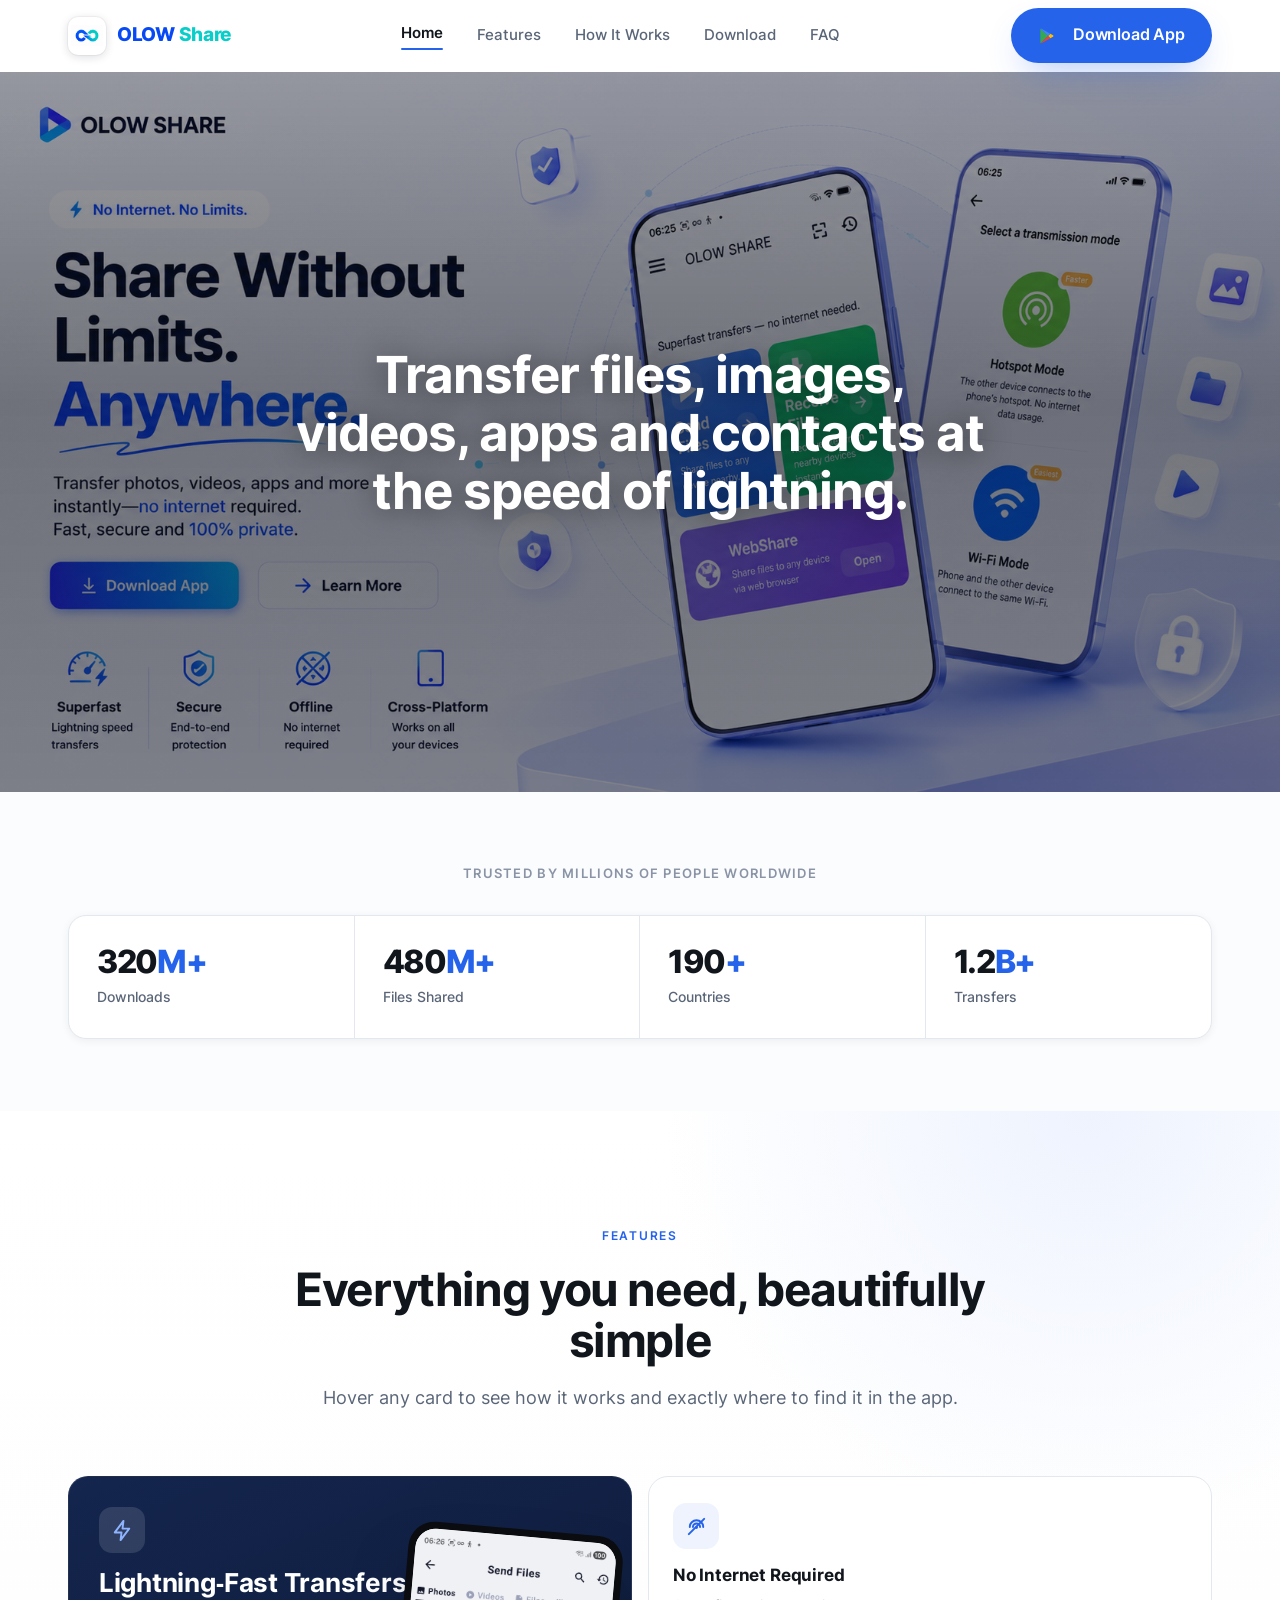
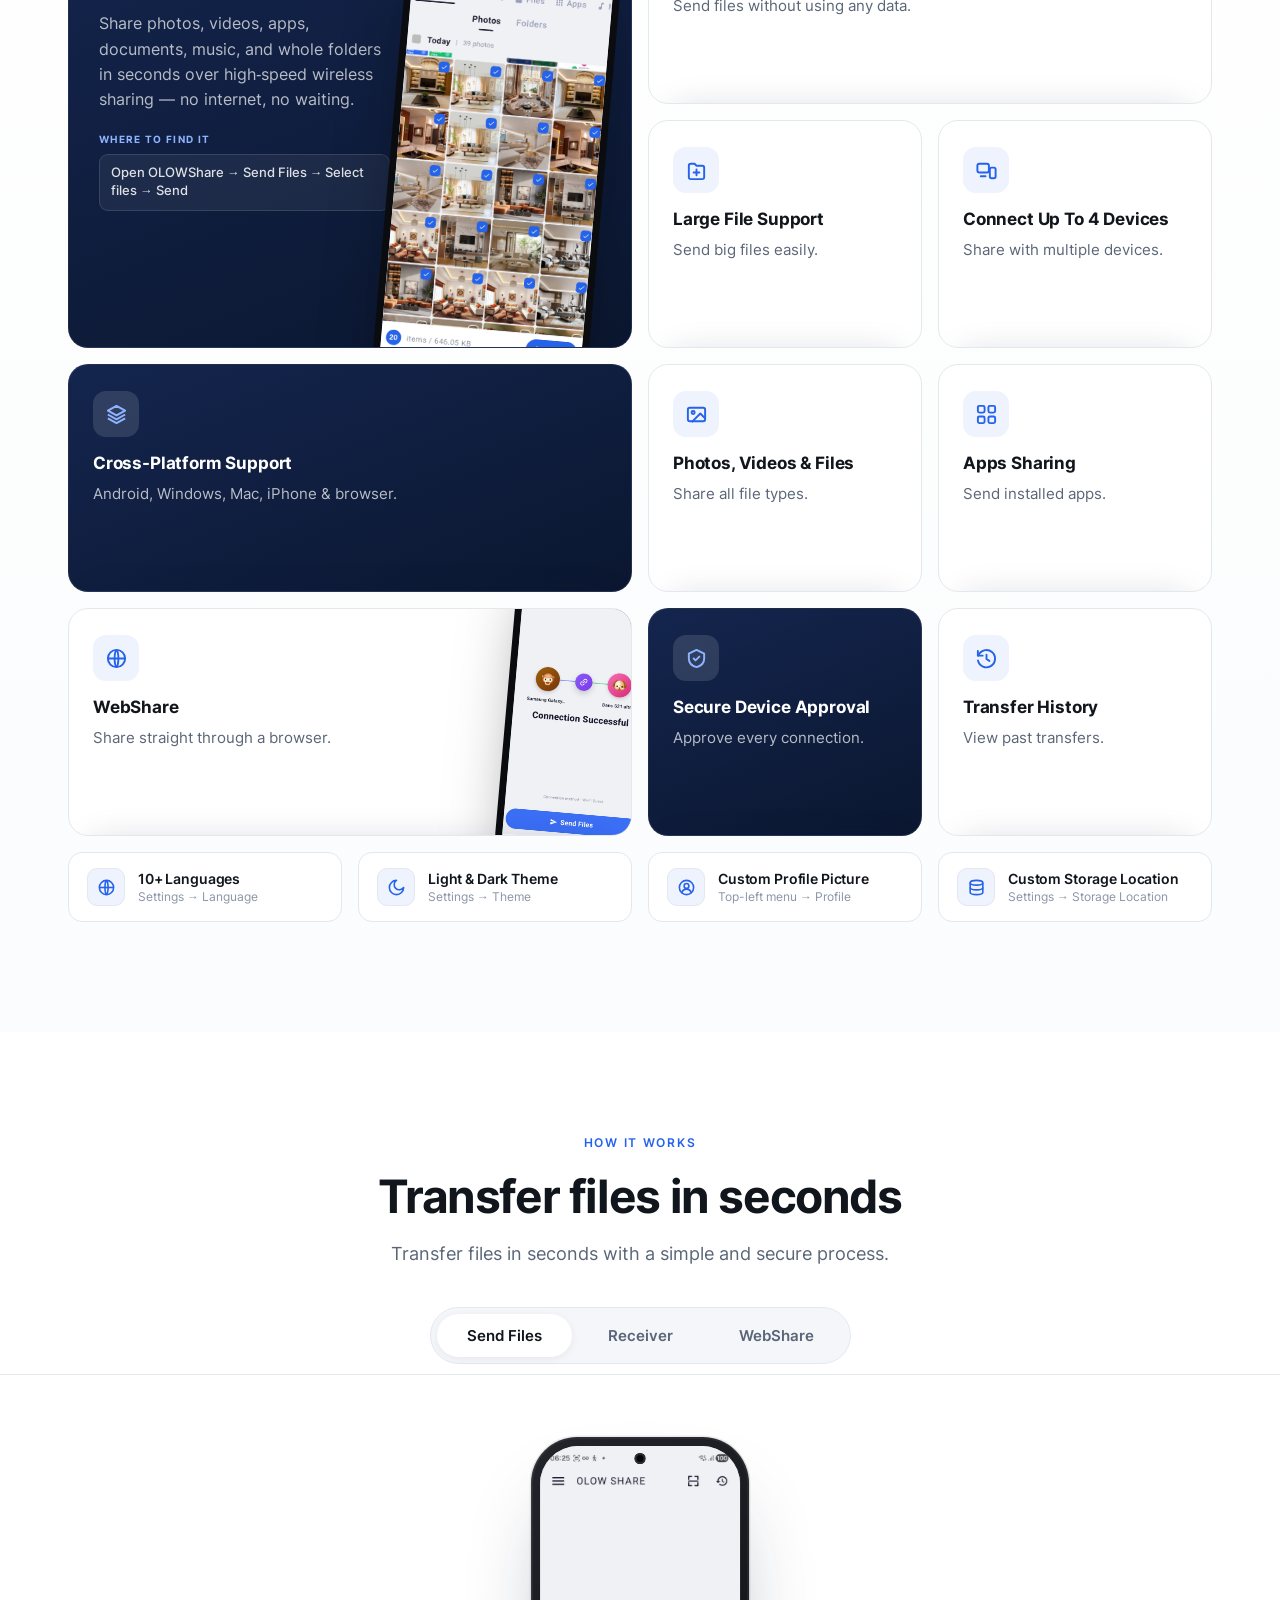
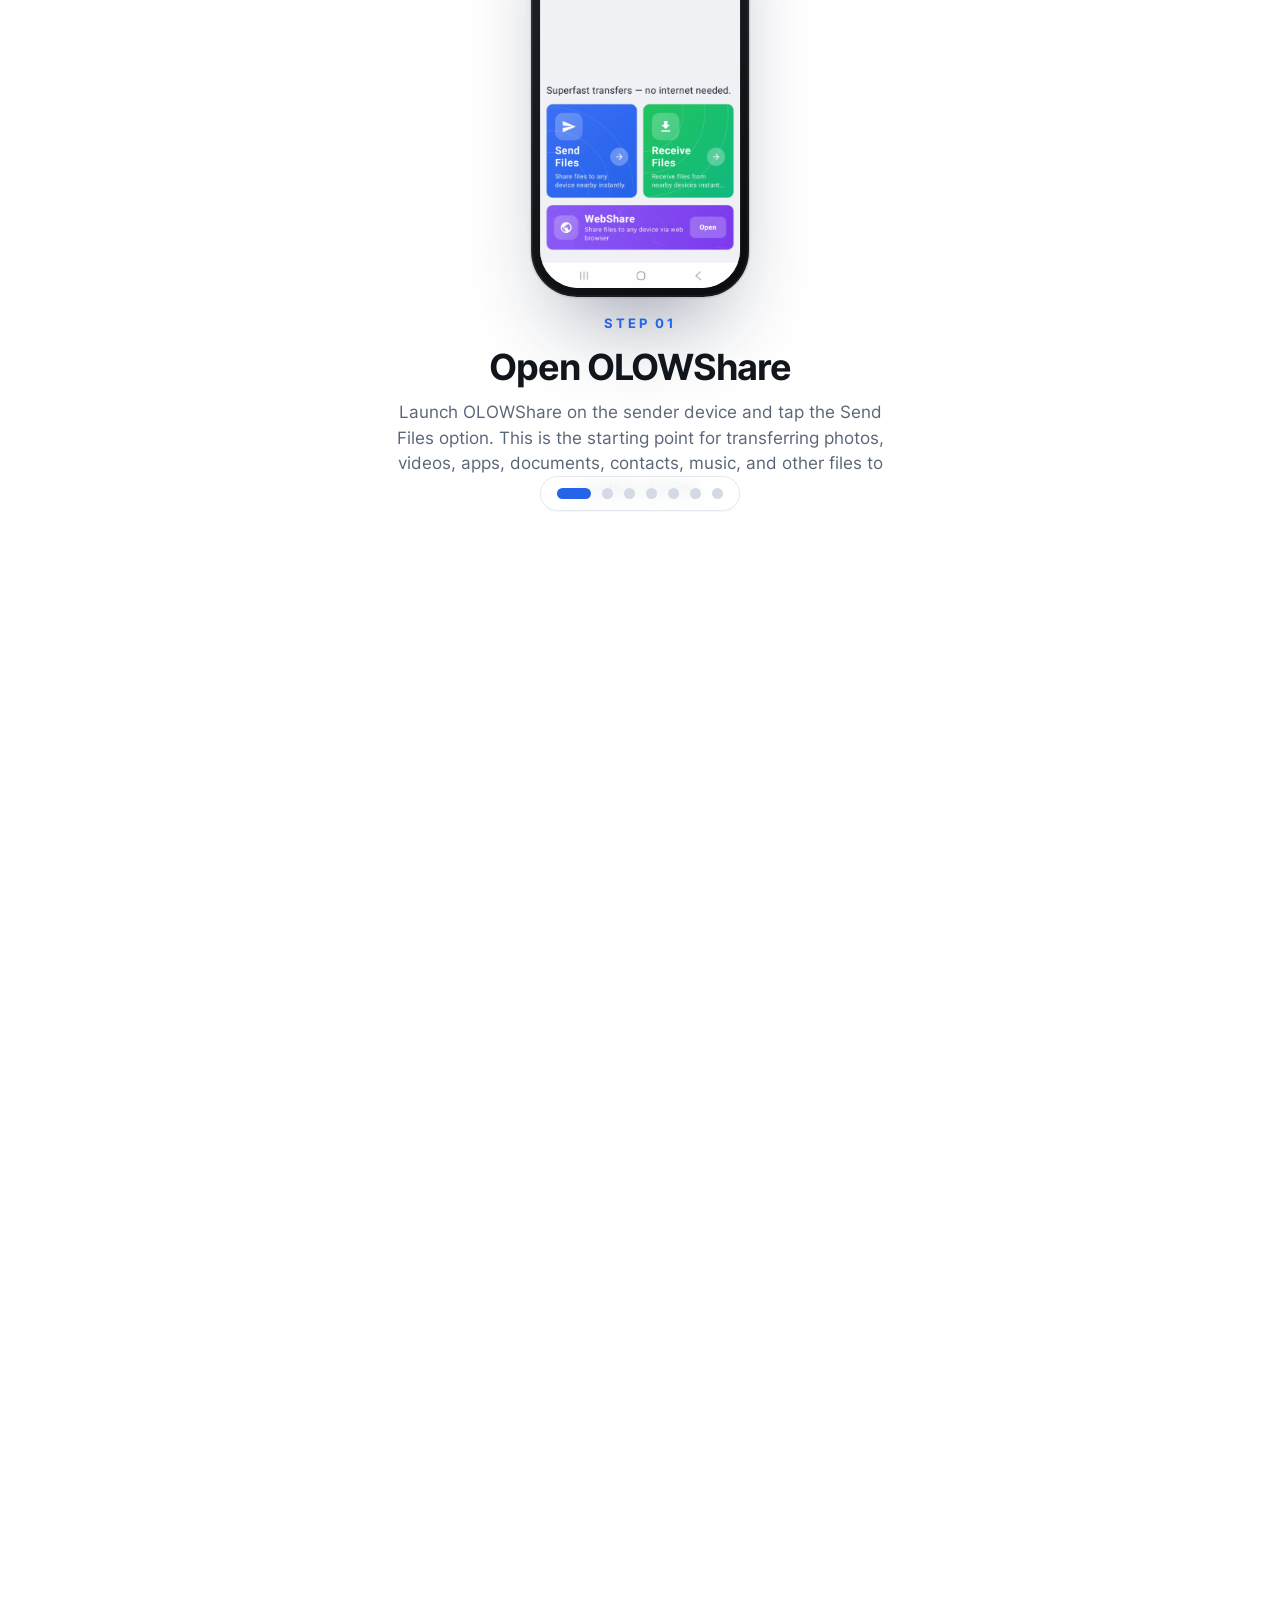
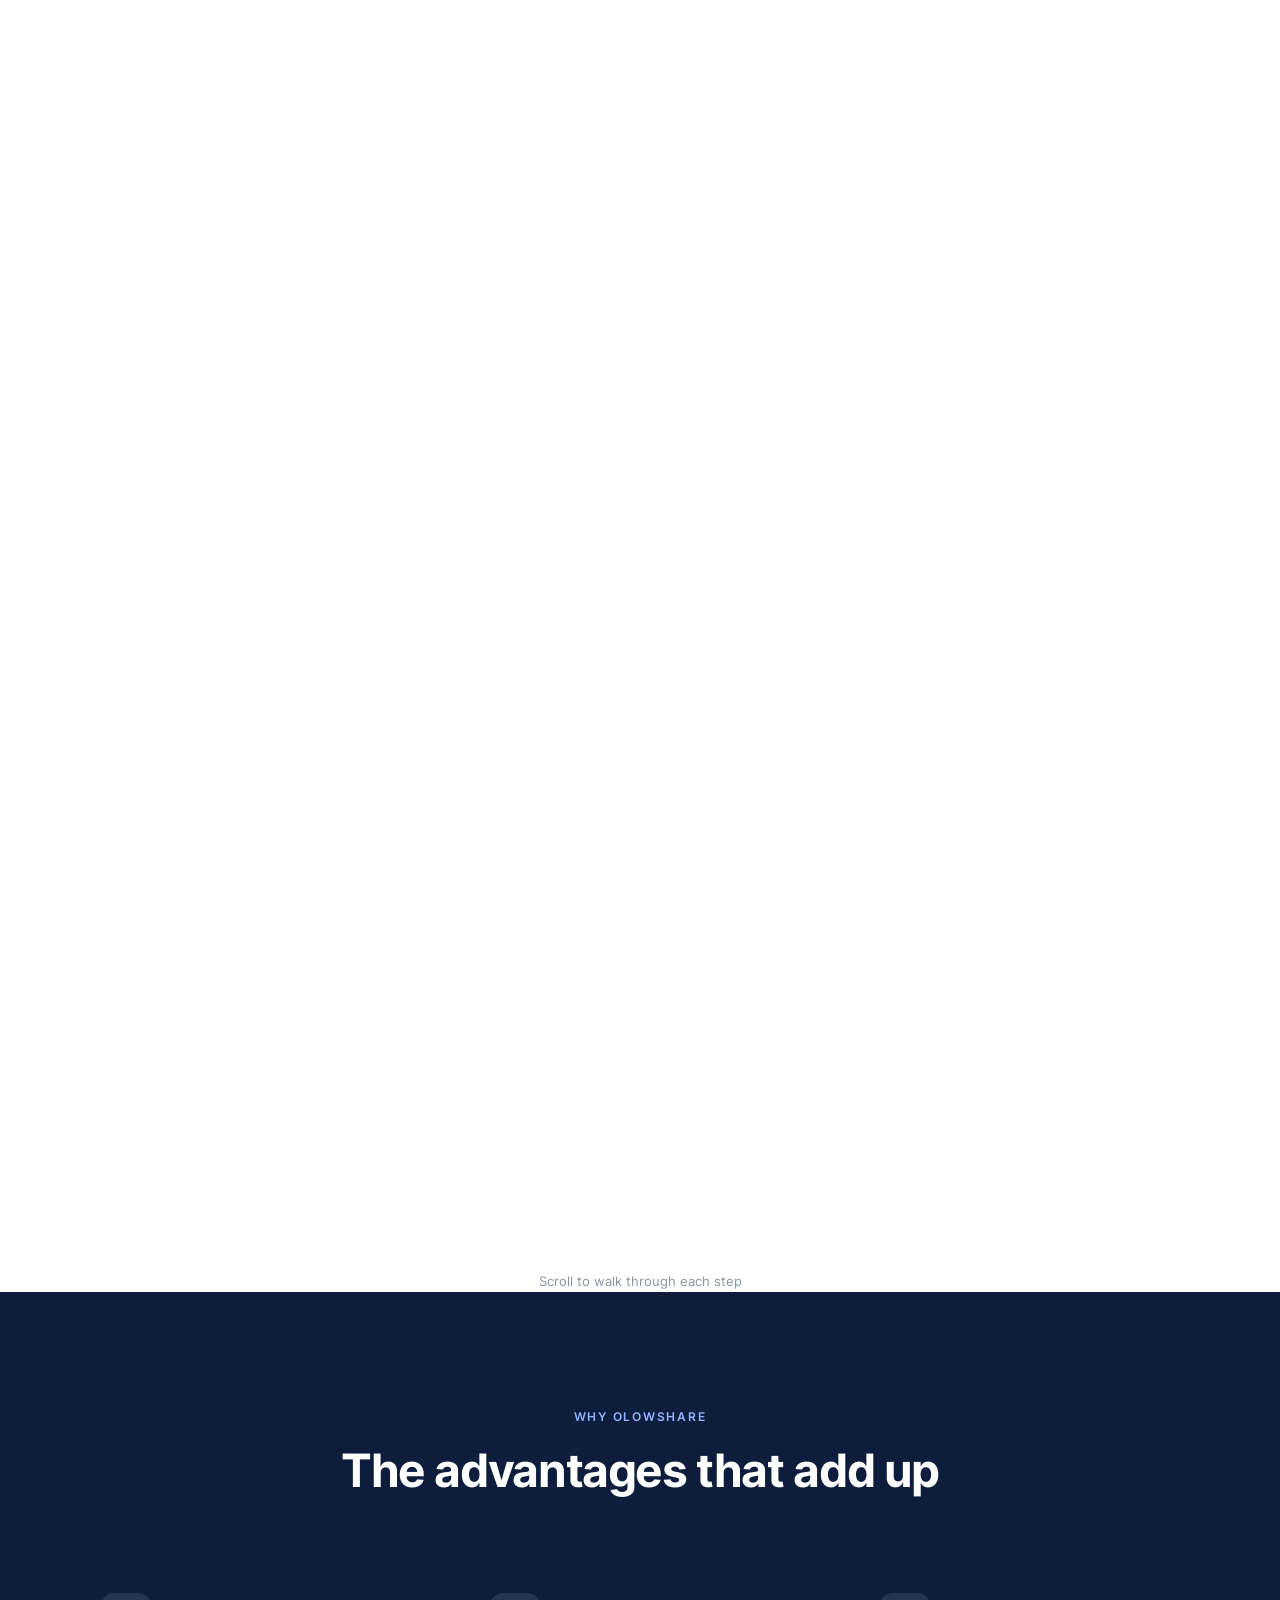
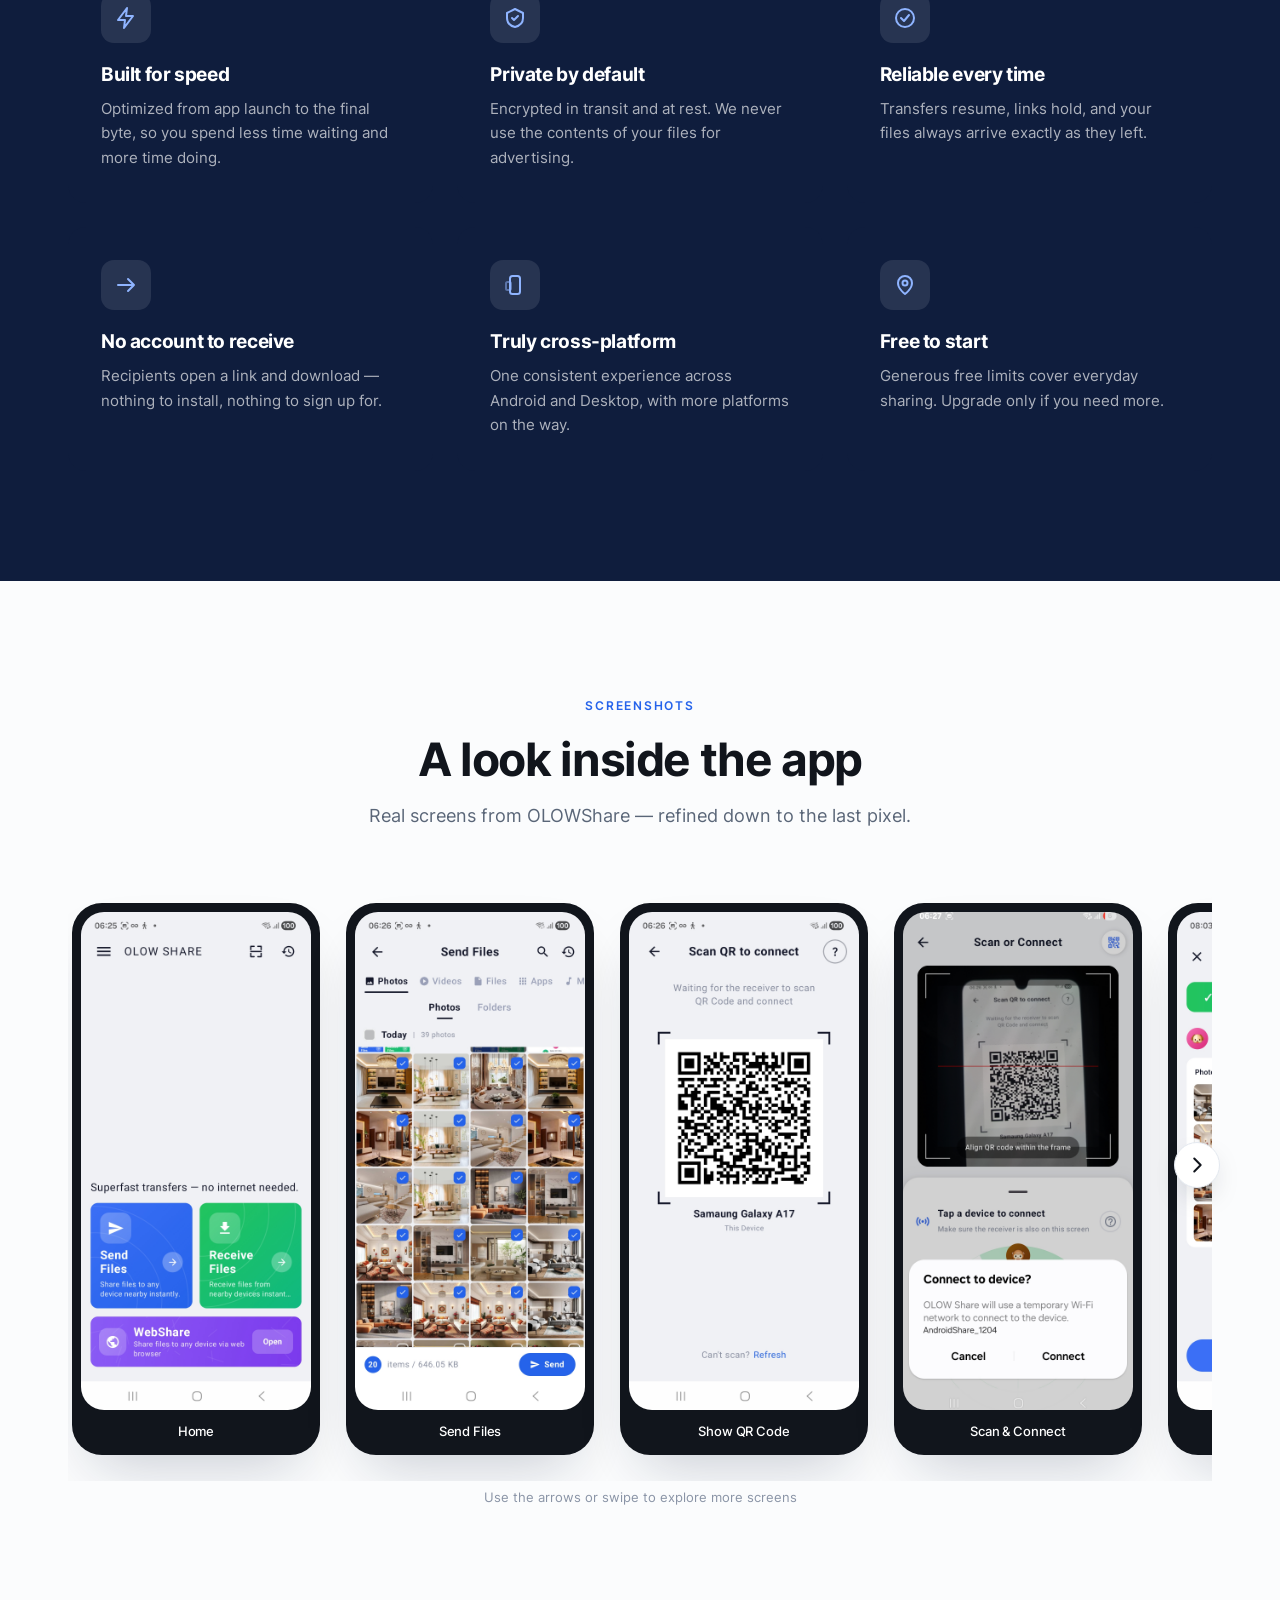
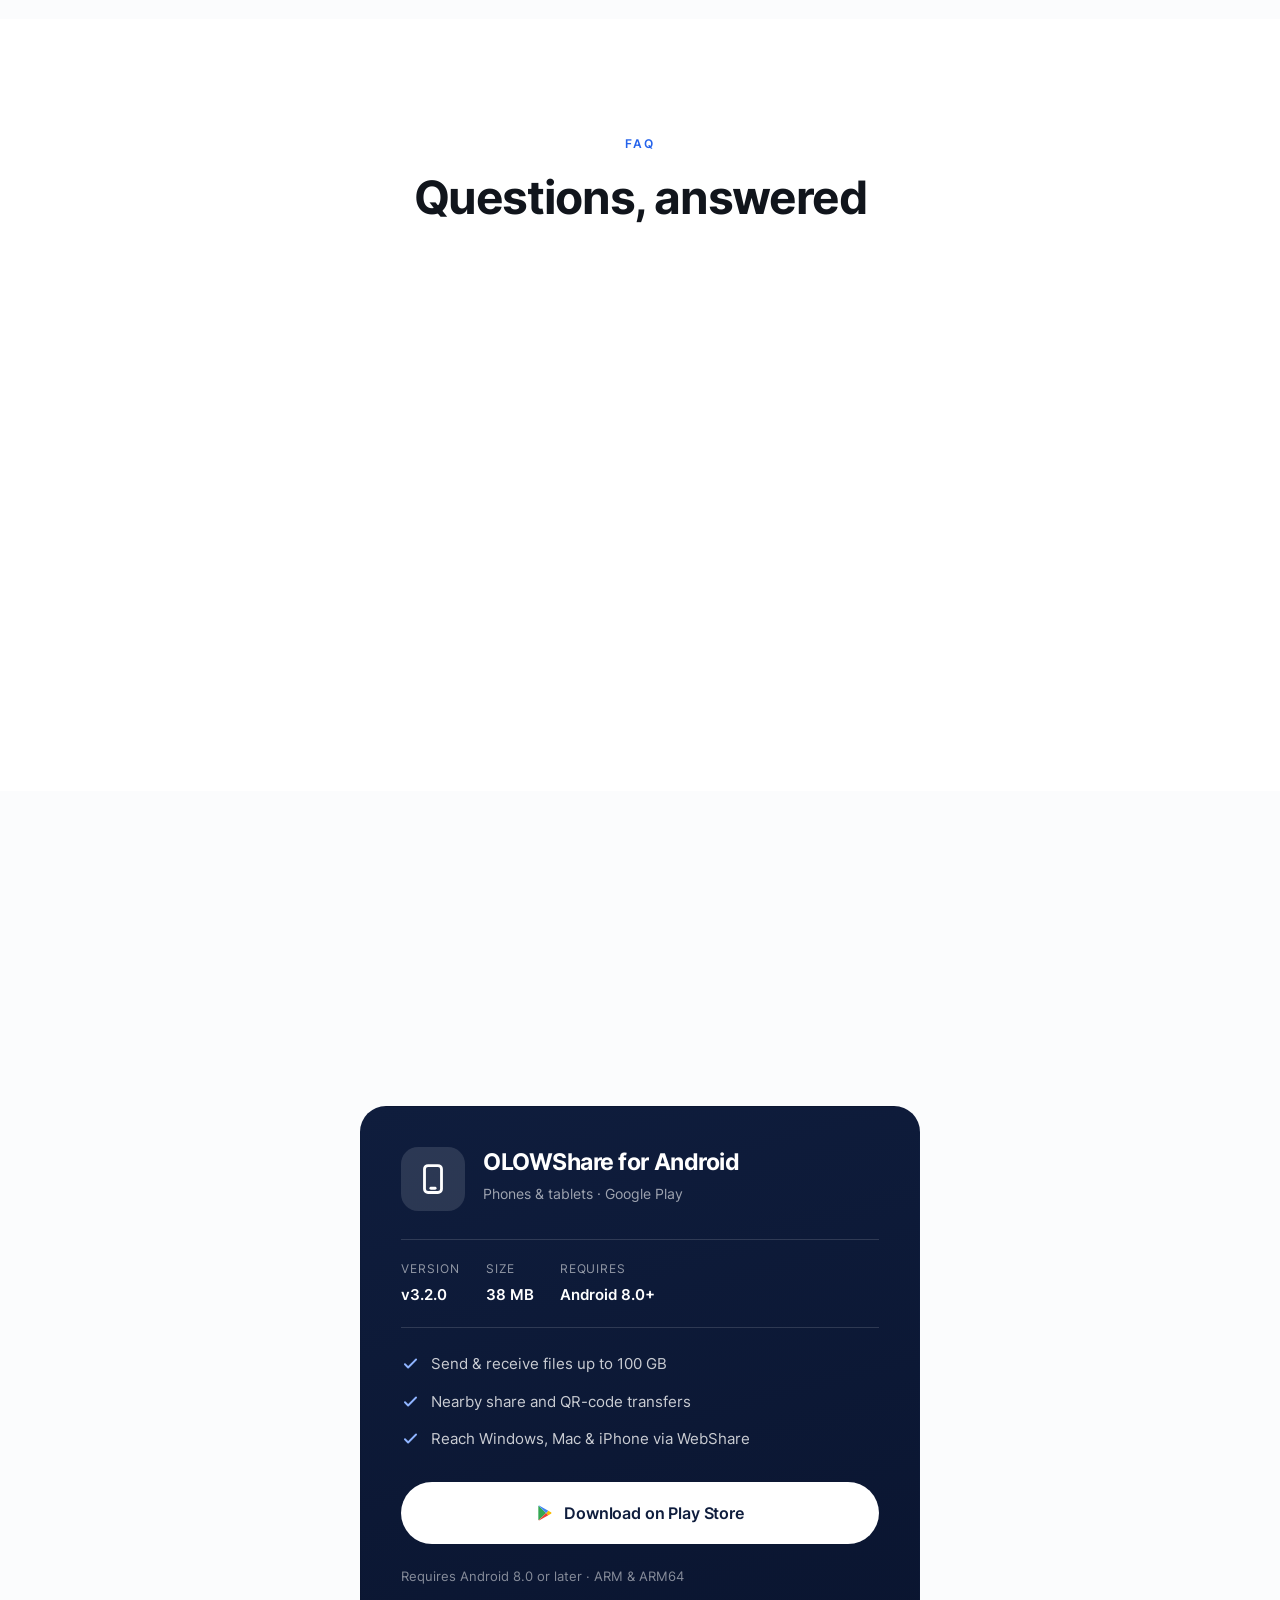
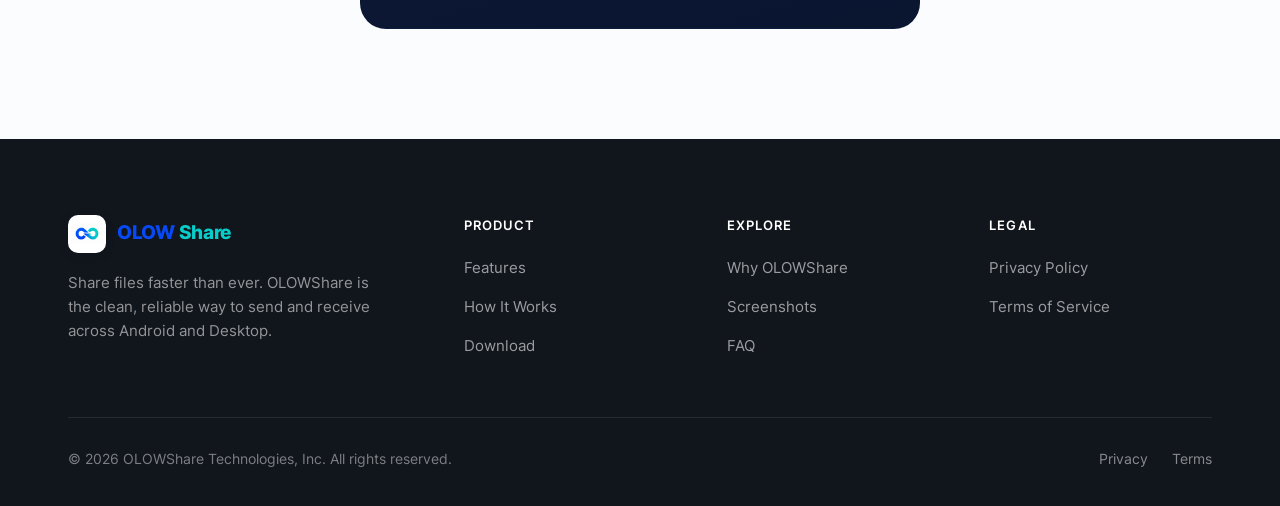
==== commit 5654544f: "Add files via upload" ====
--- a/index.html
+++ b/index.html
@@ -1236,10 +1236,14 @@
 /* ==========================================================================
    ====  HOW IT WORKS — premium scroll walkthrough  ====
    ========================================================================== */
-.hiw { background:#fff; padding:96px 0 0; }
-.hiw .section-head { margin-bottom:32px; }
-.hiw-tabwrap { display:flex; justify-content:center; }
-.hiw-tabs { display:inline-flex; gap:6px; padding:6px; background:var(--mist); border:1px solid var(--line); border-radius:var(--r-pill); }
+.hiw { background:#fff; padding:96px 0 0; --hiw-tabs-h:78px; }
+.hiw .section-head { margin-bottom:28px; }
+/* tab bar stays pinned (below the nav) while you scroll through the walkthrough */
+.hiw-tabwrap { position:sticky; top:var(--nav-h); z-index:6; height:var(--hiw-tabs-h);
+  display:flex; align-items:center; justify-content:center; padding:0 16px;
+  background:rgba(255,255,255,.85); -webkit-backdrop-filter:blur(10px); backdrop-filter:blur(10px);
+  border-bottom:1px solid var(--line); }
+.hiw-tabs { display:inline-flex; gap:6px; padding:6px; background:var(--mist); border:1px solid var(--line); border-radius:var(--r-pill); max-width:100%; }
 .hiw-tab { padding:12px 30px; border-radius:var(--r-pill); font-size:.96rem; font-weight:600; color:var(--slate); transition:.25s var(--ease); white-space:nowrap; }
 .hiw-tab.active { background:#fff; color:var(--ink); box-shadow:var(--sh-sm); }
 .hiw-panel { display:none; }
@@ -1247,7 +1251,7 @@
 
 /* scroll stage */
 .hiw-track { position:relative; height:520vh; }
-.hiw-pin { position:sticky; top:var(--nav-h); height:calc(100vh - var(--nav-h)); display:flex; align-items:center; overflow:hidden; }
+.hiw-pin { position:sticky; top:calc(var(--nav-h) + var(--hiw-tabs-h)); height:calc(100vh - var(--nav-h) - var(--hiw-tabs-h)); display:flex; align-items:center; overflow:hidden; }
 .hiw-stagewrap { position:relative; width:100%; max-width:1160px; height:100%; margin:0 auto; padding:0 28px; }
 
 /* the single device */
@@ -1270,10 +1274,14 @@
 .hiw-step h3 { font-size:clamp(1.7rem,2.8vw,2.4rem); margin:12px 0 14px; letter-spacing:-.03em; line-height:1.08; }
 .hiw-step p { font-size:1.06rem; color:var(--slate); line-height:1.5; }
 
-/* progress dots + hint */
-.hiw-dots { position:absolute; left:50%; bottom:20px; transform:translateX(-50%); display:flex; gap:8px; z-index:4; }
-.hiw-dots i { width:7px; height:7px; border-radius:50%; background:var(--line-strong); transition:.35s var(--ease); }
-.hiw-dots i.on { background:var(--blue); width:24px; border-radius:6px; }
+/* progress dots + hint — bigger, and a draggable pill (hold & drag to scrub steps) */
+.hiw-dots { position:absolute; left:50%; bottom:14px; transform:translateX(-50%); display:flex; align-items:center; gap:11px; z-index:4;
+  padding:11px 16px; border-radius:999px; background:rgba(255,255,255,.72); border:1px solid var(--line);
+  box-shadow:var(--sh-xs); -webkit-backdrop-filter:blur(8px); backdrop-filter:blur(8px);
+  cursor:grab; touch-action:none; user-select:none; -webkit-user-select:none; }
+.hiw-dots:active { cursor:grabbing; }
+.hiw-dots i { width:11px; height:11px; border-radius:50%; background:var(--line-strong); transition:width .35s var(--ease), background .35s var(--ease); pointer-events:none; }
+.hiw-dots i.on { background:var(--blue); width:34px; border-radius:7px; }
 .hiw-scrollhint { text-align:center; color:var(--slate-light); font-size:.84rem; padding:16px 28px 0; }
 
 /* WebShare */
@@ -1305,6 +1313,13 @@
   .hiw-step p { font-size:.96rem; line-height:1.45; }
   .hiw-tab { padding:11px 22px; }
 }
+@media (max-width: 480px) {
+  /* shrink the pinned tabs so Send Files / Receiver / WebShare all fit in one row */
+  .hiw { --hiw-tabs-h:70px; }
+  .hiw-tabwrap { padding:0 8px; }
+  .hiw-tabs { gap:4px; padding:5px; max-width:100%; }
+  .hiw-tab { padding:9px 13px; font-size:.86rem; }
+}
 
 /* ===== WiFi Mode walkthrough — alt devices (laptop / iPhone) + final combined ===== */
 .hiw-track.wifi { height:760vh; }
@@ -1403,7 +1418,7 @@
 /* brand wordmark — OLOW (blue) + Share (teal) */
 .wm { font-weight:800; letter-spacing:-.02em; }
 .wm-o { color:#0749F4; }
-.wm-s { color:#08CDC8; }
+.wm-s { color:#08CDC8; margin-left:0.22em; }
 
 /* Play Store icon inside nav buttons */
 .pstore-ico { width:18px; height:18px; vertical-align:-3px; flex:none; }
@@ -1422,8 +1437,6 @@
 .shots-arrow[disabled] { opacity:0; pointer-events:none; }
 @media (max-width:640px){ .shots-arrow { display:none; } }
 
-/* clickable How-It-Works progress dots */
-.hiw-dots i { cursor:pointer; pointer-events:auto; }
 
 /* ==========================================================================
    ====  PREMIUM FEATURE BENTO — layered, mixed sizes, screenshots, drawer  ====
@@ -1689,12 +1702,13 @@
           <h2>Transfer files in seconds</h2>
           <p>Transfer files in seconds with a simple and secure process.</p>
         </div>
-        <div class="hiw-tabwrap reveal">
-          <div class="hiw-tabs" role="tablist">
-            <button class="hiw-tab active" data-hiwtab="send" role="tab">Send Files</button>
-            <button class="hiw-tab" data-hiwtab="web" role="tab">WebShare</button>
-            <button class="hiw-tab" data-hiwtab="receiver" role="tab">Receiver</button>
-          </div>
+      </div>
+
+      <div class="hiw-tabwrap">
+        <div class="hiw-tabs" role="tablist">
+          <button class="hiw-tab active" data-hiwtab="send" role="tab">Send Files</button>
+          <button class="hiw-tab" data-hiwtab="receiver" role="tab">Receiver</button>
+          <button class="hiw-tab" data-hiwtab="web" role="tab">WebShare</button>
         </div>
       </div>
 
@@ -2232,17 +2246,43 @@
     var alts = [].slice.call(track.querySelectorAll('.hiw-altdev'));
     var fin = track.querySelector('.hiw-final');
     var dots = [].slice.call(track.querySelectorAll('.hiw-dots i'));
-    /* click a dot to jump to that step (scroll the page to the matching position) */
-    dots.forEach(function (d, n) {
-      d.addEventListener('click', function () {
-        if (track.offsetParent === null) return;
-        var total = track.offsetHeight - window.innerHeight;
-        var rect = track.getBoundingClientRect();
-        var p = (n + 0.5) / steps.length;
-        var y = window.scrollY + rect.top + p * total;
-        window.scrollTo({ top: Math.round(y), behavior: 'smooth' });
+    var dotsWrap = track.querySelector('.hiw-dots');
+    /* Tap OR hold-and-drag across the dots to scrub through the steps. */
+    function goToStep(n, smooth) {
+      if (track.offsetParent === null) return;
+      if (n < 0) n = 0; else if (n > steps.length - 1) n = steps.length - 1;
+      var total = track.offsetHeight - window.innerHeight;
+      var rect = track.getBoundingClientRect();
+      var p = (n + 0.5) / steps.length;
+      var y = window.scrollY + rect.top + p * total;
+      window.scrollTo({ top: Math.round(y), behavior: smooth ? 'smooth' : 'auto' });
+    }
+    if (dotsWrap) {
+      var idxFromX = function (x) {
+        var best = 0, bd = Infinity;
+        dots.forEach(function (d, n) { var r = d.getBoundingClientRect(); var c = r.left + r.width / 2; var dd = Math.abs(x - c); if (dd < bd) { bd = dd; best = n; } });
+        return best;
+      };
+      var pressing = false, dragging = false, startX = 0;
+      dotsWrap.addEventListener('pointerdown', function (e) {
+        pressing = true; dragging = false; startX = e.clientX;
+        if (dotsWrap.setPointerCapture) { try { dotsWrap.setPointerCapture(e.pointerId); } catch (_) {} }
+        e.preventDefault();
       });
-    });
+      dotsWrap.addEventListener('pointermove', function (e) {
+        if (!pressing) return;
+        if (!dragging && Math.abs(e.clientX - startX) > 5) dragging = true;
+        if (dragging) goToStep(idxFromX(e.clientX), false);   /* instant follow while dragging */
+      });
+      var endPress = function (e) {
+        if (!pressing) return; pressing = false;
+        var x = (e && e.clientX != null) ? e.clientX : startX;
+        goToStep(idxFromX(x), true);                          /* smooth settle on release / tap */
+        dragging = false;
+      };
+      dotsWrap.addEventListener('pointerup', endPress);
+      dotsWrap.addEventListener('pointercancel', endPress);
+    }
     var stage = track.querySelector('.hiw-stagewrap');
     var cur = -1;
     function offset() { return Math.min((stage ? stage.clientWidth : 1000) * 0.28, 380); }
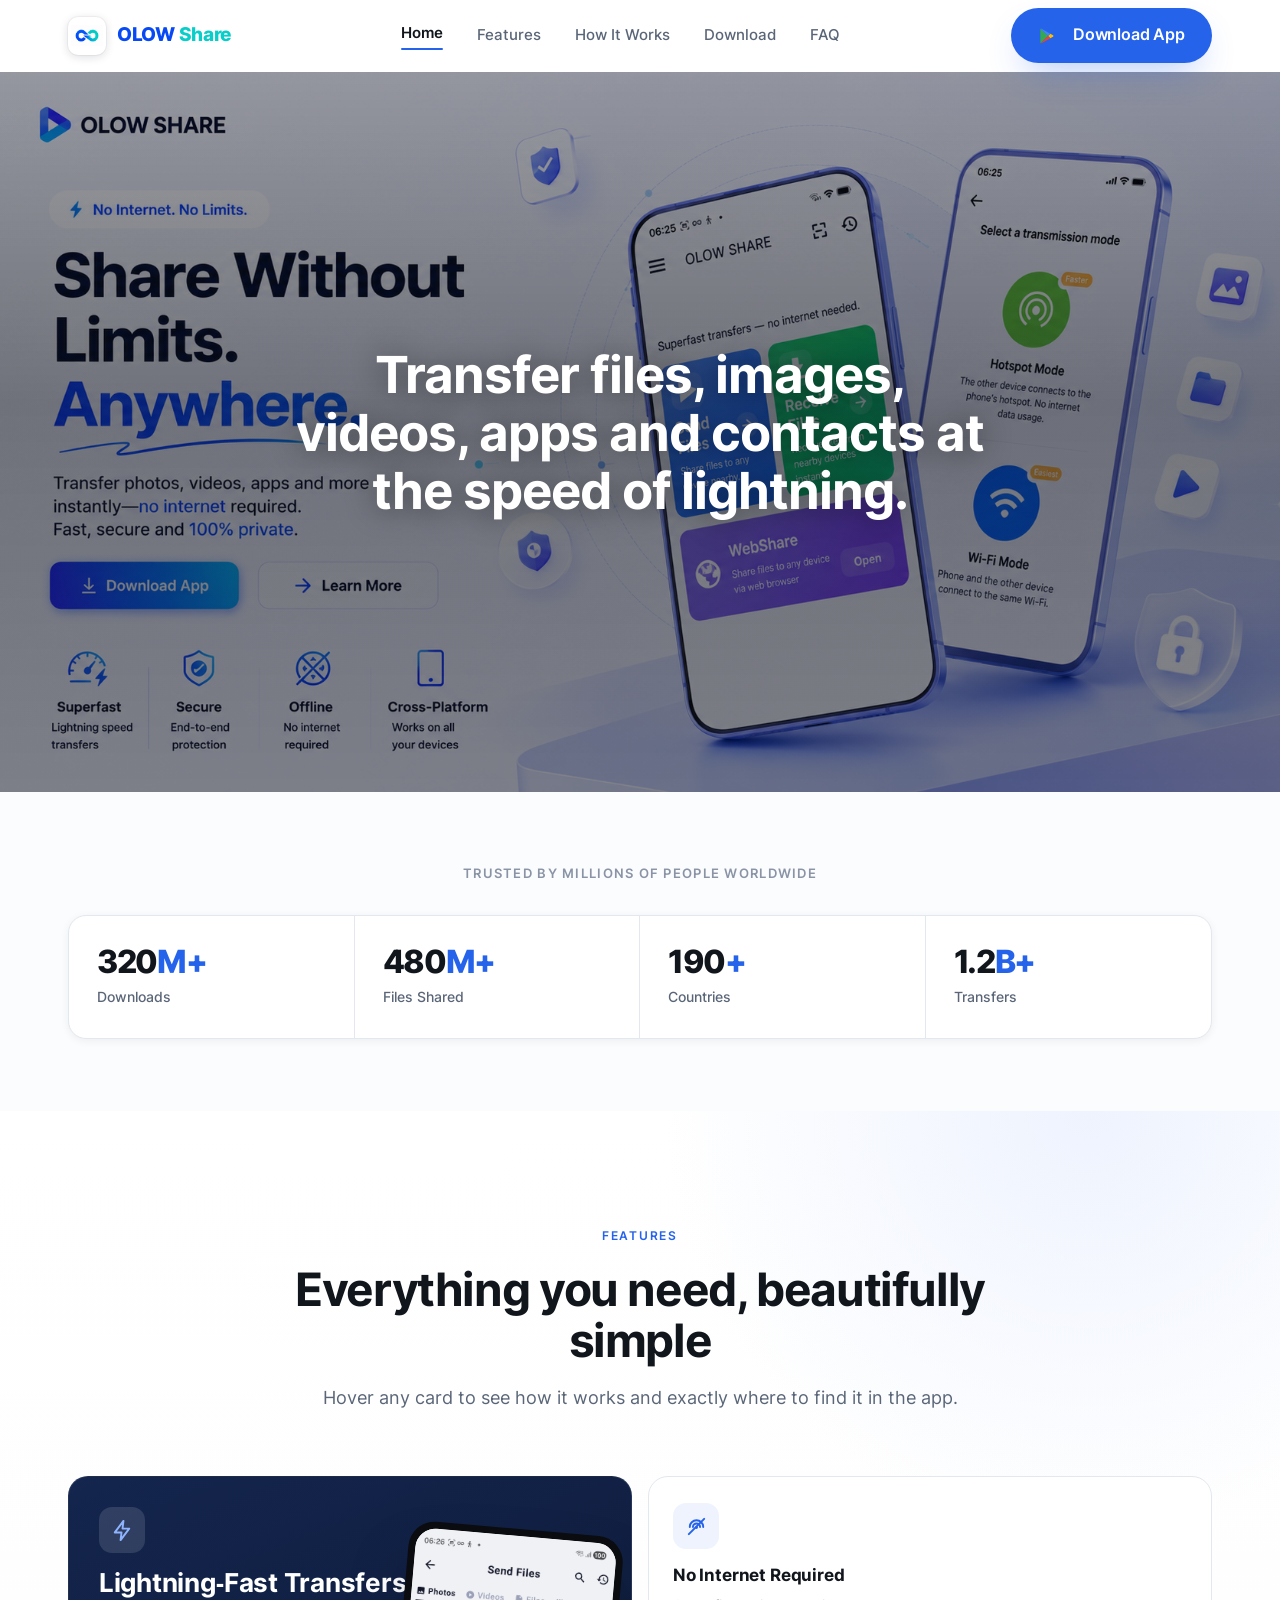
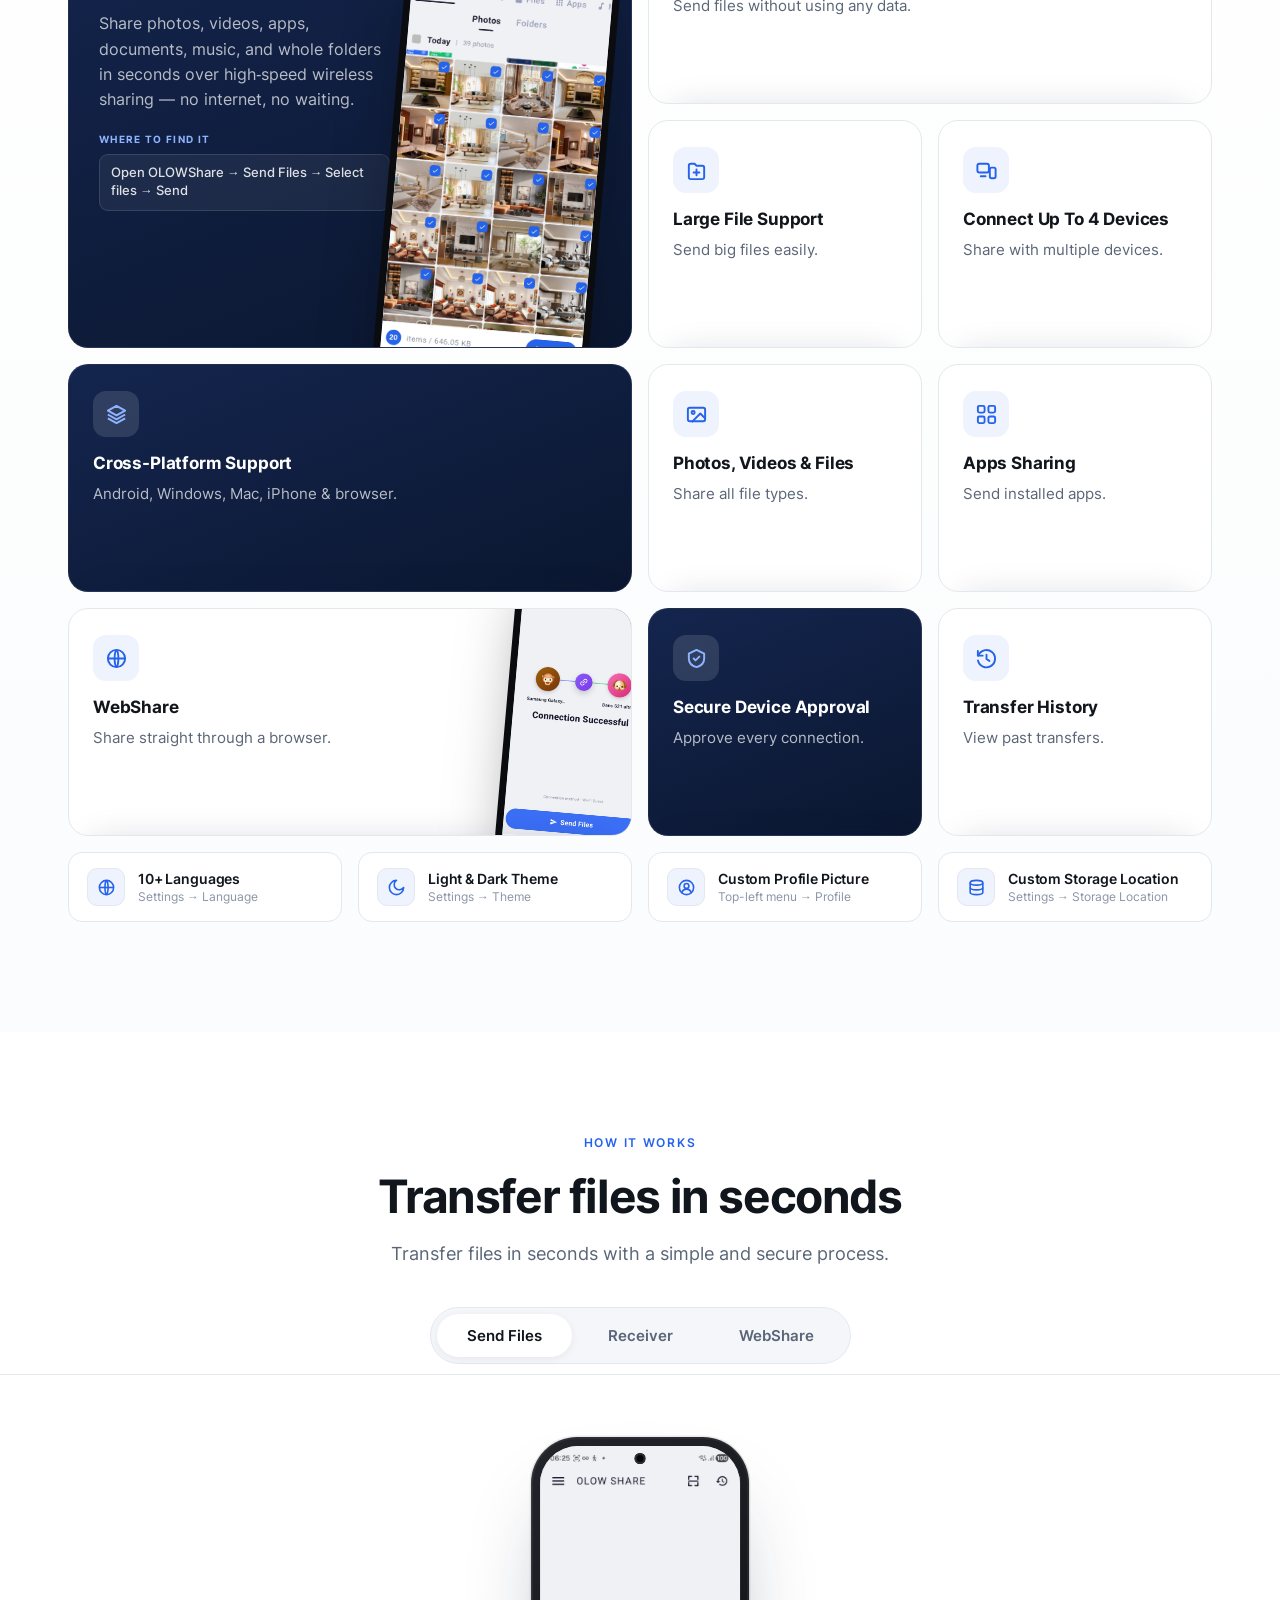
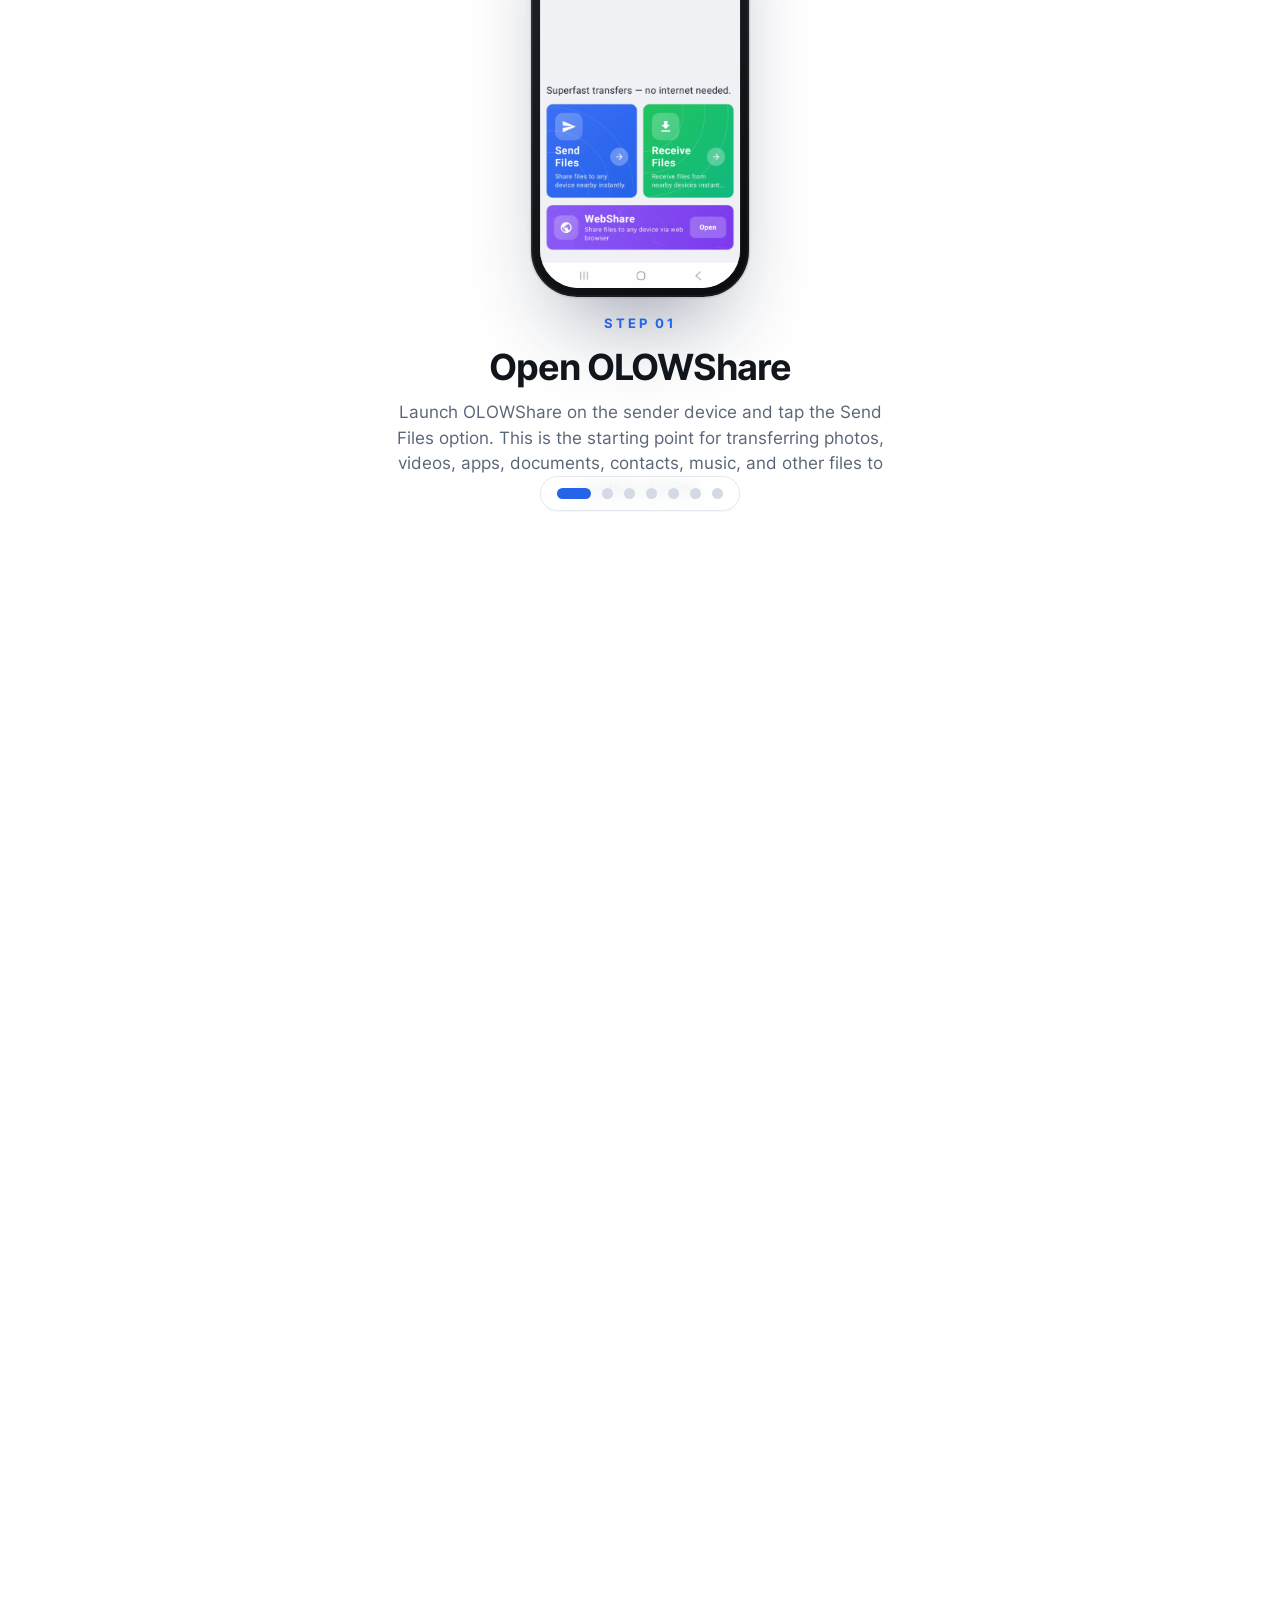
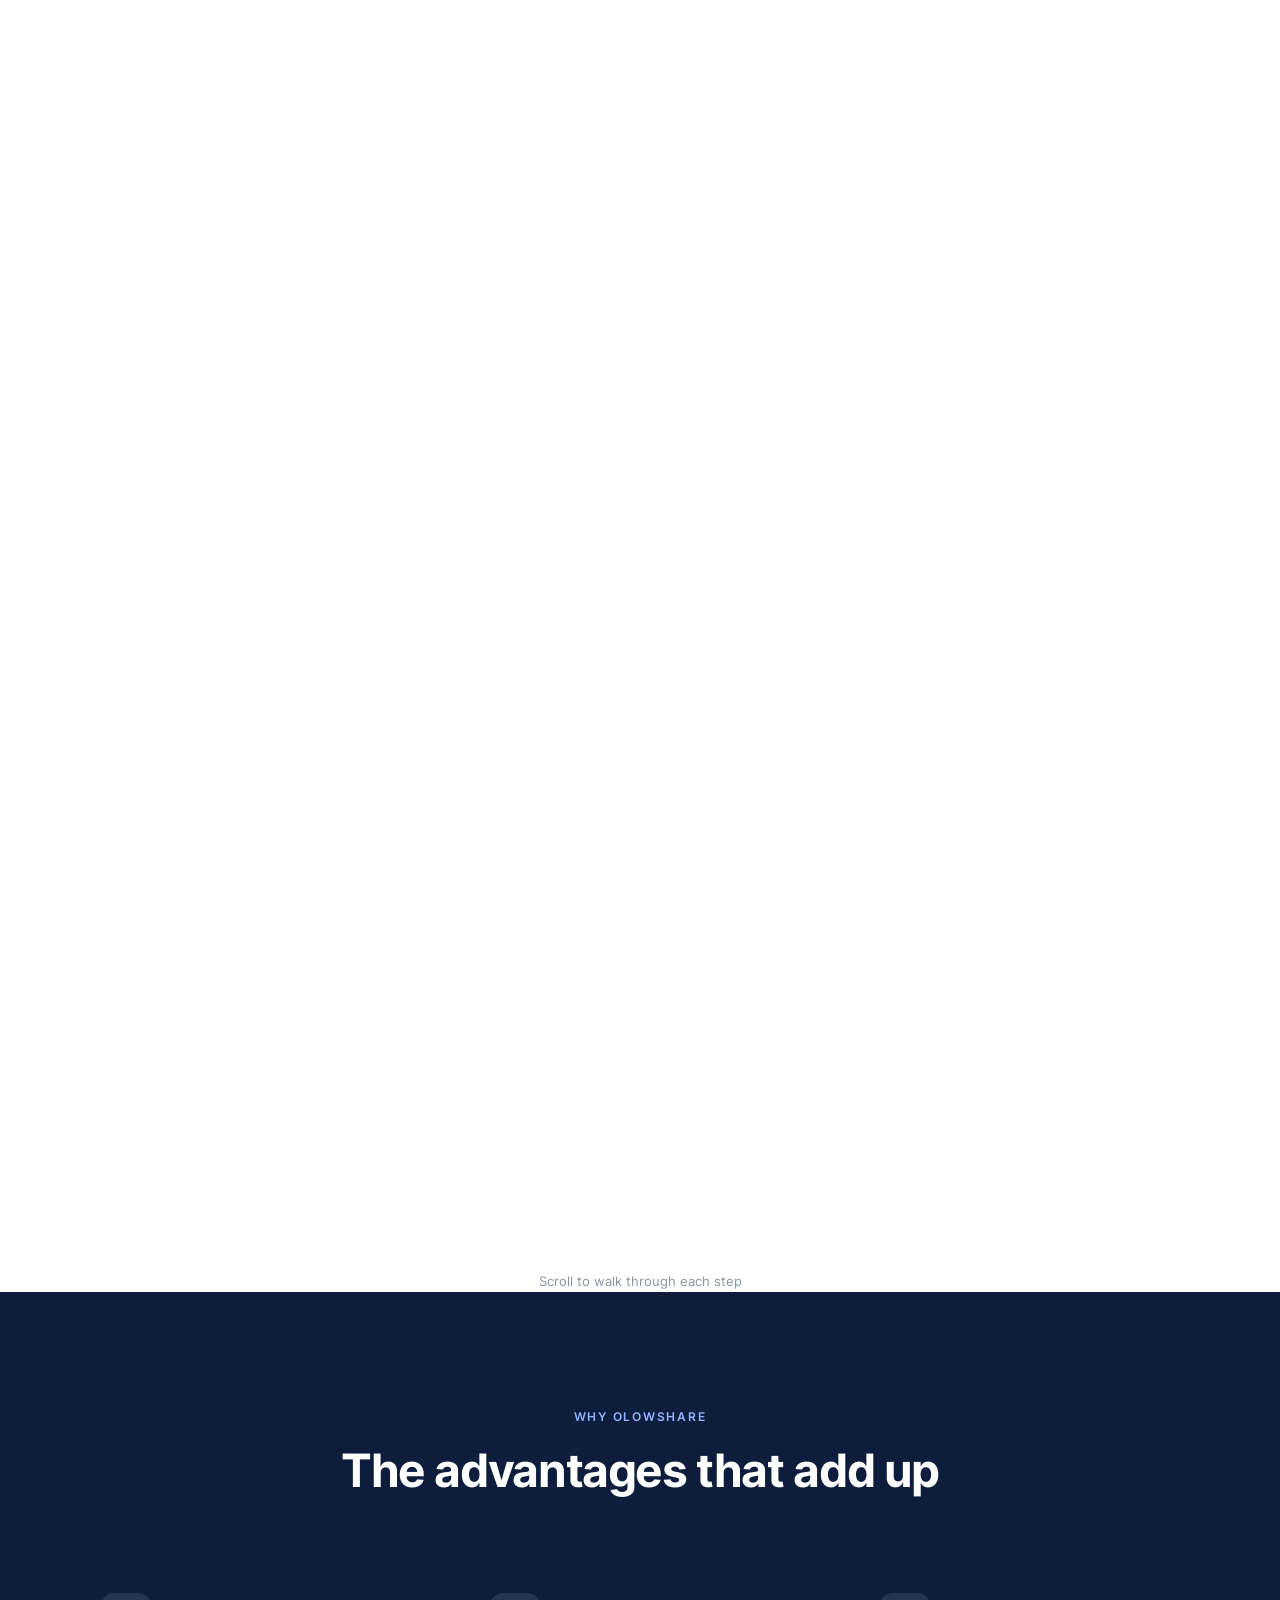
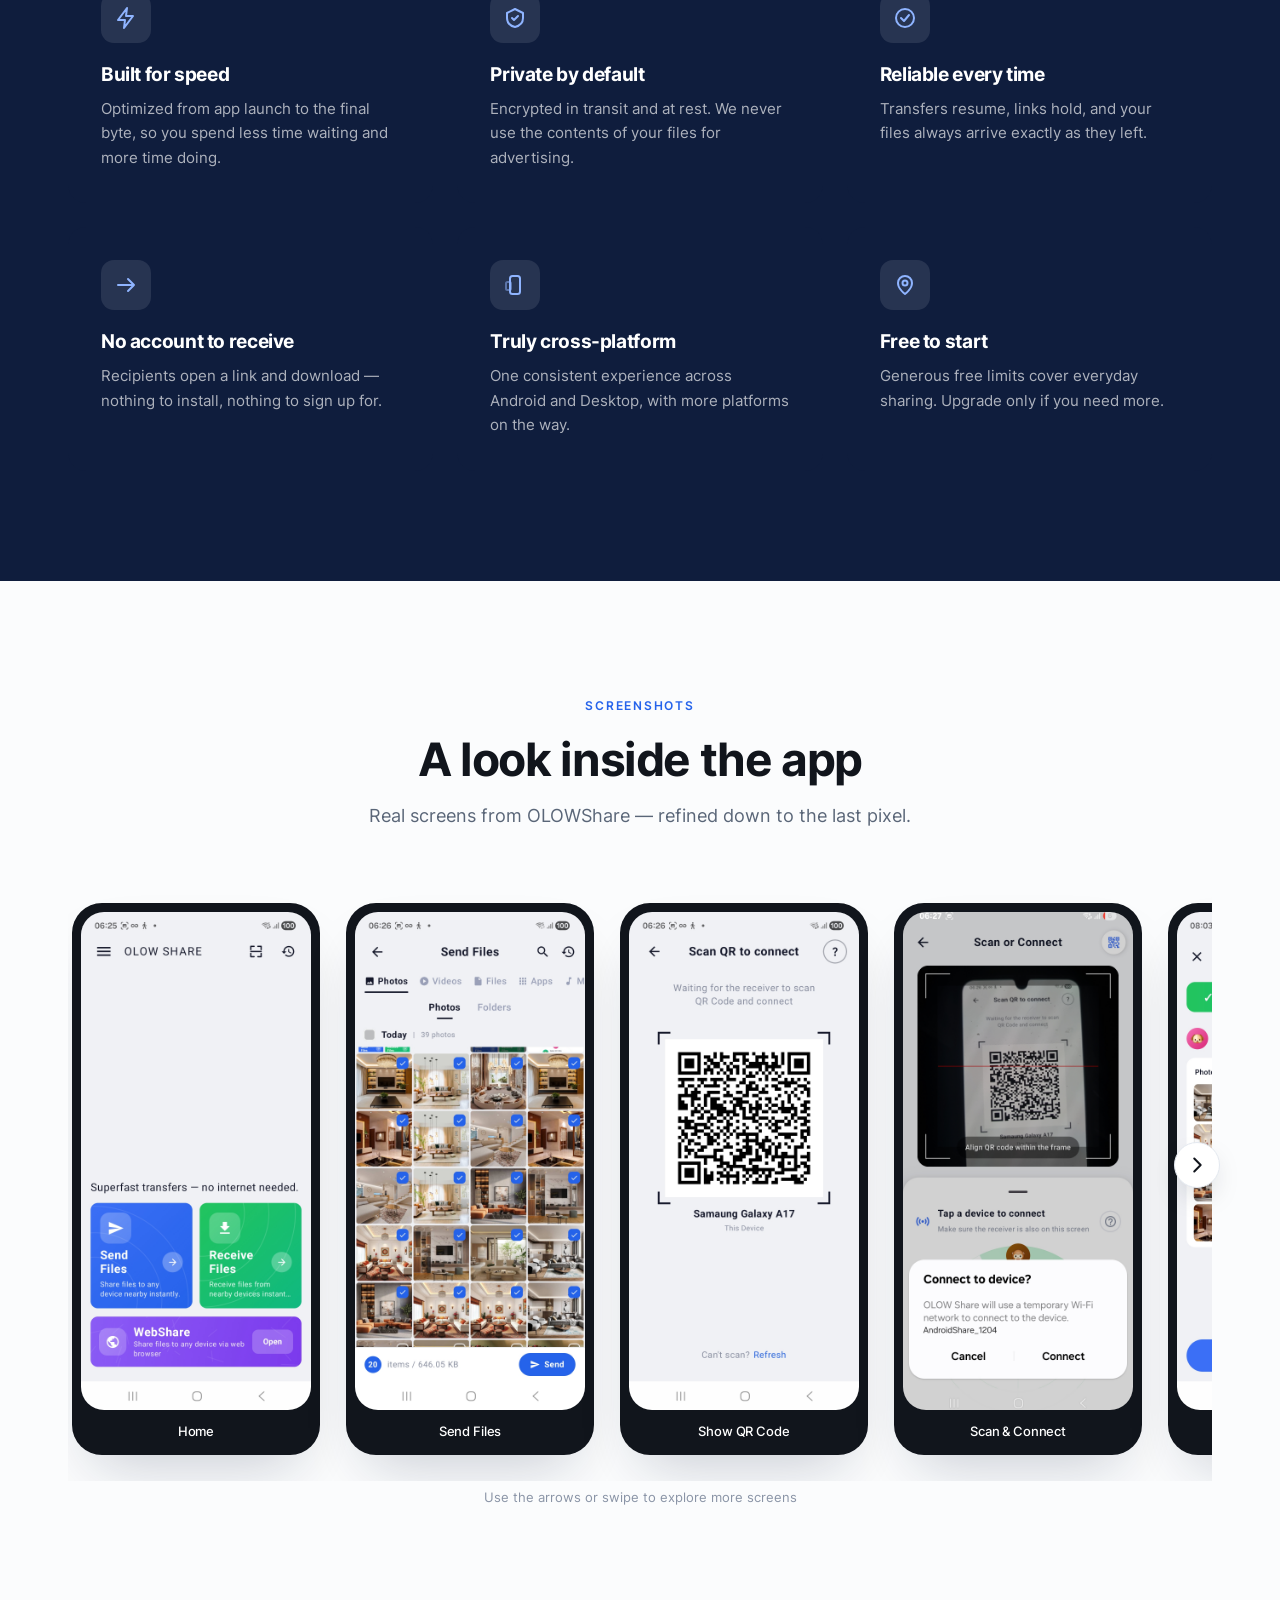
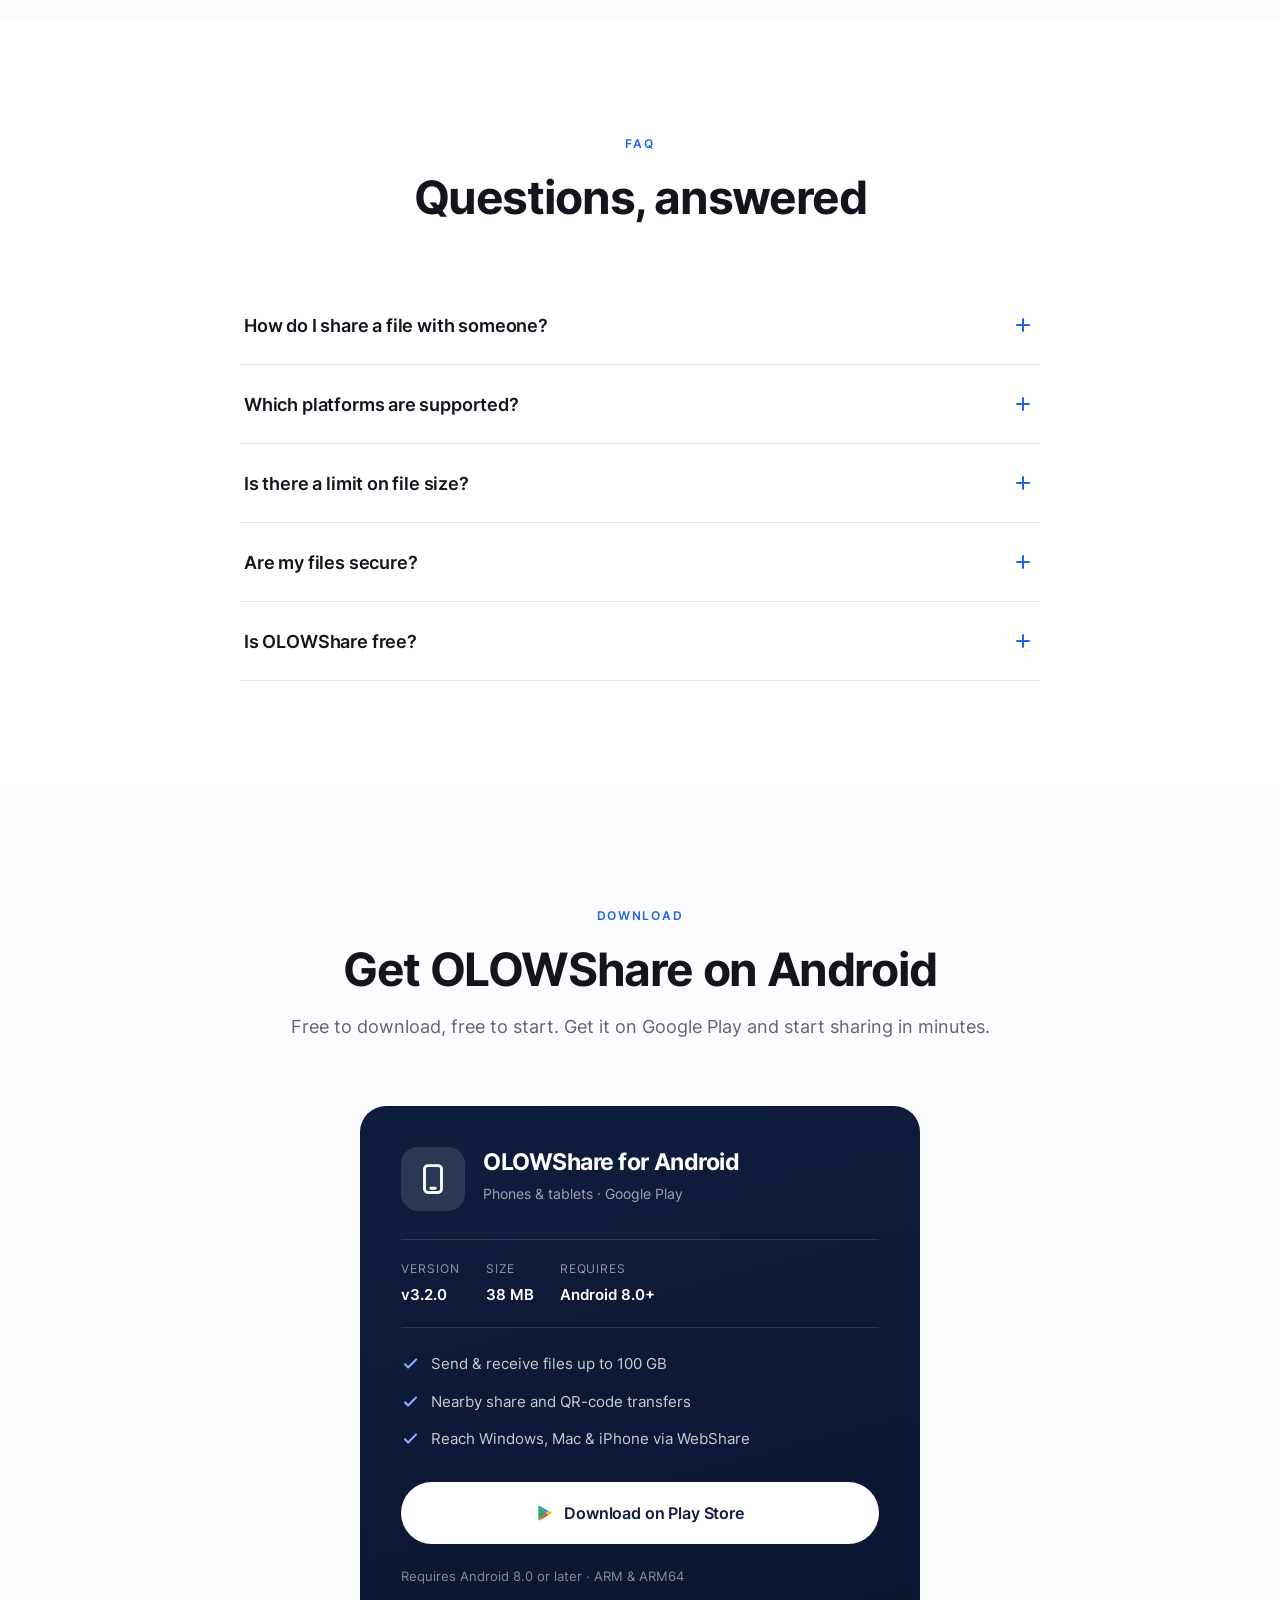
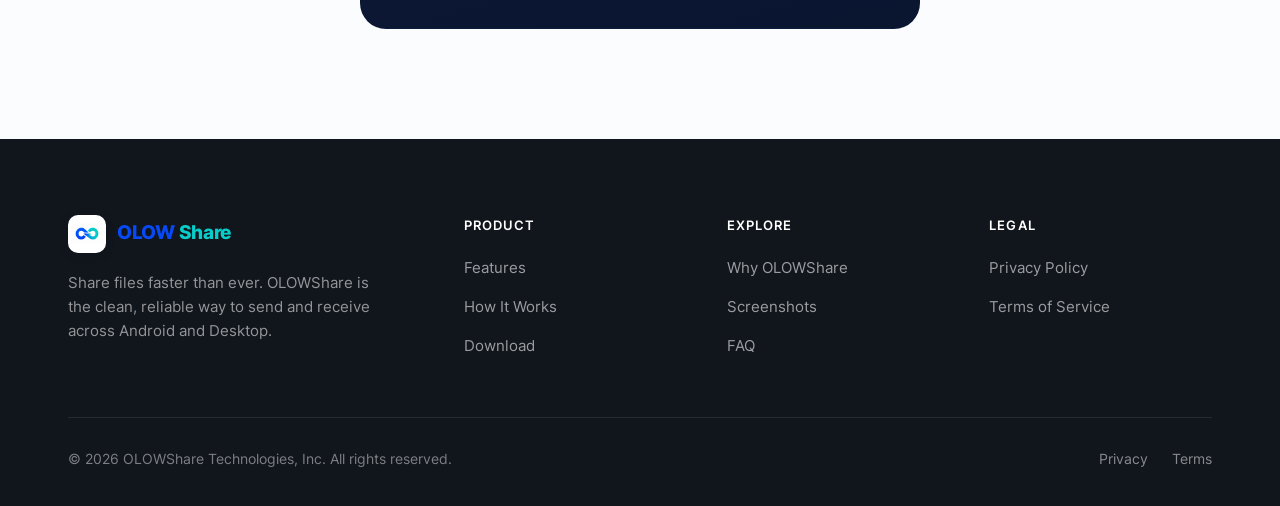
==== commit 959a6d64: "Add files via upload" ====
--- a/index.html
+++ b/index.html
@@ -2264,24 +2264,33 @@
         return best;
       };
       var pressing = false, dragging = false, startX = 0;
+      var onMove = function (e) {
+        if (!pressing) return;
+        if (e.cancelable) e.preventDefault();                 /* stop the page from scrolling mid-drag */
+        if (!dragging && Math.abs(e.clientX - startX) > 4) dragging = true;
+        goToStep(idxFromX(e.clientX), false);                 /* follow the finger / cursor instantly */
+      };
+      var onUp = function (e) {
+        if (!pressing) return; pressing = false; dragging = false;
+        var x = (e && e.clientX != null) ? e.clientX : startX;
+        goToStep(idxFromX(x), true);                          /* smooth settle on release */
+        window.removeEventListener('pointermove', onMove, { passive: false });
+        window.removeEventListener('pointerup', onUp);
+        window.removeEventListener('pointercancel', onUp);
+        window.removeEventListener('touchmove', blockTouch, { passive: false });
+      };
+      /* extra guard for older mobile browsers that don't fully honor touch-action */
+      var blockTouch = function (e) { if (pressing && e.cancelable) e.preventDefault(); };
       dotsWrap.addEventListener('pointerdown', function (e) {
         pressing = true; dragging = false; startX = e.clientX;
-        if (dotsWrap.setPointerCapture) { try { dotsWrap.setPointerCapture(e.pointerId); } catch (_) {} }
-        e.preventDefault();
+        goToStep(idxFromX(e.clientX), false);                 /* immediate move — even a plain hold responds */
+        /* listen on window so the drag keeps working even if the finger leaves the small pill */
+        window.addEventListener('pointermove', onMove, { passive: false });
+        window.addEventListener('pointerup', onUp);
+        window.addEventListener('pointercancel', onUp);
+        window.addEventListener('touchmove', blockTouch, { passive: false });
+        if (e.cancelable) e.preventDefault();
       });
-      dotsWrap.addEventListener('pointermove', function (e) {
-        if (!pressing) return;
-        if (!dragging && Math.abs(e.clientX - startX) > 5) dragging = true;
-        if (dragging) goToStep(idxFromX(e.clientX), false);   /* instant follow while dragging */
-      });
-      var endPress = function (e) {
-        if (!pressing) return; pressing = false;
-        var x = (e && e.clientX != null) ? e.clientX : startX;
-        goToStep(idxFromX(x), true);                          /* smooth settle on release / tap */
-        dragging = false;
-      };
-      dotsWrap.addEventListener('pointerup', endPress);
-      dotsWrap.addEventListener('pointercancel', endPress);
     }
     var stage = track.querySelector('.hiw-stagewrap');
     var cur = -1;
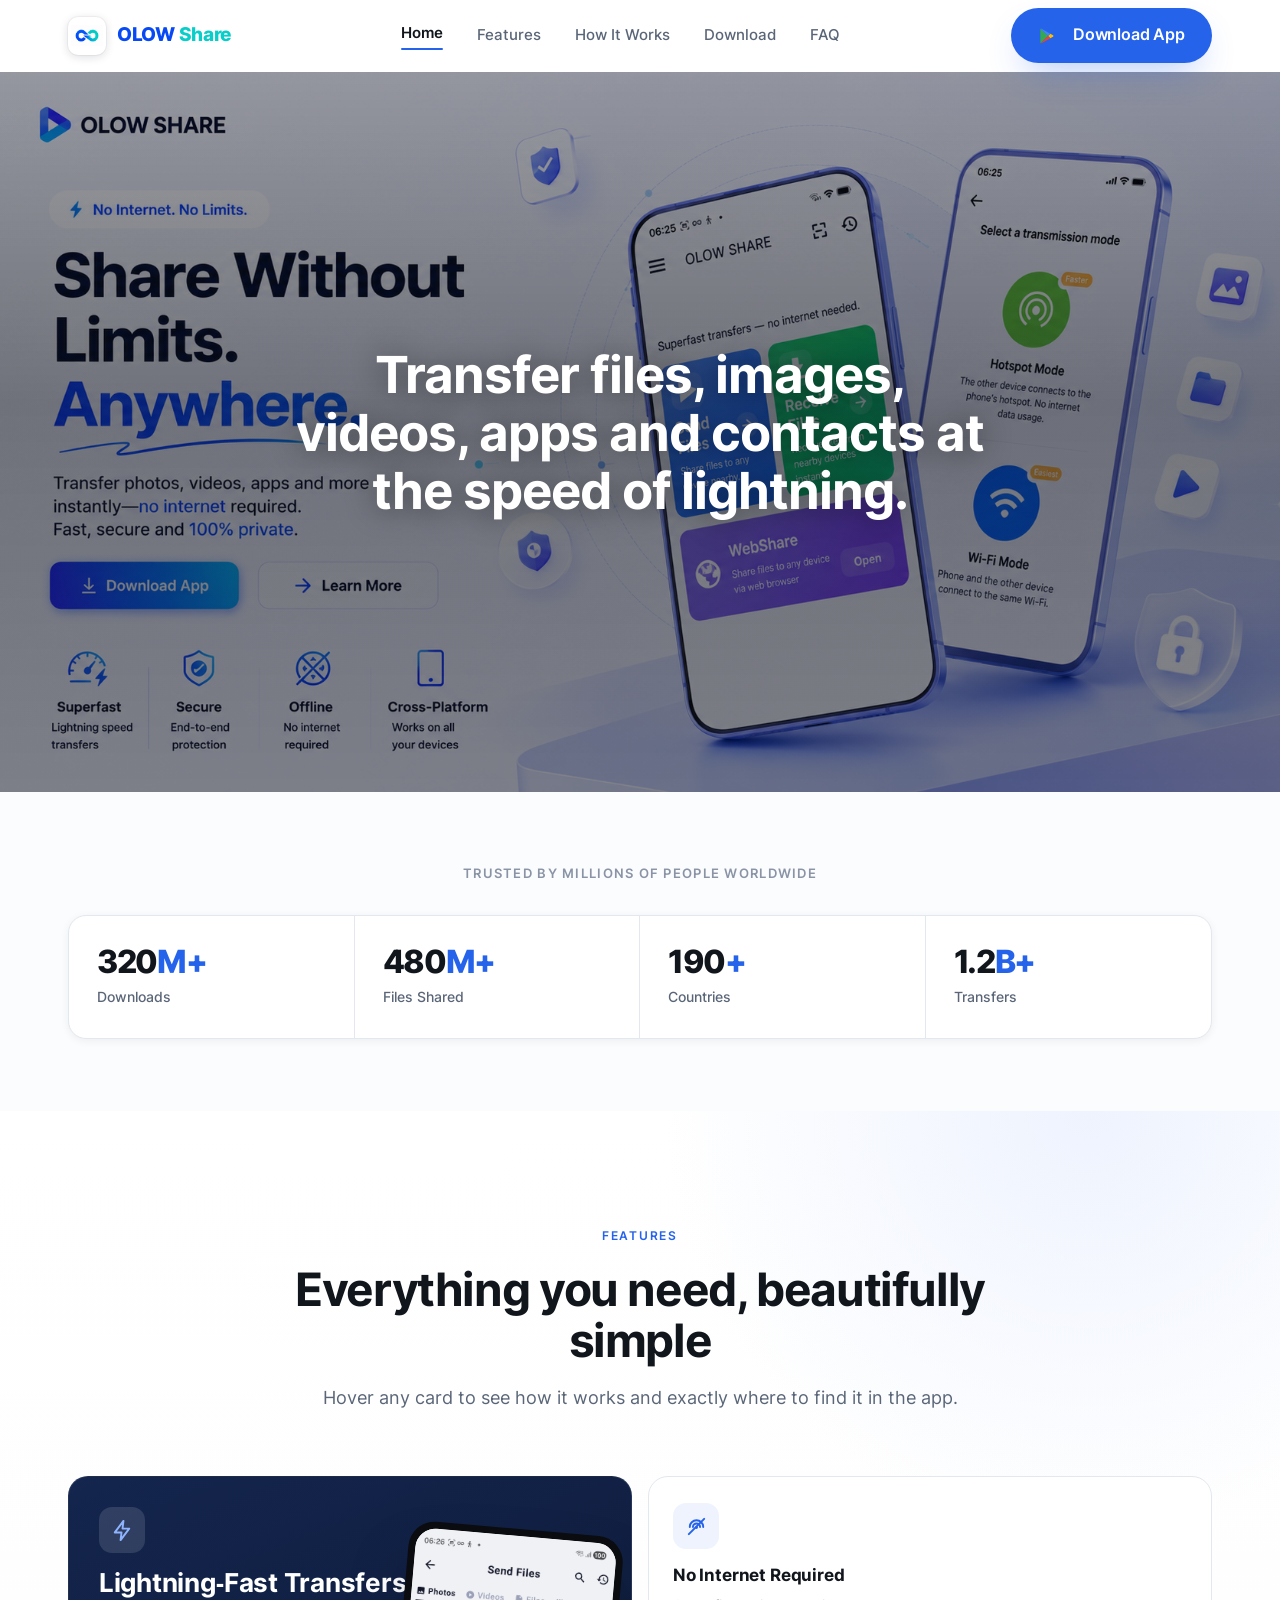
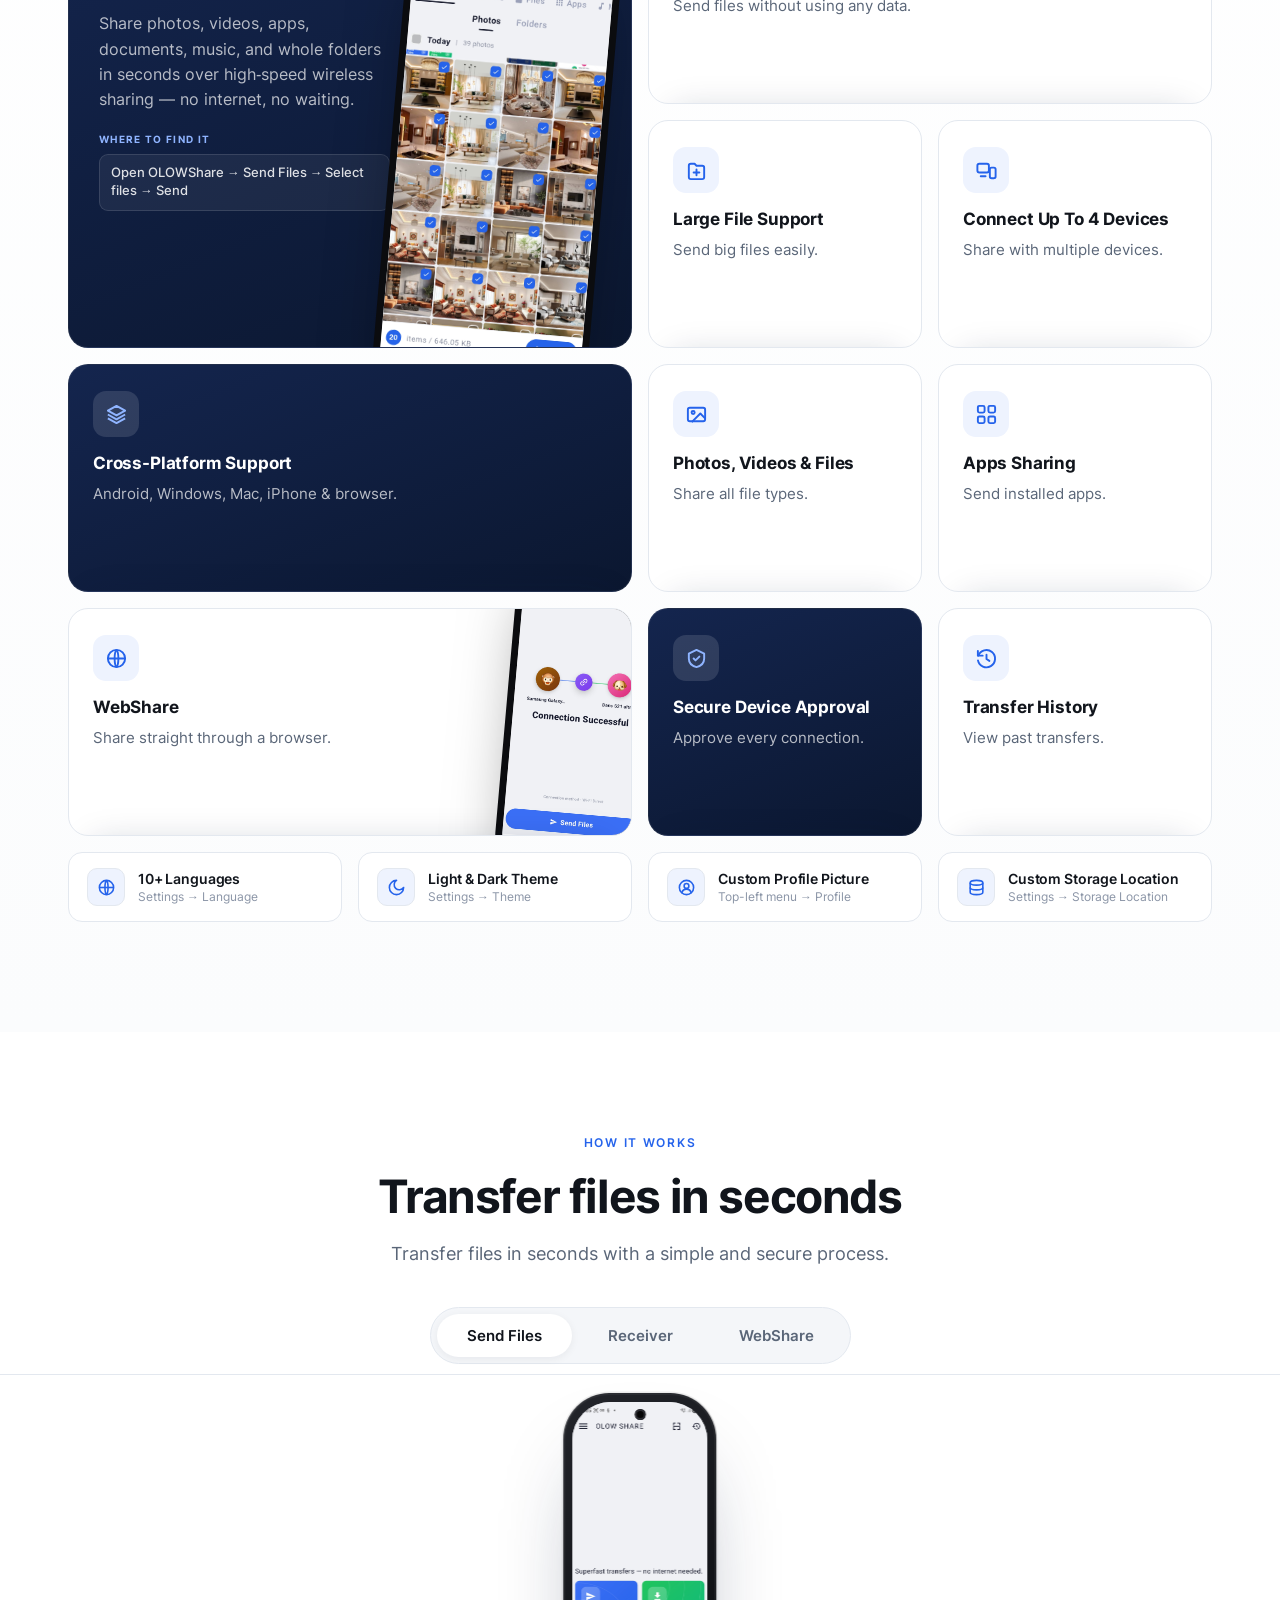
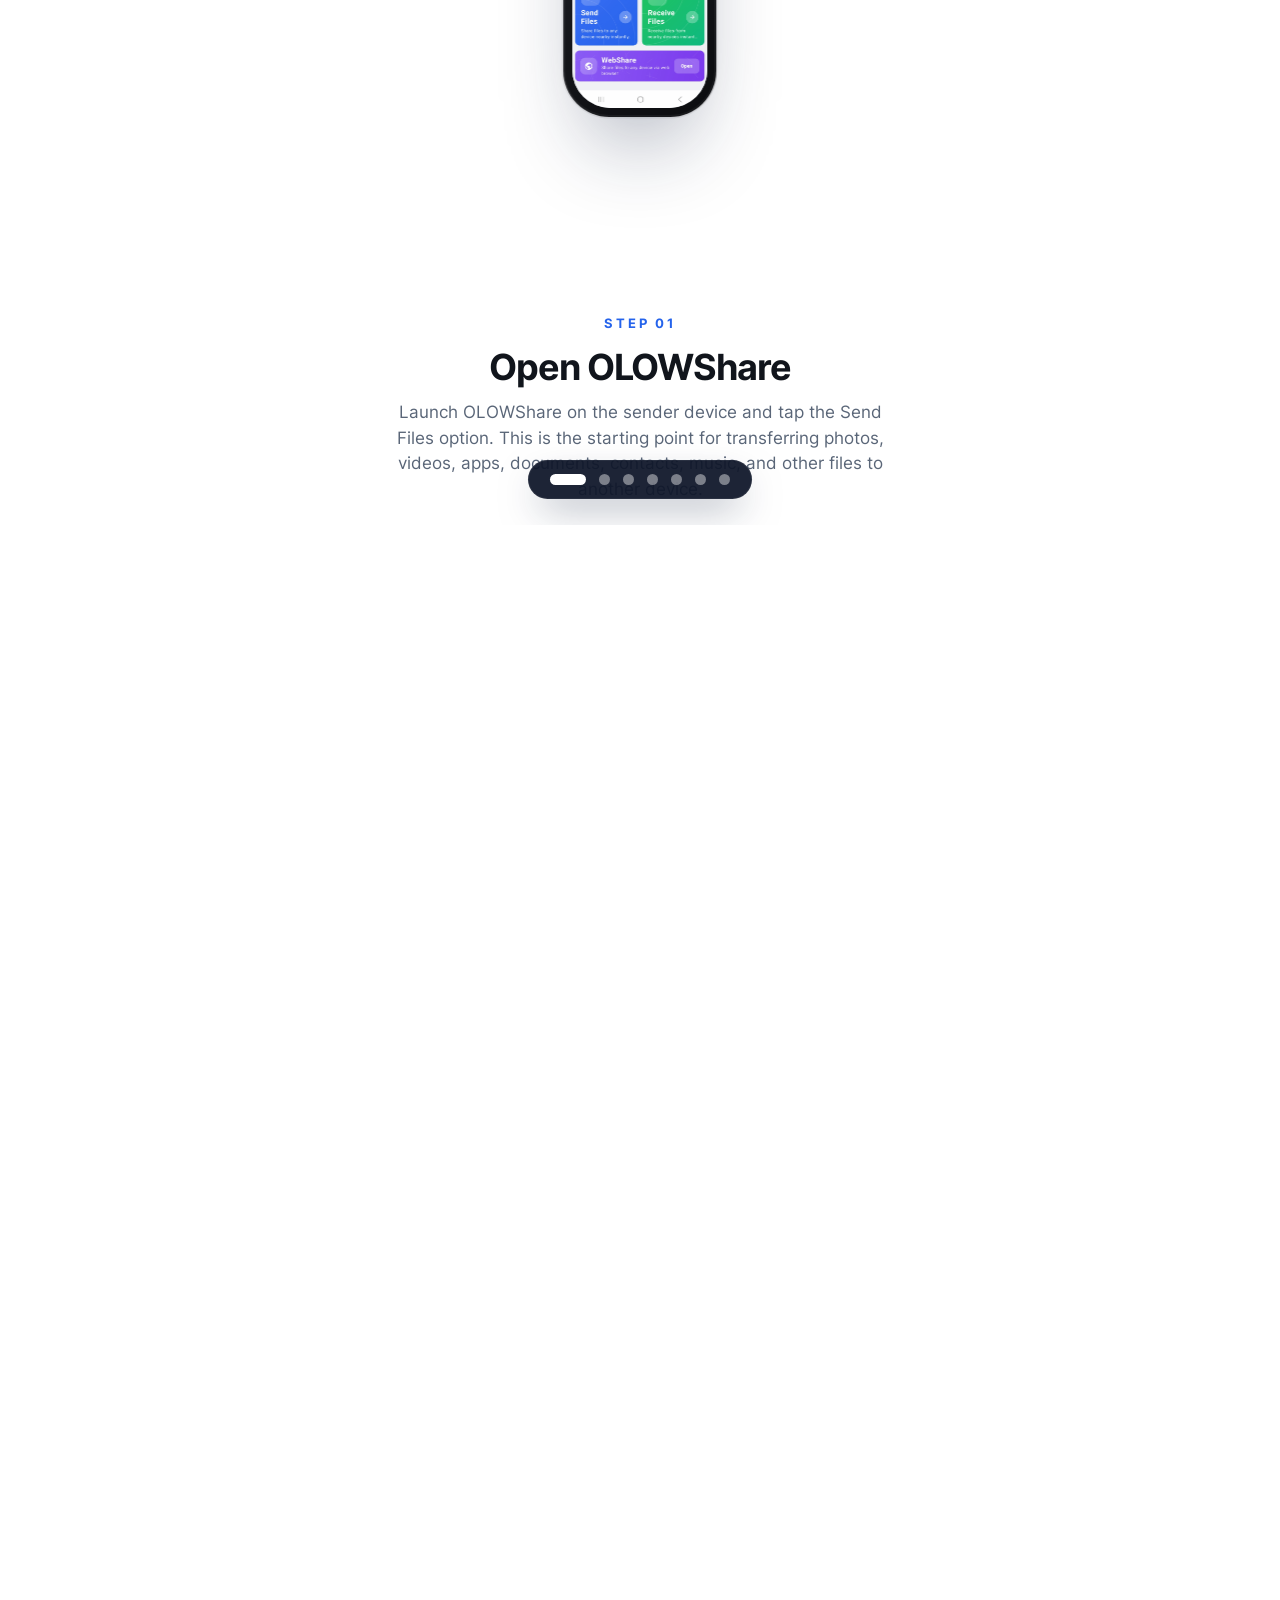
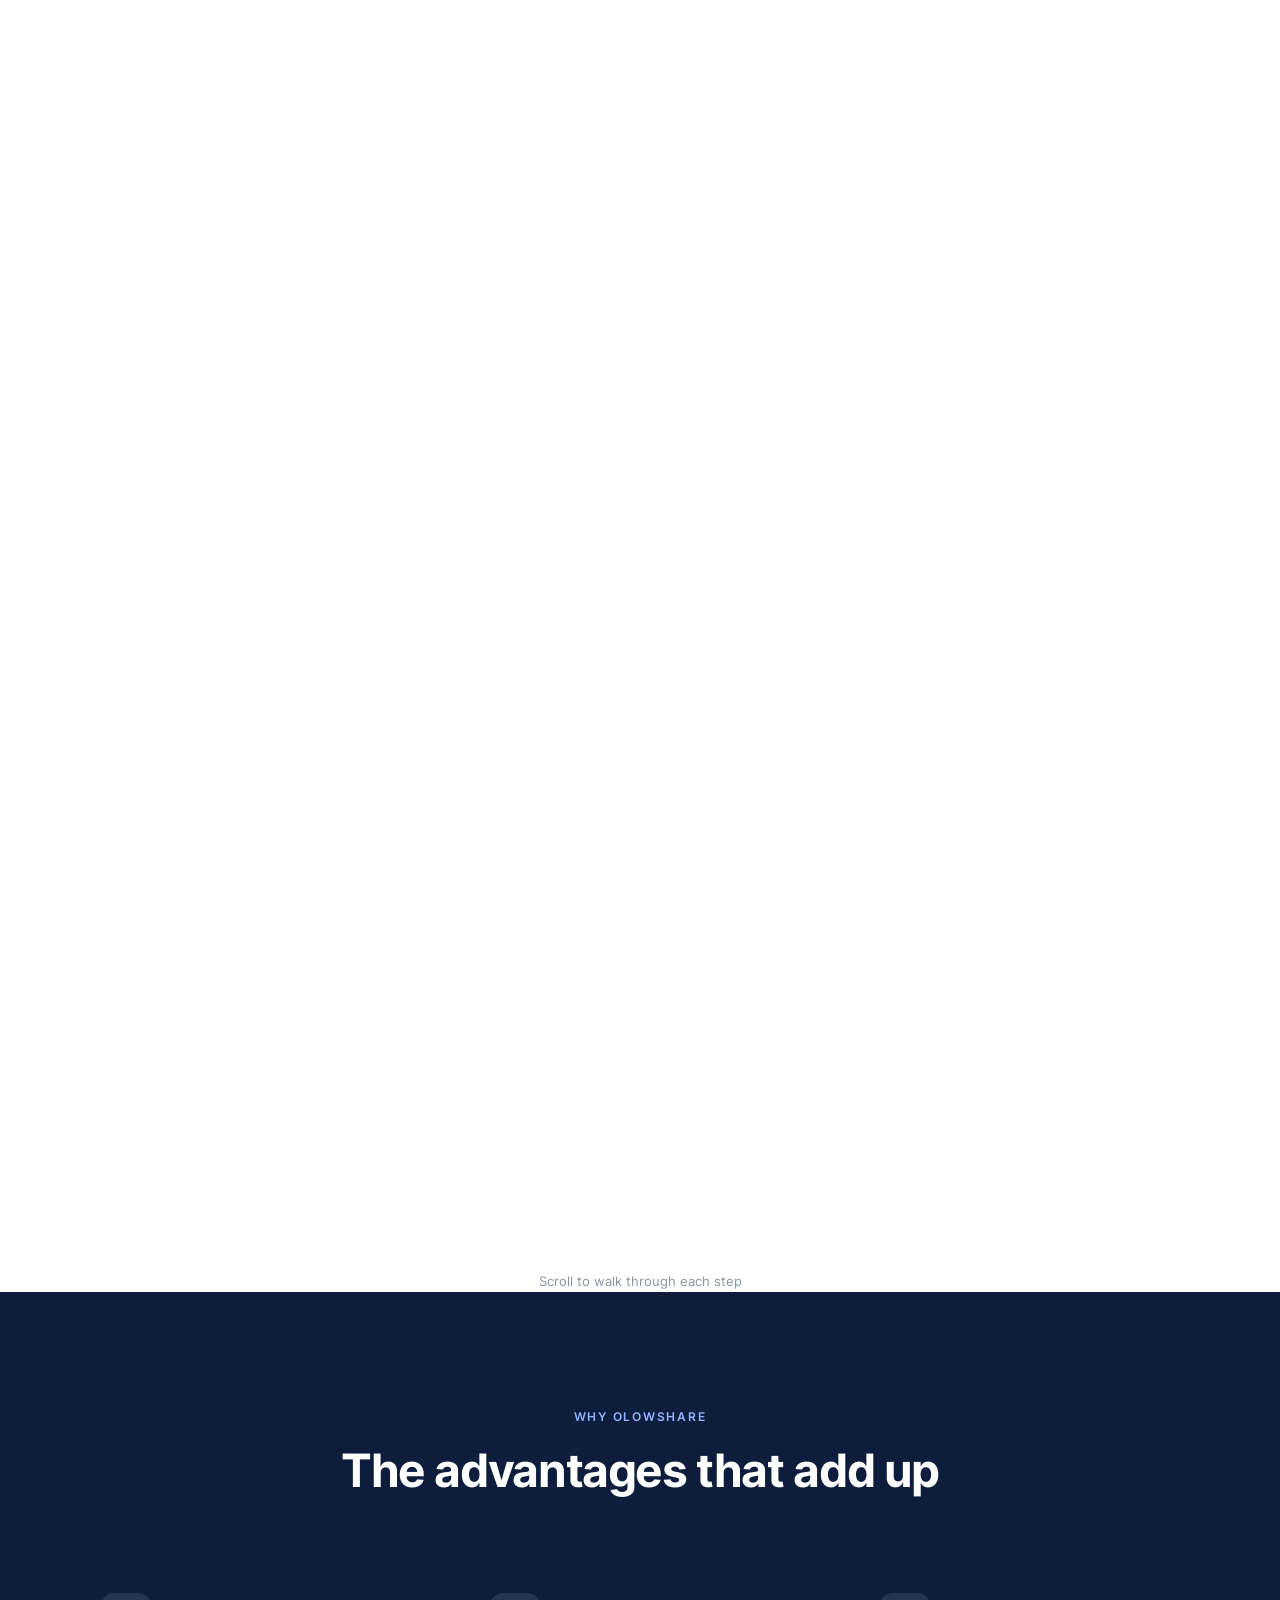
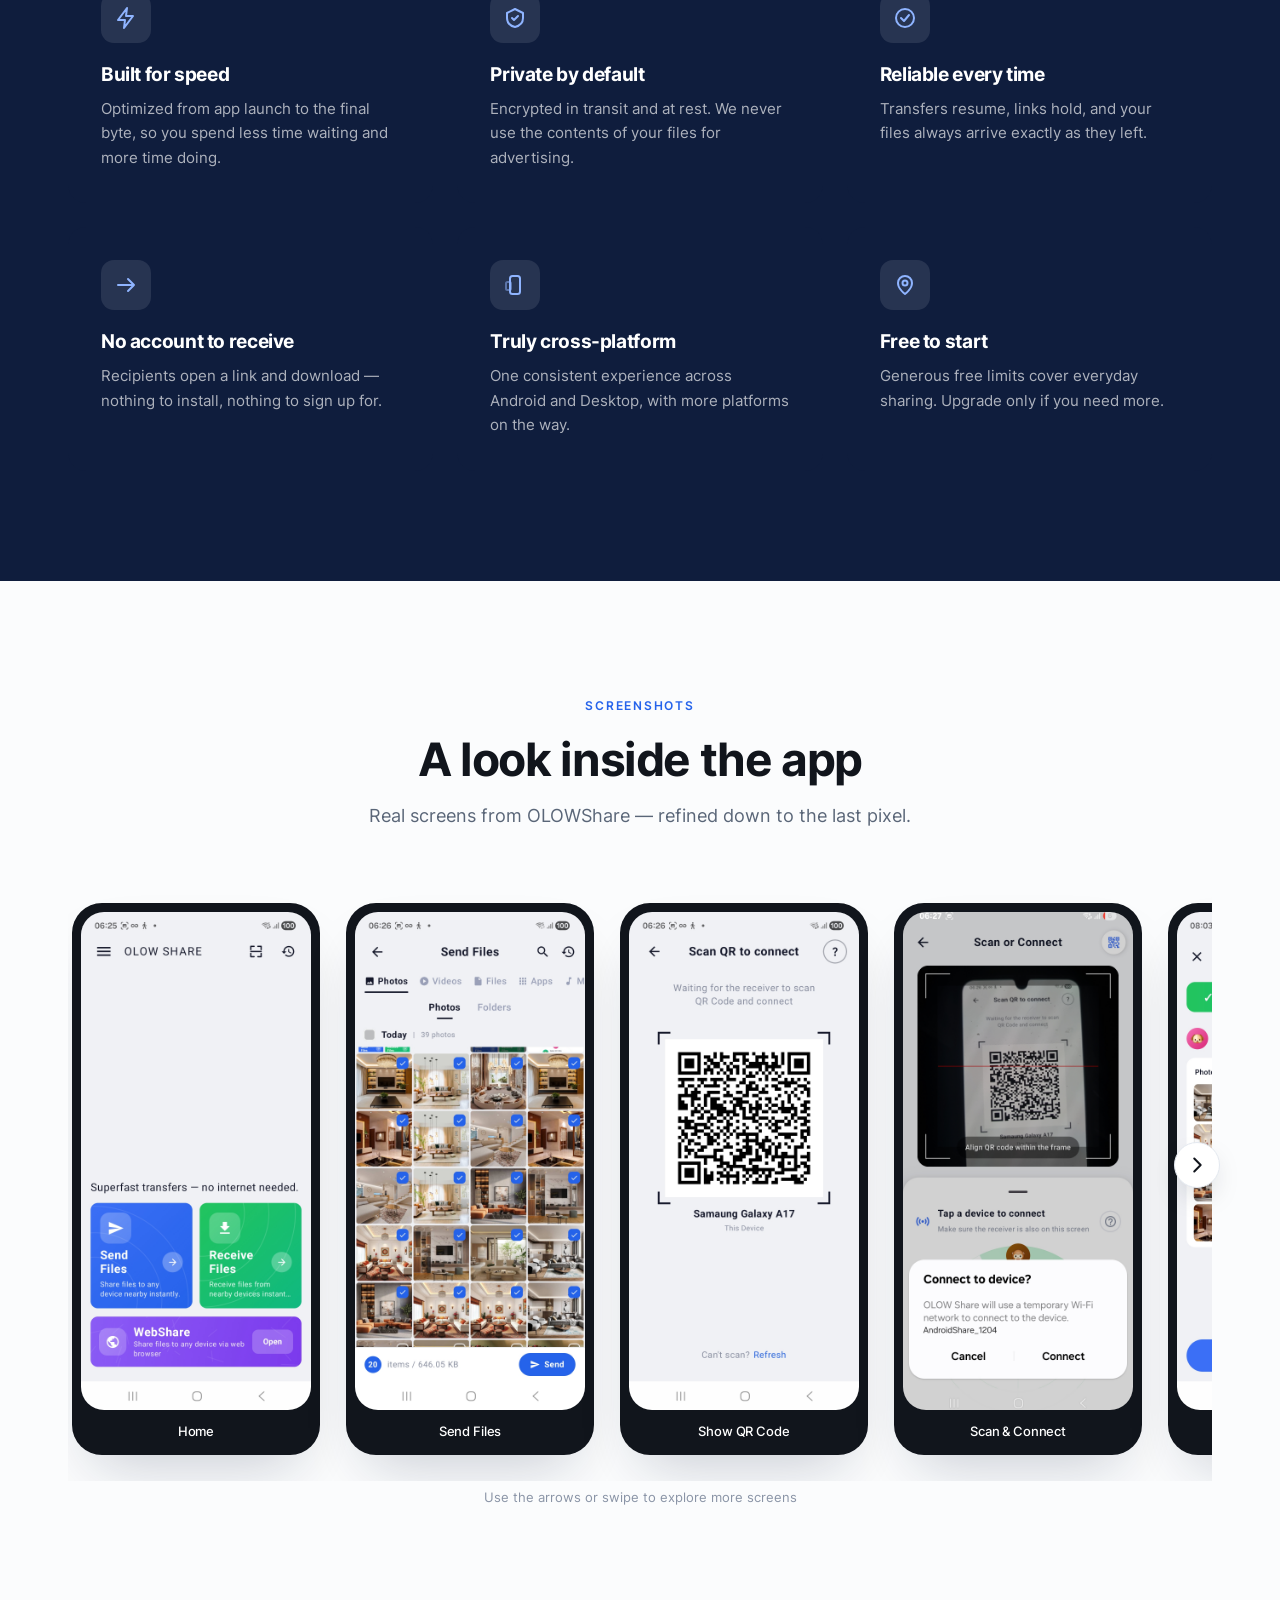
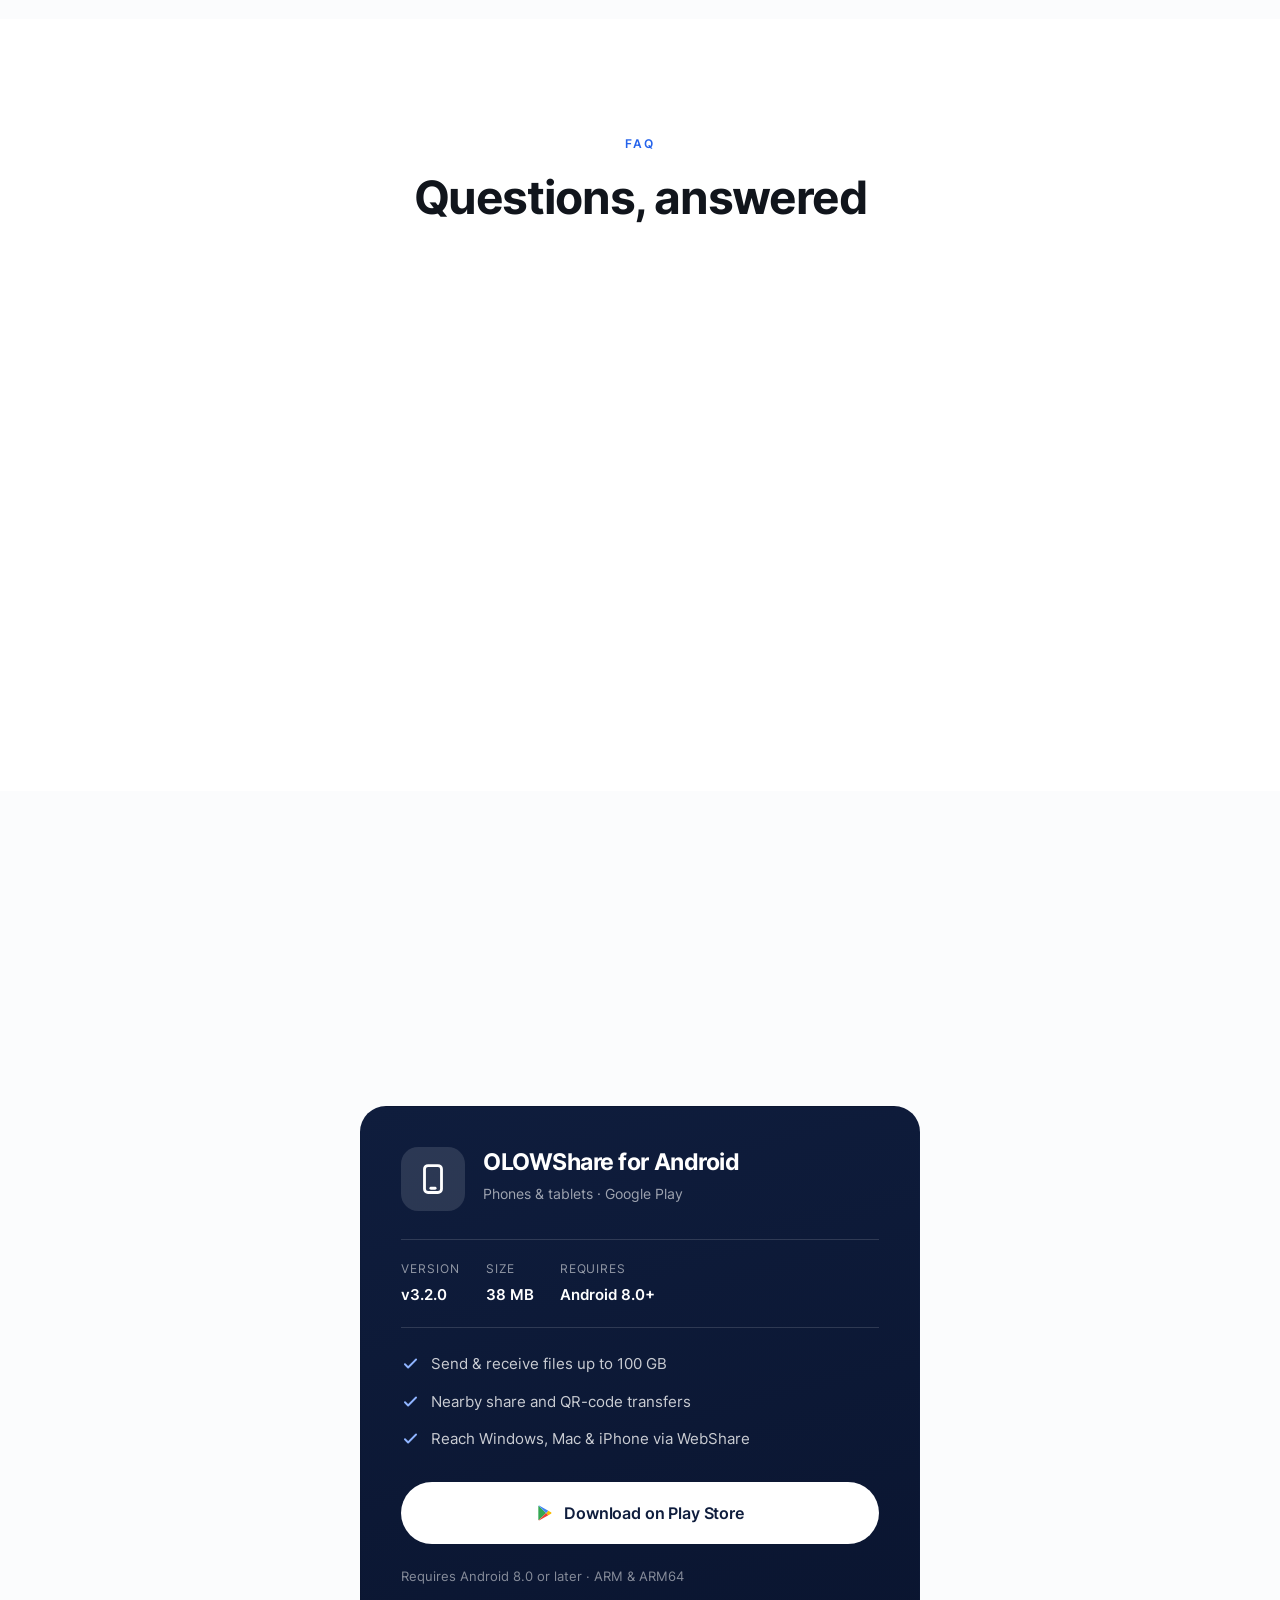
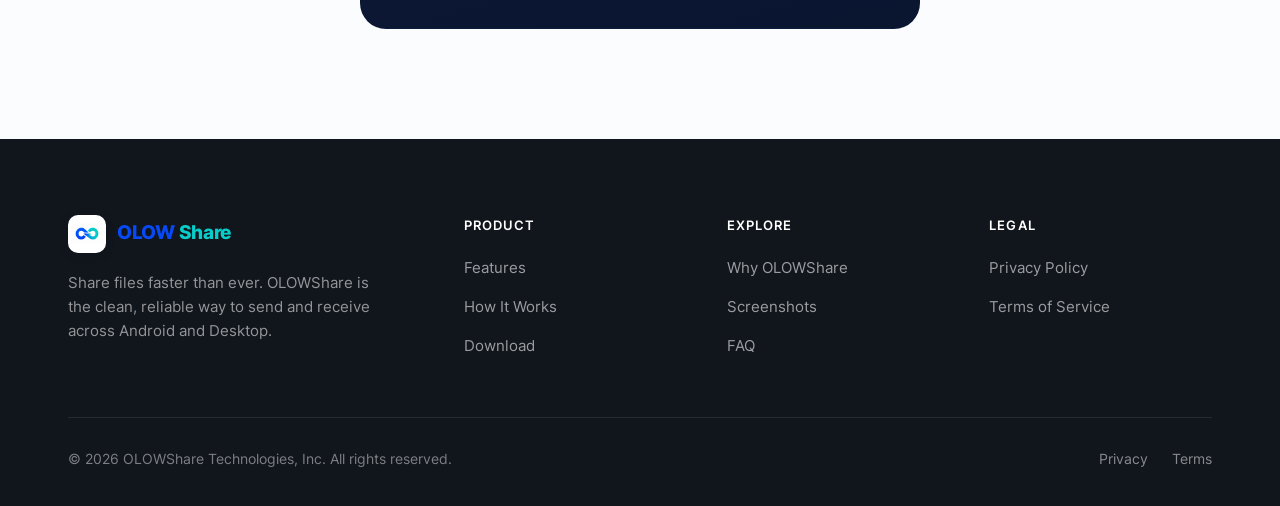
==== commit c9dfd1e6: "Add files via upload" ====
--- a/index.html
+++ b/index.html
@@ -1274,14 +1274,14 @@
 .hiw-step h3 { font-size:clamp(1.7rem,2.8vw,2.4rem); margin:12px 0 14px; letter-spacing:-.03em; line-height:1.08; }
 .hiw-step p { font-size:1.06rem; color:var(--slate); line-height:1.5; }
 
-/* progress dots + hint — bigger, and a draggable pill (hold & drag to scrub steps) */
-.hiw-dots { position:absolute; left:50%; bottom:14px; transform:translateX(-50%); display:flex; align-items:center; gap:11px; z-index:4;
-  padding:11px 16px; border-radius:999px; background:rgba(255,255,255,.72); border:1px solid var(--line);
-  box-shadow:var(--sh-xs); -webkit-backdrop-filter:blur(8px); backdrop-filter:blur(8px);
+/* progress dots — a clearly-visible dark control pill; click a dot or drag across to scrub */
+.hiw-dots { position:absolute; left:50%; bottom:26px; transform:translateX(-50%); display:flex; align-items:center; gap:13px; z-index:6;
+  padding:14px 22px; border-radius:999px; background:rgba(15,23,42,.94);
+  box-shadow:0 16px 40px -12px rgba(15,29,61,.55), 0 0 0 1px rgba(255,255,255,.06) inset;
   cursor:grab; touch-action:none; user-select:none; -webkit-user-select:none; }
 .hiw-dots:active { cursor:grabbing; }
-.hiw-dots i { width:11px; height:11px; border-radius:50%; background:var(--line-strong); transition:width .35s var(--ease), background .35s var(--ease); pointer-events:none; }
-.hiw-dots i.on { background:var(--blue); width:34px; border-radius:7px; }
+.hiw-dots i { width:11px; height:11px; border-radius:50%; background:rgba(255,255,255,.42); transition:width .35s var(--ease), background .35s var(--ease); pointer-events:none; }
+.hiw-dots i.on { background:#fff; width:36px; border-radius:7px; }
 .hiw-scrollhint { text-align:center; color:var(--slate-light); font-size:.84rem; padding:16px 28px 0; }
 
 /* WebShare */
@@ -1325,8 +1325,9 @@
 .hiw-track.wifi { height:760vh; }
 .hiw-device { opacity:0; transition:transform 1s var(--ease), opacity .55s var(--ease), height .7s var(--ease), top .7s var(--ease); }
 .hiw-device.on { opacity:1; }
-/* centered steps (phone above, text below): lift + shrink the phone so the text always has room */
-.hiw-stagewrap.center-step .hiw-device { top:39%; height:min(56vh,460px); }
+/* centered steps (phone above, text below): lift + shrink the phone so the text always has room
+   — sized to fit the shorter pinned area (nav + sticky tabs) without overlapping the text */
+.hiw-stagewrap.center-step .hiw-device { top:24%; height:min(36vh,390px); }
 .hiw-stagewrap.center-step .hiw-step[data-side="center"] { bottom:3%; }
 
 .hiw-altdev { position:absolute; left:50%; top:50%; opacity:0; transform:translate(-50%,-50%) translateX(var(--px,0px)); transition:transform 1s var(--ease), opacity .55s var(--ease); will-change:transform,opacity; }
@@ -1337,8 +1338,8 @@
 /* ===== Receiver walkthrough: dual-phone (both devices) steps ===== */
 .hiw-track.receiver { height:640vh; }
 .hiw-track.hotspot { height:840vh; }
-.hiw-altdev.dual { display:flex; align-items:flex-end; justify-content:center; gap:28px; width:auto; height:auto; top:44%; }
-.hiw-altdev.dual .dual-phone { width:min(27vw,206px); text-align:center; }
+.hiw-altdev.dual { display:flex; align-items:flex-end; justify-content:center; gap:28px; width:auto; height:auto; top:24%; }
+.hiw-altdev.dual .dual-phone { width:min(27vw,16vh,200px); text-align:center; }
 .hiw-altdev.dual .dev-frame { width:100%; height:auto; }
 .hiw-altdev.dual .dev-screen { height:auto; aspect-ratio:1080/2340; }
 .hiw-altdev.dual .dev-screen img { object-fit:cover; object-position:top center; }
@@ -2266,25 +2267,28 @@
       var pressing = false, dragging = false, startX = 0;
       var onMove = function (e) {
         if (!pressing) return;
-        if (e.cancelable) e.preventDefault();                 /* stop the page from scrolling mid-drag */
-        if (!dragging && Math.abs(e.clientX - startX) > 4) dragging = true;
-        goToStep(idxFromX(e.clientX), false);                 /* follow the finger / cursor instantly */
+        if (!dragging && Math.abs(e.clientX - startX) > 6) dragging = true;   /* only start once you actually drag */
+        if (!dragging) return;
+        if (e.cancelable) e.preventDefault();                 /* stop the page scrolling while scrubbing */
+        goToStep(idxFromX(e.clientX), false);                 /* follow the finger / cursor */
       };
       var onUp = function (e) {
-        if (!pressing) return; pressing = false; dragging = false;
+        if (!pressing) return; pressing = false;
         var x = (e && e.clientX != null) ? e.clientX : startX;
-        goToStep(idxFromX(x), true);                          /* smooth settle on release */
+        /* a plain tap (no drag) jumps to the tapped dot; a drag has already landed where released */
+        goToStep(idxFromX(x), false);
+        dragging = false;
         window.removeEventListener('pointermove', onMove, { passive: false });
         window.removeEventListener('pointerup', onUp);
         window.removeEventListener('pointercancel', onUp);
         window.removeEventListener('touchmove', blockTouch, { passive: false });
       };
       /* extra guard for older mobile browsers that don't fully honor touch-action */
-      var blockTouch = function (e) { if (pressing && e.cancelable) e.preventDefault(); };
+      var blockTouch = function (e) { if (dragging && e.cancelable) e.preventDefault(); };
       dotsWrap.addEventListener('pointerdown', function (e) {
         pressing = true; dragging = false; startX = e.clientX;
-        goToStep(idxFromX(e.clientX), false);                 /* immediate move — even a plain hold responds */
-        /* listen on window so the drag keeps working even if the finger leaves the small pill */
+        /* NOTE: do NOT navigate on press — that yanked the page when you grabbed the slider.
+           We navigate only on a real tap (release) or once you start dragging. */
         window.addEventListener('pointermove', onMove, { passive: false });
         window.addEventListener('pointerup', onUp);
         window.addEventListener('pointercancel', onUp);
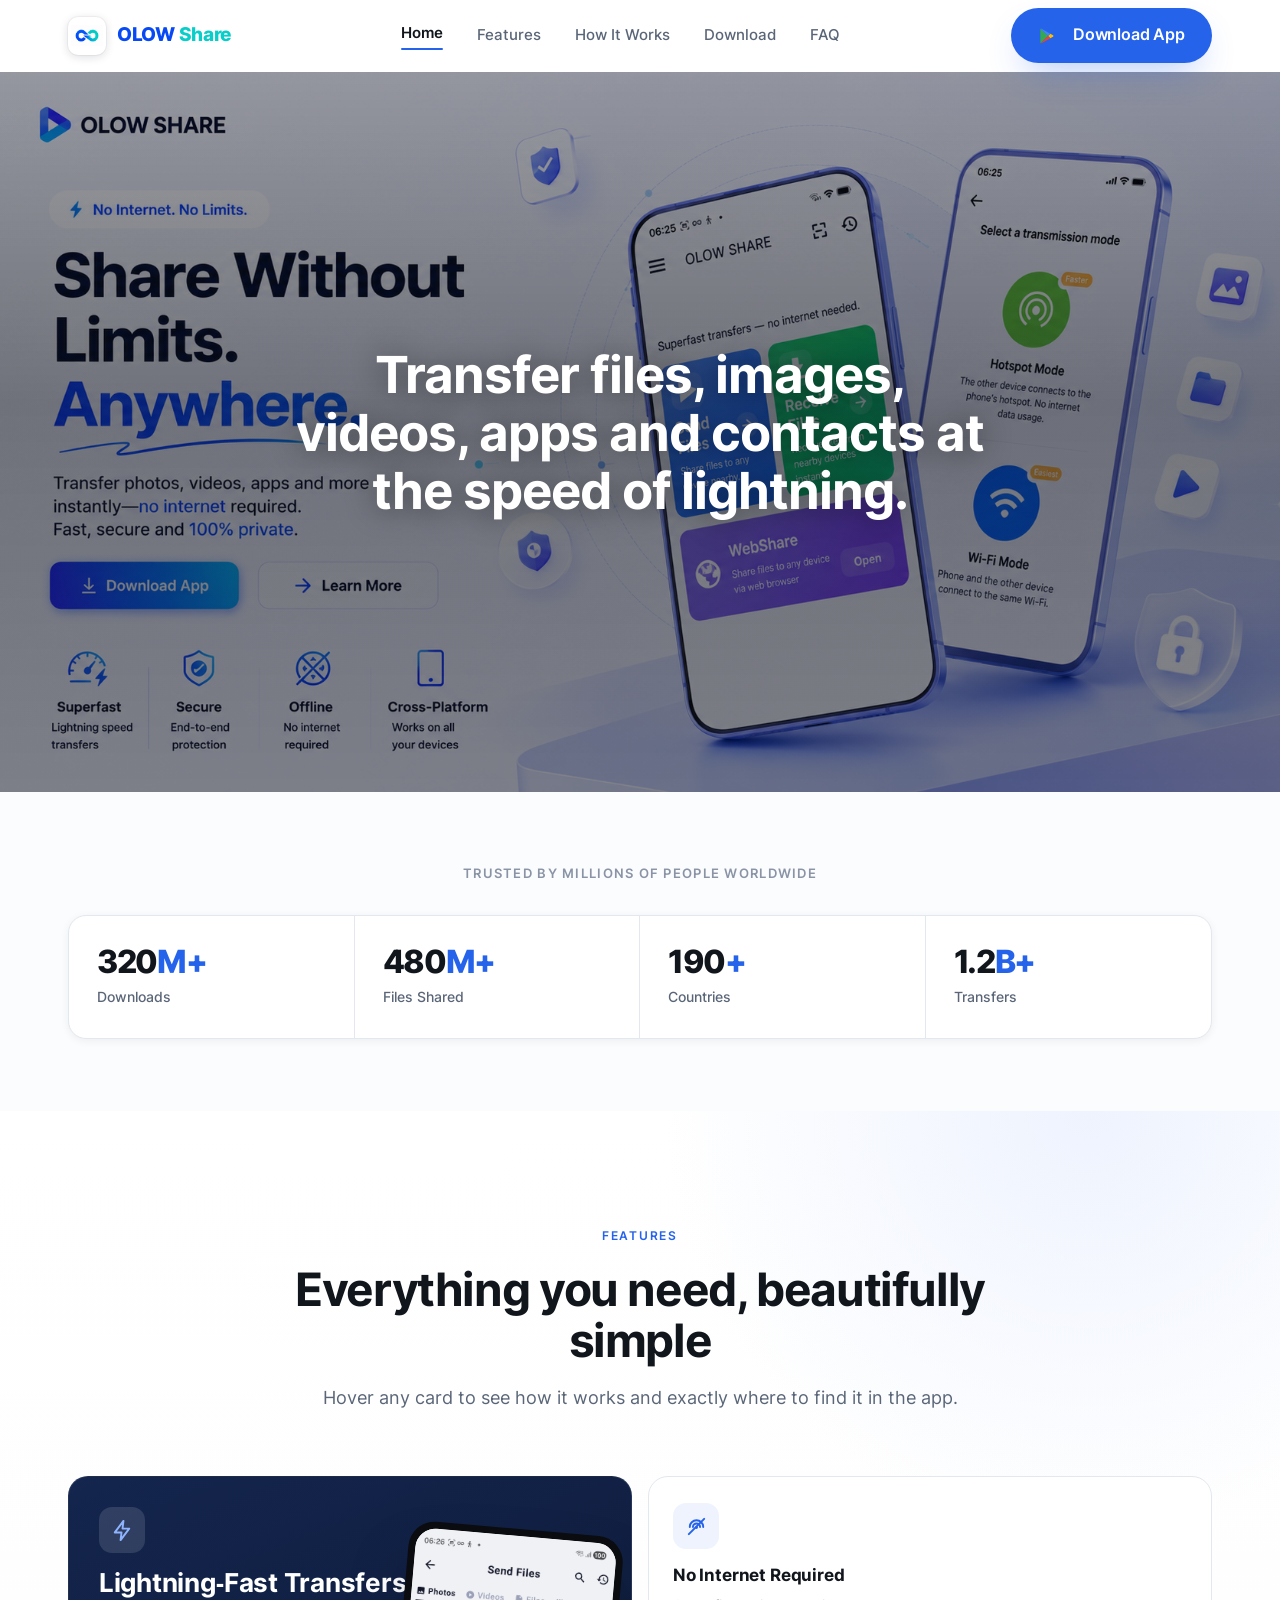
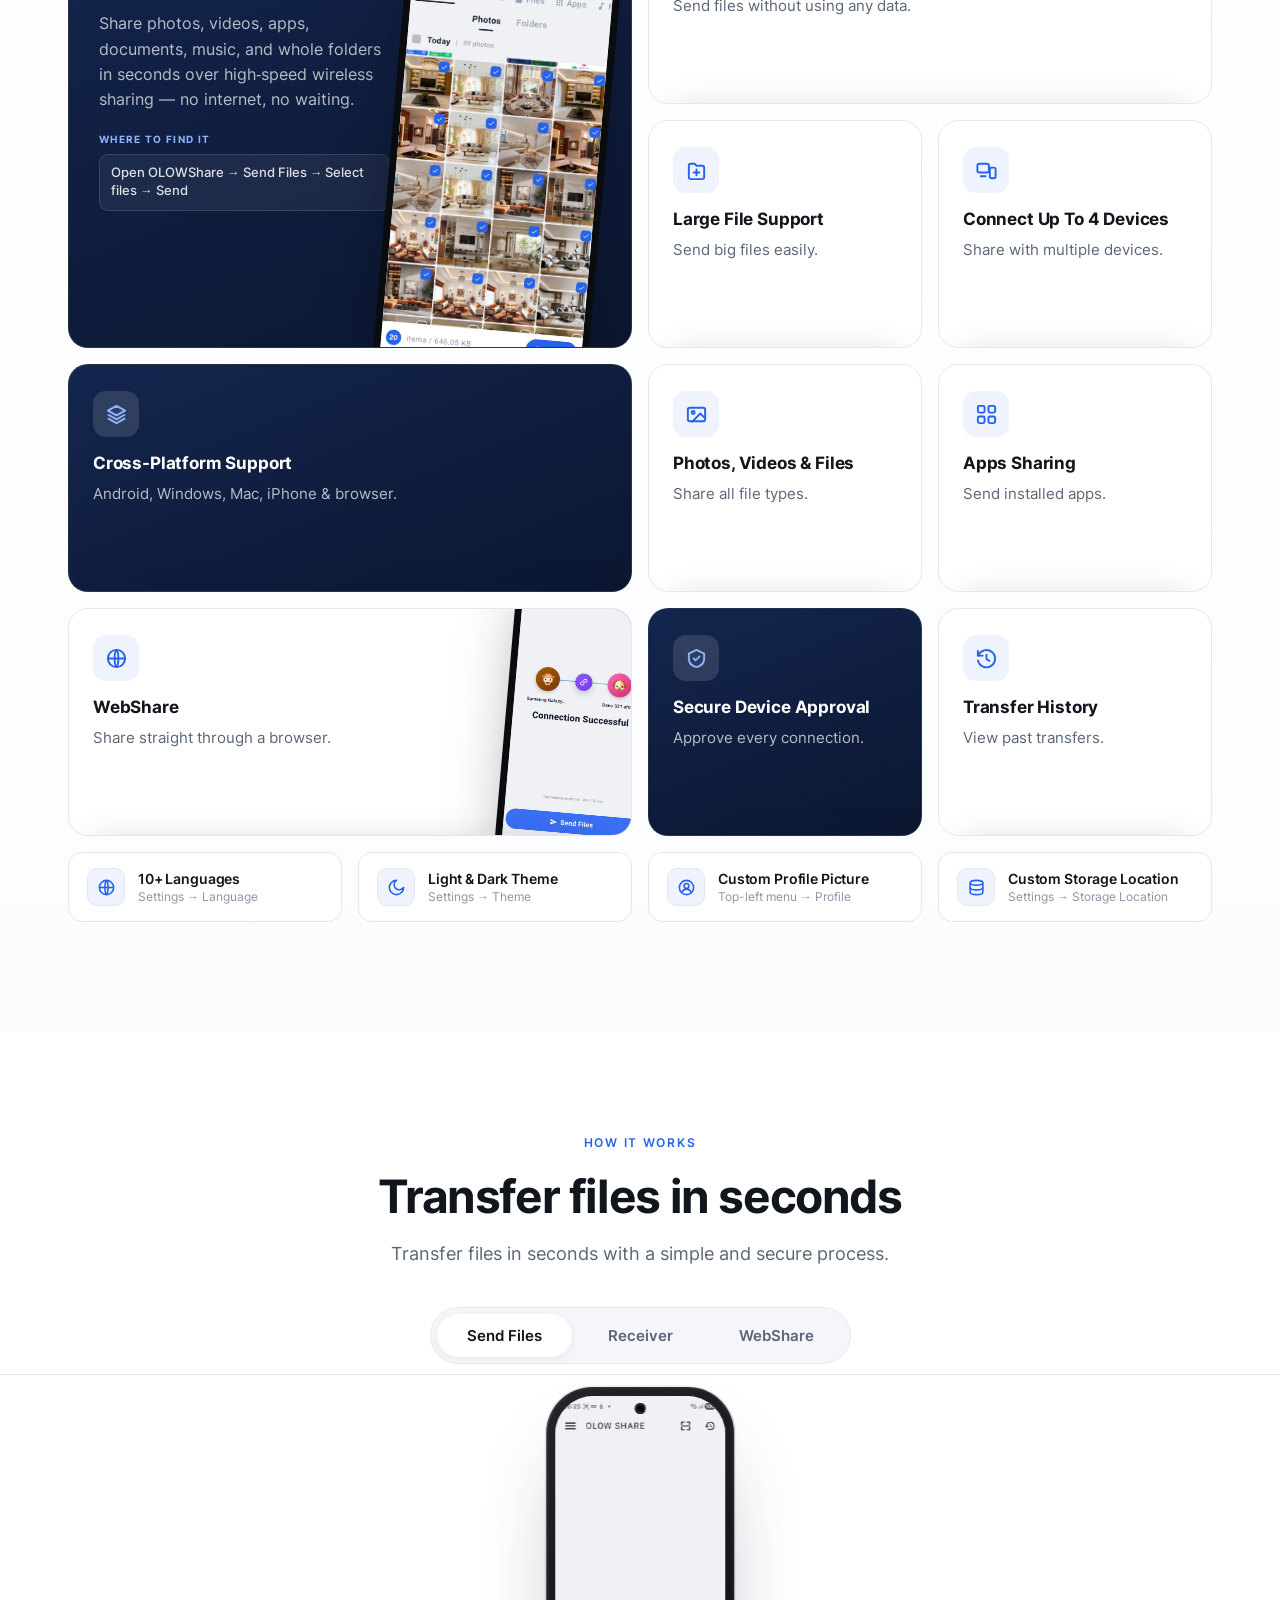
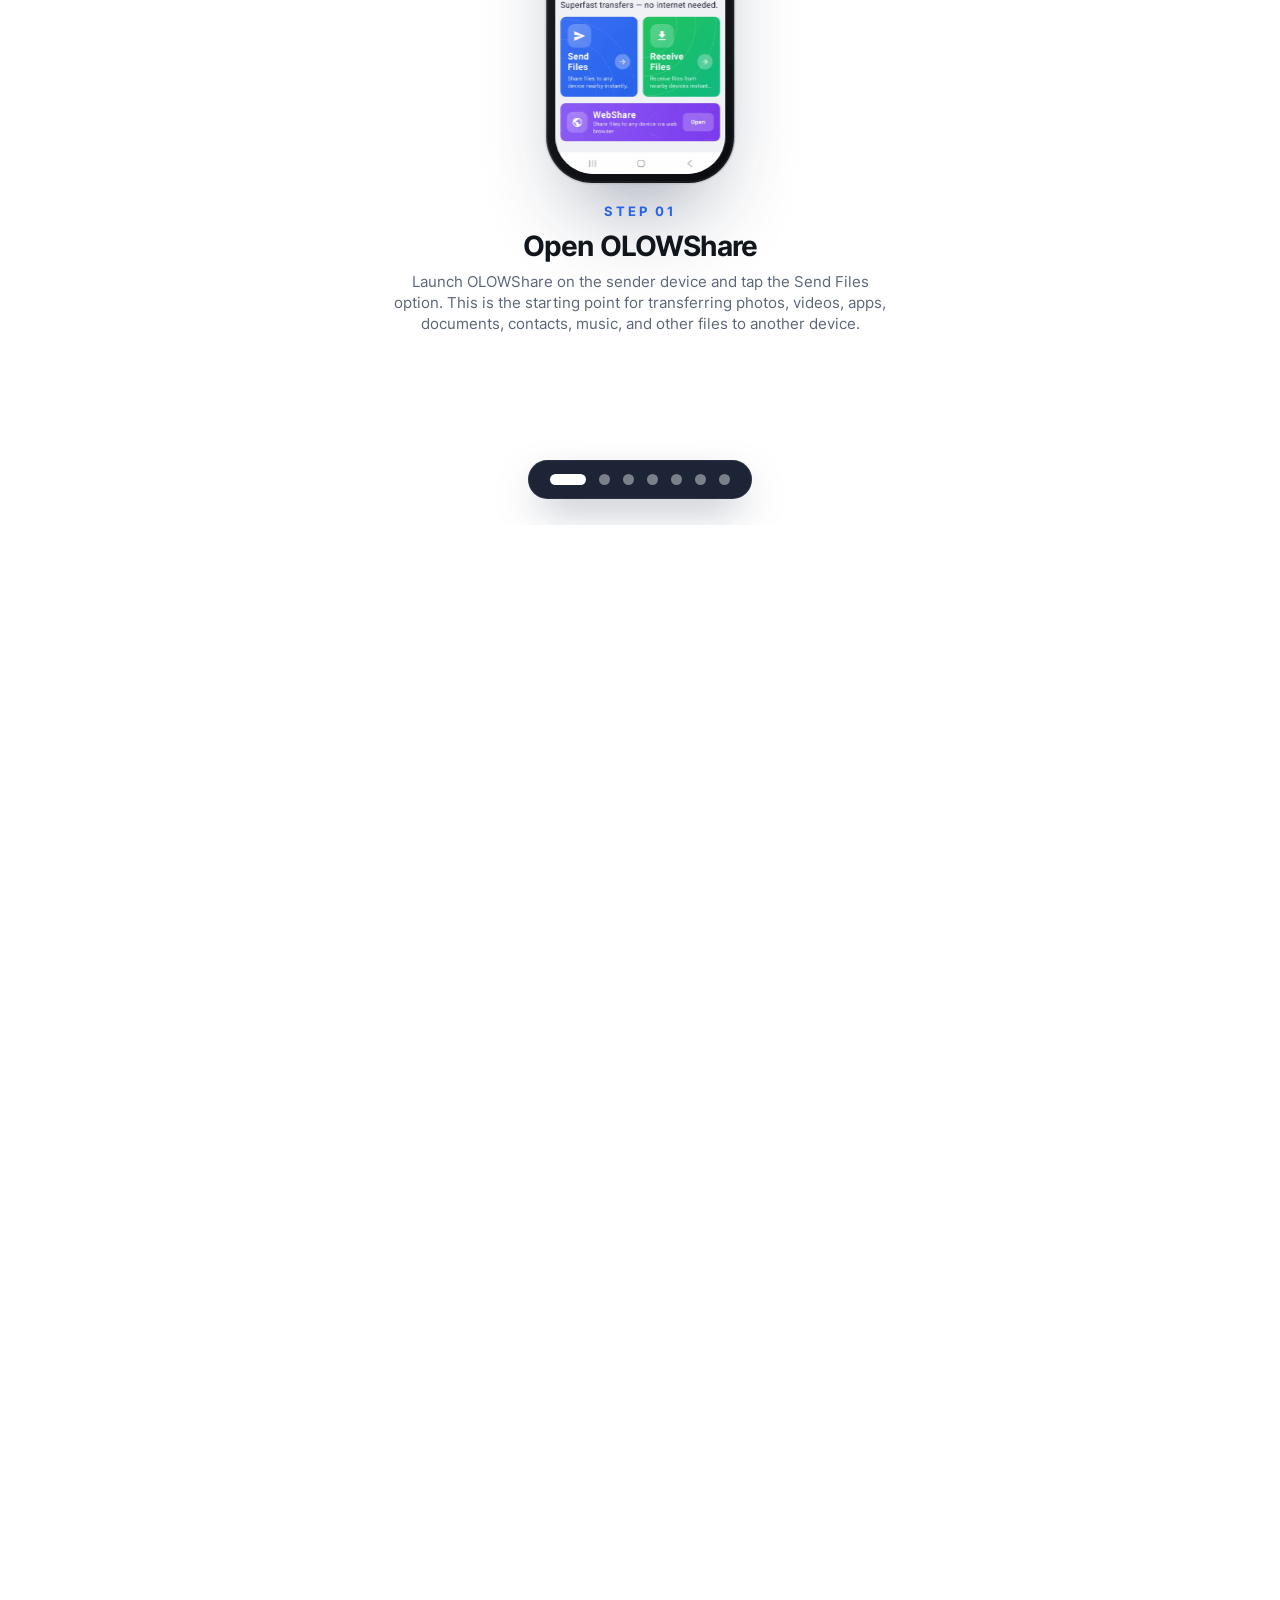
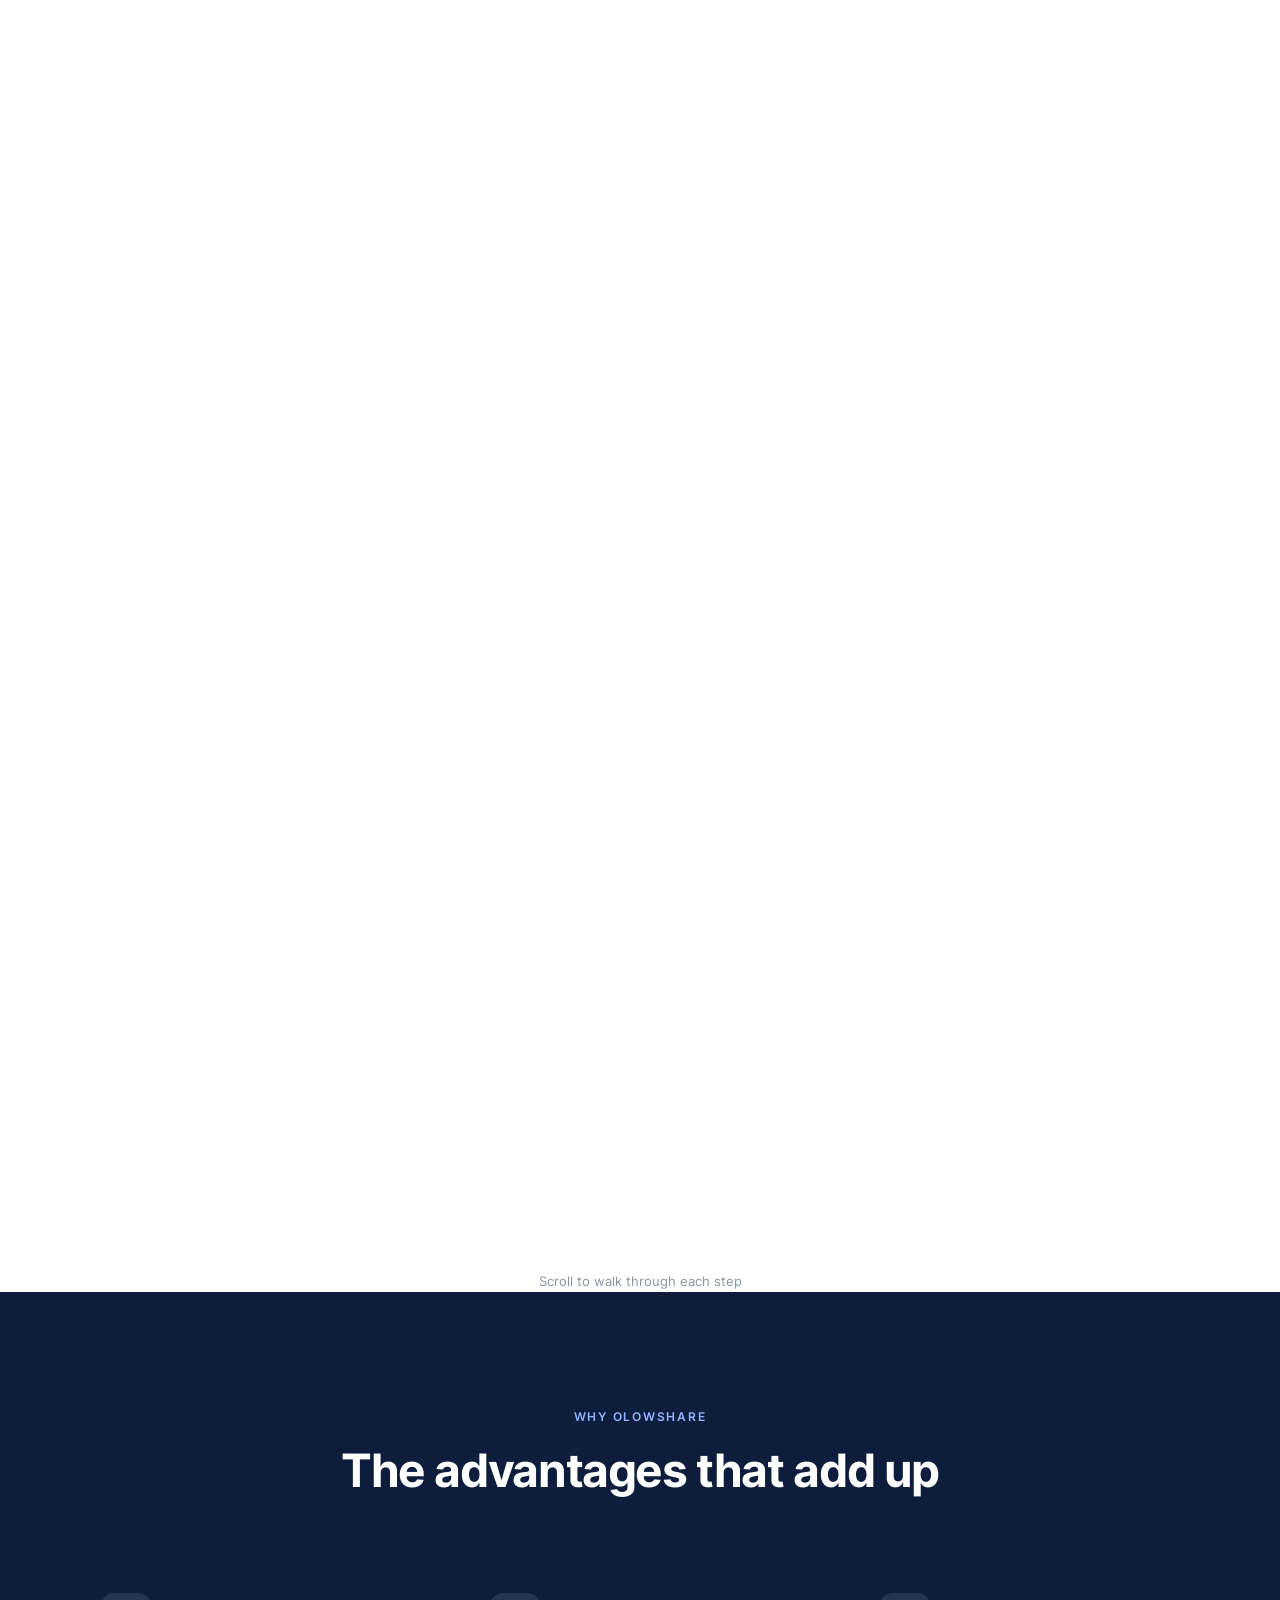
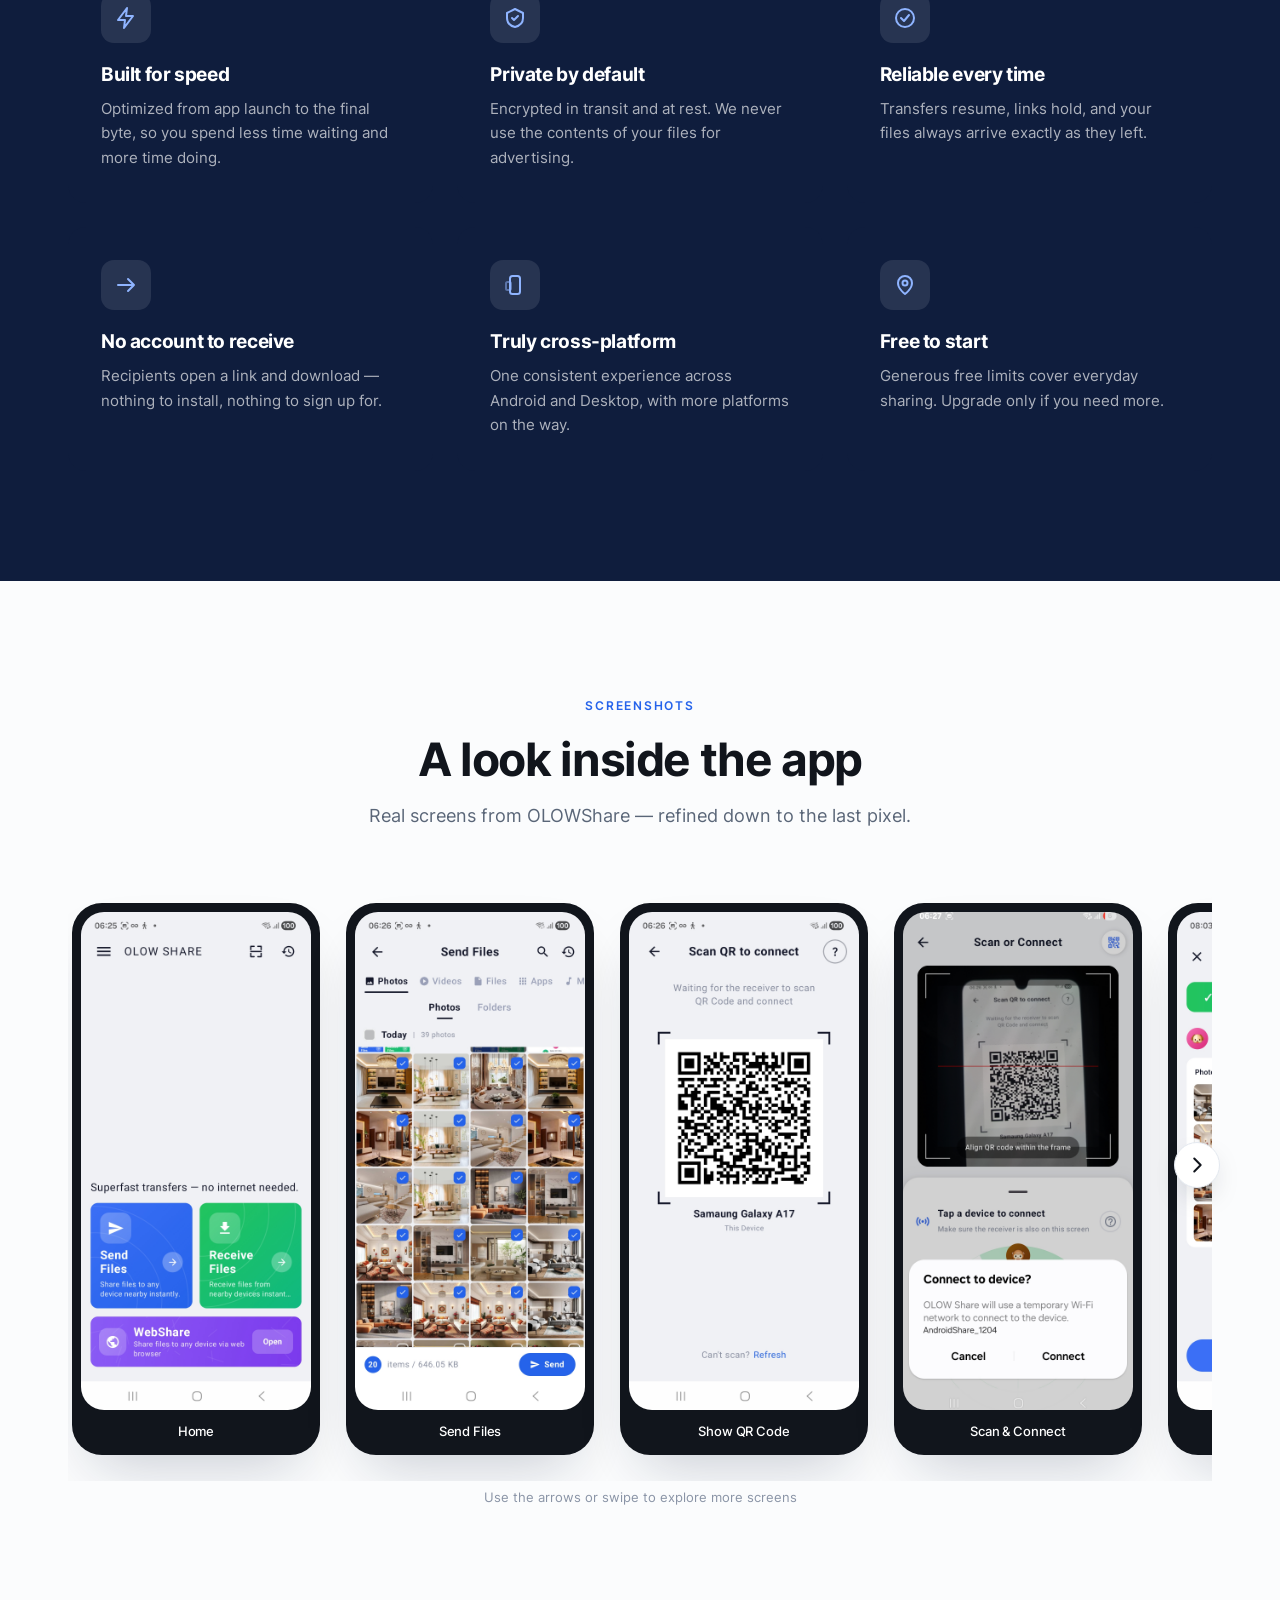
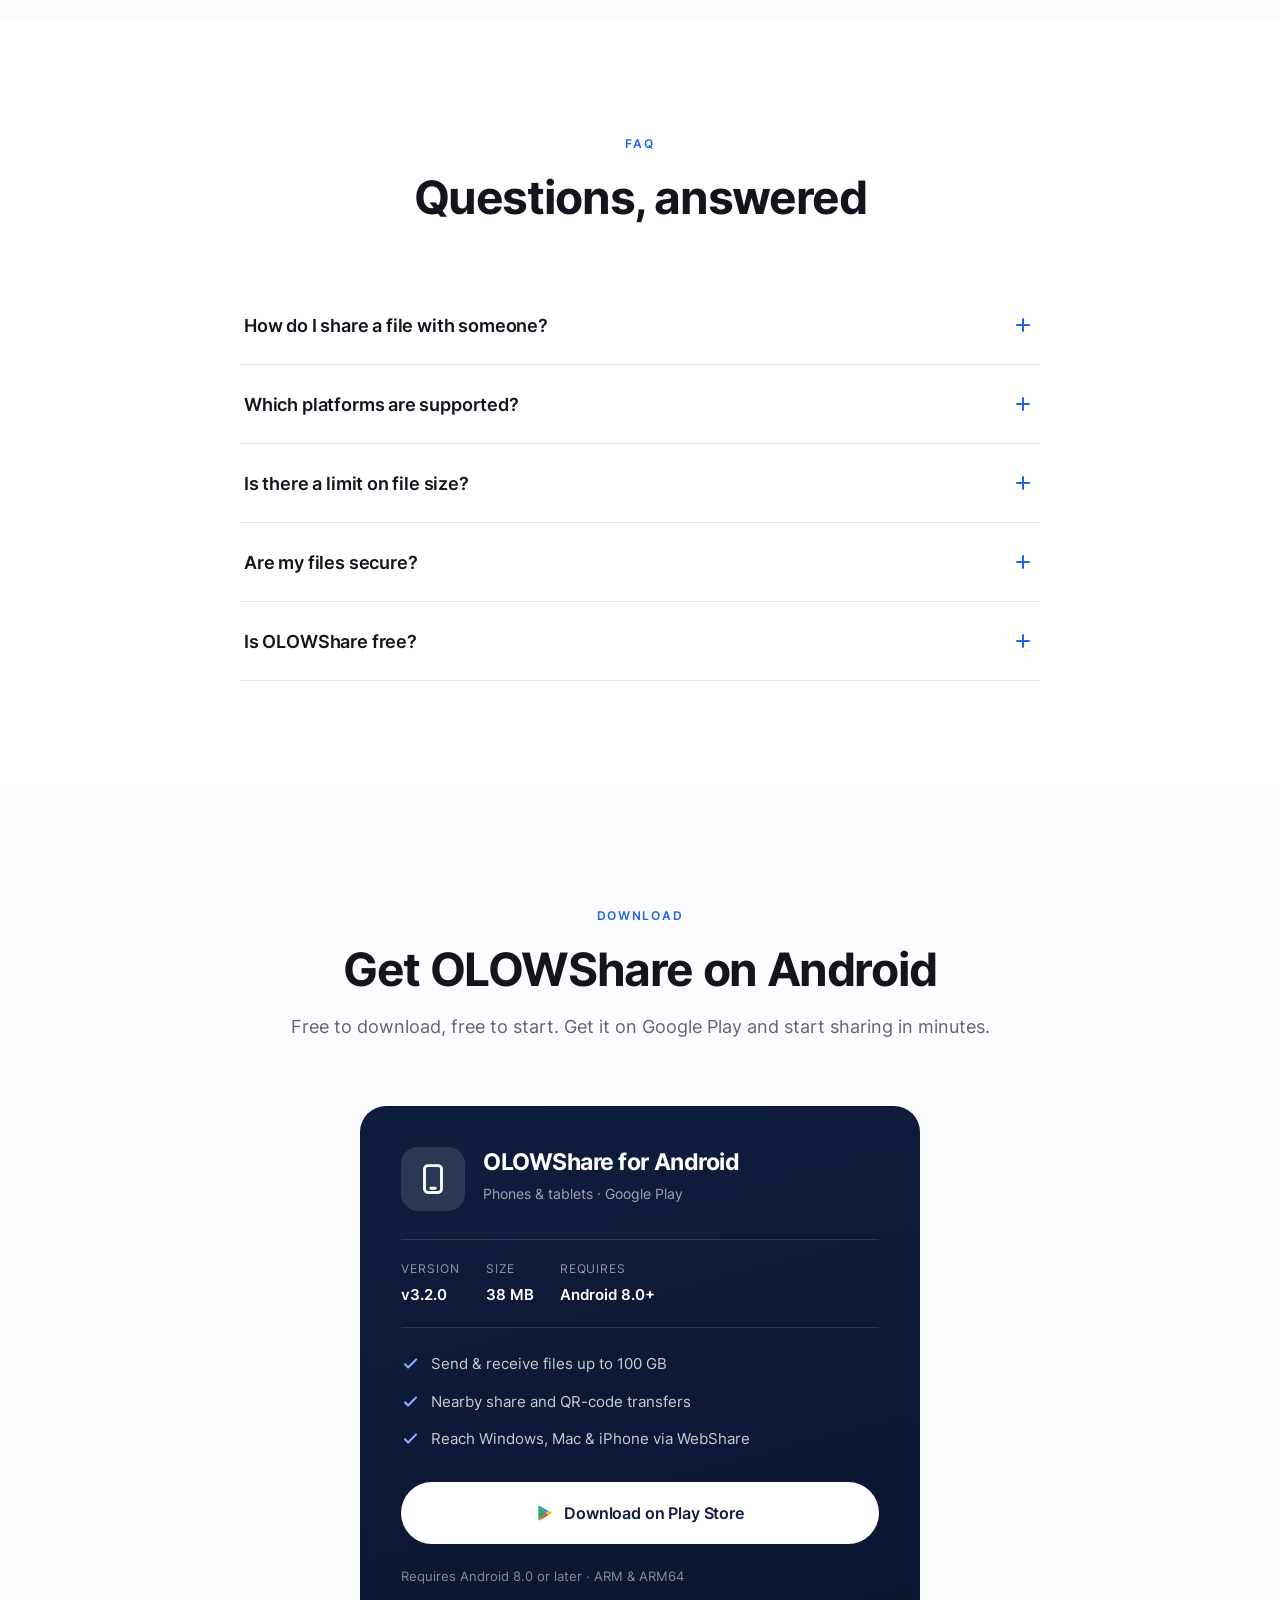
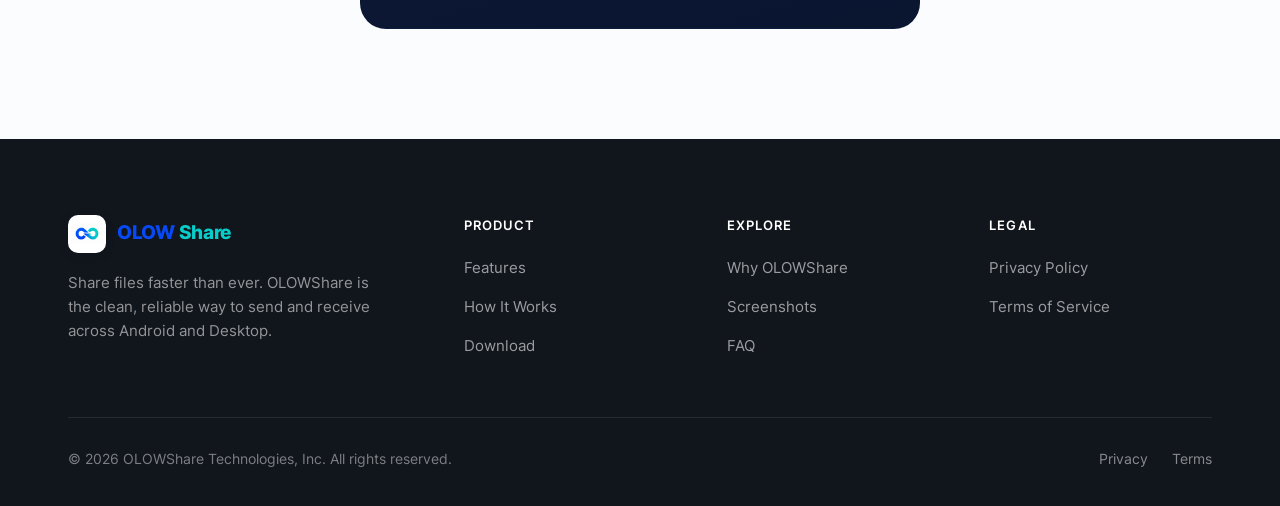
==== commit 84bbad1b: "Add files via upload" ====
--- a/index.html
+++ b/index.html
@@ -1307,11 +1307,15 @@
   .hiw-track { height:470vh; }
   .hiw-device { height:min(44vh,360px); top:29%; transform:translate(-50%,-50%) !important; }
   .hiw-stagewrap.center-step .hiw-device { top:25%; height:min(40vh,310px); }
-  .hiw-step { top:auto; bottom:4%; left:50% !important; right:auto !important; max-width:92% !important; text-align:center !important; transform:translateX(-50%) translateY(18px); }
+  .hiw-step { top:auto; bottom:58px; left:50% !important; right:auto !important; max-width:92% !important; text-align:center !important; transform:translateX(-50%) translateY(18px); }
   .hiw-step.on { transform:translateX(-50%); }
   .hiw-step h3 { font-size:1.5rem; margin:10px 0 10px; }
   .hiw-step p { font-size:.96rem; line-height:1.45; }
   .hiw-tab { padding:11px 22px; }
+  /* compact, still-visible dots on phones so the text clears them */
+  .hiw-dots { bottom:13px; padding:10px 15px; gap:9px; }
+  .hiw-dots i { width:9px; height:9px; }
+  .hiw-dots i.on { width:28px; }
 }
 @media (max-width: 480px) {
   /* shrink the pinned tabs so Send Files / Receiver / WebShare all fit in one row */
@@ -1325,10 +1329,13 @@
 .hiw-track.wifi { height:760vh; }
 .hiw-device { opacity:0; transition:transform 1s var(--ease), opacity .55s var(--ease), height .7s var(--ease), top .7s var(--ease); }
 .hiw-device.on { opacity:1; }
-/* centered steps (phone above, text below): lift + shrink the phone so the text always has room
-   — sized to fit the shorter pinned area (nav + sticky tabs) without overlapping the text */
-.hiw-stagewrap.center-step .hiw-device { top:24%; height:min(36vh,390px); }
-.hiw-stagewrap.center-step .hiw-step[data-side="center"] { bottom:3%; }
+/* centered steps: a BIG phone in the upper area with STEP + text sitting right below it
+   (top-anchored to the phone, not the bottom) so the text never hides behind the dots pill. */
+.hiw-stagewrap.center-step .hiw-device { top:28%; height:min(44vh,440px); }
+.hiw-stagewrap.center-step .hiw-step[data-side="center"] {
+  top: calc(28% + min(22vh,220px) + 14px); bottom:auto; max-width:500px; }
+.hiw-stagewrap.center-step .hiw-step[data-side="center"] h3 { font-size:clamp(1.5rem,2.2vw,2rem); margin:7px 0 9px; line-height:1.1; }
+.hiw-stagewrap.center-step .hiw-step[data-side="center"] p { font-size:.95rem; line-height:1.4; }
 
 .hiw-altdev { position:absolute; left:50%; top:50%; opacity:0; transform:translate(-50%,-50%) translateX(var(--px,0px)); transition:transform 1s var(--ease), opacity .55s var(--ease); will-change:transform,opacity; }
 .hiw-altdev.on { opacity:1; }
@@ -1338,8 +1345,8 @@
 /* ===== Receiver walkthrough: dual-phone (both devices) steps ===== */
 .hiw-track.receiver { height:640vh; }
 .hiw-track.hotspot { height:840vh; }
-.hiw-altdev.dual { display:flex; align-items:flex-end; justify-content:center; gap:28px; width:auto; height:auto; top:24%; }
-.hiw-altdev.dual .dual-phone { width:min(27vw,16vh,200px); text-align:center; }
+.hiw-altdev.dual { display:flex; align-items:flex-end; justify-content:center; gap:28px; width:auto; height:auto; top:30%; }
+.hiw-altdev.dual .dual-phone { width:min(27vw,15vh,180px); text-align:center; }
 .hiw-altdev.dual .dev-frame { width:100%; height:auto; }
 .hiw-altdev.dual .dev-screen { height:auto; aspect-ratio:1080/2340; }
 .hiw-altdev.dual .dev-screen img { object-fit:cover; object-position:top center; }
@@ -1350,7 +1357,7 @@
   .hiw-altdev.dual small { font-size:.66rem; margin-top:9px; }
   /* centered steps on mobile: lift + shrink phone so the long description fits below */
   .hiw-stagewrap.center-step .hiw-device { top:24%; height:min(38vh,300px); }
-  .hiw-stagewrap.center-step .hiw-step[data-side="center"] { bottom:4%; }
+  .hiw-stagewrap.center-step .hiw-step[data-side="center"] { top:auto; bottom:58px; }
 }
 
 /* iPhone frame */
